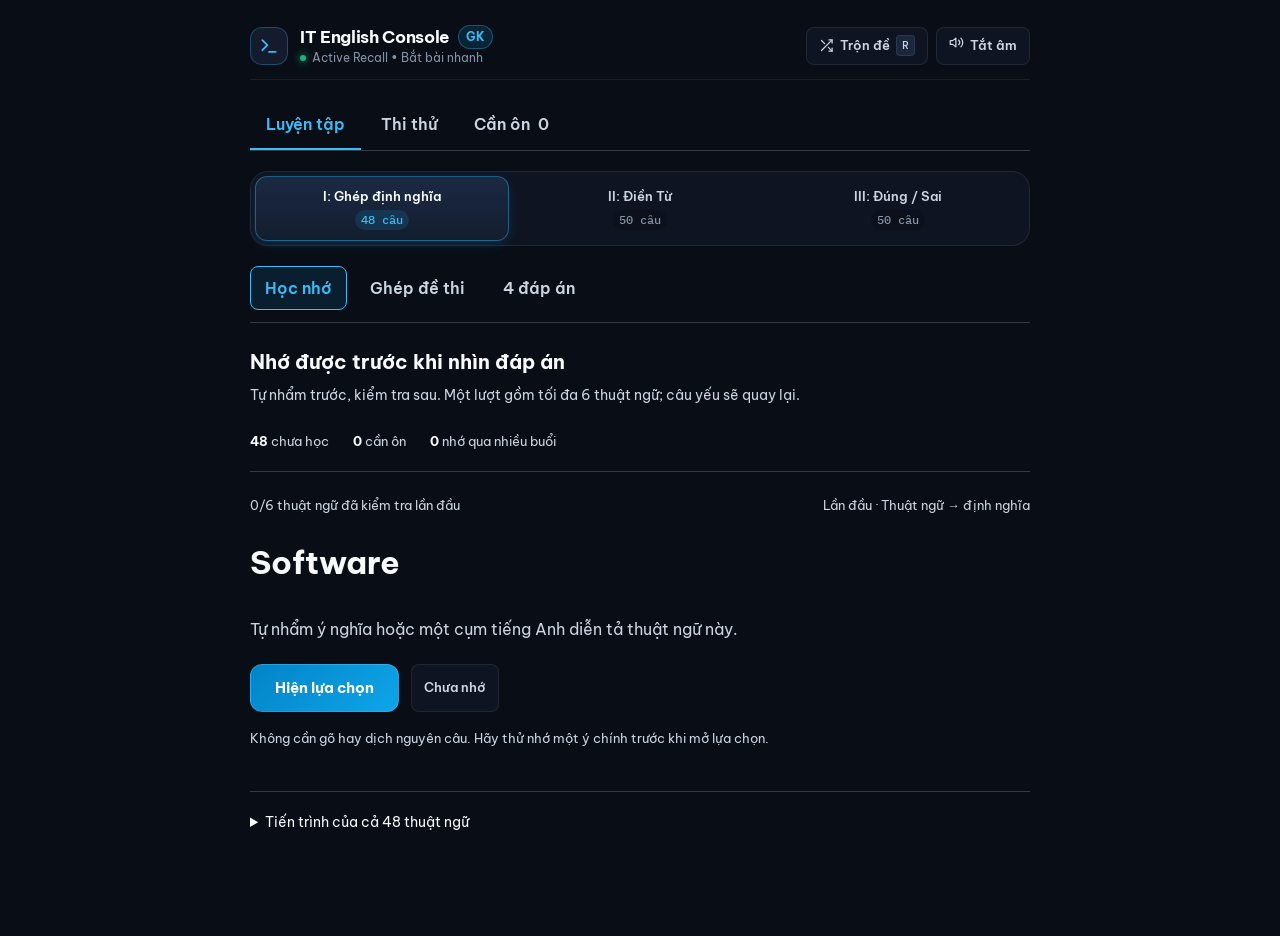
==== index.html @ 87749c56 "Add active recall learning and simplify Part I matching" ====
<!DOCTYPE html>
<html lang="vi">
<head>
  <meta charset="UTF-8">
  <meta name="viewport" content="width=device-width, initial-scale=1.0, maximum-scale=5.0, viewport-fit=cover">
  <meta name="theme-color" content="#090d16">
  <meta name="description" content="Hệ thống luyện thi Tiếng Anh Chuyên Ngành (TACN) giữa kỳ thông minh với phương pháp Active Recall, dấu hiệu bắt bài và tối ưu di động.">
  <title>IT English Study Console • Active Recall</title>
  <link rel="preconnect" href="https://fonts.googleapis.com">
  <link rel="preconnect" href="https://fonts.gstatic.com" crossorigin>
  <link href="https://fonts.googleapis.com/css2?family=Be+Vietnam+Pro:wght@400;500;600;700;800&family=IBM+Plex+Mono:wght@400;500;600;700&display=swap" rel="stylesheet">
  <style>
    :root {
      --bg: #090d16;
      --bg-surface: #0f1523;
      --surface-1: rgba(17, 24, 39, 0.78);
      --surface-2: rgba(24, 34, 53, 0.72);
      --surface-3: rgba(30, 43, 67, 0.85);
      --surface-hover: rgba(37, 52, 80, 0.9);
      --border-subtle: rgba(255, 255, 255, 0.08);
      --border-hover: rgba(255, 255, 255, 0.18);
      --border-active: #38bdf8;
      --text-1: #f8fafc;
      --text-2: #cbd5e1;
      --text-3: #8492a6;
      --accent: #38bdf8;
      --accent-deep: #0284c7;
      --accent-glow: rgba(56, 189, 248, 0.25);
      --accent-muted: rgba(14, 165, 233, 0.12);
      --emerald: #10b981;
      --emerald-light: #34d399;
      --emerald-muted: rgba(16, 185, 129, 0.12);
      --emerald-border: rgba(16, 185, 129, 0.35);
      --rose: #f43f5e;
      --rose-light: #fb7185;
      --rose-muted: rgba(244, 63, 94, 0.12);
      --rose-border: rgba(244, 63, 94, 0.35);
      --amber: #f59e0b;
      --radius-sm: 8px;
      --radius-md: 12px;
      --radius-lg: 18px;
      --radius-xl: 24px;
      --shadow-sm: 0 2px 6px rgba(0, 0, 0, 0.3);
      --shadow-md: 0 10px 28px -6px rgba(0, 0, 0, 0.5), 0 3px 10px rgba(0, 0, 0, 0.3);
      --shadow-glow: 0 0 25px -4px rgba(14, 165, 233, 0.25);
      --transition: 180ms cubic-bezier(0.16, 1, 0.3, 1);
    }

    * {
      box-sizing: border-box;
      margin: 0;
      padding: 0;
      -webkit-font-smoothing: antialiased;
      -moz-osx-font-smoothing: grayscale;
      -webkit-tap-highlight-color: transparent;
    }

    ::selection {
      background: rgba(14, 165, 233, 0.35);
      color: #ffffff;
    }

    ::-webkit-scrollbar {
      width: 6px;
      height: 6px;
    }
    ::-webkit-scrollbar-track {
      background: var(--bg);
    }
    ::-webkit-scrollbar-thumb {
      background: #253349;
      border-radius: 4px;
    }
    ::-webkit-scrollbar-thumb:hover {
      background: #334460;
    }

    body {
      background-color: var(--bg);
      background-image: 
        radial-gradient(ellipse 80% 50% at 50% -20%, rgba(14, 165, 233, 0.14), transparent 70%),
        radial-gradient(ellipse 60% 40% at 100% 100%, rgba(99, 102, 241, 0.08), transparent 60%),
        radial-gradient(rgba(255, 255, 255, 0.04) 1px, transparent 1px);
      background-size: 100% 100%, 100% 100%, 24px 24px;
      color: var(--text-1);
      font-family: 'Be Vietnam Pro', -apple-system, BlinkMacSystemFont, sans-serif;
      min-height: 100vh;
      min-height: 100dvh;
      display: flex;
      flex-direction: column;
      align-items: center;
      padding: 24px 16px max(40px, env(safe-area-inset-bottom, 24px));
      line-height: 1.5;
    }

    .app-shell {
      width: 100%;
      max-width: 780px;
      display: flex;
      flex-direction: column;
      gap: 16px;
    }

    /* Top Utility Bar */
    .top-bar {
      display: flex;
      justify-content: space-between;
      align-items: center;
      padding-bottom: 12px;
      border-bottom: 1px solid var(--border-subtle);
      gap: 12px;
    }

    .app-brand {
      display: flex;
      align-items: center;
      gap: 12px;
      min-width: 0;
    }

    .app-brand-mark {
      width: 38px;
      height: 38px;
      background: linear-gradient(135deg, rgba(14, 165, 233, 0.2), rgba(99, 102, 241, 0.2));
      border: 1px solid rgba(56, 189, 248, 0.3);
      border-radius: var(--radius-md);
      display: flex;
      align-items: center;
      justify-content: center;
      color: var(--accent);
      flex-shrink: 0;
      box-shadow: 0 0 15px rgba(14, 165, 233, 0.2);
    }

    .brand-text {
      min-width: 0;
    }

    .app-brand-title {
      font-size: 1.05rem;
      font-weight: 700;
      letter-spacing: -0.02em;
      color: var(--text-1);
      display: flex;
      align-items: center;
      gap: 8px;
      white-space: nowrap;
      overflow: hidden;
      text-overflow: ellipsis;
    }

    .app-badge-gk {
      font-size: 0.65rem;
      font-weight: 700;
      text-transform: uppercase;
      letter-spacing: 0.06em;
      padding: 2px 7px;
      border-radius: 999px;
      background: rgba(14, 165, 233, 0.15);
      border: 1px solid rgba(56, 189, 248, 0.35);
      color: var(--accent);
    }

    .app-brand-sub {
      font-size: 0.78rem;
      color: var(--text-3);
      display: flex;
      align-items: center;
      gap: 6px;
      white-space: nowrap;
    }

    .app-brand-sub .live-dot {
      width: 6px;
      height: 6px;
      border-radius: 50%;
      background: var(--emerald);
      box-shadow: 0 0 8px var(--emerald);
    }

    .top-actions {
      display: flex;
      align-items: center;
      gap: 8px;
      flex-shrink: 0;
    }

    .btn-quiet {
      background: var(--surface-1);
      border: 1px solid var(--border-subtle);
      color: var(--text-2);
      padding: 7px 12px;
      border-radius: var(--radius-sm);
      font-size: 0.82rem;
      font-weight: 600;
      cursor: pointer;
      display: inline-flex;
      align-items: center;
      gap: 6px;
      transition: all var(--transition);
      touch-action: manipulation;
      min-height: 38px;
    }

    .btn-quiet:hover {
      background: var(--surface-2);
      color: var(--text-1);
      border-color: var(--border-hover);
    }

    .btn-quiet:active {
      transform: scale(0.97);
    }

    .btn-quiet:focus-visible {
      outline: 2px solid var(--accent);
      outline-offset: 2px;
    }

    .btn-quiet.is-active {
      background: rgba(14, 165, 233, 0.12);
      border-color: rgba(56, 189, 248, 0.3);
      color: var(--accent);
    }

    kbd {
      font-family: 'IBM Plex Mono', monospace;
      font-size: 0.7rem;
      background: var(--surface-3);
      border: 1px solid var(--border-subtle);
      border-radius: 4px;
      padding: 1px 5px;
      color: var(--text-2);
      font-weight: 500;
    }

    /* Segmented Navigation */
    .segmented-control {
      background: var(--surface-1);
      backdrop-filter: blur(12px);
      -webkit-backdrop-filter: blur(12px);
      border: 1px solid var(--border-subtle);
      border-radius: var(--radius-lg);
      padding: 4px;
      display: grid;
      grid-template-columns: repeat(4, 1fr);
      gap: 4px;
    }

    .seg-item {
      background: transparent;
      border: 1px solid transparent;
      color: var(--text-2);
      padding: 10px 8px;
      border-radius: var(--radius-md);
      font-size: 0.84rem;
      font-weight: 600;
      cursor: pointer;
      display: flex;
      flex-direction: column;
      align-items: center;
      gap: 3px;
      transition: all var(--transition);
      text-align: center;
      touch-action: manipulation;
    }

    .seg-item:hover {
      color: var(--text-1);
      background: rgba(255, 255, 255, 0.03);
    }

    .seg-item.active {
      background: linear-gradient(180deg, rgba(30, 48, 77, 0.8) 0%, rgba(20, 30, 48, 0.95) 100%);
      color: var(--text-1);
      border: 1px solid rgba(56, 189, 248, 0.4);
      box-shadow: 0 4px 14px -2px rgba(14, 165, 233, 0.2);
    }

    .seg-item .count {
      font-family: 'IBM Plex Mono', monospace;
      font-size: 0.72rem;
      color: var(--text-3);
      font-weight: 500;
      background: rgba(0, 0, 0, 0.2);
      padding: 1px 6px;
      border-radius: 999px;
    }

    .seg-item.active .count {
      color: var(--accent);
      background: rgba(14, 165, 233, 0.15);
    }

    /* Scoreboard & Metrics Dashboard */
    .metrics-dashboard {
      display: flex;
      flex-direction: column;
      gap: 8px;
    }

    .metrics-grid {
      display: grid;
      grid-template-columns: repeat(4, 1fr);
      gap: 8px;
    }

    .metric-chip {
      background: var(--surface-1);
      backdrop-filter: blur(12px);
      -webkit-backdrop-filter: blur(12px);
      border: 1px solid var(--border-subtle);
      border-radius: var(--radius-md);
      padding: 8px 10px;
      display: flex;
      flex-direction: column;
      align-items: center;
      justify-content: center;
      text-align: center;
      gap: 2px;
      transition: border-color var(--transition);
    }

    .metric-chip:hover {
      border-color: var(--border-hover);
    }

    .metric-label {
      font-size: 0.7rem;
      font-weight: 600;
      text-transform: uppercase;
      letter-spacing: 0.05em;
      color: var(--text-3);
    }

    .metric-value {
      font-family: 'IBM Plex Mono', monospace;
      font-size: 0.98rem;
      font-weight: 700;
      color: var(--text-1);
      font-variant-numeric: tabular-nums;
    }

    .val-emerald { color: var(--emerald-light); }
    .val-rose { color: var(--rose-light); }
    .val-accent { color: var(--accent); }

    /* Review Wrong Answers Button */
    .review-alert-wrap {
      display: flex;
      justify-content: flex-end;
    }

    .btn-review-wrong {
      background: rgba(244, 63, 94, 0.12);
      border: 1px solid rgba(244, 63, 94, 0.35);
      color: var(--rose-light);
      padding: 6px 14px;
      border-radius: var(--radius-sm);
      font-size: 0.8rem;
      font-weight: 600;
      cursor: pointer;
      display: inline-flex;
      align-items: center;
      gap: 6px;
      transition: all var(--transition);
      animation: pulseGlow 2.5s infinite;
      touch-action: manipulation;
    }

    .btn-review-wrong:hover {
      background: rgba(244, 63, 94, 0.2);
      border-color: var(--rose);
      transform: translateY(-1px);
    }

    @keyframes pulseGlow {
      0%, 100% { box-shadow: 0 0 0 0 rgba(244, 63, 94, 0.2); }
      50% { box-shadow: 0 0 12px 2px rgba(244, 63, 94, 0.25); }
    }

    .track-line {
      width: 100%;
      height: 6px;
      background: var(--surface-2);
      border-radius: 999px;
      overflow: hidden;
      box-shadow: inset 0 1px 2px rgba(0, 0, 0, 0.4);
    }

    .track-fill {
      height: 100%;
      background: linear-gradient(90deg, #0284c7 0%, #0ea5e9 50%, #38bdf8 100%);
      width: 0%;
      transition: width 250ms ease-out;
      border-radius: 999px;
      box-shadow: 0 0 10px rgba(56, 189, 248, 0.5);
    }

    /* Main Console Surface */
    .console-card {
      background: var(--surface-1);
      backdrop-filter: blur(20px);
      -webkit-backdrop-filter: blur(20px);
      border: 1px solid var(--border-subtle);
      border-radius: var(--radius-xl);
      padding: 28px;
      display: flex;
      flex-direction: column;
      gap: 22px;
      box-shadow: var(--shadow-md);
      position: relative;
      animation: cardIn 220ms cubic-bezier(0.16, 1, 0.3, 1);
    }

    @keyframes cardIn {
      from { opacity: 0; transform: translateY(6px); }
      to { opacity: 1; transform: translateY(0); }
    }

    .card-meta {
      display: flex;
      justify-content: space-between;
      align-items: center;
      gap: 10px;
      flex-wrap: wrap;
    }

    .meta-phase-badge {
      display: inline-flex;
      align-items: center;
      gap: 6px;
      font-size: 0.74rem;
      font-weight: 600;
      color: var(--accent);
      background: rgba(14, 165, 233, 0.1);
      border: 1px solid rgba(56, 189, 248, 0.25);
      border-radius: 999px;
      padding: 3px 10px;
      letter-spacing: 0.03em;
    }

    .meta-counter {
      font-family: 'IBM Plex Mono', monospace;
      font-size: 0.8rem;
      color: var(--text-3);
      font-variant-numeric: tabular-nums;
      background: rgba(255, 255, 255, 0.04);
      padding: 3px 8px;
      border-radius: var(--radius-sm);
      border: 1px solid var(--border-subtle);
    }

    /* Pure Question Text: Absolutely NO spoilers or highlighted hints before answering */
    .question-prompt {
      font-size: 1.25rem;
      font-weight: 600;
      line-height: 1.65;
      color: #f1f5f9;
      max-width: 70ch;
      letter-spacing: -0.01em;
      word-break: break-word;
    }

    /* Options Stack */
    .options-stack {
      display: flex;
      flex-direction: column;
      gap: 10px;
    }

    .choice-row {
      background: var(--surface-2);
      border: 1px solid var(--border-subtle);
      color: var(--text-1);
      padding: 14px 18px;
      border-radius: var(--radius-md);
      font-size: 0.98rem;
      font-weight: 500;
      cursor: pointer;
      display: flex;
      align-items: center;
      justify-content: space-between;
      transition: all var(--transition);
      text-align: left;
      outline: none;
      min-height: 52px;
      touch-action: manipulation;
    }

    .choice-row:hover:not(:disabled) {
      background: var(--surface-3);
      border-color: rgba(56, 189, 248, 0.3);
      transform: translateY(-1px);
    }

    .choice-row:active:not(:disabled) {
      transform: scale(0.99);
    }

    .choice-row:focus-visible {
      outline: 2px solid var(--accent);
      outline-offset: 2px;
    }

    .choice-row.state-correct {
      background: var(--emerald-muted) !important;
      border-color: var(--emerald) !important;
      color: var(--emerald-light) !important;
      box-shadow: 0 0 16px rgba(16, 185, 129, 0.2);
    }

    .choice-row.state-correct .key-badge {
      background: var(--emerald);
      color: #0b0f17;
      border-color: var(--emerald);
      font-weight: 700;
    }

    .choice-row.state-incorrect {
      background: var(--rose-muted) !important;
      border-color: var(--rose) !important;
      color: var(--rose-light) !important;
      box-shadow: 0 0 16px rgba(244, 63, 94, 0.2);
    }

    .choice-row.state-incorrect .key-badge {
      background: var(--rose);
      color: #ffffff;
      border-color: var(--rose);
      font-weight: 700;
    }

    .choice-row:disabled {
      cursor: default;
    }

    .choice-leading {
      display: flex;
      align-items: center;
      gap: 14px;
      flex: 1;
      min-width: 0;
    }

    .choice-text {
      flex: 1;
      line-height: 1.45;
      word-break: break-word;
    }

    .key-badge {
      font-family: 'IBM Plex Mono', monospace;
      font-size: 0.8rem;
      font-weight: 700;
      background: var(--surface-1);
      border: 1px solid var(--border-subtle);
      width: 28px;
      height: 28px;
      border-radius: 8px;
      display: flex;
      align-items: center;
      justify-content: center;
      color: var(--text-2);
      flex-shrink: 0;
      transition: all var(--transition);
    }

    .choice-row:hover:not(:disabled) .key-badge {
      border-color: var(--accent);
      color: var(--accent);
    }

    /* True/False Buttons */
    .binary-stack {
      display: grid;
      grid-template-columns: 1fr 1fr;
      gap: 12px;
    }

    .binary-btn {
      background: var(--surface-2);
      border: 1px solid var(--border-subtle);
      padding: 18px 16px;
      border-radius: var(--radius-md);
      font-size: 1rem;
      font-weight: 600;
      cursor: pointer;
      display: flex;
      align-items: center;
      justify-content: center;
      gap: 12px;
      transition: all var(--transition);
      color: var(--text-1);
      min-height: 56px;
      touch-action: manipulation;
    }

    .binary-btn:hover:not(:disabled) {
      background: var(--surface-3);
      border-color: var(--border-hover);
      transform: translateY(-1px);
    }

    .binary-btn:active:not(:disabled) {
      transform: scale(0.99);
    }

    .binary-btn.state-correct {
      background: var(--emerald-muted) !important;
      border-color: var(--emerald) !important;
      color: var(--emerald-light) !important;
      box-shadow: 0 0 16px rgba(16, 185, 129, 0.2);
    }

    .binary-btn.state-correct .key-badge {
      background: var(--emerald);
      color: #0b0f17;
      border-color: var(--emerald);
      font-weight: 700;
    }

    .binary-btn.state-incorrect {
      background: var(--rose-muted) !important;
      border-color: var(--rose) !important;
      color: var(--rose-light) !important;
      box-shadow: 0 0 16px rgba(244, 63, 94, 0.2);
    }

    .binary-btn.state-incorrect .key-badge {
      background: var(--rose);
      color: #ffffff;
      border-color: var(--rose);
      font-weight: 700;
    }

    .binary-btn:disabled {
      cursor: default;
    }

    /* Feedback & Translation Panel */
    .feedback-panel {
      background: linear-gradient(180deg, rgba(20, 29, 46, 0.95) 0%, rgba(14, 21, 35, 0.95) 100%);
      border: 1px solid var(--border-subtle);
      border-radius: var(--radius-lg);
      padding: 20px;
      display: flex;
      flex-direction: column;
      gap: 14px;
      animation: enterFeedback 200ms cubic-bezier(0.16, 1, 0.3, 1);
      box-shadow: 0 8px 24px -4px rgba(0, 0, 0, 0.4);
    }

    .feedback-status {
      display: flex;
      align-items: center;
      gap: 10px;
      font-size: 0.92rem;
      font-weight: 700;
      letter-spacing: 0.01em;
      line-height: 1.4;
    }

    .feedback-status.is-correct { 
      color: var(--emerald-light); 
    }
    
    .feedback-status.is-incorrect { 
      color: var(--rose-light); 
    }

    .status-icon-pill {
      width: 24px;
      height: 24px;
      border-radius: 50%;
      display: inline-flex;
      align-items: center;
      justify-content: center;
      font-size: 0.82rem;
      font-weight: 800;
      flex-shrink: 0;
    }

    .feedback-status.is-correct .status-icon-pill {
      background: rgba(16, 185, 129, 0.2);
      color: var(--emerald-light);
      border: 1px solid var(--emerald);
    }

    .feedback-status.is-incorrect .status-icon-pill {
      background: rgba(244, 63, 94, 0.2);
      color: var(--rose-light);
      border: 1px solid var(--rose);
    }

    .clue-discovery-box {
      background: linear-gradient(135deg, rgba(14, 165, 233, 0.08) 0%, rgba(99, 102, 241, 0.05) 100%);
      border: 1px solid rgba(56, 189, 248, 0.25);
      border-radius: var(--radius-md);
      padding: 14px 16px;
      display: flex;
      flex-direction: column;
      gap: 10px;
    }

    .clue-item {
      display: flex;
      flex-direction: column;
      gap: 4px;
    }

    .clue-label {
      font-size: 0.74rem;
      font-weight: 700;
      color: var(--accent);
      text-transform: uppercase;
      letter-spacing: 0.05em;
      display: flex;
      align-items: center;
      gap: 5px;
    }

    .clue-val-keyword {
      font-family: 'IBM Plex Mono', monospace;
      font-weight: 600;
      color: #7dd3fc;
      font-size: 0.95rem;
      background: rgba(14, 165, 233, 0.12);
      padding: 4px 8px;
      border-radius: 6px;
      display: inline-block;
      width: fit-content;
      max-width: 100%;
      word-break: break-word;
    }

    .clue-val-tip {
      font-size: 0.9rem;
      color: var(--text-2);
      line-height: 1.55;
    }

    .feedback-vn {
      font-size: 0.92rem;
      color: var(--text-2);
      line-height: 1.6;
      border-top: 1px solid var(--border-subtle);
      padding-top: 12px;
    }

    .prompt-highlight {
      background: rgba(14, 165, 233, 0.18);
      color: #7dd3fc;
      border: 1px solid rgba(56, 189, 248, 0.35);
      border-radius: 6px;
      padding: 1px 6px;
      font-weight: 600;
      box-shadow: 0 0 10px rgba(14, 165, 233, 0.2);
    }

    /* Controls Action Bar */
    .controls-row {
      display: flex;
      justify-content: space-between;
      align-items: center;
      padding-top: 6px;
      gap: 12px;
    }

    .desktop-hint {
      font-size: 0.82rem;
      color: var(--text-3);
      display: flex;
      align-items: center;
      gap: 6px;
    }

    .btn-primary {
      background: linear-gradient(135deg, #0284c7 0%, #0ea5e9 100%);
      border: 1px solid rgba(255, 255, 255, 0.15);
      color: #ffffff;
      padding: 12px 24px;
      border-radius: var(--radius-md);
      font-size: 0.94rem;
      font-weight: 700;
      cursor: pointer;
      display: inline-flex;
      align-items: center;
      justify-content: center;
      gap: 8px;
      transition: all var(--transition);
      box-shadow: 0 4px 16px rgba(14, 165, 233, 0.3);
      touch-action: manipulation;
      min-height: 46px;
    }

    .btn-primary:hover {
      background: linear-gradient(135deg, #0369a1 0%, #0284c7 100%);
      transform: translateY(-1px);
      box-shadow: 0 6px 20px rgba(14, 165, 233, 0.4);
    }

    .btn-primary:active {
      transform: scale(0.98);
    }

    .btn-primary:focus-visible {
      outline: 2px solid var(--accent);
      outline-offset: 2px;
    }

    /* Completion Screen */
    .summary-card {
      text-align: center;
      padding: 44px 24px;
      display: flex;
      flex-direction: column;
      align-items: center;
      gap: 20px;
    }

    .summary-badge-score {
      width: 104px;
      height: 104px;
      border-radius: 50%;
      background: linear-gradient(135deg, rgba(14, 165, 233, 0.15), rgba(99, 102, 241, 0.15));
      border: 2px solid rgba(56, 189, 248, 0.4);
      display: flex;
      align-items: center;
      justify-content: center;
      box-shadow: 0 0 30px rgba(14, 165, 233, 0.25);
    }

    .summary-numeral {
      font-family: 'IBM Plex Mono', monospace;
      font-size: 2.2rem;
      font-weight: 800;
      color: #ffffff;
      letter-spacing: -0.03em;
      line-height: 1;
    }

    .summary-heading {
      font-size: 1.4rem;
      font-weight: 800;
      color: var(--text-1);
      letter-spacing: -0.02em;
    }

    .summary-tier {
      font-size: 0.95rem;
      font-weight: 600;
      padding: 4px 14px;
      border-radius: 999px;
      display: inline-flex;
      align-items: center;
      gap: 6px;
    }

    .summary-tier.tier-high {
      background: var(--emerald-muted);
      border: 1px solid var(--emerald-border);
      color: var(--emerald-light);
    }

    .summary-tier.tier-mid {
      background: rgba(245, 158, 11, 0.12);
      border: 1px solid rgba(245, 158, 11, 0.35);
      color: #fbbf24;
    }

    .summary-tier.tier-low {
      background: var(--rose-muted);
      border: 1px solid var(--rose-border);
      color: var(--rose-light);
    }

    .summary-desc {
      color: var(--text-2);
      font-size: 0.95rem;
      max-width: 480px;
      line-height: 1.6;
    }

    .summary-stats-box {
      display: grid;
      grid-template-columns: repeat(3, 1fr);
      gap: 12px;
      width: 100%;
      max-width: 420px;
      margin: 8px 0;
    }

    .summary-stat-item {
      background: var(--surface-2);
      border: 1px solid var(--border-subtle);
      border-radius: var(--radius-md);
      padding: 12px 8px;
    }

    .summary-stat-label {
      font-size: 0.72rem;
      color: var(--text-3);
      text-transform: uppercase;
      font-weight: 600;
    }

    .summary-stat-val {
      font-family: 'IBM Plex Mono', monospace;
      font-size: 1.25rem;
      font-weight: 700;
      margin-top: 4px;
    }

    /* Keyboard navigation help bar */
    .shortcuts-footer {
      display: flex;
      justify-content: center;
      align-items: center;
      gap: 14px;
      font-size: 0.76rem;
      color: var(--text-3);
      padding-top: 8px;
      flex-wrap: wrap;
    }

    .shortcut-pill {
      display: flex;
      align-items: center;
      gap: 5px;
    }

    @keyframes enterFeedback {
      from { opacity: 0; transform: translateY(6px); }
      to { opacity: 1; transform: translateY(0); }
    }

    /* Wide App Shell for Matching Board Mode */
    .app-shell.is-matching-mode {
      max-width: 1220px;
    }

    /* Matching Board Container */
    .matching-board-wrap {
      display: flex;
      flex-direction: column;
      gap: 16px;
      animation: cardIn 220ms cubic-bezier(0.16, 1, 0.3, 1);
    }

    /* Matching Toolbar */
    .matching-toolbar {
      background: var(--surface-1);
      backdrop-filter: blur(12px);
      -webkit-backdrop-filter: blur(12px);
      border: 1px solid var(--border-subtle);
      border-radius: var(--radius-lg);
      padding: 14px 18px;
      display: flex;
      align-items: center;
      justify-content: space-between;
      gap: 12px;
      flex-wrap: wrap;
      box-shadow: 0 4px 20px -2px rgba(0, 0, 0, 0.4);
    }

    .matching-toolbar-left {
      display: flex;
      align-items: center;
      gap: 12px;
      flex-wrap: wrap;
    }

    .matching-badge-status {
      font-family: 'IBM Plex Mono', monospace;
      font-size: 0.85rem;
      font-weight: 700;
      color: var(--accent);
      background: rgba(14, 165, 233, 0.12);
      border: 1px solid rgba(56, 189, 248, 0.3);
      padding: 5px 12px;
      border-radius: 999px;
      display: inline-flex;
      align-items: center;
      gap: 6px;
    }

    .matching-actions {
      display: flex;
      align-items: center;
      gap: 8px;
      flex-wrap: wrap;
    }

    /* Sub-mode switch inside Part 1 */
    .sub-mode-toggle {
      display: inline-flex;
      background: var(--surface-2);
      border: 1px solid var(--border-subtle);
      border-radius: var(--radius-sm);
      padding: 2px;
      gap: 2px;
    }

    .sub-mode-btn {
      background: transparent;
      border: none;
      color: var(--text-2);
      font-size: 0.76rem;
      font-weight: 600;
      padding: 5px 10px;
      border-radius: 4px;
      cursor: pointer;
      transition: all var(--transition);
    }

    .sub-mode-btn.active {
      background: var(--surface-3);
      color: var(--text-1);
      box-shadow: 0 1px 4px rgba(0,0,0,0.3);
    }

    /* Summary Banner when Graded */
    .matching-summary-banner {
      background: linear-gradient(135deg, rgba(14, 165, 233, 0.12) 0%, rgba(99, 102, 241, 0.1) 100%);
      border: 1px solid rgba(56, 189, 248, 0.35);
      border-radius: var(--radius-lg);
      padding: 18px 22px;
      display: flex;
      align-items: center;
      justify-content: space-between;
      gap: 16px;
      flex-wrap: wrap;
      box-shadow: 0 0 25px rgba(14, 165, 233, 0.15);
      animation: enterFeedback 200ms ease;
    }

    .banner-score-box {
      display: flex;
      align-items: center;
      gap: 14px;
    }

    .banner-circle-score {
      font-family: 'IBM Plex Mono', monospace;
      font-size: 1.6rem;
      font-weight: 800;
      color: #ffffff;
      width: 60px;
      height: 60px;
      border-radius: 50%;
      background: var(--surface-2);
      border: 2px solid var(--accent);
      display: flex;
      align-items: center;
      justify-content: center;
      box-shadow: 0 0 15px rgba(14, 165, 233, 0.3);
      flex-shrink: 0;
    }

    /* Main Matching Grid: 2 columns on desktop */
    .matching-grid {
      display: grid;
      grid-template-columns: minmax(320px, 1fr) minmax(360px, 1.15fr);
      gap: 16px;
      align-items: start;
    }

    .matching-col {
      background: var(--surface-1);
      border: 1px solid var(--border-subtle);
      border-radius: var(--radius-lg);
      padding: 16px;
      display: flex;
      flex-direction: column;
      gap: 10px;
    }

    .matching-col-header {
      display: flex;
      justify-content: space-between;
      align-items: center;
      padding-bottom: 10px;
      border-bottom: 1px solid var(--border-subtle);
      gap: 8px;
    }

    .matching-col-title {
      font-size: 0.9rem;
      font-weight: 700;
      color: var(--text-1);
      display: flex;
      align-items: center;
      gap: 8px;
      text-transform: uppercase;
      letter-spacing: 0.04em;
    }

    .matching-col-title .badge-count {
      font-size: 0.72rem;
      background: var(--surface-3);
      padding: 2px 7px;
      border-radius: 999px;
      color: var(--text-2);
    }

    .def-search-input {
      background: var(--surface-2);
      border: 1px solid var(--border-subtle);
      border-radius: var(--radius-sm);
      color: var(--text-1);
      padding: 6px 10px;
      font-size: 0.8rem;
      width: 190px;
      outline: none;
      transition: all var(--transition);
    }

    .def-search-input:focus {
      border-color: var(--accent);
      box-shadow: 0 0 10px rgba(14, 165, 233, 0.2);
    }

    .selection-hint-banner {
      background: rgba(14, 165, 233, 0.15);
      border: 1px solid rgba(56, 189, 248, 0.4);
      border-radius: var(--radius-sm);
      padding: 8px 12px;
      font-size: 0.82rem;
      color: #7dd3fc;
      display: flex;
      align-items: center;
      justify-content: space-between;
      gap: 8px;
      animation: enterFeedback 180ms ease;
    }

    /* Term Rows (Column A) */
    .term-item {
      background: var(--surface-2);
      border: 1px solid var(--border-subtle);
      border-radius: var(--radius-md);
      padding: 12px 14px;
      display: flex;
      flex-direction: column;
      gap: 8px;
      transition: all var(--transition);
    }

    .term-item:hover {
      border-color: rgba(56, 189, 248, 0.35);
      background: var(--surface-3);
    }

    .term-item.is-selected {
      border-color: var(--accent) !important;
      background: rgba(14, 165, 233, 0.12) !important;
      box-shadow: 0 0 18px rgba(14, 165, 233, 0.25);
    }

    .term-item.is-paired {
      border-color: rgba(56, 189, 248, 0.4);
      background: rgba(14, 165, 233, 0.05);
    }

    .term-item.is-correct {
      border-color: var(--emerald) !important;
      background: rgba(16, 185, 129, 0.08) !important;
    }

    .term-item.is-wrong {
      border-color: var(--rose) !important;
      background: rgba(244, 63, 94, 0.08) !important;
    }

    .term-header-line {
      display: flex;
      justify-content: space-between;
      align-items: center;
      gap: 10px;
      cursor: pointer;
    }

    .term-left {
      display: flex;
      align-items: center;
      gap: 10px;
      flex: 1;
      min-width: 0;
    }

    .term-num-badge {
      font-family: 'IBM Plex Mono', monospace;
      font-size: 0.78rem;
      font-weight: 700;
      color: var(--text-3);
      background: var(--surface-1);
      border: 1px solid var(--border-subtle);
      width: 28px;
      height: 28px;
      border-radius: 6px;
      display: flex;
      align-items: center;
      justify-content: center;
      flex-shrink: 0;
    }

    .term-name-text {
      font-size: 0.95rem;
      font-weight: 600;
      color: var(--text-1);
      line-height: 1.4;
    }

    .term-pair-badge {
      display: inline-flex;
      align-items: center;
      gap: 6px;
      font-family: 'IBM Plex Mono', monospace;
      font-size: 0.8rem;
      font-weight: 700;
      padding: 5px 10px;
      border-radius: 6px;
      flex-shrink: 0;
      cursor: pointer;
      transition: all var(--transition);
      border: none;
    }

    .term-pair-badge.empty {
      background: var(--surface-1);
      border: 1px dashed var(--border-hover);
      color: var(--text-3);
    }

    .term-pair-badge.empty:hover {
      border-color: var(--accent);
      color: var(--accent);
      background: rgba(14, 165, 233, 0.1);
    }

    .term-pair-badge.connected {
      background: var(--accent);
      color: #0b0f17;
      border: 1px solid var(--accent);
      box-shadow: 0 0 10px rgba(14, 165, 233, 0.35);
    }

    .term-pair-badge.badge-correct {
      background: var(--emerald);
      color: #0b0f17;
      border: 1px solid var(--emerald);
    }

    .term-pair-badge.badge-wrong {
      background: var(--rose);
      color: #ffffff;
      border: 1px solid var(--rose);
    }

    .term-paired-def-preview {
      font-size: 0.84rem;
      color: var(--text-2);
      background: rgba(0, 0, 0, 0.28);
      border-left: 2px solid var(--accent);
      padding: 7px 10px;
      border-radius: 0 var(--radius-sm) var(--radius-sm) 0;
      display: flex;
      justify-content: space-between;
      align-items: center;
      gap: 8px;
    }

    .btn-unpair {
      background: rgba(255, 255, 255, 0.08);
      border: none;
      color: var(--text-3);
      cursor: pointer;
      padding: 2px 7px;
      font-size: 0.75rem;
      border-radius: 4px;
      transition: all var(--transition);
      flex-shrink: 0;
    }

    .btn-unpair:hover {
      background: rgba(244, 63, 94, 0.25);
      color: var(--rose-light);
    }

    /* Definition Cards (Column B) */
    .def-item {
      background: var(--surface-2);
      border: 1px solid var(--border-subtle);
      border-radius: var(--radius-md);
      padding: 12px 14px;
      display: flex;
      align-items: flex-start;
      gap: 12px;
      transition: all var(--transition);
      cursor: pointer;
    }

    .def-item:hover {
      border-color: rgba(56, 189, 248, 0.35);
      background: var(--surface-3);
      transform: translateY(-1px);
    }

    .def-item.is-paired {
      opacity: 0.72;
      background: rgba(14, 165, 233, 0.05);
      border-color: rgba(56, 189, 248, 0.25);
    }

    .def-item.is-active-target {
      border-color: var(--accent);
      box-shadow: 0 0 16px rgba(14, 165, 233, 0.3);
      background: rgba(14, 165, 233, 0.12);
    }

    .def-letter-tag {
      font-family: 'IBM Plex Mono', monospace;
      font-size: 0.84rem;
      font-weight: 800;
      background: var(--surface-3);
      border: 1px solid var(--border-subtle);
      color: var(--accent);
      min-width: 36px;
      height: 32px;
      padding: 0 6px;
      border-radius: 6px;
      display: flex;
      align-items: center;
      justify-content: center;
      flex-shrink: 0;
    }

    .def-item.is-paired .def-letter-tag {
      background: var(--accent);
      color: #0b0f17;
    }

    .def-content {
      flex: 1;
      display: flex;
      flex-direction: column;
      gap: 4px;
    }

    .def-text-body {
      font-size: 0.9rem;
      line-height: 1.5;
      color: var(--text-1);
    }

    .def-connected-info {
      font-size: 0.76rem;
      color: var(--accent);
      font-weight: 600;
      display: flex;
      align-items: center;
      gap: 5px;
    }

    /* Explanation & Clue Card inside Term Row after grading */
    .term-explanation-pane {
      background: var(--surface-1);
      border: 1px solid var(--border-subtle);
      border-radius: var(--radius-sm);
      padding: 10px 12px;
      display: flex;
      flex-direction: column;
      gap: 6px;
      margin-top: 4px;
      font-size: 0.84rem;
    }

    /* Mobile Sheet / Modal Definition Picker */
    .modal-overlay {
      position: fixed;
      inset: 0;
      background: rgba(0, 0, 0, 0.75);
      backdrop-filter: blur(8px);
      -webkit-backdrop-filter: blur(8px);
      z-index: 1000;
      display: flex;
      align-items: flex-end;
      justify-content: center;
      animation: modalFadeIn 180ms ease;
    }

    @keyframes modalFadeIn {
      from { opacity: 0; }
      to { opacity: 1; }
    }

    .modal-sheet {
      background: var(--surface-1);
      border: 1px solid var(--border-subtle);
      border-radius: 20px 20px 0 0;
      width: 100%;
      max-width: 720px;
      max-height: 84vh;
      display: flex;
      flex-direction: column;
      box-shadow: 0 -10px 30px rgba(0, 0, 0, 0.6);
      animation: sheetUp 220ms cubic-bezier(0.16, 1, 0.3, 1);
    }

    @keyframes sheetUp {
      from { transform: translateY(100%); }
      to { transform: translateY(0); }
    }

    .modal-header {
      padding: 14px 18px;
      border-bottom: 1px solid var(--border-subtle);
      display: flex;
      align-items: center;
      justify-content: space-between;
      gap: 12px;
    }

    .modal-body {
      padding: 14px 18px;
      overflow-y: auto;
      display: flex;
      flex-direction: column;
      gap: 8px;
      -webkit-overflow-scrolling: touch;
    }

    /* Mobile View Toggle Buttons */
    .mobile-view-tabs {
      display: none;
      grid-template-columns: 1fr 1fr;
      gap: 6px;
      margin-bottom: 8px;
    }

    @media (max-width: 860px) {
      .matching-grid {
        grid-template-columns: 1fr;
      }
      .mobile-view-tabs {
        display: grid;
      }
      .matching-grid.mobile-show-defs .col-terms {
        display: none !important;
      }
      .matching-grid.mobile-show-terms .col-defs {
        display: none !important;
      }
      .def-search-input {
        width: 100%;
      }
      .matching-toolbar {
        flex-direction: column;
        align-items: stretch;
      }
      .matching-toolbar-left, .matching-actions {
        justify-content: space-between;
      }
    }

    /* Mobile Web Optimizations */
    @media (max-width: 640px) {
      body {
        padding: 14px 12px max(32px, env(safe-area-inset-bottom, 16px));
      }

      .app-shell {
        gap: 12px;
      }

      .top-bar {
        padding-bottom: 8px;
        gap: 8px;
      }

      .app-brand {
        min-width: 0;
        flex: 1;
        gap: 8px;
      }

      .app-brand-mark {
        width: 30px;
        height: 30px;
        flex-shrink: 0;
      }

      .brand-text {
        min-width: 0;
        flex: 1;
      }

      .app-brand-title {
        font-size: 0.88rem;
        gap: 5px;
        white-space: nowrap;
        overflow: hidden;
        text-overflow: ellipsis;
      }

      .app-brand-sub {
        font-size: 0.67rem;
        white-space: nowrap;
        overflow: hidden;
        text-overflow: ellipsis;
      }

      .top-actions {
        gap: 5px;
        flex-shrink: 0;
      }

      .btn-quiet {
        padding: 5px 8px;
        font-size: 0.74rem;
        min-height: 32px;
        gap: 4px;
      }

      .btn-quiet svg {
        width: 13px;
        height: 13px;
      }

      .btn-quiet kbd {
        display: none;
      }

      .segmented-control {
        grid-template-columns: 1fr 1fr;
        gap: 4px;
      }

      .seg-item {
        padding: 8px 6px;
        font-size: 0.8rem;
      }

      .metrics-grid {
        gap: 6px;
      }

      .metric-chip {
        padding: 6px 4px;
      }

      .metric-label {
        font-size: 0.65rem;
      }

      .metric-value {
        font-size: 0.88rem;
      }

      .console-card {
        padding: 18px 14px;
        border-radius: var(--radius-lg);
        gap: 16px;
      }

      .card-meta {
        gap: 6px;
      }

      .meta-phase-badge {
        font-size: 0.7rem;
        padding: 2px 8px;
      }

      .meta-counter {
        font-size: 0.74rem;
        padding: 2px 6px;
      }

      .question-prompt {
        font-size: 1.08rem;
        line-height: 1.55;
      }

      .choice-row {
        padding: 12px 14px;
        min-height: 48px;
        font-size: 0.92rem;
      }

      /* Hide numeric keyboard shortcut badge on mobile */
      .choice-row > kbd {
        display: none;
      }

      .key-badge {
        width: 25px;
        height: 25px;
        font-size: 0.75rem;
      }

      .binary-stack {
        grid-template-columns: 1fr 1fr;
        gap: 8px;
      }

      .binary-btn {
        padding: 12px 6px;
        min-height: 48px;
        font-size: 0.82rem;
        font-weight: 700;
        gap: 6px;
      }

      .binary-btn .key-badge {
        width: 22px;
        height: 22px;
        font-size: 0.72rem;
      }

      .feedback-panel {
        padding: 16px 14px;
        gap: 12px;
      }

      .controls-row {
        flex-direction: column-reverse;
        gap: 10px;
        align-items: stretch;
      }

      .desktop-hint {
        display: none;
      }

      .btn-primary {
        width: 100%;
        padding: 14px;
        font-size: 0.98rem;
      }

      .shortcuts-footer {
        display: none;
      }

      .summary-card {
        padding: 32px 16px;
      }

      .summary-badge-score {
        width: 88px;
        height: 88px;
      }

      .summary-numeral {
        font-size: 1.9rem;
      }

      .summary-heading {
        font-size: 1.25rem;
      }
    }
  </style>
  <link rel="stylesheet" href="study.css">
</head>
<body>

  <div class="app-shell">
    
    <!-- Top Utility Bar -->
    <header class="top-bar">
      <div class="app-brand">
        <div class="app-brand-mark" aria-hidden="true">
          <svg width="20" height="20" viewBox="0 0 24 24" fill="none" stroke="currentColor" stroke-width="2.2" stroke-linecap="round" stroke-linejoin="round">
            <polyline points="4 17 10 11 4 5"></polyline>
            <line x1="12" y1="19" x2="20" y2="19"></line>
          </svg>
        </div>
        <div class="brand-text">
          <h1 class="app-brand-title">
            <span>IT English Console</span>
            <span class="app-badge-gk">GK</span>
          </h1>
          <div class="app-brand-sub">
            <span class="live-dot" aria-hidden="true"></span>
            <span>Active Recall • Bắt bài nhanh</span>
          </div>
        </div>
      </div>

      <div class="top-actions">
        <button id="btn-shuffle" class="btn-quiet" title="Trộn lại ngẫu nhiên câu hỏi (R)" aria-label="Trộn đề ngẫu nhiên">
          <svg width="15" height="15" viewBox="0 0 24 24" fill="none" stroke="currentColor" stroke-width="2" stroke-linecap="round" stroke-linejoin="round">
            <polyline points="16 3 21 3 21 8"></polyline>
            <line x1="4" y1="20" x2="21" y2="3"></line>
            <polyline points="21 16 21 21 16 21"></polyline>
            <line x1="15" y1="15" x2="21" y2="21"></line>
            <line x1="4" y1="4" x2="9" y2="9"></line>
          </svg>
          <span>Trộn đề</span>
          <kbd>R</kbd>
        </button>

        <button id="btn-audio" class="btn-quiet is-active" title="Bật / Tắt âm thanh" aria-label="Bật hoặc tắt âm thanh">
          <span id="audio-icon-wrap">
            <svg width="15" height="15" viewBox="0 0 24 24" fill="none" stroke="currentColor" stroke-width="2" stroke-linecap="round" stroke-linejoin="round">
              <polygon points="11 5 6 9 2 9 2 15 6 15 11 19 11 5"></polygon>
              <path d="M19.07 4.93a10 10 0 0 1 0 14.14M15.54 8.46a5 5 0 0 1 0 7.07"></path>
            </svg>
          </span>
          <span id="audio-label">Âm thanh</span>
        </button>
      </div>
    </header>

    <!-- Segmented Navigation -->
    <nav class="segmented-control" role="tablist" aria-label="Chọn phần ôn tập">
      <button class="seg-item active" data-mode="part1" role="tab" aria-selected="true">
        <span>I: Ghép định nghĩa</span>
        <span class="count">48 câu</span>
      </button>
      <button class="seg-item" data-mode="part2" role="tab" aria-selected="false">
        <span>II: Điền Từ</span>
        <span class="count">50 câu</span>
      </button>
      <button class="seg-item" data-mode="part3" role="tab" aria-selected="false">
        <span>III: Đúng / Sai</span>
        <span class="count">50 câu</span>
      </button>
      <button class="seg-item" data-mode="all" role="tab" aria-selected="false">
        <span>Thi Thử Tổng Hợp</span>
        <span class="count">45 câu</span>
      </button>
    </nav>

    <!-- Metrics Dashboard -->
    <section class="metrics-dashboard" aria-label="Tiến trình học">
      <div class="metrics-grid">
        <div class="metric-chip">
          <span class="metric-label">Tiến độ</span>
          <span class="metric-value"><span id="metric-cur">1</span>/<span id="metric-total">48</span></span>
        </div>
        <div class="metric-chip">
          <span class="metric-label">Đúng</span>
          <span class="metric-value val-emerald" id="metric-correct">0</span>
        </div>
        <div class="metric-chip">
          <span class="metric-label">Sai</span>
          <span class="metric-value val-rose" id="metric-wrong">0</span>
        </div>
        <div class="metric-chip">
          <span class="metric-label">Độ chính xác</span>
          <span class="metric-value val-accent" id="metric-pct">0%</span>
        </div>
      </div>

      <div class="review-alert-wrap" id="review-alert-wrap" style="display:none;">
        <button id="btn-review-wrong" class="btn-review-wrong">
          <span>↺ Luyện lại riêng <span id="wrong-badge-count">0</span> câu làm sai</span>
        </button>
      </div>

      <div class="track-line" role="progressbar" aria-valuemin="0" aria-valuemax="100" aria-label="Thanh tiến độ">
        <div class="track-fill" id="track-fill"></div>
      </div>
    </section>

    <!-- Active Question Console Card -->
    <main id="active-card-container"></main>

    <!-- Keyboard Shortcuts Legend (Desktop only) -->
    <footer class="shortcuts-footer" aria-label="Phím tắt trên máy tính">
      <div class="shortcut-pill"><kbd>1</kbd>-<kbd>4</kbd> / <kbd>A</kbd>-<kbd>D</kbd> Chọn đáp án</div>
      <div class="shortcut-pill"><kbd>T</kbd>/<kbd>F</kbd> True/False</div>
      <div class="shortcut-pill"><kbd>Space</kbd> / <kbd>Enter</kbd> Câu tiếp theo</div>
      <div class="shortcut-pill"><kbd>R</kbd> Trộn đề mới</div>
    </footer>

  </div>

  <script src="questions.js"></script>
  <script src="app.js"></script>
  <script src="part1.js"></script>
  <script src="memory.js"></script>
  <script src="study.js"></script>

</body>
</html>
---- study.css ----
/* Preserve the dark study console, with quieter surfaces and clearer actions. */
body { background-image:none; }
.app-brand-mark { box-shadow:none; background:var(--surface-2); }
.app-shell { gap:20px; }
[hidden] { display:none !important; }
button, input { font:inherit; }
button { touch-action:manipulation; }
button:disabled { opacity:.45; cursor:not-allowed; }
:focus-visible { outline:2px solid var(--accent); outline-offset:4px; }
.study-navigation { display:grid; gap:16px; }
.study-tabs { display:flex; gap:4px; border-bottom:1px solid var(--border-hover); }
.study-tabs button { color:var(--text-2); border:0; border-bottom:2px solid transparent; padding:12px 16px; background:none; cursor:pointer; font-weight:600; min-height:48px; }
.study-tabs button.active { color:var(--accent); border-bottom-color:var(--accent); }
#due-count { font-variant-numeric:tabular-nums; margin-left:4px; }
#study-context strong { font-size:1.2rem; }
#study-context p { color:var(--text-2); font-size:.88rem; margin-top:6px; max-width:68ch; line-height:1.7; }
.session-tools { display:flex; justify-content:space-between; align-items:center; gap:12px; }
#save-status { color:var(--text-2); font-size:.76rem; }
.console-card { border-radius:14px; box-shadow:none; }
.metric-value { font-variant-numeric:tabular-nums; }
.metric-label,.app-badge-gk,.app-brand-sub { font-size:.75rem !important; }
.live-dot,.summary-badge-score,.track-fill { box-shadow:none; }
.board-batches { display:flex; gap:12px; align-items:center; flex-wrap:wrap; color:var(--text-2); font-size:.85rem; margin:16px 0; }
.board-batches select { color:var(--text-1); background:var(--bg-surface); border:1px solid var(--border-hover); border-radius:8px; min-height:44px; padding:8px 12px; }
.board-batches span { font-size:.8rem; }
.mode-switch { display:flex; align-items:center; gap:16px; margin-bottom:12px; font-size:.85rem; color:var(--text-2); }
.matching-toolbar { position:sticky; top:0; z-index:20; background:var(--bg-surface); padding:14px; border-bottom:1px solid var(--border-hover); }
.matching-actions { flex-wrap:wrap; }
.matching-actions button,.btn-unpair { min-height:44px; }
.term-paired-def-preview span { white-space:normal !important; }
.def-search-input { min-height:44px; caret-color:var(--accent); }
.def-search-input::placeholder { color:var(--text-2); }
.def-item[role=button] { cursor:pointer; }
.modal-sheet { background:var(--bg-surface); }
.modal-header { position:sticky; top:0; background:var(--bg-surface); z-index:2; }
.modal-overlay { z-index:100; }
.exam-selected { border-color:var(--accent) !important; background:var(--accent-muted) !important; }
.exam-map { margin-top:20px; padding-top:20px; border-top:1px solid var(--border-hover); }
.exam-map p { color:var(--text-2); font-size:.85rem; margin-bottom:12px; }
.exam-map>div { display:grid; grid-template-columns:repeat(auto-fit,minmax(42px,1fr)); gap:8px; margin-bottom:16px; }
.exam-map button { min-height:44px; cursor:pointer; }
.exam-map>div button { color:var(--text-2); background:var(--bg-surface); border:1px solid var(--border-hover); border-radius:8px; font-variant-numeric:tabular-nums; }
.exam-map button.answered { color:var(--accent); background:var(--accent-muted); }
.exam-map button.flagged { border-color:var(--amber); }
.exam-map button.current { outline:2px solid var(--accent); outline-offset:2px; }
.exam-review { margin-top:28px; }
.exam-review h2 { font-size:1.2rem; margin-bottom:16px; }
.exam-review details { border-bottom:1px solid var(--border-hover); padding:16px 0; }
.exam-review summary { cursor:pointer; line-height:1.6; }
.exam-review p { margin-top:12px; color:var(--text-2); }
#study-notice { color:var(--text-2); font-size:.85rem; min-height:1.5em; }
.feedback-panel { border-radius:12px; }
mark.prompt-highlight { color:var(--accent); background:var(--accent-muted); }
.guided-matching { display:grid; gap:20px; }
.guided-study #study-context,.guided-study .session-tools,.guided-study .metrics-dashboard { display:none; }
.guided-study .study-navigation { gap:0; }
.guided-study .segmented-control { grid-template-columns:repeat(3,minmax(0,1fr)); }
.guided-study .btn-primary { box-shadow:none; }
.guided-intro { display:flex; justify-content:space-between; align-items:flex-start; gap:20px; }
.guided-intro h2 { font-size:1.18rem; line-height:1.5; }
.guided-intro p { color:var(--text-2); font-size:.86rem; margin-top:6px; line-height:1.6; }
.guided-intro button { flex-shrink:0; min-height:44px; }
.guided-settings { display:flex; flex-wrap:wrap; align-items:center; gap:12px; color:var(--text-2); font-size:.85rem; }
.guided-settings select { color:var(--text-1); background:var(--bg-surface); border:1px solid var(--border-hover); border-radius:8px; min-height:44px; padding:8px 12px; font:inherit; }
.guided-settings>span { margin-left:auto; font-variant-numeric:tabular-nums; }
.guided-question { position:sticky; top:0; z-index:10; padding:20px 0 16px; background:var(--bg); border-top:1px solid var(--border-hover); border-bottom:1px solid var(--border-hover); scroll-margin-top:12px; }
.guided-question-meta { display:flex; justify-content:space-between; gap:12px; color:var(--text-2); font-size:.8rem; font-variant-numeric:tabular-nums; }
.guided-question h3 { font-size:1.7rem; line-height:1.35; margin:10px 0 6px; overflow-wrap:anywhere; }
.guided-question p { font-size:.82rem; color:var(--text-2); }
.guided-filters { display:flex; gap:16px; align-items:flex-end; justify-content:space-between; }
.guided-search-label { display:grid; gap:8px; font-size:.8rem; color:var(--text-2); flex:1; max-width:380px; }
.guided-search-label input { width:100%; font:inherit; font-size:.88rem; }
.guided-hide-used { display:flex; gap:8px; align-items:center; min-height:44px; font-size:.8rem; color:var(--text-2); cursor:pointer; }
.guided-hide-used input { width:18px; height:18px; accent-color:var(--accent); flex-shrink:0; }
.guided-options { display:grid; grid-template-columns:1fr 1fr; gap:12px; align-items:stretch; }
.guided-option { display:flex; align-items:flex-start; gap:12px; text-align:left; padding:16px; min-height:64px; border:1px solid var(--border-hover); border-radius:10px; background:var(--bg-surface); color:var(--text-1); cursor:pointer; line-height:1.65; font-size:.92rem; }
.guided-option:hover:not(:disabled) { border-color:var(--accent); background:var(--surface-hover); }
.guided-letter { display:grid; place-items:center; min-width:28px; min-height:28px; border-radius:6px; background:var(--surface-3); color:var(--text-2); font-size:.8rem; font-weight:700; }
.guided-option.is-picked { border-color:var(--accent); background:var(--accent-muted); }
.guided-option.is-picked .guided-letter { color:var(--bg); background:var(--accent); }
.guided-option-state { display:block; font-size:.78rem; color:var(--text-2); }
.guided-option-state:not(:empty) { margin-top:10px; }
.guided-option:disabled { opacity:1; cursor:default; }
.guided-option.is-right { border-color:var(--emerald-light); }
.guided-option.is-wrong { border-color:var(--rose-light); }
.guided-controls { display:flex; gap:12px; align-items:center; position:sticky; bottom:0; z-index:10; padding:14px 0 max(14px,env(safe-area-inset-bottom)); background:var(--bg); border-top:1px solid var(--border-hover); }
.guided-controls .btn-primary { margin-left:auto; }
.guided-controls button { min-height:48px; }
.guided-overview { border-top:1px solid var(--border-hover); padding-top:18px; }
.guided-overview summary,.guided-feedback summary { cursor:pointer; min-height:44px; font-size:.9rem; }
.guided-question-map { display:grid; grid-template-columns:1fr 1fr; gap:8px; margin-top:12px; }
.guided-question-map button { display:flex; flex-direction:column; align-items:flex-start; gap:4px; text-align:left; padding:12px; min-height:60px; border:1px solid var(--border-hover); border-radius:8px; background:var(--bg-surface); color:var(--text-1); cursor:pointer; font-size:.86rem; }
.guided-question-map button>span:last-child { color:var(--text-2); font-size:.76rem; }
.guided-question-map .is-current { outline:2px solid var(--accent); outline-offset:1px; }
.guided-question-map .is-answered { border-color:var(--accent); }
.guided-question-map .is-right { border-color:var(--emerald-light); }
.guided-question-map .is-wrong { border-color:var(--rose-light); }
.guided-finish { display:flex; align-items:center; justify-content:space-between; gap:16px; padding-bottom:16px; }
.guided-finish>span { color:var(--text-2); font-size:.82rem; max-width:44ch; }
.guided-finish button { flex-shrink:0; min-height:44px; }
.guided-result { border-bottom:1px solid var(--border-hover); padding:16px 0 20px; }
.guided-result h3 { font-size:1.5rem; }
.guided-result p { color:var(--text-2); margin:8px 0 16px; font-size:.9rem; }
.guided-result>div { display:flex; flex-wrap:wrap; gap:12px; }
.guided-feedback { line-height:1.7; padding:16px 0; }
.guided-feedback>strong { color:var(--emerald-light); }
.guided-feedback.is-wrong>strong { color:var(--rose-light); }
.guided-feedback p { margin:10px 0; color:var(--text-2); }
#guided-empty { color:var(--text-2); font-size:.9rem; line-height:1.7; }
.memory-study { display:grid; gap:24px; }
.memory-modes { display:flex; gap:8px; border-bottom:1px solid var(--border-hover); padding-bottom:12px; flex-wrap:wrap; }
.memory-modes button { border:1px solid transparent; border-radius:8px; background:none; color:var(--text-2); min-height:44px; padding:8px 14px; font-weight:600; cursor:pointer; }
.memory-modes button[aria-pressed=true] { color:var(--accent); background:var(--accent-muted); border-color:var(--border-active); }
.mode-switch>.memory-modes { flex:1; }
.memory-heading h2 { font-size:1.22rem; line-height:1.5; }
.memory-heading p { color:var(--text-2); font-size:.88rem; line-height:1.7; margin-top:8px; max-width:65ch; }
.memory-progress { display:flex; flex-wrap:wrap; gap:12px 24px; color:var(--text-2); font-size:.82rem; padding-bottom:20px; border-bottom:1px solid var(--border-hover); }
.memory-progress b { color:var(--text-1); font-variant-numeric:tabular-nums; }
.memory-session-meta { display:flex; justify-content:space-between; flex-wrap:wrap; gap:8px; color:var(--text-2); font-size:.8rem; font-variant-numeric:tabular-nums; }
.memory-question h3 { font-size:2rem; line-height:1.4; overflow-wrap:anywhere; }
.memory-question h3.is-definition { font-size:1.28rem; line-height:1.7; max-width:65ch; }
.memory-recall { padding:8px 0 16px; }
.memory-recall>p { color:var(--text-2); line-height:1.7; }
.memory-actions { display:flex; align-items:center; flex-wrap:wrap; gap:12px; margin-top:20px; }
.memory-actions button { min-height:48px; }
.memory-note { font-size:.83rem; line-height:1.7; color:var(--text-2); margin-top:16px; max-width:65ch; }
.memory-options { display:grid; gap:12px; }
.memory-confidence { border-top:1px solid var(--border-hover); padding-top:20px; }
.memory-confidence h3 { font-size:1.05rem; }
.memory-confidence p { color:var(--text-2); font-size:.88rem; line-height:1.7; margin-top:8px; }
.memory-feedback { border-top:1px solid var(--border-hover); padding-top:24px; line-height:1.8; }
.memory-feedback h3 { color:var(--emerald-light); font-size:1.1rem; }
.memory-feedback.is-wrong h3 { color:var(--rose-light); }
.memory-feedback p { margin-top:12px; }
.memory-answer { display:grid; gap:8px; }
.memory-answer strong { font-size:1.2rem; }
.memory-contrast { margin-top:20px; }
.memory-contrast summary { cursor:pointer; min-height:44px; color:var(--text-1); }
.memory-contrast p { color:var(--text-2); }
.memory-complete h3 { font-size:1.5rem; margin-bottom:12px; }
.memory-complete p { line-height:1.8; color:var(--text-2); margin-bottom:16px; }
.memory-complete .btn-primary { margin:8px 0; }
.memory-overview { border-top:1px solid var(--border-hover); padding-top:20px; }
.memory-overview summary { cursor:pointer; min-height:44px; font-size:.9rem; }
.memory-overview>p { color:var(--text-2); font-size:.83rem; margin:12px 0; line-height:1.7; }
.memory-overview ul { list-style:none; }
.memory-overview li { display:flex; justify-content:space-between; align-items:flex-start; gap:20px; border-bottom:1px solid var(--border-subtle); padding:12px 0; font-size:.86rem; }
.memory-overview li>span:last-child { color:var(--text-2); font-size:.8rem; text-align:right; }
@media(max-width:640px) {
  .memory-study { gap:20px; }
  .memory-modes { gap:4px; }
  .memory-modes button { flex:1; font-size:.84rem; padding:8px 6px; }
  .memory-heading h2 { font-size:1.1rem; }
  .memory-question h3 { font-size:1.65rem; }
  .memory-question h3.is-definition { font-size:1.1rem; }
  .memory-actions .btn-primary { width:auto; flex:1; }
  .memory-actions .btn-quiet { padding:12px; }
  .memory-session-meta { font-size:.78rem; }
  .guided-intro { flex-direction:column; gap:10px; }
  .guided-study .seg-item { font-size:.78rem; padding:10px 6px; }
  .guided-study .app-shell { gap:16px; }
  .guided-intro h2 { font-size:1.1rem; }
  .guided-filters { flex-direction:column; align-items:stretch; gap:6px; }
  .guided-search-label { max-width:none; }
  .guided-options { grid-template-columns:1fr; gap:10px; }
  .guided-question { padding:12px 0; }
  .guided-question h3 { font-size:1.45rem; }
  .guided-question p { display:none; }
  .guided-controls { gap:8px; }
  .guided-controls .btn-primary { width:auto; flex:1; font-size:.88rem; padding:12px 10px; }
  .guided-controls .btn-quiet { padding:10px 8px; font-size:.82rem; }
  .guided-settings { gap:8px; }
  .guided-settings>span { margin-left:0; }
  .guided-finish { flex-direction:column; align-items:flex-start; }
  body { padding-top:12px; }
  .study-tabs button { flex:1; padding:10px 6px; font-size:.88rem; }
  .session-tools { align-items:flex-start; }
  .session-tools .btn-quiet { white-space:nowrap; min-height:44px; }
  .matching-toolbar { position:static; }
  .controls-row { position:sticky; bottom:0; background:var(--bg-surface); padding:12px 0 max(12px,env(safe-area-inset-bottom)); z-index:4; }
  .controls-row button { min-height:48px; }
  .modal-sheet { width:100%; max-height:90dvh; }
}
@media(prefers-reduced-motion:reduce) {
  *,*::before,*::after { animation:none !important; transition:none !important; scroll-behavior:auto !important; }
}
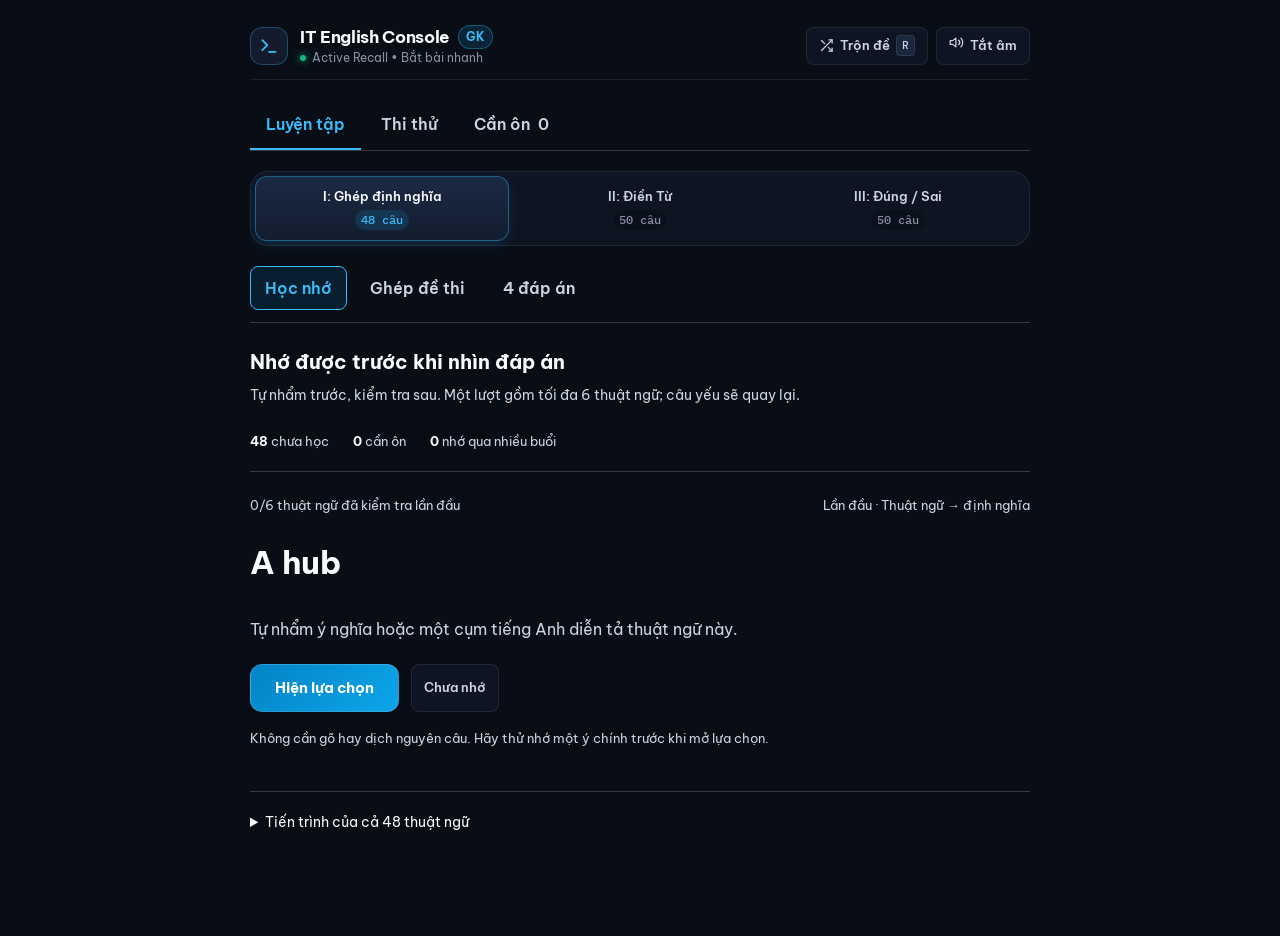
==== commit b56a710b: "Add written recall for Part II and remove obsolete matching UI" ====
--- a/index.html
+++ b/index.html
@@ -9,1665 +9,13 @@
   <link rel="preconnect" href="https://fonts.googleapis.com">
   <link rel="preconnect" href="https://fonts.gstatic.com" crossorigin>
   <link href="https://fonts.googleapis.com/css2?family=Be+Vietnam+Pro:wght@400;500;600;700;800&family=IBM+Plex+Mono:wght@400;500;600;700&display=swap" rel="stylesheet">
-  <style>
-    :root {
-      --bg: #090d16;
-      --bg-surface: #0f1523;
-      --surface-1: rgba(17, 24, 39, 0.78);
-      --surface-2: rgba(24, 34, 53, 0.72);
-      --surface-3: rgba(30, 43, 67, 0.85);
-      --surface-hover: rgba(37, 52, 80, 0.9);
-      --border-subtle: rgba(255, 255, 255, 0.08);
-      --border-hover: rgba(255, 255, 255, 0.18);
-      --border-active: #38bdf8;
-      --text-1: #f8fafc;
-      --text-2: #cbd5e1;
-      --text-3: #8492a6;
-      --accent: #38bdf8;
-      --accent-deep: #0284c7;
-      --accent-glow: rgba(56, 189, 248, 0.25);
-      --accent-muted: rgba(14, 165, 233, 0.12);
-      --emerald: #10b981;
-      --emerald-light: #34d399;
-      --emerald-muted: rgba(16, 185, 129, 0.12);
-      --emerald-border: rgba(16, 185, 129, 0.35);
-      --rose: #f43f5e;
-      --rose-light: #fb7185;
-      --rose-muted: rgba(244, 63, 94, 0.12);
-      --rose-border: rgba(244, 63, 94, 0.35);
-      --amber: #f59e0b;
-      --radius-sm: 8px;
-      --radius-md: 12px;
-      --radius-lg: 18px;
-      --radius-xl: 24px;
-      --shadow-sm: 0 2px 6px rgba(0, 0, 0, 0.3);
-      --shadow-md: 0 10px 28px -6px rgba(0, 0, 0, 0.5), 0 3px 10px rgba(0, 0, 0, 0.3);
-      --shadow-glow: 0 0 25px -4px rgba(14, 165, 233, 0.25);
-      --transition: 180ms cubic-bezier(0.16, 1, 0.3, 1);
-    }
-
-    * {
-      box-sizing: border-box;
-      margin: 0;
-      padding: 0;
-      -webkit-font-smoothing: antialiased;
-      -moz-osx-font-smoothing: grayscale;
-      -webkit-tap-highlight-color: transparent;
-    }
-
-    ::selection {
-      background: rgba(14, 165, 233, 0.35);
-      color: #ffffff;
-    }
-
-    ::-webkit-scrollbar {
-      width: 6px;
-      height: 6px;
-    }
-    ::-webkit-scrollbar-track {
-      background: var(--bg);
-    }
-    ::-webkit-scrollbar-thumb {
-      background: #253349;
-      border-radius: 4px;
-    }
-    ::-webkit-scrollbar-thumb:hover {
-      background: #334460;
-    }
-
-    body {
-      background-color: var(--bg);
-      background-image: 
-        radial-gradient(ellipse 80% 50% at 50% -20%, rgba(14, 165, 233, 0.14), transparent 70%),
-        radial-gradient(ellipse 60% 40% at 100% 100%, rgba(99, 102, 241, 0.08), transparent 60%),
-        radial-gradient(rgba(255, 255, 255, 0.04) 1px, transparent 1px);
-      background-size: 100% 100%, 100% 100%, 24px 24px;
-      color: var(--text-1);
-      font-family: 'Be Vietnam Pro', -apple-system, BlinkMacSystemFont, sans-serif;
-      min-height: 100vh;
-      min-height: 100dvh;
-      display: flex;
-      flex-direction: column;
-      align-items: center;
-      padding: 24px 16px max(40px, env(safe-area-inset-bottom, 24px));
-      line-height: 1.5;
-    }
-
-    .app-shell {
-      width: 100%;
-      max-width: 780px;
-      display: flex;
-      flex-direction: column;
-      gap: 16px;
-    }
-
-    /* Top Utility Bar */
-    .top-bar {
-      display: flex;
-      justify-content: space-between;
-      align-items: center;
-      padding-bottom: 12px;
-      border-bottom: 1px solid var(--border-subtle);
-      gap: 12px;
-    }
-
-    .app-brand {
-      display: flex;
-      align-items: center;
-      gap: 12px;
-      min-width: 0;
-    }
-
-    .app-brand-mark {
-      width: 38px;
-      height: 38px;
-      background: linear-gradient(135deg, rgba(14, 165, 233, 0.2), rgba(99, 102, 241, 0.2));
-      border: 1px solid rgba(56, 189, 248, 0.3);
-      border-radius: var(--radius-md);
-      display: flex;
-      align-items: center;
-      justify-content: center;
-      color: var(--accent);
-      flex-shrink: 0;
-      box-shadow: 0 0 15px rgba(14, 165, 233, 0.2);
-    }
-
-    .brand-text {
-      min-width: 0;
-    }
-
-    .app-brand-title {
-      font-size: 1.05rem;
-      font-weight: 700;
-      letter-spacing: -0.02em;
-      color: var(--text-1);
-      display: flex;
-      align-items: center;
-      gap: 8px;
-      white-space: nowrap;
-      overflow: hidden;
-      text-overflow: ellipsis;
-    }
-
-    .app-badge-gk {
-      font-size: 0.65rem;
-      font-weight: 700;
-      text-transform: uppercase;
-      letter-spacing: 0.06em;
-      padding: 2px 7px;
-      border-radius: 999px;
-      background: rgba(14, 165, 233, 0.15);
-      border: 1px solid rgba(56, 189, 248, 0.35);
-      color: var(--accent);
-    }
-
-    .app-brand-sub {
-      font-size: 0.78rem;
-      color: var(--text-3);
-      display: flex;
-      align-items: center;
-      gap: 6px;
-      white-space: nowrap;
-    }
-
-    .app-brand-sub .live-dot {
-      width: 6px;
-      height: 6px;
-      border-radius: 50%;
-      background: var(--emerald);
-      box-shadow: 0 0 8px var(--emerald);
-    }
-
-    .top-actions {
-      display: flex;
-      align-items: center;
-      gap: 8px;
-      flex-shrink: 0;
-    }
-
-    .btn-quiet {
-      background: var(--surface-1);
-      border: 1px solid var(--border-subtle);
-      color: var(--text-2);
-      padding: 7px 12px;
-      border-radius: var(--radius-sm);
-      font-size: 0.82rem;
-      font-weight: 600;
-      cursor: pointer;
-      display: inline-flex;
-      align-items: center;
-      gap: 6px;
-      transition: all var(--transition);
-      touch-action: manipulation;
-      min-height: 38px;
-    }
-
-    .btn-quiet:hover {
-      background: var(--surface-2);
-      color: var(--text-1);
-      border-color: var(--border-hover);
-    }
-
-    .btn-quiet:active {
-      transform: scale(0.97);
-    }
-
-    .btn-quiet:focus-visible {
-      outline: 2px solid var(--accent);
-      outline-offset: 2px;
-    }
-
-    .btn-quiet.is-active {
-      background: rgba(14, 165, 233, 0.12);
-      border-color: rgba(56, 189, 248, 0.3);
-      color: var(--accent);
-    }
-
-    kbd {
-      font-family: 'IBM Plex Mono', monospace;
-      font-size: 0.7rem;
-      background: var(--surface-3);
-      border: 1px solid var(--border-subtle);
-      border-radius: 4px;
-      padding: 1px 5px;
-      color: var(--text-2);
-      font-weight: 500;
-    }
-
-    /* Segmented Navigation */
-    .segmented-control {
-      background: var(--surface-1);
-      backdrop-filter: blur(12px);
-      -webkit-backdrop-filter: blur(12px);
-      border: 1px solid var(--border-subtle);
-      border-radius: var(--radius-lg);
-      padding: 4px;
-      display: grid;
-      grid-template-columns: repeat(4, 1fr);
-      gap: 4px;
-    }
-
-    .seg-item {
-      background: transparent;
-      border: 1px solid transparent;
-      color: var(--text-2);
-      padding: 10px 8px;
-      border-radius: var(--radius-md);
-      font-size: 0.84rem;
-      font-weight: 600;
-      cursor: pointer;
-      display: flex;
-      flex-direction: column;
-      align-items: center;
-      gap: 3px;
-      transition: all var(--transition);
-      text-align: center;
-      touch-action: manipulation;
-    }
-
-    .seg-item:hover {
-      color: var(--text-1);
-      background: rgba(255, 255, 255, 0.03);
-    }
-
-    .seg-item.active {
-      background: linear-gradient(180deg, rgba(30, 48, 77, 0.8) 0%, rgba(20, 30, 48, 0.95) 100%);
-      color: var(--text-1);
-      border: 1px solid rgba(56, 189, 248, 0.4);
-      box-shadow: 0 4px 14px -2px rgba(14, 165, 233, 0.2);
-    }
-
-    .seg-item .count {
-      font-family: 'IBM Plex Mono', monospace;
-      font-size: 0.72rem;
-      color: var(--text-3);
-      font-weight: 500;
-      background: rgba(0, 0, 0, 0.2);
-      padding: 1px 6px;
-      border-radius: 999px;
-    }
-
-    .seg-item.active .count {
-      color: var(--accent);
-      background: rgba(14, 165, 233, 0.15);
-    }
-
-    /* Scoreboard & Metrics Dashboard */
-    .metrics-dashboard {
-      display: flex;
-      flex-direction: column;
-      gap: 8px;
-    }
-
-    .metrics-grid {
-      display: grid;
-      grid-template-columns: repeat(4, 1fr);
-      gap: 8px;
-    }
-
-    .metric-chip {
-      background: var(--surface-1);
-      backdrop-filter: blur(12px);
-      -webkit-backdrop-filter: blur(12px);
-      border: 1px solid var(--border-subtle);
-      border-radius: var(--radius-md);
-      padding: 8px 10px;
-      display: flex;
-      flex-direction: column;
-      align-items: center;
-      justify-content: center;
-      text-align: center;
-      gap: 2px;
-      transition: border-color var(--transition);
-    }
-
-    .metric-chip:hover {
-      border-color: var(--border-hover);
-    }
-
-    .metric-label {
-      font-size: 0.7rem;
-      font-weight: 600;
-      text-transform: uppercase;
-      letter-spacing: 0.05em;
-      color: var(--text-3);
-    }
-
-    .metric-value {
-      font-family: 'IBM Plex Mono', monospace;
-      font-size: 0.98rem;
-      font-weight: 700;
-      color: var(--text-1);
-      font-variant-numeric: tabular-nums;
-    }
-
-    .val-emerald { color: var(--emerald-light); }
-    .val-rose { color: var(--rose-light); }
-    .val-accent { color: var(--accent); }
-
-    /* Review Wrong Answers Button */
-    .review-alert-wrap {
-      display: flex;
-      justify-content: flex-end;
-    }
-
-    .btn-review-wrong {
-      background: rgba(244, 63, 94, 0.12);
-      border: 1px solid rgba(244, 63, 94, 0.35);
-      color: var(--rose-light);
-      padding: 6px 14px;
-      border-radius: var(--radius-sm);
-      font-size: 0.8rem;
-      font-weight: 600;
-      cursor: pointer;
-      display: inline-flex;
-      align-items: center;
-      gap: 6px;
-      transition: all var(--transition);
-      animation: pulseGlow 2.5s infinite;
-      touch-action: manipulation;
-    }
-
-    .btn-review-wrong:hover {
-      background: rgba(244, 63, 94, 0.2);
-      border-color: var(--rose);
-      transform: translateY(-1px);
-    }
-
-    @keyframes pulseGlow {
-      0%, 100% { box-shadow: 0 0 0 0 rgba(244, 63, 94, 0.2); }
-      50% { box-shadow: 0 0 12px 2px rgba(244, 63, 94, 0.25); }
-    }
-
-    .track-line {
-      width: 100%;
-      height: 6px;
-      background: var(--surface-2);
-      border-radius: 999px;
-      overflow: hidden;
-      box-shadow: inset 0 1px 2px rgba(0, 0, 0, 0.4);
-    }
-
-    .track-fill {
-      height: 100%;
-      background: linear-gradient(90deg, #0284c7 0%, #0ea5e9 50%, #38bdf8 100%);
-      width: 0%;
-      transition: width 250ms ease-out;
-      border-radius: 999px;
-      box-shadow: 0 0 10px rgba(56, 189, 248, 0.5);
-    }
-
-    /* Main Console Surface */
-    .console-card {
-      background: var(--surface-1);
-      backdrop-filter: blur(20px);
-      -webkit-backdrop-filter: blur(20px);
-      border: 1px solid var(--border-subtle);
-      border-radius: var(--radius-xl);
-      padding: 28px;
-      display: flex;
-      flex-direction: column;
-      gap: 22px;
-      box-shadow: var(--shadow-md);
-      position: relative;
-      animation: cardIn 220ms cubic-bezier(0.16, 1, 0.3, 1);
-    }
-
-    @keyframes cardIn {
-      from { opacity: 0; transform: translateY(6px); }
-      to { opacity: 1; transform: translateY(0); }
-    }
-
-    .card-meta {
-      display: flex;
-      justify-content: space-between;
-      align-items: center;
-      gap: 10px;
-      flex-wrap: wrap;
-    }
-
-    .meta-phase-badge {
-      display: inline-flex;
-      align-items: center;
-      gap: 6px;
-      font-size: 0.74rem;
-      font-weight: 600;
-      color: var(--accent);
-      background: rgba(14, 165, 233, 0.1);
-      border: 1px solid rgba(56, 189, 248, 0.25);
-      border-radius: 999px;
-      padding: 3px 10px;
-      letter-spacing: 0.03em;
-    }
-
-    .meta-counter {
-      font-family: 'IBM Plex Mono', monospace;
-      font-size: 0.8rem;
-      color: var(--text-3);
-      font-variant-numeric: tabular-nums;
-      background: rgba(255, 255, 255, 0.04);
-      padding: 3px 8px;
-      border-radius: var(--radius-sm);
-      border: 1px solid var(--border-subtle);
-    }
-
-    /* Pure Question Text: Absolutely NO spoilers or highlighted hints before answering */
-    .question-prompt {
-      font-size: 1.25rem;
-      font-weight: 600;
-      line-height: 1.65;
-      color: #f1f5f9;
-      max-width: 70ch;
-      letter-spacing: -0.01em;
-      word-break: break-word;
-    }
-
-    /* Options Stack */
-    .options-stack {
-      display: flex;
-      flex-direction: column;
-      gap: 10px;
-    }
-
-    .choice-row {
-      background: var(--surface-2);
-      border: 1px solid var(--border-subtle);
-      color: var(--text-1);
-      padding: 14px 18px;
-      border-radius: var(--radius-md);
-      font-size: 0.98rem;
-      font-weight: 500;
-      cursor: pointer;
-      display: flex;
-      align-items: center;
-      justify-content: space-between;
-      transition: all var(--transition);
-      text-align: left;
-      outline: none;
-      min-height: 52px;
-      touch-action: manipulation;
-    }
-
-    .choice-row:hover:not(:disabled) {
-      background: var(--surface-3);
-      border-color: rgba(56, 189, 248, 0.3);
-      transform: translateY(-1px);
-    }
-
-    .choice-row:active:not(:disabled) {
-      transform: scale(0.99);
-    }
-
-    .choice-row:focus-visible {
-      outline: 2px solid var(--accent);
-      outline-offset: 2px;
-    }
-
-    .choice-row.state-correct {
-      background: var(--emerald-muted) !important;
-      border-color: var(--emerald) !important;
-      color: var(--emerald-light) !important;
-      box-shadow: 0 0 16px rgba(16, 185, 129, 0.2);
-    }
-
-    .choice-row.state-correct .key-badge {
-      background: var(--emerald);
-      color: #0b0f17;
-      border-color: var(--emerald);
-      font-weight: 700;
-    }
-
-    .choice-row.state-incorrect {
-      background: var(--rose-muted) !important;
-      border-color: var(--rose) !important;
-      color: var(--rose-light) !important;
-      box-shadow: 0 0 16px rgba(244, 63, 94, 0.2);
-    }
-
-    .choice-row.state-incorrect .key-badge {
-      background: var(--rose);
-      color: #ffffff;
-      border-color: var(--rose);
-      font-weight: 700;
-    }
-
-    .choice-row:disabled {
-      cursor: default;
-    }
-
-    .choice-leading {
-      display: flex;
-      align-items: center;
-      gap: 14px;
-      flex: 1;
-      min-width: 0;
-    }
-
-    .choice-text {
-      flex: 1;
-      line-height: 1.45;
-      word-break: break-word;
-    }
-
-    .key-badge {
-      font-family: 'IBM Plex Mono', monospace;
-      font-size: 0.8rem;
-      font-weight: 700;
-      background: var(--surface-1);
-      border: 1px solid var(--border-subtle);
-      width: 28px;
-      height: 28px;
-      border-radius: 8px;
-      display: flex;
-      align-items: center;
-      justify-content: center;
-      color: var(--text-2);
-      flex-shrink: 0;
-      transition: all var(--transition);
-    }
-
-    .choice-row:hover:not(:disabled) .key-badge {
-      border-color: var(--accent);
-      color: var(--accent);
-    }
-
-    /* True/False Buttons */
-    .binary-stack {
-      display: grid;
-      grid-template-columns: 1fr 1fr;
-      gap: 12px;
-    }
-
-    .binary-btn {
-      background: var(--surface-2);
-      border: 1px solid var(--border-subtle);
-      padding: 18px 16px;
-      border-radius: var(--radius-md);
-      font-size: 1rem;
-      font-weight: 600;
-      cursor: pointer;
-      display: flex;
-      align-items: center;
-      justify-content: center;
-      gap: 12px;
-      transition: all var(--transition);
-      color: var(--text-1);
-      min-height: 56px;
-      touch-action: manipulation;
-    }
-
-    .binary-btn:hover:not(:disabled) {
-      background: var(--surface-3);
-      border-color: var(--border-hover);
-      transform: translateY(-1px);
-    }
-
-    .binary-btn:active:not(:disabled) {
-      transform: scale(0.99);
-    }
-
-    .binary-btn.state-correct {
-      background: var(--emerald-muted) !important;
-      border-color: var(--emerald) !important;
-      color: var(--emerald-light) !important;
-      box-shadow: 0 0 16px rgba(16, 185, 129, 0.2);
-    }
-
-    .binary-btn.state-correct .key-badge {
-      background: var(--emerald);
-      color: #0b0f17;
-      border-color: var(--emerald);
-      font-weight: 700;
-    }
-
-    .binary-btn.state-incorrect {
-      background: var(--rose-muted) !important;
-      border-color: var(--rose) !important;
-      color: var(--rose-light) !important;
-      box-shadow: 0 0 16px rgba(244, 63, 94, 0.2);
-    }
-
-    .binary-btn.state-incorrect .key-badge {
-      background: var(--rose);
-      color: #ffffff;
-      border-color: var(--rose);
-      font-weight: 700;
-    }
-
-    .binary-btn:disabled {
-      cursor: default;
-    }
-
-    /* Feedback & Translation Panel */
-    .feedback-panel {
-      background: linear-gradient(180deg, rgba(20, 29, 46, 0.95) 0%, rgba(14, 21, 35, 0.95) 100%);
-      border: 1px solid var(--border-subtle);
-      border-radius: var(--radius-lg);
-      padding: 20px;
-      display: flex;
-      flex-direction: column;
-      gap: 14px;
-      animation: enterFeedback 200ms cubic-bezier(0.16, 1, 0.3, 1);
-      box-shadow: 0 8px 24px -4px rgba(0, 0, 0, 0.4);
-    }
-
-    .feedback-status {
-      display: flex;
-      align-items: center;
-      gap: 10px;
-      font-size: 0.92rem;
-      font-weight: 700;
-      letter-spacing: 0.01em;
-      line-height: 1.4;
-    }
-
-    .feedback-status.is-correct { 
-      color: var(--emerald-light); 
-    }
-    
-    .feedback-status.is-incorrect { 
-      color: var(--rose-light); 
-    }
-
-    .status-icon-pill {
-      width: 24px;
-      height: 24px;
-      border-radius: 50%;
-      display: inline-flex;
-      align-items: center;
-      justify-content: center;
-      font-size: 0.82rem;
-      font-weight: 800;
-      flex-shrink: 0;
-    }
-
-    .feedback-status.is-correct .status-icon-pill {
-      background: rgba(16, 185, 129, 0.2);
-      color: var(--emerald-light);
-      border: 1px solid var(--emerald);
-    }
-
-    .feedback-status.is-incorrect .status-icon-pill {
-      background: rgba(244, 63, 94, 0.2);
-      color: var(--rose-light);
-      border: 1px solid var(--rose);
-    }
-
-    .clue-discovery-box {
-      background: linear-gradient(135deg, rgba(14, 165, 233, 0.08) 0%, rgba(99, 102, 241, 0.05) 100%);
-      border: 1px solid rgba(56, 189, 248, 0.25);
-      border-radius: var(--radius-md);
-      padding: 14px 16px;
-      display: flex;
-      flex-direction: column;
-      gap: 10px;
-    }
-
-    .clue-item {
-      display: flex;
-      flex-direction: column;
-      gap: 4px;
-    }
-
-    .clue-label {
-      font-size: 0.74rem;
-      font-weight: 700;
-      color: var(--accent);
-      text-transform: uppercase;
-      letter-spacing: 0.05em;
-      display: flex;
-      align-items: center;
-      gap: 5px;
-    }
-
-    .clue-val-keyword {
-      font-family: 'IBM Plex Mono', monospace;
-      font-weight: 600;
-      color: #7dd3fc;
-      font-size: 0.95rem;
-      background: rgba(14, 165, 233, 0.12);
-      padding: 4px 8px;
-      border-radius: 6px;
-      display: inline-block;
-      width: fit-content;
-      max-width: 100%;
-      word-break: break-word;
-    }
-
-    .clue-val-tip {
-      font-size: 0.9rem;
-      color: var(--text-2);
-      line-height: 1.55;
-    }
-
-    .feedback-vn {
-      font-size: 0.92rem;
-      color: var(--text-2);
-      line-height: 1.6;
-      border-top: 1px solid var(--border-subtle);
-      padding-top: 12px;
-    }
-
-    .prompt-highlight {
-      background: rgba(14, 165, 233, 0.18);
-      color: #7dd3fc;
-      border: 1px solid rgba(56, 189, 248, 0.35);
-      border-radius: 6px;
-      padding: 1px 6px;
-      font-weight: 600;
-      box-shadow: 0 0 10px rgba(14, 165, 233, 0.2);
-    }
-
-    /* Controls Action Bar */
-    .controls-row {
-      display: flex;
-      justify-content: space-between;
-      align-items: center;
-      padding-top: 6px;
-      gap: 12px;
-    }
-
-    .desktop-hint {
-      font-size: 0.82rem;
-      color: var(--text-3);
-      display: flex;
-      align-items: center;
-      gap: 6px;
-    }
-
-    .btn-primary {
-      background: linear-gradient(135deg, #0284c7 0%, #0ea5e9 100%);
-      border: 1px solid rgba(255, 255, 255, 0.15);
-      color: #ffffff;
-      padding: 12px 24px;
-      border-radius: var(--radius-md);
-      font-size: 0.94rem;
-      font-weight: 700;
-      cursor: pointer;
-      display: inline-flex;
-      align-items: center;
-      justify-content: center;
-      gap: 8px;
-      transition: all var(--transition);
-      box-shadow: 0 4px 16px rgba(14, 165, 233, 0.3);
-      touch-action: manipulation;
-      min-height: 46px;
-    }
-
-    .btn-primary:hover {
-      background: linear-gradient(135deg, #0369a1 0%, #0284c7 100%);
-      transform: translateY(-1px);
-      box-shadow: 0 6px 20px rgba(14, 165, 233, 0.4);
-    }
-
-    .btn-primary:active {
-      transform: scale(0.98);
-    }
-
-    .btn-primary:focus-visible {
-      outline: 2px solid var(--accent);
-      outline-offset: 2px;
-    }
-
-    /* Completion Screen */
-    .summary-card {
-      text-align: center;
-      padding: 44px 24px;
-      display: flex;
-      flex-direction: column;
-      align-items: center;
-      gap: 20px;
-    }
-
-    .summary-badge-score {
-      width: 104px;
-      height: 104px;
-      border-radius: 50%;
-      background: linear-gradient(135deg, rgba(14, 165, 233, 0.15), rgba(99, 102, 241, 0.15));
-      border: 2px solid rgba(56, 189, 248, 0.4);
-      display: flex;
-      align-items: center;
-      justify-content: center;
-      box-shadow: 0 0 30px rgba(14, 165, 233, 0.25);
-    }
-
-    .summary-numeral {
-      font-family: 'IBM Plex Mono', monospace;
-      font-size: 2.2rem;
-      font-weight: 800;
-      color: #ffffff;
-      letter-spacing: -0.03em;
-      line-height: 1;
-    }
-
-    .summary-heading {
-      font-size: 1.4rem;
-      font-weight: 800;
-      color: var(--text-1);
-      letter-spacing: -0.02em;
-    }
-
-    .summary-tier {
-      font-size: 0.95rem;
-      font-weight: 600;
-      padding: 4px 14px;
-      border-radius: 999px;
-      display: inline-flex;
-      align-items: center;
-      gap: 6px;
-    }
-
-    .summary-tier.tier-high {
-      background: var(--emerald-muted);
-      border: 1px solid var(--emerald-border);
-      color: var(--emerald-light);
-    }
-
-    .summary-tier.tier-mid {
-      background: rgba(245, 158, 11, 0.12);
-      border: 1px solid rgba(245, 158, 11, 0.35);
-      color: #fbbf24;
-    }
-
-    .summary-tier.tier-low {
-      background: var(--rose-muted);
-      border: 1px solid var(--rose-border);
-      color: var(--rose-light);
-    }
-
-    .summary-desc {
-      color: var(--text-2);
-      font-size: 0.95rem;
-      max-width: 480px;
-      line-height: 1.6;
-    }
-
-    .summary-stats-box {
-      display: grid;
-      grid-template-columns: repeat(3, 1fr);
-      gap: 12px;
-      width: 100%;
-      max-width: 420px;
-      margin: 8px 0;
-    }
-
-    .summary-stat-item {
-      background: var(--surface-2);
-      border: 1px solid var(--border-subtle);
-      border-radius: var(--radius-md);
-      padding: 12px 8px;
-    }
-
-    .summary-stat-label {
-      font-size: 0.72rem;
-      color: var(--text-3);
-      text-transform: uppercase;
-      font-weight: 600;
-    }
-
-    .summary-stat-val {
-      font-family: 'IBM Plex Mono', monospace;
-      font-size: 1.25rem;
-      font-weight: 700;
-      margin-top: 4px;
-    }
-
-    /* Keyboard navigation help bar */
-    .shortcuts-footer {
-      display: flex;
-      justify-content: center;
-      align-items: center;
-      gap: 14px;
-      font-size: 0.76rem;
-      color: var(--text-3);
-      padding-top: 8px;
-      flex-wrap: wrap;
-    }
-
-    .shortcut-pill {
-      display: flex;
-      align-items: center;
-      gap: 5px;
-    }
-
-    @keyframes enterFeedback {
-      from { opacity: 0; transform: translateY(6px); }
-      to { opacity: 1; transform: translateY(0); }
-    }
-
-    /* Wide App Shell for Matching Board Mode */
-    .app-shell.is-matching-mode {
-      max-width: 1220px;
-    }
-
-    /* Matching Board Container */
-    .matching-board-wrap {
-      display: flex;
-      flex-direction: column;
-      gap: 16px;
-      animation: cardIn 220ms cubic-bezier(0.16, 1, 0.3, 1);
-    }
-
-    /* Matching Toolbar */
-    .matching-toolbar {
-      background: var(--surface-1);
-      backdrop-filter: blur(12px);
-      -webkit-backdrop-filter: blur(12px);
-      border: 1px solid var(--border-subtle);
-      border-radius: var(--radius-lg);
-      padding: 14px 18px;
-      display: flex;
-      align-items: center;
-      justify-content: space-between;
-      gap: 12px;
-      flex-wrap: wrap;
-      box-shadow: 0 4px 20px -2px rgba(0, 0, 0, 0.4);
-    }
-
-    .matching-toolbar-left {
-      display: flex;
-      align-items: center;
-      gap: 12px;
-      flex-wrap: wrap;
-    }
-
-    .matching-badge-status {
-      font-family: 'IBM Plex Mono', monospace;
-      font-size: 0.85rem;
-      font-weight: 700;
-      color: var(--accent);
-      background: rgba(14, 165, 233, 0.12);
-      border: 1px solid rgba(56, 189, 248, 0.3);
-      padding: 5px 12px;
-      border-radius: 999px;
-      display: inline-flex;
-      align-items: center;
-      gap: 6px;
-    }
-
-    .matching-actions {
-      display: flex;
-      align-items: center;
-      gap: 8px;
-      flex-wrap: wrap;
-    }
-
-    /* Sub-mode switch inside Part 1 */
-    .sub-mode-toggle {
-      display: inline-flex;
-      background: var(--surface-2);
-      border: 1px solid var(--border-subtle);
-      border-radius: var(--radius-sm);
-      padding: 2px;
-      gap: 2px;
-    }
-
-    .sub-mode-btn {
-      background: transparent;
-      border: none;
-      color: var(--text-2);
-      font-size: 0.76rem;
-      font-weight: 600;
-      padding: 5px 10px;
-      border-radius: 4px;
-      cursor: pointer;
-      transition: all var(--transition);
-    }
-
-    .sub-mode-btn.active {
-      background: var(--surface-3);
-      color: var(--text-1);
-      box-shadow: 0 1px 4px rgba(0,0,0,0.3);
-    }
-
-    /* Summary Banner when Graded */
-    .matching-summary-banner {
-      background: linear-gradient(135deg, rgba(14, 165, 233, 0.12) 0%, rgba(99, 102, 241, 0.1) 100%);
-      border: 1px solid rgba(56, 189, 248, 0.35);
-      border-radius: var(--radius-lg);
-      padding: 18px 22px;
-      display: flex;
-      align-items: center;
-      justify-content: space-between;
-      gap: 16px;
-      flex-wrap: wrap;
-      box-shadow: 0 0 25px rgba(14, 165, 233, 0.15);
-      animation: enterFeedback 200ms ease;
-    }
-
-    .banner-score-box {
-      display: flex;
-      align-items: center;
-      gap: 14px;
-    }
-
-    .banner-circle-score {
-      font-family: 'IBM Plex Mono', monospace;
-      font-size: 1.6rem;
-      font-weight: 800;
-      color: #ffffff;
-      width: 60px;
-      height: 60px;
-      border-radius: 50%;
-      background: var(--surface-2);
-      border: 2px solid var(--accent);
-      display: flex;
-      align-items: center;
-      justify-content: center;
-      box-shadow: 0 0 15px rgba(14, 165, 233, 0.3);
-      flex-shrink: 0;
-    }
-
-    /* Main Matching Grid: 2 columns on desktop */
-    .matching-grid {
-      display: grid;
-      grid-template-columns: minmax(320px, 1fr) minmax(360px, 1.15fr);
-      gap: 16px;
-      align-items: start;
-    }
-
-    .matching-col {
-      background: var(--surface-1);
-      border: 1px solid var(--border-subtle);
-      border-radius: var(--radius-lg);
-      padding: 16px;
-      display: flex;
-      flex-direction: column;
-      gap: 10px;
-    }
-
-    .matching-col-header {
-      display: flex;
-      justify-content: space-between;
-      align-items: center;
-      padding-bottom: 10px;
-      border-bottom: 1px solid var(--border-subtle);
-      gap: 8px;
-    }
-
-    .matching-col-title {
-      font-size: 0.9rem;
-      font-weight: 700;
-      color: var(--text-1);
-      display: flex;
-      align-items: center;
-      gap: 8px;
-      text-transform: uppercase;
-      letter-spacing: 0.04em;
-    }
-
-    .matching-col-title .badge-count {
-      font-size: 0.72rem;
-      background: var(--surface-3);
-      padding: 2px 7px;
-      border-radius: 999px;
-      color: var(--text-2);
-    }
-
-    .def-search-input {
-      background: var(--surface-2);
-      border: 1px solid var(--border-subtle);
-      border-radius: var(--radius-sm);
-      color: var(--text-1);
-      padding: 6px 10px;
-      font-size: 0.8rem;
-      width: 190px;
-      outline: none;
-      transition: all var(--transition);
-    }
-
-    .def-search-input:focus {
-      border-color: var(--accent);
-      box-shadow: 0 0 10px rgba(14, 165, 233, 0.2);
-    }
-
-    .selection-hint-banner {
-      background: rgba(14, 165, 233, 0.15);
-      border: 1px solid rgba(56, 189, 248, 0.4);
-      border-radius: var(--radius-sm);
-      padding: 8px 12px;
-      font-size: 0.82rem;
-      color: #7dd3fc;
-      display: flex;
-      align-items: center;
-      justify-content: space-between;
-      gap: 8px;
-      animation: enterFeedback 180ms ease;
-    }
-
-    /* Term Rows (Column A) */
-    .term-item {
-      background: var(--surface-2);
-      border: 1px solid var(--border-subtle);
-      border-radius: var(--radius-md);
-      padding: 12px 14px;
-      display: flex;
-      flex-direction: column;
-      gap: 8px;
-      transition: all var(--transition);
-    }
-
-    .term-item:hover {
-      border-color: rgba(56, 189, 248, 0.35);
-      background: var(--surface-3);
-    }
-
-    .term-item.is-selected {
-      border-color: var(--accent) !important;
-      background: rgba(14, 165, 233, 0.12) !important;
-      box-shadow: 0 0 18px rgba(14, 165, 233, 0.25);
-    }
-
-    .term-item.is-paired {
-      border-color: rgba(56, 189, 248, 0.4);
-      background: rgba(14, 165, 233, 0.05);
-    }
-
-    .term-item.is-correct {
-      border-color: var(--emerald) !important;
-      background: rgba(16, 185, 129, 0.08) !important;
-    }
-
-    .term-item.is-wrong {
-      border-color: var(--rose) !important;
-      background: rgba(244, 63, 94, 0.08) !important;
-    }
-
-    .term-header-line {
-      display: flex;
-      justify-content: space-between;
-      align-items: center;
-      gap: 10px;
-      cursor: pointer;
-    }
-
-    .term-left {
-      display: flex;
-      align-items: center;
-      gap: 10px;
-      flex: 1;
-      min-width: 0;
-    }
-
-    .term-num-badge {
-      font-family: 'IBM Plex Mono', monospace;
-      font-size: 0.78rem;
-      font-weight: 700;
-      color: var(--text-3);
-      background: var(--surface-1);
-      border: 1px solid var(--border-subtle);
-      width: 28px;
-      height: 28px;
-      border-radius: 6px;
-      display: flex;
-      align-items: center;
-      justify-content: center;
-      flex-shrink: 0;
-    }
-
-    .term-name-text {
-      font-size: 0.95rem;
-      font-weight: 600;
-      color: var(--text-1);
-      line-height: 1.4;
-    }
-
-    .term-pair-badge {
-      display: inline-flex;
-      align-items: center;
-      gap: 6px;
-      font-family: 'IBM Plex Mono', monospace;
-      font-size: 0.8rem;
-      font-weight: 700;
-      padding: 5px 10px;
-      border-radius: 6px;
-      flex-shrink: 0;
-      cursor: pointer;
-      transition: all var(--transition);
-      border: none;
-    }
-
-    .term-pair-badge.empty {
-      background: var(--surface-1);
-      border: 1px dashed var(--border-hover);
-      color: var(--text-3);
-    }
-
-    .term-pair-badge.empty:hover {
-      border-color: var(--accent);
-      color: var(--accent);
-      background: rgba(14, 165, 233, 0.1);
-    }
-
-    .term-pair-badge.connected {
-      background: var(--accent);
-      color: #0b0f17;
-      border: 1px solid var(--accent);
-      box-shadow: 0 0 10px rgba(14, 165, 233, 0.35);
-    }
-
-    .term-pair-badge.badge-correct {
-      background: var(--emerald);
-      color: #0b0f17;
-      border: 1px solid var(--emerald);
-    }
-
-    .term-pair-badge.badge-wrong {
-      background: var(--rose);
-      color: #ffffff;
-      border: 1px solid var(--rose);
-    }
-
-    .term-paired-def-preview {
-      font-size: 0.84rem;
-      color: var(--text-2);
-      background: rgba(0, 0, 0, 0.28);
-      border-left: 2px solid var(--accent);
-      padding: 7px 10px;
-      border-radius: 0 var(--radius-sm) var(--radius-sm) 0;
-      display: flex;
-      justify-content: space-between;
-      align-items: center;
-      gap: 8px;
-    }
-
-    .btn-unpair {
-      background: rgba(255, 255, 255, 0.08);
-      border: none;
-      color: var(--text-3);
-      cursor: pointer;
-      padding: 2px 7px;
-      font-size: 0.75rem;
-      border-radius: 4px;
-      transition: all var(--transition);
-      flex-shrink: 0;
-    }
-
-    .btn-unpair:hover {
-      background: rgba(244, 63, 94, 0.25);
-      color: var(--rose-light);
-    }
-
-    /* Definition Cards (Column B) */
-    .def-item {
-      background: var(--surface-2);
-      border: 1px solid var(--border-subtle);
-      border-radius: var(--radius-md);
-      padding: 12px 14px;
-      display: flex;
-      align-items: flex-start;
-      gap: 12px;
-      transition: all var(--transition);
-      cursor: pointer;
-    }
-
-    .def-item:hover {
-      border-color: rgba(56, 189, 248, 0.35);
-      background: var(--surface-3);
-      transform: translateY(-1px);
-    }
-
-    .def-item.is-paired {
-      opacity: 0.72;
-      background: rgba(14, 165, 233, 0.05);
-      border-color: rgba(56, 189, 248, 0.25);
-    }
-
-    .def-item.is-active-target {
-      border-color: var(--accent);
-      box-shadow: 0 0 16px rgba(14, 165, 233, 0.3);
-      background: rgba(14, 165, 233, 0.12);
-    }
-
-    .def-letter-tag {
-      font-family: 'IBM Plex Mono', monospace;
-      font-size: 0.84rem;
-      font-weight: 800;
-      background: var(--surface-3);
-      border: 1px solid var(--border-subtle);
-      color: var(--accent);
-      min-width: 36px;
-      height: 32px;
-      padding: 0 6px;
-      border-radius: 6px;
-      display: flex;
-      align-items: center;
-      justify-content: center;
-      flex-shrink: 0;
-    }
-
-    .def-item.is-paired .def-letter-tag {
-      background: var(--accent);
-      color: #0b0f17;
-    }
-
-    .def-content {
-      flex: 1;
-      display: flex;
-      flex-direction: column;
-      gap: 4px;
-    }
-
-    .def-text-body {
-      font-size: 0.9rem;
-      line-height: 1.5;
-      color: var(--text-1);
-    }
-
-    .def-connected-info {
-      font-size: 0.76rem;
-      color: var(--accent);
-      font-weight: 600;
-      display: flex;
-      align-items: center;
-      gap: 5px;
-    }
-
-    /* Explanation & Clue Card inside Term Row after grading */
-    .term-explanation-pane {
-      background: var(--surface-1);
-      border: 1px solid var(--border-subtle);
-      border-radius: var(--radius-sm);
-      padding: 10px 12px;
-      display: flex;
-      flex-direction: column;
-      gap: 6px;
-      margin-top: 4px;
-      font-size: 0.84rem;
-    }
-
-    /* Mobile Sheet / Modal Definition Picker */
-    .modal-overlay {
-      position: fixed;
-      inset: 0;
-      background: rgba(0, 0, 0, 0.75);
-      backdrop-filter: blur(8px);
-      -webkit-backdrop-filter: blur(8px);
-      z-index: 1000;
-      display: flex;
-      align-items: flex-end;
-      justify-content: center;
-      animation: modalFadeIn 180ms ease;
-    }
-
-    @keyframes modalFadeIn {
-      from { opacity: 0; }
-      to { opacity: 1; }
-    }
-
-    .modal-sheet {
-      background: var(--surface-1);
-      border: 1px solid var(--border-subtle);
-      border-radius: 20px 20px 0 0;
-      width: 100%;
-      max-width: 720px;
-      max-height: 84vh;
-      display: flex;
-      flex-direction: column;
-      box-shadow: 0 -10px 30px rgba(0, 0, 0, 0.6);
-      animation: sheetUp 220ms cubic-bezier(0.16, 1, 0.3, 1);
-    }
-
-    @keyframes sheetUp {
-      from { transform: translateY(100%); }
-      to { transform: translateY(0); }
-    }
-
-    .modal-header {
-      padding: 14px 18px;
-      border-bottom: 1px solid var(--border-subtle);
-      display: flex;
-      align-items: center;
-      justify-content: space-between;
-      gap: 12px;
-    }
-
-    .modal-body {
-      padding: 14px 18px;
-      overflow-y: auto;
-      display: flex;
-      flex-direction: column;
-      gap: 8px;
-      -webkit-overflow-scrolling: touch;
-    }
-
-    /* Mobile View Toggle Buttons */
-    .mobile-view-tabs {
-      display: none;
-      grid-template-columns: 1fr 1fr;
-      gap: 6px;
-      margin-bottom: 8px;
-    }
-
-    @media (max-width: 860px) {
-      .matching-grid {
-        grid-template-columns: 1fr;
-      }
-      .mobile-view-tabs {
-        display: grid;
-      }
-      .matching-grid.mobile-show-defs .col-terms {
-        display: none !important;
-      }
-      .matching-grid.mobile-show-terms .col-defs {
-        display: none !important;
-      }
-      .def-search-input {
-        width: 100%;
-      }
-      .matching-toolbar {
-        flex-direction: column;
-        align-items: stretch;
-      }
-      .matching-toolbar-left, .matching-actions {
-        justify-content: space-between;
-      }
-    }
-
-    /* Mobile Web Optimizations */
-    @media (max-width: 640px) {
-      body {
-        padding: 14px 12px max(32px, env(safe-area-inset-bottom, 16px));
-      }
-
-      .app-shell {
-        gap: 12px;
-      }
-
-      .top-bar {
-        padding-bottom: 8px;
-        gap: 8px;
-      }
-
-      .app-brand {
-        min-width: 0;
-        flex: 1;
-        gap: 8px;
-      }
-
-      .app-brand-mark {
-        width: 30px;
-        height: 30px;
-        flex-shrink: 0;
-      }
-
-      .brand-text {
-        min-width: 0;
-        flex: 1;
-      }
-
-      .app-brand-title {
-        font-size: 0.88rem;
-        gap: 5px;
-        white-space: nowrap;
-        overflow: hidden;
-        text-overflow: ellipsis;
-      }
-
-      .app-brand-sub {
-        font-size: 0.67rem;
-        white-space: nowrap;
-        overflow: hidden;
-        text-overflow: ellipsis;
-      }
-
-      .top-actions {
-        gap: 5px;
-        flex-shrink: 0;
-      }
-
-      .btn-quiet {
-        padding: 5px 8px;
-        font-size: 0.74rem;
-        min-height: 32px;
-        gap: 4px;
-      }
-
-      .btn-quiet svg {
-        width: 13px;
-        height: 13px;
-      }
-
-      .btn-quiet kbd {
-        display: none;
-      }
-
-      .segmented-control {
-        grid-template-columns: 1fr 1fr;
-        gap: 4px;
-      }
-
-      .seg-item {
-        padding: 8px 6px;
-        font-size: 0.8rem;
-      }
-
-      .metrics-grid {
-        gap: 6px;
-      }
-
-      .metric-chip {
-        padding: 6px 4px;
-      }
-
-      .metric-label {
-        font-size: 0.65rem;
-      }
-
-      .metric-value {
-        font-size: 0.88rem;
-      }
-
-      .console-card {
-        padding: 18px 14px;
-        border-radius: var(--radius-lg);
-        gap: 16px;
-      }
-
-      .card-meta {
-        gap: 6px;
-      }
-
-      .meta-phase-badge {
-        font-size: 0.7rem;
-        padding: 2px 8px;
-      }
-
-      .meta-counter {
-        font-size: 0.74rem;
-        padding: 2px 6px;
-      }
-
-      .question-prompt {
-        font-size: 1.08rem;
-        line-height: 1.55;
-      }
-
-      .choice-row {
-        padding: 12px 14px;
-        min-height: 48px;
-        font-size: 0.92rem;
-      }
-
-      /* Hide numeric keyboard shortcut badge on mobile */
-      .choice-row > kbd {
-        display: none;
-      }
-
-      .key-badge {
-        width: 25px;
-        height: 25px;
-        font-size: 0.75rem;
-      }
-
-      .binary-stack {
-        grid-template-columns: 1fr 1fr;
-        gap: 8px;
-      }
-
-      .binary-btn {
-        padding: 12px 6px;
-        min-height: 48px;
-        font-size: 0.82rem;
-        font-weight: 700;
-        gap: 6px;
-      }
-
-      .binary-btn .key-badge {
-        width: 22px;
-        height: 22px;
-        font-size: 0.72rem;
-      }
-
-      .feedback-panel {
-        padding: 16px 14px;
-        gap: 12px;
-      }
-
-      .controls-row {
-        flex-direction: column-reverse;
-        gap: 10px;
-        align-items: stretch;
-      }
-
-      .desktop-hint {
-        display: none;
-      }
-
-      .btn-primary {
-        width: 100%;
-        padding: 14px;
-        font-size: 0.98rem;
-      }
-
-      .shortcuts-footer {
-        display: none;
-      }
-
-      .summary-card {
-        padding: 32px 16px;
-      }
-
-      .summary-badge-score {
-        width: 88px;
-        height: 88px;
-      }
-
-      .summary-numeral {
-        font-size: 1.9rem;
-      }
-
-      .summary-heading {
-        font-size: 1.25rem;
-      }
-    }
-  </style>
+  <link rel="stylesheet" href="base.css">
   <link rel="stylesheet" href="study.css">
 </head>
 <body>
 
   <div class="app-shell">
-    
+
     <!-- Top Utility Bar -->
     <header class="top-bar">
       <div class="app-brand">
@@ -1783,6 +131,7 @@
   <script src="app.js"></script>
   <script src="part1.js"></script>
   <script src="memory.js"></script>
+  <script src="writing.js"></script>
   <script src="study.js"></script>
 
 </body>
--- a/base.css
+++ b/base.css
@@ -0,0 +1,1139 @@
+:root {
+  --bg: #090d16;
+  --bg-surface: #0f1523;
+  --surface-1: rgba(17, 24, 39, 0.78);
+  --surface-2: rgba(24, 34, 53, 0.72);
+  --surface-3: rgba(30, 43, 67, 0.85);
+  --surface-hover: rgba(37, 52, 80, 0.9);
+  --border-subtle: rgba(255, 255, 255, 0.08);
+  --border-hover: rgba(255, 255, 255, 0.18);
+  --border-active: #38bdf8;
+  --text-1: #f8fafc;
+  --text-2: #cbd5e1;
+  --text-3: #8492a6;
+  --accent: #38bdf8;
+  --accent-deep: #0284c7;
+  --accent-glow: rgba(56, 189, 248, 0.25);
+  --accent-muted: rgba(14, 165, 233, 0.12);
+  --emerald: #10b981;
+  --emerald-light: #34d399;
+  --emerald-muted: rgba(16, 185, 129, 0.12);
+  --emerald-border: rgba(16, 185, 129, 0.35);
+  --rose: #f43f5e;
+  --rose-light: #fb7185;
+  --rose-muted: rgba(244, 63, 94, 0.12);
+  --rose-border: rgba(244, 63, 94, 0.35);
+  --amber: #f59e0b;
+  --radius-sm: 8px;
+  --radius-md: 12px;
+  --radius-lg: 18px;
+  --radius-xl: 24px;
+  --shadow-sm: 0 2px 6px rgba(0, 0, 0, 0.3);
+  --shadow-md: 0 10px 28px -6px rgba(0, 0, 0, 0.5), 0 3px 10px rgba(0, 0, 0, 0.3);
+  --shadow-glow: 0 0 25px -4px rgba(14, 165, 233, 0.25);
+  --transition: 180ms cubic-bezier(0.16, 1, 0.3, 1);
+}
+
+* {
+  box-sizing: border-box;
+  margin: 0;
+  padding: 0;
+  -webkit-font-smoothing: antialiased;
+  -moz-osx-font-smoothing: grayscale;
+  -webkit-tap-highlight-color: transparent;
+}
+
+::selection {
+  background: rgba(14, 165, 233, 0.35);
+  color: #ffffff;
+}
+
+::-webkit-scrollbar {
+  width: 6px;
+  height: 6px;
+}
+::-webkit-scrollbar-track {
+  background: var(--bg);
+}
+::-webkit-scrollbar-thumb {
+  background: #253349;
+  border-radius: 4px;
+}
+::-webkit-scrollbar-thumb:hover {
+  background: #334460;
+}
+
+body {
+  background-color: var(--bg);
+  background-image:
+    radial-gradient(ellipse 80% 50% at 50% -20%, rgba(14, 165, 233, 0.14), transparent 70%),
+    radial-gradient(ellipse 60% 40% at 100% 100%, rgba(99, 102, 241, 0.08), transparent 60%),
+    radial-gradient(rgba(255, 255, 255, 0.04) 1px, transparent 1px);
+  background-size: 100% 100%, 100% 100%, 24px 24px;
+  color: var(--text-1);
+  font-family: 'Be Vietnam Pro', -apple-system, BlinkMacSystemFont, sans-serif;
+  min-height: 100vh;
+  min-height: 100dvh;
+  display: flex;
+  flex-direction: column;
+  align-items: center;
+  padding: 24px 16px max(40px, env(safe-area-inset-bottom, 24px));
+  line-height: 1.5;
+}
+
+.app-shell {
+  width: 100%;
+  max-width: 780px;
+  display: flex;
+  flex-direction: column;
+  gap: 16px;
+}
+
+/* Top Utility Bar */
+.top-bar {
+  display: flex;
+  justify-content: space-between;
+  align-items: center;
+  padding-bottom: 12px;
+  border-bottom: 1px solid var(--border-subtle);
+  gap: 12px;
+}
+
+.app-brand {
+  display: flex;
+  align-items: center;
+  gap: 12px;
+  min-width: 0;
+}
+
+.app-brand-mark {
+  width: 38px;
+  height: 38px;
+  background: linear-gradient(135deg, rgba(14, 165, 233, 0.2), rgba(99, 102, 241, 0.2));
+  border: 1px solid rgba(56, 189, 248, 0.3);
+  border-radius: var(--radius-md);
+  display: flex;
+  align-items: center;
+  justify-content: center;
+  color: var(--accent);
+  flex-shrink: 0;
+  box-shadow: 0 0 15px rgba(14, 165, 233, 0.2);
+}
+
+.brand-text {
+  min-width: 0;
+}
+
+.app-brand-title {
+  font-size: 1.05rem;
+  font-weight: 700;
+  letter-spacing: -0.02em;
+  color: var(--text-1);
+  display: flex;
+  align-items: center;
+  gap: 8px;
+  white-space: nowrap;
+  overflow: hidden;
+  text-overflow: ellipsis;
+}
+
+.app-badge-gk {
+  font-size: 0.65rem;
+  font-weight: 700;
+  text-transform: uppercase;
+  letter-spacing: 0.06em;
+  padding: 2px 7px;
+  border-radius: 999px;
+  background: rgba(14, 165, 233, 0.15);
+  border: 1px solid rgba(56, 189, 248, 0.35);
+  color: var(--accent);
+}
+
+.app-brand-sub {
+  font-size: 0.78rem;
+  color: var(--text-3);
+  display: flex;
+  align-items: center;
+  gap: 6px;
+  white-space: nowrap;
+}
+
+.app-brand-sub .live-dot {
+  width: 6px;
+  height: 6px;
+  border-radius: 50%;
+  background: var(--emerald);
+  box-shadow: 0 0 8px var(--emerald);
+}
+
+.top-actions {
+  display: flex;
+  align-items: center;
+  gap: 8px;
+  flex-shrink: 0;
+}
+
+.btn-quiet {
+  background: var(--surface-1);
+  border: 1px solid var(--border-subtle);
+  color: var(--text-2);
+  padding: 7px 12px;
+  border-radius: var(--radius-sm);
+  font-size: 0.82rem;
+  font-weight: 600;
+  cursor: pointer;
+  display: inline-flex;
+  align-items: center;
+  gap: 6px;
+  transition: all var(--transition);
+  touch-action: manipulation;
+  min-height: 38px;
+}
+
+.btn-quiet:hover {
+  background: var(--surface-2);
+  color: var(--text-1);
+  border-color: var(--border-hover);
+}
+
+.btn-quiet:active {
+  transform: scale(0.97);
+}
+
+.btn-quiet:focus-visible {
+  outline: 2px solid var(--accent);
+  outline-offset: 2px;
+}
+
+.btn-quiet.is-active {
+  background: rgba(14, 165, 233, 0.12);
+  border-color: rgba(56, 189, 248, 0.3);
+  color: var(--accent);
+}
+
+kbd {
+  font-family: 'IBM Plex Mono', monospace;
+  font-size: 0.7rem;
+  background: var(--surface-3);
+  border: 1px solid var(--border-subtle);
+  border-radius: 4px;
+  padding: 1px 5px;
+  color: var(--text-2);
+  font-weight: 500;
+}
+
+/* Segmented Navigation */
+.segmented-control {
+  background: var(--surface-1);
+  backdrop-filter: blur(12px);
+  -webkit-backdrop-filter: blur(12px);
+  border: 1px solid var(--border-subtle);
+  border-radius: var(--radius-lg);
+  padding: 4px;
+  display: grid;
+  grid-template-columns: repeat(4, 1fr);
+  gap: 4px;
+}
+
+.seg-item {
+  background: transparent;
+  border: 1px solid transparent;
+  color: var(--text-2);
+  padding: 10px 8px;
+  border-radius: var(--radius-md);
+  font-size: 0.84rem;
+  font-weight: 600;
+  cursor: pointer;
+  display: flex;
+  flex-direction: column;
+  align-items: center;
+  gap: 3px;
+  transition: all var(--transition);
+  text-align: center;
+  touch-action: manipulation;
+}
+
+.seg-item:hover {
+  color: var(--text-1);
+  background: rgba(255, 255, 255, 0.03);
+}
+
+.seg-item.active {
+  background: linear-gradient(180deg, rgba(30, 48, 77, 0.8) 0%, rgba(20, 30, 48, 0.95) 100%);
+  color: var(--text-1);
+  border: 1px solid rgba(56, 189, 248, 0.4);
+  box-shadow: 0 4px 14px -2px rgba(14, 165, 233, 0.2);
+}
+
+.seg-item .count {
+  font-family: 'IBM Plex Mono', monospace;
+  font-size: 0.72rem;
+  color: var(--text-3);
+  font-weight: 500;
+  background: rgba(0, 0, 0, 0.2);
+  padding: 1px 6px;
+  border-radius: 999px;
+}
+
+.seg-item.active .count {
+  color: var(--accent);
+  background: rgba(14, 165, 233, 0.15);
+}
+
+/* Scoreboard & Metrics Dashboard */
+.metrics-dashboard {
+  display: flex;
+  flex-direction: column;
+  gap: 8px;
+}
+
+.metrics-grid {
+  display: grid;
+  grid-template-columns: repeat(4, 1fr);
+  gap: 8px;
+}
+
+.metric-chip {
+  background: var(--surface-1);
+  backdrop-filter: blur(12px);
+  -webkit-backdrop-filter: blur(12px);
+  border: 1px solid var(--border-subtle);
+  border-radius: var(--radius-md);
+  padding: 8px 10px;
+  display: flex;
+  flex-direction: column;
+  align-items: center;
+  justify-content: center;
+  text-align: center;
+  gap: 2px;
+  transition: border-color var(--transition);
+}
+
+.metric-chip:hover {
+  border-color: var(--border-hover);
+}
+
+.metric-label {
+  font-size: 0.7rem;
+  font-weight: 600;
+  text-transform: uppercase;
+  letter-spacing: 0.05em;
+  color: var(--text-3);
+}
+
+.metric-value {
+  font-family: 'IBM Plex Mono', monospace;
+  font-size: 0.98rem;
+  font-weight: 700;
+  color: var(--text-1);
+  font-variant-numeric: tabular-nums;
+}
+
+.val-emerald { color: var(--emerald-light); }
+.val-rose { color: var(--rose-light); }
+.val-accent { color: var(--accent); }
+
+/* Review Wrong Answers Button */
+.review-alert-wrap {
+  display: flex;
+  justify-content: flex-end;
+}
+
+.btn-review-wrong {
+  background: rgba(244, 63, 94, 0.12);
+  border: 1px solid rgba(244, 63, 94, 0.35);
+  color: var(--rose-light);
+  padding: 6px 14px;
+  border-radius: var(--radius-sm);
+  font-size: 0.8rem;
+  font-weight: 600;
+  cursor: pointer;
+  display: inline-flex;
+  align-items: center;
+  gap: 6px;
+  transition: all var(--transition);
+  animation: pulseGlow 2.5s infinite;
+  touch-action: manipulation;
+}
+
+.btn-review-wrong:hover {
+  background: rgba(244, 63, 94, 0.2);
+  border-color: var(--rose);
+  transform: translateY(-1px);
+}
+
+@keyframes pulseGlow {
+  0%, 100% { box-shadow: 0 0 0 0 rgba(244, 63, 94, 0.2); }
+  50% { box-shadow: 0 0 12px 2px rgba(244, 63, 94, 0.25); }
+}
+
+.track-line {
+  width: 100%;
+  height: 6px;
+  background: var(--surface-2);
+  border-radius: 999px;
+  overflow: hidden;
+  box-shadow: inset 0 1px 2px rgba(0, 0, 0, 0.4);
+}
+
+.track-fill {
+  height: 100%;
+  background: linear-gradient(90deg, #0284c7 0%, #0ea5e9 50%, #38bdf8 100%);
+  width: 0%;
+  transition: width 250ms ease-out;
+  border-radius: 999px;
+  box-shadow: 0 0 10px rgba(56, 189, 248, 0.5);
+}
+
+/* Main Console Surface */
+.console-card {
+  background: var(--surface-1);
+  backdrop-filter: blur(20px);
+  -webkit-backdrop-filter: blur(20px);
+  border: 1px solid var(--border-subtle);
+  border-radius: var(--radius-xl);
+  padding: 28px;
+  display: flex;
+  flex-direction: column;
+  gap: 22px;
+  box-shadow: var(--shadow-md);
+  position: relative;
+  animation: cardIn 220ms cubic-bezier(0.16, 1, 0.3, 1);
+}
+
+@keyframes cardIn {
+  from { opacity: 0; transform: translateY(6px); }
+  to { opacity: 1; transform: translateY(0); }
+}
+
+.card-meta {
+  display: flex;
+  justify-content: space-between;
+  align-items: center;
+  gap: 10px;
+  flex-wrap: wrap;
+}
+
+.meta-phase-badge {
+  display: inline-flex;
+  align-items: center;
+  gap: 6px;
+  font-size: 0.74rem;
+  font-weight: 600;
+  color: var(--accent);
+  background: rgba(14, 165, 233, 0.1);
+  border: 1px solid rgba(56, 189, 248, 0.25);
+  border-radius: 999px;
+  padding: 3px 10px;
+  letter-spacing: 0.03em;
+}
+
+.meta-counter {
+  font-family: 'IBM Plex Mono', monospace;
+  font-size: 0.8rem;
+  color: var(--text-3);
+  font-variant-numeric: tabular-nums;
+  background: rgba(255, 255, 255, 0.04);
+  padding: 3px 8px;
+  border-radius: var(--radius-sm);
+  border: 1px solid var(--border-subtle);
+}
+
+/* Pure Question Text: Absolutely NO spoilers or highlighted hints before answering */
+.question-prompt {
+  font-size: 1.25rem;
+  font-weight: 600;
+  line-height: 1.65;
+  color: #f1f5f9;
+  max-width: 70ch;
+  letter-spacing: -0.01em;
+  word-break: break-word;
+}
+
+/* Options Stack */
+.options-stack {
+  display: flex;
+  flex-direction: column;
+  gap: 10px;
+}
+
+.choice-row {
+  background: var(--surface-2);
+  border: 1px solid var(--border-subtle);
+  color: var(--text-1);
+  padding: 14px 18px;
+  border-radius: var(--radius-md);
+  font-size: 0.98rem;
+  font-weight: 500;
+  cursor: pointer;
+  display: flex;
+  align-items: center;
+  justify-content: space-between;
+  transition: all var(--transition);
+  text-align: left;
+  outline: none;
+  min-height: 52px;
+  touch-action: manipulation;
+}
+
+.choice-row:hover:not(:disabled) {
+  background: var(--surface-3);
+  border-color: rgba(56, 189, 248, 0.3);
+  transform: translateY(-1px);
+}
+
+.choice-row:active:not(:disabled) {
+  transform: scale(0.99);
+}
+
+.choice-row:focus-visible {
+  outline: 2px solid var(--accent);
+  outline-offset: 2px;
+}
+
+.choice-row.state-correct {
+  background: var(--emerald-muted) !important;
+  border-color: var(--emerald) !important;
+  color: var(--emerald-light) !important;
+  box-shadow: 0 0 16px rgba(16, 185, 129, 0.2);
+}
+
+.choice-row.state-correct .key-badge {
+  background: var(--emerald);
+  color: #0b0f17;
+  border-color: var(--emerald);
+  font-weight: 700;
+}
+
+.choice-row.state-incorrect {
+  background: var(--rose-muted) !important;
+  border-color: var(--rose) !important;
+  color: var(--rose-light) !important;
+  box-shadow: 0 0 16px rgba(244, 63, 94, 0.2);
+}
+
+.choice-row.state-incorrect .key-badge {
+  background: var(--rose);
+  color: #ffffff;
+  border-color: var(--rose);
+  font-weight: 700;
+}
+
+.choice-row:disabled {
+  cursor: default;
+}
+
+.choice-leading {
+  display: flex;
+  align-items: center;
+  gap: 14px;
+  flex: 1;
+  min-width: 0;
+}
+
+.choice-text {
+  flex: 1;
+  line-height: 1.45;
+  word-break: break-word;
+}
+
+.key-badge {
+  font-family: 'IBM Plex Mono', monospace;
+  font-size: 0.8rem;
+  font-weight: 700;
+  background: var(--surface-1);
+  border: 1px solid var(--border-subtle);
+  width: 28px;
+  height: 28px;
+  border-radius: 8px;
+  display: flex;
+  align-items: center;
+  justify-content: center;
+  color: var(--text-2);
+  flex-shrink: 0;
+  transition: all var(--transition);
+}
+
+.choice-row:hover:not(:disabled) .key-badge {
+  border-color: var(--accent);
+  color: var(--accent);
+}
+
+/* True/False Buttons */
+.binary-stack {
+  display: grid;
+  grid-template-columns: 1fr 1fr;
+  gap: 12px;
+}
+
+.binary-btn {
+  background: var(--surface-2);
+  border: 1px solid var(--border-subtle);
+  padding: 18px 16px;
+  border-radius: var(--radius-md);
+  font-size: 1rem;
+  font-weight: 600;
+  cursor: pointer;
+  display: flex;
+  align-items: center;
+  justify-content: center;
+  gap: 12px;
+  transition: all var(--transition);
+  color: var(--text-1);
+  min-height: 56px;
+  touch-action: manipulation;
+}
+
+.binary-btn:hover:not(:disabled) {
+  background: var(--surface-3);
+  border-color: var(--border-hover);
+  transform: translateY(-1px);
+}
+
+.binary-btn:active:not(:disabled) {
+  transform: scale(0.99);
+}
+
+.binary-btn.state-correct {
+  background: var(--emerald-muted) !important;
+  border-color: var(--emerald) !important;
+  color: var(--emerald-light) !important;
+  box-shadow: 0 0 16px rgba(16, 185, 129, 0.2);
+}
+
+.binary-btn.state-correct .key-badge {
+  background: var(--emerald);
+  color: #0b0f17;
+  border-color: var(--emerald);
+  font-weight: 700;
+}
+
+.binary-btn.state-incorrect {
+  background: var(--rose-muted) !important;
+  border-color: var(--rose) !important;
+  color: var(--rose-light) !important;
+  box-shadow: 0 0 16px rgba(244, 63, 94, 0.2);
+}
+
+.binary-btn.state-incorrect .key-badge {
+  background: var(--rose);
+  color: #ffffff;
+  border-color: var(--rose);
+  font-weight: 700;
+}
+
+.binary-btn:disabled {
+  cursor: default;
+}
+
+/* Feedback & Translation Panel */
+.feedback-panel {
+  background: linear-gradient(180deg, rgba(20, 29, 46, 0.95) 0%, rgba(14, 21, 35, 0.95) 100%);
+  border: 1px solid var(--border-subtle);
+  border-radius: var(--radius-lg);
+  padding: 20px;
+  display: flex;
+  flex-direction: column;
+  gap: 14px;
+  animation: enterFeedback 200ms cubic-bezier(0.16, 1, 0.3, 1);
+  box-shadow: 0 8px 24px -4px rgba(0, 0, 0, 0.4);
+}
+
+.feedback-status {
+  display: flex;
+  align-items: center;
+  gap: 10px;
+  font-size: 0.92rem;
+  font-weight: 700;
+  letter-spacing: 0.01em;
+  line-height: 1.4;
+}
+
+.feedback-status.is-correct {
+  color: var(--emerald-light);
+}
+
+.feedback-status.is-incorrect {
+  color: var(--rose-light);
+}
+
+.status-icon-pill {
+  width: 24px;
+  height: 24px;
+  border-radius: 50%;
+  display: inline-flex;
+  align-items: center;
+  justify-content: center;
+  font-size: 0.82rem;
+  font-weight: 800;
+  flex-shrink: 0;
+}
+
+.feedback-status.is-correct .status-icon-pill {
+  background: rgba(16, 185, 129, 0.2);
+  color: var(--emerald-light);
+  border: 1px solid var(--emerald);
+}
+
+.feedback-status.is-incorrect .status-icon-pill {
+  background: rgba(244, 63, 94, 0.2);
+  color: var(--rose-light);
+  border: 1px solid var(--rose);
+}
+
+.clue-discovery-box {
+  background: linear-gradient(135deg, rgba(14, 165, 233, 0.08) 0%, rgba(99, 102, 241, 0.05) 100%);
+  border: 1px solid rgba(56, 189, 248, 0.25);
+  border-radius: var(--radius-md);
+  padding: 14px 16px;
+  display: flex;
+  flex-direction: column;
+  gap: 10px;
+}
+
+.clue-item {
+  display: flex;
+  flex-direction: column;
+  gap: 4px;
+}
+
+.clue-label {
+  font-size: 0.74rem;
+  font-weight: 700;
+  color: var(--accent);
+  text-transform: uppercase;
+  letter-spacing: 0.05em;
+  display: flex;
+  align-items: center;
+  gap: 5px;
+}
+
+.clue-val-keyword {
+  font-family: 'IBM Plex Mono', monospace;
+  font-weight: 600;
+  color: #7dd3fc;
+  font-size: 0.95rem;
+  background: rgba(14, 165, 233, 0.12);
+  padding: 4px 8px;
+  border-radius: 6px;
+  display: inline-block;
+  width: fit-content;
+  max-width: 100%;
+  word-break: break-word;
+}
+
+.clue-val-tip {
+  font-size: 0.9rem;
+  color: var(--text-2);
+  line-height: 1.55;
+}
+
+.feedback-vn {
+  font-size: 0.92rem;
+  color: var(--text-2);
+  line-height: 1.6;
+  border-top: 1px solid var(--border-subtle);
+  padding-top: 12px;
+}
+
+.prompt-highlight {
+  background: rgba(14, 165, 233, 0.18);
+  color: #7dd3fc;
+  border: 1px solid rgba(56, 189, 248, 0.35);
+  border-radius: 6px;
+  padding: 1px 6px;
+  font-weight: 600;
+  box-shadow: 0 0 10px rgba(14, 165, 233, 0.2);
+}
+
+/* Controls Action Bar */
+.controls-row {
+  display: flex;
+  justify-content: space-between;
+  align-items: center;
+  padding-top: 6px;
+  gap: 12px;
+}
+
+.desktop-hint {
+  font-size: 0.82rem;
+  color: var(--text-3);
+  display: flex;
+  align-items: center;
+  gap: 6px;
+}
+
+.btn-primary {
+  background: linear-gradient(135deg, #0284c7 0%, #0ea5e9 100%);
+  border: 1px solid rgba(255, 255, 255, 0.15);
+  color: #ffffff;
+  padding: 12px 24px;
+  border-radius: var(--radius-md);
+  font-size: 0.94rem;
+  font-weight: 700;
+  cursor: pointer;
+  display: inline-flex;
+  align-items: center;
+  justify-content: center;
+  gap: 8px;
+  transition: all var(--transition);
+  box-shadow: 0 4px 16px rgba(14, 165, 233, 0.3);
+  touch-action: manipulation;
+  min-height: 46px;
+}
+
+.btn-primary:hover {
+  background: linear-gradient(135deg, #0369a1 0%, #0284c7 100%);
+  transform: translateY(-1px);
+  box-shadow: 0 6px 20px rgba(14, 165, 233, 0.4);
+}
+
+.btn-primary:active {
+  transform: scale(0.98);
+}
+
+.btn-primary:focus-visible {
+  outline: 2px solid var(--accent);
+  outline-offset: 2px;
+}
+
+/* Completion Screen */
+.summary-card {
+  text-align: center;
+  padding: 44px 24px;
+  display: flex;
+  flex-direction: column;
+  align-items: center;
+  gap: 20px;
+}
+
+.summary-badge-score {
+  width: 104px;
+  height: 104px;
+  border-radius: 50%;
+  background: linear-gradient(135deg, rgba(14, 165, 233, 0.15), rgba(99, 102, 241, 0.15));
+  border: 2px solid rgba(56, 189, 248, 0.4);
+  display: flex;
+  align-items: center;
+  justify-content: center;
+  box-shadow: 0 0 30px rgba(14, 165, 233, 0.25);
+}
+
+.summary-numeral {
+  font-family: 'IBM Plex Mono', monospace;
+  font-size: 2.2rem;
+  font-weight: 800;
+  color: #ffffff;
+  letter-spacing: -0.03em;
+  line-height: 1;
+}
+
+.summary-heading {
+  font-size: 1.4rem;
+  font-weight: 800;
+  color: var(--text-1);
+  letter-spacing: -0.02em;
+}
+
+.summary-tier {
+  font-size: 0.95rem;
+  font-weight: 600;
+  padding: 4px 14px;
+  border-radius: 999px;
+  display: inline-flex;
+  align-items: center;
+  gap: 6px;
+}
+
+.summary-tier.tier-high {
+  background: var(--emerald-muted);
+  border: 1px solid var(--emerald-border);
+  color: var(--emerald-light);
+}
+
+.summary-tier.tier-mid {
+  background: rgba(245, 158, 11, 0.12);
+  border: 1px solid rgba(245, 158, 11, 0.35);
+  color: #fbbf24;
+}
+
+.summary-tier.tier-low {
+  background: var(--rose-muted);
+  border: 1px solid var(--rose-border);
+  color: var(--rose-light);
+}
+
+.summary-desc {
+  color: var(--text-2);
+  font-size: 0.95rem;
+  max-width: 480px;
+  line-height: 1.6;
+}
+
+.summary-stats-box {
+  display: grid;
+  grid-template-columns: repeat(3, 1fr);
+  gap: 12px;
+  width: 100%;
+  max-width: 420px;
+  margin: 8px 0;
+}
+
+.summary-stat-item {
+  background: var(--surface-2);
+  border: 1px solid var(--border-subtle);
+  border-radius: var(--radius-md);
+  padding: 12px 8px;
+}
+
+.summary-stat-label {
+  font-size: 0.72rem;
+  color: var(--text-3);
+  text-transform: uppercase;
+  font-weight: 600;
+}
+
+.summary-stat-val {
+  font-family: 'IBM Plex Mono', monospace;
+  font-size: 1.25rem;
+  font-weight: 700;
+  margin-top: 4px;
+}
+
+/* Keyboard navigation help bar */
+.shortcuts-footer {
+  display: flex;
+  justify-content: center;
+  align-items: center;
+  gap: 14px;
+  font-size: 0.76rem;
+  color: var(--text-3);
+  padding-top: 8px;
+  flex-wrap: wrap;
+}
+
+.shortcut-pill {
+  display: flex;
+  align-items: center;
+  gap: 5px;
+}
+
+@keyframes enterFeedback {
+  from { opacity: 0; transform: translateY(6px); }
+  to { opacity: 1; transform: translateY(0); }
+}
+
+.def-search-input {
+  background: var(--surface-2);
+  border: 1px solid var(--border-subtle);
+  border-radius: var(--radius-sm);
+  color: var(--text-1);
+  padding: 6px 10px;
+  font-size: 0.8rem;
+  width: 190px;
+  outline: none;
+  transition: all var(--transition);
+}
+
+.def-search-input:focus {
+  border-color: var(--accent);
+  box-shadow: 0 0 10px rgba(14, 165, 233, 0.2);
+}
+
+/* Mobile Web Optimizations */
+@media (max-width: 640px) {
+  body {
+    padding: 14px 12px max(32px, env(safe-area-inset-bottom, 16px));
+  }
+
+  .app-shell {
+    gap: 12px;
+  }
+
+  .top-bar {
+    padding-bottom: 8px;
+    gap: 8px;
+  }
+
+  .app-brand {
+    min-width: 0;
+    flex: 1;
+    gap: 8px;
+  }
+
+  .app-brand-mark {
+    width: 30px;
+    height: 30px;
+    flex-shrink: 0;
+  }
+
+  .brand-text {
+    min-width: 0;
+    flex: 1;
+  }
+
+  .app-brand-title {
+    font-size: 0.88rem;
+    gap: 5px;
+    white-space: nowrap;
+    overflow: hidden;
+    text-overflow: ellipsis;
+  }
+
+  .app-brand-sub {
+    font-size: 0.67rem;
+    white-space: nowrap;
+    overflow: hidden;
+    text-overflow: ellipsis;
+  }
+
+  .top-actions {
+    gap: 5px;
+    flex-shrink: 0;
+  }
+
+  .btn-quiet {
+    padding: 5px 8px;
+    font-size: 0.74rem;
+    min-height: 32px;
+    gap: 4px;
+  }
+
+  .btn-quiet svg {
+    width: 13px;
+    height: 13px;
+  }
+
+  .btn-quiet kbd {
+    display: none;
+  }
+
+  .segmented-control {
+    grid-template-columns: 1fr 1fr;
+    gap: 4px;
+  }
+
+  .seg-item {
+    padding: 8px 6px;
+    font-size: 0.8rem;
+  }
+
+  .metrics-grid {
+    gap: 6px;
+  }
+
+  .metric-chip {
+    padding: 6px 4px;
+  }
+
+  .metric-label {
+    font-size: 0.65rem;
+  }
+
+  .metric-value {
+    font-size: 0.88rem;
+  }
+
+  .console-card {
+    padding: 18px 14px;
+    border-radius: var(--radius-lg);
+    gap: 16px;
+  }
+
+  .card-meta {
+    gap: 6px;
+  }
+
+  .meta-phase-badge {
+    font-size: 0.7rem;
+    padding: 2px 8px;
+  }
+
+  .meta-counter {
+    font-size: 0.74rem;
+    padding: 2px 6px;
+  }
+
+  .question-prompt {
+    font-size: 1.08rem;
+    line-height: 1.55;
+  }
+
+  .choice-row {
+    padding: 12px 14px;
+    min-height: 48px;
+    font-size: 0.92rem;
+  }
+
+  /* Hide numeric keyboard shortcut badge on mobile */
+  .choice-row > kbd {
+    display: none;
+  }
+
+  .key-badge {
+    width: 25px;
+    height: 25px;
+    font-size: 0.75rem;
+  }
+
+  .binary-stack {
+    grid-template-columns: 1fr 1fr;
+    gap: 8px;
+  }
+
+  .binary-btn {
+    padding: 12px 6px;
+    min-height: 48px;
+    font-size: 0.82rem;
+    font-weight: 700;
+    gap: 6px;
+  }
+
+  .binary-btn .key-badge {
+    width: 22px;
+    height: 22px;
+    font-size: 0.72rem;
+  }
+
+  .feedback-panel {
+    padding: 16px 14px;
+    gap: 12px;
+  }
+
+  .controls-row {
+    flex-direction: column-reverse;
+    gap: 10px;
+    align-items: stretch;
+  }
+
+  .desktop-hint {
+    display: none;
+  }
+
+  .btn-primary {
+    width: 100%;
+    padding: 14px;
+    font-size: 0.98rem;
+  }
+
+  .shortcuts-footer {
+    display: none;
+  }
+
+  .summary-card {
+    padding: 32px 16px;
+  }
+
+  .summary-badge-score {
+    width: 88px;
+    height: 88px;
+  }
+
+  .summary-numeral {
+    font-size: 1.9rem;
+  }
+
+  .summary-heading {
+    font-size: 1.25rem;
+  }
+}
--- a/study.css
+++ b/study.css
@@ -20,20 +20,9 @@
 .metric-value { font-variant-numeric:tabular-nums; }
 .metric-label,.app-badge-gk,.app-brand-sub { font-size:.75rem !important; }
 .live-dot,.summary-badge-score,.track-fill { box-shadow:none; }
-.board-batches { display:flex; gap:12px; align-items:center; flex-wrap:wrap; color:var(--text-2); font-size:.85rem; margin:16px 0; }
-.board-batches select { color:var(--text-1); background:var(--bg-surface); border:1px solid var(--border-hover); border-radius:8px; min-height:44px; padding:8px 12px; }
-.board-batches span { font-size:.8rem; }
 .mode-switch { display:flex; align-items:center; gap:16px; margin-bottom:12px; font-size:.85rem; color:var(--text-2); }
-.matching-toolbar { position:sticky; top:0; z-index:20; background:var(--bg-surface); padding:14px; border-bottom:1px solid var(--border-hover); }
-.matching-actions { flex-wrap:wrap; }
-.matching-actions button,.btn-unpair { min-height:44px; }
-.term-paired-def-preview span { white-space:normal !important; }
 .def-search-input { min-height:44px; caret-color:var(--accent); }
 .def-search-input::placeholder { color:var(--text-2); }
-.def-item[role=button] { cursor:pointer; }
-.modal-sheet { background:var(--bg-surface); }
-.modal-header { position:sticky; top:0; background:var(--bg-surface); z-index:2; }
-.modal-overlay { z-index:100; }
 .exam-selected { border-color:var(--accent) !important; background:var(--accent-muted) !important; }
 .exam-map { margin-top:20px; padding-top:20px; border-top:1px solid var(--border-hover); }
 .exam-map p { color:var(--text-2); font-size:.85rem; margin-bottom:12px; }
@@ -146,7 +135,40 @@
 .memory-overview ul { list-style:none; }
 .memory-overview li { display:flex; justify-content:space-between; align-items:flex-start; gap:20px; border-bottom:1px solid var(--border-subtle); padding:12px 0; font-size:.86rem; }
 .memory-overview li>span:last-child { color:var(--text-2); font-size:.8rem; text-align:right; }
+.writing-sentence { font-size:1.22rem; line-height:1.85; font-weight:500; overflow-wrap:anywhere; max-width:65ch; }
+.writing-form { display:grid; gap:10px; }
+.writing-form>label { font-size:.9rem; font-weight:600; }
+.writing-input { width:100%; min-height:52px; background:var(--bg-surface); color:var(--text-1); border:1px solid var(--border-hover); border-radius:10px; padding:12px 16px; font-size:1.05rem; caret-color:var(--accent); }
+.writing-input::placeholder { color:var(--text-2); }
+.writing-input:focus { border-color:var(--accent); }
+.writing-input:disabled { color:var(--text-2); opacity:1; }
+.writing-form .memory-note { margin-top:0; }
+.writing-form .memory-actions { margin-top:6px; }
+#writing-error:not(:empty),#mixed-writing-error:not(:empty) { color:var(--rose-light); font-size:.88rem; line-height:1.7; }
+.writing-hint { padding:16px 0; border-top:1px solid var(--border-hover); line-height:1.8; }
+.writing-hint p+p { margin-top:8px; }
+.writing-solution b { font-size:1.65rem; overflow-wrap:anywhere; }
+.writing-diff { margin:20px 0; padding:16px 0; border-top:1px solid var(--border-hover); border-bottom:1px solid var(--border-hover); }
+.writing-diff p { display:flex; gap:16px; flex-wrap:wrap; }
+.writing-diff p>span { min-width:80px; color:var(--text-2); font-size:.86rem; }
+.writing-diff code { white-space:pre-wrap; overflow-wrap:anywhere; font-size:1rem; }
+.writing-error-char { color:var(--rose-light); background:var(--rose-muted); text-decoration:underline wavy; text-underline-offset:4px; }
+.writing-fix-char { color:var(--emerald-light); background:var(--emerald-muted); text-decoration:underline; text-underline-offset:4px; }
+.writing-completed { margin-top:20px; }
+.writing-completed summary { cursor:pointer; min-height:44px; }
+.writing-copy { padding-top:20px; border-top:1px solid var(--border-hover); }
+#writing-copy-status { color:var(--emerald-light); font-size:.85rem; line-height:1.7; }
+.writing-exam-controls { display:flex; gap:12px; align-items:center; flex-wrap:wrap; }
+.writing-exam-controls .btn-primary { margin-left:auto; }
+.writing-exam-controls button { min-height:48px; }
+.writing-exam-map { padding-top:20px; border-top:1px solid var(--border-hover); }
+.writing-exam-map summary { min-height:44px; cursor:pointer; }
+.written-quiz-button { justify-self:start; margin-top:12px; }
 @media(max-width:640px) {
+  .writing-sentence { font-size:1.1rem; }
+  .writing-exam-controls { gap:8px; }
+  .writing-exam-controls .btn-primary { width:auto; flex:1; padding:12px 10px; font-size:.88rem; }
+  .writing-exam-controls .btn-quiet { padding:10px 8px; font-size:.82rem; }
   .memory-study { gap:20px; }
   .memory-modes { gap:4px; }
   .memory-modes button { flex:1; font-size:.84rem; padding:8px 6px; }
@@ -176,10 +198,8 @@
   .study-tabs button { flex:1; padding:10px 6px; font-size:.88rem; }
   .session-tools { align-items:flex-start; }
   .session-tools .btn-quiet { white-space:nowrap; min-height:44px; }
-  .matching-toolbar { position:static; }
   .controls-row { position:sticky; bottom:0; background:var(--bg-surface); padding:12px 0 max(12px,env(safe-area-inset-bottom)); z-index:4; }
   .controls-row button { min-height:48px; }
-  .modal-sheet { width:100%; max-height:90dvh; }
 }
 @media(prefers-reduced-motion:reduce) {
   *,*::before,*::after { animation:none !important; transition:none !important; scroll-behavior:auto !important; }
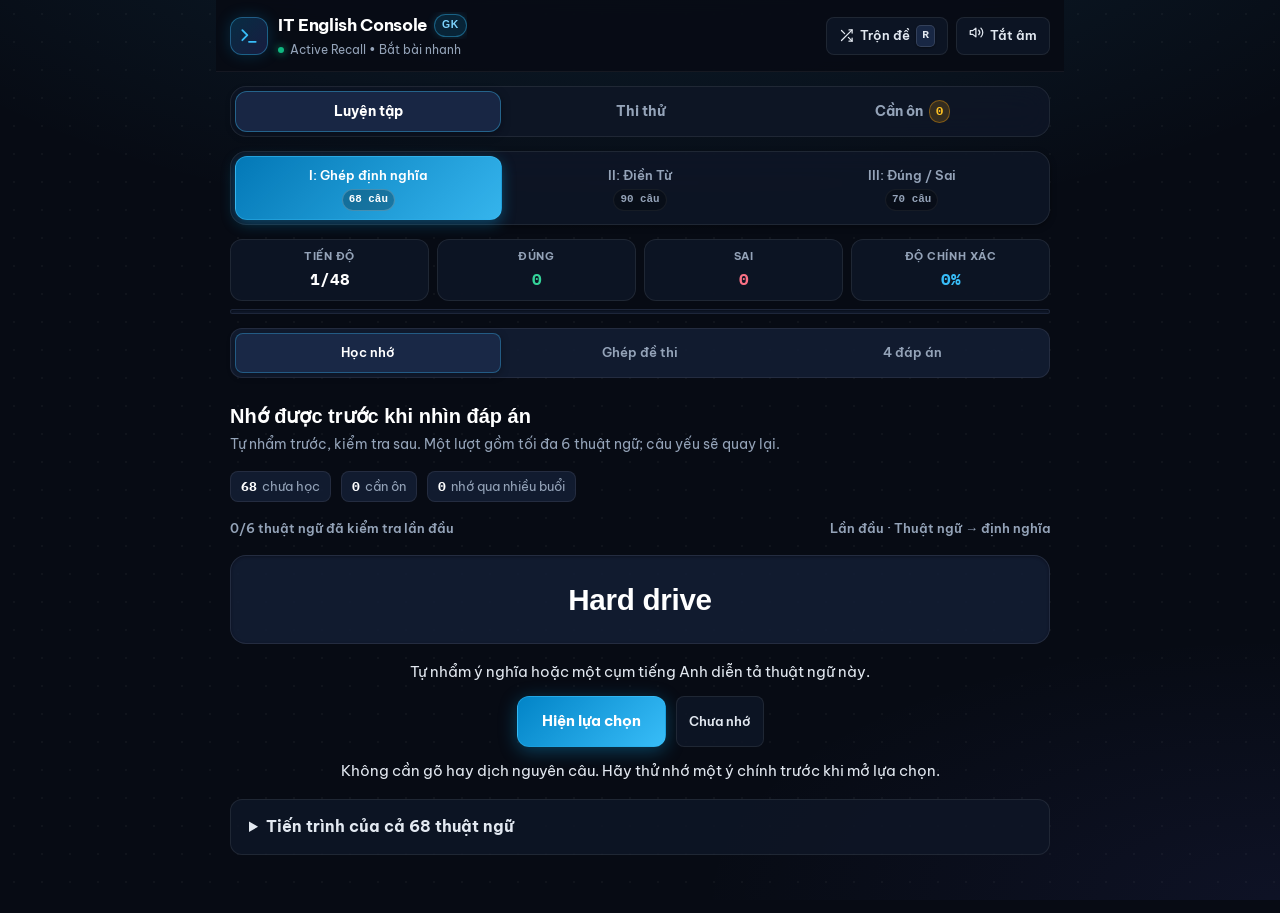
==== commit e8dbfa83: "feat: modernize UI for mobile, add shuffle on replay & expand to 228 questions - Shuffle questions, " ====
--- a/index.html
+++ b/index.html
@@ -66,15 +66,15 @@
     <nav class="segmented-control" role="tablist" aria-label="Chọn phần ôn tập">
       <button class="seg-item active" data-mode="part1" role="tab" aria-selected="true">
         <span>I: Ghép định nghĩa</span>
-        <span class="count">48 câu</span>
+        <span class="count">68 câu</span>
       </button>
       <button class="seg-item" data-mode="part2" role="tab" aria-selected="false">
         <span>II: Điền Từ</span>
-        <span class="count">50 câu</span>
+        <span class="count">90 câu</span>
       </button>
       <button class="seg-item" data-mode="part3" role="tab" aria-selected="false">
         <span>III: Đúng / Sai</span>
-        <span class="count">50 câu</span>
+        <span class="count">70 câu</span>
       </button>
       <button class="seg-item" data-mode="all" role="tab" aria-selected="false">
         <span>Thi Thử Tổng Hợp</span>
--- a/base.css
+++ b/base.css
@@ -1,37 +1,67 @@
 :root {
-  --bg: #090d16;
-  --bg-surface: #0f1523;
-  --surface-1: rgba(17, 24, 39, 0.78);
-  --surface-2: rgba(24, 34, 53, 0.72);
-  --surface-3: rgba(30, 43, 67, 0.85);
-  --surface-hover: rgba(37, 52, 80, 0.9);
+  /* Surface & Base Palette - Deep Midnight Slate */
+  --bg: #070b14;
+  --bg-surface: #0e1526;
+  --surface-1: rgba(14, 22, 38, 0.88);
+  --surface-2: rgba(20, 31, 54, 0.82);
+  --surface-3: rgba(28, 43, 74, 0.85);
+  --surface-hover: rgba(36, 54, 92, 0.9);
+  
+  /* Borders */
   --border-subtle: rgba(255, 255, 255, 0.08);
-  --border-hover: rgba(255, 255, 255, 0.18);
+  --border-hover: rgba(255, 255, 255, 0.16);
   --border-active: #38bdf8;
-  --text-1: #f8fafc;
-  --text-2: #cbd5e1;
-  --text-3: #8492a6;
+  --border-card-top: rgba(255, 255, 255, 0.14);
+
+  /* High-Contrast Typographic Tokens */
+  --text-1: #ffffff;
+  --text-2: #e2e8f0;
+  --text-3: #94a3b8;
+  --text-muted: #64748b;
+
+  /* Vibrant Accents */
   --accent: #38bdf8;
   --accent-deep: #0284c7;
-  --accent-glow: rgba(56, 189, 248, 0.25);
-  --accent-muted: rgba(14, 165, 233, 0.12);
+  --accent-glow: rgba(56, 189, 248, 0.32);
+  --accent-muted: rgba(14, 165, 233, 0.14);
+  --accent-gradient: linear-gradient(135deg, #0284c7 0%, #38bdf8 100%);
+
+  /* Functional Status Tokens (WCAG AAA compliant) */
   --emerald: #10b981;
   --emerald-light: #34d399;
-  --emerald-muted: rgba(16, 185, 129, 0.12);
-  --emerald-border: rgba(16, 185, 129, 0.35);
+  --emerald-muted: rgba(16, 185, 129, 0.14);
+  --emerald-border: rgba(16, 185, 129, 0.45);
+
   --rose: #f43f5e;
   --rose-light: #fb7185;
-  --rose-muted: rgba(244, 63, 94, 0.12);
-  --rose-border: rgba(244, 63, 94, 0.35);
+  --rose-muted: rgba(244, 63, 94, 0.14);
+  --rose-border: rgba(244, 63, 94, 0.45);
+
   --amber: #f59e0b;
+  --amber-light: #fbbf24;
+  --amber-muted: rgba(245, 158, 11, 0.14);
+  --amber-border: rgba(245, 158, 11, 0.38);
+
+  --indigo: #6366f1;
+  --indigo-light: #818cf8;
+  --indigo-muted: rgba(99, 102, 241, 0.14);
+  --indigo-border: rgba(99, 102, 241, 0.38);
+
+  /* Radii & Shadows */
   --radius-sm: 8px;
   --radius-md: 12px;
-  --radius-lg: 18px;
-  --radius-xl: 24px;
-  --shadow-sm: 0 2px 6px rgba(0, 0, 0, 0.3);
-  --shadow-md: 0 10px 28px -6px rgba(0, 0, 0, 0.5), 0 3px 10px rgba(0, 0, 0, 0.3);
-  --shadow-glow: 0 0 25px -4px rgba(14, 165, 233, 0.25);
-  --transition: 180ms cubic-bezier(0.16, 1, 0.3, 1);
+  --radius-lg: 16px;
+  --radius-xl: 20px;
+  --radius-2xl: 24px;
+
+  --shadow-sm: 0 2px 6px rgba(0, 0, 0, 0.35);
+  --shadow-md: 0 10px 28px -6px rgba(0, 0, 0, 0.55), 0 3px 10px rgba(0, 0, 0, 0.35);
+  --shadow-card: 0 18px 48px -12px rgba(0, 0, 0, 0.65), 0 0 0 1px rgba(255, 255, 255, 0.08);
+  --shadow-glow: 0 0 28px -4px rgba(56, 189, 248, 0.3);
+  --shadow-emerald: 0 0 24px -4px rgba(16, 185, 129, 0.3);
+  --shadow-rose: 0 0 24px -4px rgba(244, 63, 94, 0.3);
+
+  --transition: 200ms cubic-bezier(0.16, 1, 0.3, 1);
 }
 
 * {
@@ -44,7 +74,7 @@
 }
 
 ::selection {
-  background: rgba(14, 165, 233, 0.35);
+  background: rgba(56, 189, 248, 0.35);
   color: #ffffff;
 }
 
@@ -56,40 +86,43 @@
   background: var(--bg);
 }
 ::-webkit-scrollbar-thumb {
-  background: #253349;
+  background: #1e2c47;
   border-radius: 4px;
 }
 ::-webkit-scrollbar-thumb:hover {
-  background: #334460;
+  background: #2b3e66;
 }
 
 body {
   background-color: var(--bg);
   background-image:
-    radial-gradient(ellipse 80% 50% at 50% -20%, rgba(14, 165, 233, 0.14), transparent 70%),
-    radial-gradient(ellipse 60% 40% at 100% 100%, rgba(99, 102, 241, 0.08), transparent 60%),
-    radial-gradient(rgba(255, 255, 255, 0.04) 1px, transparent 1px);
-  background-size: 100% 100%, 100% 100%, 24px 24px;
-  color: var(--text-1);
-  font-family: 'Be Vietnam Pro', -apple-system, BlinkMacSystemFont, sans-serif;
+    radial-gradient(ellipse 90% 55% at 50% -15%, rgba(56, 189, 248, 0.12), transparent 75%),
+    radial-gradient(ellipse 70% 45% at 100% 100%, rgba(99, 102, 241, 0.08), transparent 65%),
+    radial-gradient(rgba(255, 255, 255, 0.035) 1px, transparent 1px);
+  background-size: 100% 100%, 100% 100%, 28px 28px;
+  background-attachment: fixed;
+  color: var(--text-2);
+  font-family: 'Be Vietnam Pro', -apple-system, BlinkMacSystemFont, 'Segoe UI', Roboto, sans-serif;
   min-height: 100vh;
   min-height: 100dvh;
   display: flex;
   flex-direction: column;
   align-items: center;
-  padding: 24px 16px max(40px, env(safe-area-inset-bottom, 24px));
-  line-height: 1.5;
+  padding: 16px 14px max(44px, env(safe-area-inset-bottom, 24px));
+  line-height: 1.6;
 }
 
 .app-shell {
   width: 100%;
-  max-width: 780px;
+  max-width: 820px;
   display: flex;
   flex-direction: column;
-  gap: 16px;
-}
-
-/* Top Utility Bar */
+  gap: 14px;
+}
+
+/* ==========================================================================
+   Top Utility Bar & Brand
+   ========================================================================== */
 .top-bar {
   display: flex;
   justify-content: space-between;
@@ -97,27 +130,43 @@
   padding-bottom: 12px;
   border-bottom: 1px solid var(--border-subtle);
   gap: 12px;
+  position: sticky;
+  top: 0;
+  z-index: 100;
+  background: rgba(7, 11, 20, 0.88);
+  backdrop-filter: blur(16px);
+  -webkit-backdrop-filter: blur(16px);
+  margin: -16px -14px 0 -14px;
+  padding: 12px 14px;
+  border-bottom: 1px solid rgba(255, 255, 255, 0.06);
 }
 
 .app-brand {
   display: flex;
   align-items: center;
-  gap: 12px;
+  gap: 10px;
   min-width: 0;
 }
 
 .app-brand-mark {
   width: 38px;
   height: 38px;
-  background: linear-gradient(135deg, rgba(14, 165, 233, 0.2), rgba(99, 102, 241, 0.2));
-  border: 1px solid rgba(56, 189, 248, 0.3);
+  background: linear-gradient(135deg, rgba(14, 165, 233, 0.22), rgba(99, 102, 241, 0.2));
+  border: 1px solid rgba(56, 189, 248, 0.38);
   border-radius: var(--radius-md);
   display: flex;
   align-items: center;
   justify-content: center;
   color: var(--accent);
   flex-shrink: 0;
-  box-shadow: 0 0 15px rgba(14, 165, 233, 0.2);
+  box-shadow: 0 0 16px rgba(14, 165, 233, 0.2);
+  transition: all var(--transition);
+}
+
+.app-brand-mark:hover {
+  transform: translateY(-1px);
+  box-shadow: 0 0 24px rgba(56, 189, 248, 0.35);
+  border-color: var(--accent);
 }
 
 .brand-text {
@@ -131,7 +180,7 @@
   color: var(--text-1);
   display: flex;
   align-items: center;
-  gap: 8px;
+  gap: 6px;
   white-space: nowrap;
   overflow: hidden;
   text-overflow: ellipsis;
@@ -139,23 +188,25 @@
 
 .app-badge-gk {
   font-size: 0.65rem;
-  font-weight: 700;
+  font-weight: 800;
   text-transform: uppercase;
-  letter-spacing: 0.06em;
+  letter-spacing: 0.08em;
   padding: 2px 7px;
   border-radius: 999px;
-  background: rgba(14, 165, 233, 0.15);
-  border: 1px solid rgba(56, 189, 248, 0.35);
-  color: var(--accent);
+  background: rgba(14, 165, 233, 0.16);
+  border: 1px solid rgba(56, 189, 248, 0.4);
+  color: #7dd3fc;
+  box-shadow: 0 0 8px rgba(56, 189, 248, 0.2);
 }
 
 .app-brand-sub {
-  font-size: 0.78rem;
+  font-size: 0.76rem;
   color: var(--text-3);
   display: flex;
   align-items: center;
   gap: 6px;
   white-space: nowrap;
+  margin-top: 1px;
 }
 
 .app-brand-sub .live-dot {
@@ -164,6 +215,12 @@
   border-radius: 50%;
   background: var(--emerald);
   box-shadow: 0 0 8px var(--emerald);
+  animation: pulseDot 2.2s ease-in-out infinite;
+}
+
+@keyframes pulseDot {
+  0%, 100% { opacity: 1; transform: scale(1); box-shadow: 0 0 8px var(--emerald); }
+  50% { opacity: 0.55; transform: scale(0.85); box-shadow: 0 0 3px var(--emerald); }
 }
 
 .top-actions {
@@ -194,6 +251,7 @@
   background: var(--surface-2);
   color: var(--text-1);
   border-color: var(--border-hover);
+  transform: translateY(-1px);
 }
 
 .btn-quiet:active {
@@ -206,8 +264,8 @@
 }
 
 .btn-quiet.is-active {
-  background: rgba(14, 165, 233, 0.12);
-  border-color: rgba(56, 189, 248, 0.3);
+  background: rgba(14, 165, 233, 0.14);
+  border-color: rgba(56, 189, 248, 0.38);
   color: var(--accent);
 }
 
@@ -215,31 +273,35 @@
   font-family: 'IBM Plex Mono', monospace;
   font-size: 0.7rem;
   background: var(--surface-3);
-  border: 1px solid var(--border-subtle);
-  border-radius: 4px;
+  border: 1px solid rgba(255, 255, 255, 0.12);
+  border-radius: 5px;
   padding: 1px 5px;
   color: var(--text-2);
-  font-weight: 500;
-}
-
-/* Segmented Navigation */
+  font-weight: 600;
+  box-shadow: 0 1px 2px rgba(0, 0, 0, 0.4);
+}
+
+/* ==========================================================================
+   Segmented Navigation (Part I / II / III / Exam)
+   ========================================================================== */
 .segmented-control {
   background: var(--surface-1);
-  backdrop-filter: blur(12px);
-  -webkit-backdrop-filter: blur(12px);
+  backdrop-filter: blur(16px);
+  -webkit-backdrop-filter: blur(16px);
   border: 1px solid var(--border-subtle);
   border-radius: var(--radius-lg);
   padding: 4px;
-  display: grid;
-  grid-template-columns: repeat(4, 1fr);
-  gap: 4px;
+  display: flex;
+  gap: 5px;
+  box-shadow: var(--shadow-sm);
 }
 
 .seg-item {
+  flex: 1;
   background: transparent;
   border: 1px solid transparent;
-  color: var(--text-2);
-  padding: 10px 8px;
+  color: var(--text-3);
+  padding: 8px 6px;
   border-radius: var(--radius-md);
   font-size: 0.84rem;
   font-weight: 600;
@@ -251,36 +313,42 @@
   transition: all var(--transition);
   text-align: center;
   touch-action: manipulation;
+  min-height: 48px;
+  justify-content: center;
 }
 
 .seg-item:hover {
   color: var(--text-1);
-  background: rgba(255, 255, 255, 0.03);
+  background: rgba(255, 255, 255, 0.04);
 }
 
 .seg-item.active {
-  background: linear-gradient(180deg, rgba(30, 48, 77, 0.8) 0%, rgba(20, 30, 48, 0.95) 100%);
-  color: var(--text-1);
-  border: 1px solid rgba(56, 189, 248, 0.4);
-  box-shadow: 0 4px 14px -2px rgba(14, 165, 233, 0.2);
+  background: linear-gradient(135deg, rgba(2, 132, 199, 0.9) 0%, rgba(56, 189, 248, 0.95) 100%);
+  color: #ffffff;
+  border: 1px solid rgba(56, 189, 248, 0.5);
+  box-shadow: 0 4px 14px rgba(14, 165, 233, 0.35);
 }
 
 .seg-item .count {
   font-family: 'IBM Plex Mono', monospace;
-  font-size: 0.72rem;
+  font-size: 0.68rem;
   color: var(--text-3);
-  font-weight: 500;
-  background: rgba(0, 0, 0, 0.2);
+  font-weight: 600;
+  background: rgba(0, 0, 0, 0.3);
   padding: 1px 6px;
   border-radius: 999px;
+  border: 1px solid rgba(255, 255, 255, 0.06);
 }
 
 .seg-item.active .count {
-  color: var(--accent);
-  background: rgba(14, 165, 233, 0.15);
-}
-
-/* Scoreboard & Metrics Dashboard */
+  color: #ffffff;
+  background: rgba(0, 0, 0, 0.25);
+  border-color: rgba(255, 255, 255, 0.2);
+}
+
+/* ==========================================================================
+   Metrics Dashboard (Streamlined Stat Strip)
+   ========================================================================== */
 .metrics-dashboard {
   display: flex;
   flex-direction: column;
@@ -295,8 +363,8 @@
 
 .metric-chip {
   background: var(--surface-1);
-  backdrop-filter: blur(12px);
-  -webkit-backdrop-filter: blur(12px);
+  backdrop-filter: blur(14px);
+  -webkit-backdrop-filter: blur(14px);
   border: 1px solid var(--border-subtle);
   border-radius: var(--radius-md);
   padding: 8px 10px;
@@ -306,16 +374,34 @@
   justify-content: center;
   text-align: center;
   gap: 2px;
-  transition: border-color var(--transition);
+  transition: all var(--transition);
+  position: relative;
+  overflow: hidden;
+}
+
+.metric-chip::before {
+  content: '';
+  position: absolute;
+  top: 0;
+  left: 0;
+  right: 0;
+  height: 2px;
+  background: transparent;
+  transition: background var(--transition);
 }
 
 .metric-chip:hover {
   border-color: var(--border-hover);
+  transform: translateY(-1px);
+}
+
+.metric-chip:hover::before {
+  background: var(--accent);
 }
 
 .metric-label {
-  font-size: 0.7rem;
-  font-weight: 600;
+  font-size: 0.68rem;
+  font-weight: 700;
   text-transform: uppercase;
   letter-spacing: 0.05em;
   color: var(--text-3);
@@ -340,69 +426,74 @@
 }
 
 .btn-review-wrong {
-  background: rgba(244, 63, 94, 0.12);
-  border: 1px solid rgba(244, 63, 94, 0.35);
-  color: var(--rose-light);
-  padding: 6px 14px;
+  background: rgba(244, 63, 94, 0.14);
+  border: 1px solid rgba(244, 63, 94, 0.4);
+  color: #fda4af;
+  padding: 7px 14px;
   border-radius: var(--radius-sm);
-  font-size: 0.8rem;
-  font-weight: 600;
+  font-size: 0.82rem;
+  font-weight: 700;
   cursor: pointer;
   display: inline-flex;
   align-items: center;
-  gap: 6px;
+  gap: 7px;
   transition: all var(--transition);
   animation: pulseGlow 2.5s infinite;
   touch-action: manipulation;
 }
 
 .btn-review-wrong:hover {
-  background: rgba(244, 63, 94, 0.2);
+  background: rgba(244, 63, 94, 0.24);
   border-color: var(--rose);
   transform: translateY(-1px);
+  color: #ffffff;
 }
 
 @keyframes pulseGlow {
-  0%, 100% { box-shadow: 0 0 0 0 rgba(244, 63, 94, 0.2); }
-  50% { box-shadow: 0 0 12px 2px rgba(244, 63, 94, 0.25); }
+  0%, 100% { box-shadow: 0 0 0 0 rgba(244, 63, 94, 0.25); }
+  50% { box-shadow: 0 0 14px 2px rgba(244, 63, 94, 0.35); }
 }
 
 .track-line {
   width: 100%;
-  height: 6px;
+  height: 5px;
   background: var(--surface-2);
   border-radius: 999px;
   overflow: hidden;
-  box-shadow: inset 0 1px 2px rgba(0, 0, 0, 0.4);
+  box-shadow: inset 0 1px 3px rgba(0, 0, 0, 0.5);
+  border: 1px solid rgba(255, 255, 255, 0.05);
 }
 
 .track-fill {
   height: 100%;
-  background: linear-gradient(90deg, #0284c7 0%, #0ea5e9 50%, #38bdf8 100%);
+  background: linear-gradient(90deg, #0284c7 0%, #0ea5e9 60%, #38bdf8 100%);
   width: 0%;
-  transition: width 250ms ease-out;
+  transition: width 280ms cubic-bezier(0.16, 1, 0.3, 1);
   border-radius: 999px;
-  box-shadow: 0 0 10px rgba(56, 189, 248, 0.5);
-}
-
-/* Main Console Surface */
+  box-shadow: 0 0 10px rgba(56, 189, 248, 0.6);
+}
+
+/* ==========================================================================
+   Main Console Surface (Hero Card)
+   ========================================================================== */
 .console-card {
   background: var(--surface-1);
   backdrop-filter: blur(20px);
   -webkit-backdrop-filter: blur(20px);
   border: 1px solid var(--border-subtle);
+  border-top: 1px solid var(--border-card-top);
   border-radius: var(--radius-xl);
-  padding: 28px;
+  padding: 24px;
   display: flex;
   flex-direction: column;
-  gap: 22px;
-  box-shadow: var(--shadow-md);
+  gap: 18px;
+  box-shadow: var(--shadow-card);
   position: relative;
   animation: cardIn 220ms cubic-bezier(0.16, 1, 0.3, 1);
 }
 
 @keyframes cardIn {
-  from { opacity: 0; transform: translateY(6px); }
+  from { opacity: 0; transform: translateY(8px); }
   to { opacity: 1; transform: translateY(0); }
 }
 
@@ -419,10 +510,10 @@
   align-items: center;
   gap: 6px;
   font-size: 0.74rem;
-  font-weight: 600;
+  font-weight: 700;
   color: var(--accent);
-  background: rgba(14, 165, 233, 0.1);
-  border: 1px solid rgba(56, 189, 248, 0.25);
+  background: rgba(14, 165, 233, 0.12);
+  border: 1px solid rgba(56, 189, 248, 0.3);
   border-radius: 999px;
   padding: 3px 10px;
   letter-spacing: 0.03em;
@@ -430,27 +521,39 @@
 
 .meta-counter {
   font-family: 'IBM Plex Mono', monospace;
-  font-size: 0.8rem;
+  font-size: 0.78rem;
   color: var(--text-3);
   font-variant-numeric: tabular-nums;
-  background: rgba(255, 255, 255, 0.04);
+  background: rgba(255, 255, 255, 0.05);
   padding: 3px 8px;
   border-radius: var(--radius-sm);
   border: 1px solid var(--border-subtle);
-}
-
-/* Pure Question Text: Absolutely NO spoilers or highlighted hints before answering */
+  font-weight: 600;
+}
+
+/* Pure Question Text: Crisp, highly legible */
 .question-prompt {
-  font-size: 1.25rem;
+  font-size: 1.2rem;
   font-weight: 600;
-  line-height: 1.65;
-  color: #f1f5f9;
-  max-width: 70ch;
+  line-height: 1.68;
+  color: #ffffff;
+  max-width: 72ch;
   letter-spacing: -0.01em;
   word-break: break-word;
 }
 
-/* Options Stack */
+/* Highlighted clues in question prompt */
+.prompt-highlight {
+  background: rgba(245, 158, 11, 0.22);
+  color: #fef3c7;
+  border-bottom: 2px solid var(--amber);
+  padding: 1px 4px;
+  border-radius: 4px;
+}
+
+/* ==========================================================================
+   Options Stack (Multiple Choice Cards)
+   ========================================================================== */
 .options-stack {
   display: flex;
   flex-direction: column;
@@ -460,10 +563,10 @@
 .choice-row {
   background: var(--surface-2);
   border: 1px solid var(--border-subtle);
-  color: var(--text-1);
+  color: var(--text-2);
   padding: 14px 18px;
   border-radius: var(--radius-md);
-  font-size: 0.98rem;
+  font-size: 0.95rem;
   font-weight: 500;
   cursor: pointer;
   display: flex;
@@ -472,18 +575,21 @@
   transition: all var(--transition);
   text-align: left;
   outline: none;
-  min-height: 52px;
+  min-height: 54px;
   touch-action: manipulation;
+  line-height: 1.55;
 }
 
 .choice-row:hover:not(:disabled) {
-  background: var(--surface-3);
-  border-color: rgba(56, 189, 248, 0.3);
+  background: var(--surface-hover);
+  border-color: rgba(56, 189, 248, 0.4);
+  color: #ffffff;
   transform: translateY(-1px);
+  box-shadow: 0 4px 14px rgba(0, 0, 0, 0.3);
 }
 
 .choice-row:active:not(:disabled) {
-  transform: scale(0.99);
+  transform: translateY(0);
 }
 
 .choice-row:focus-visible {
@@ -494,29 +600,29 @@
 .choice-row.state-correct {
   background: var(--emerald-muted) !important;
   border-color: var(--emerald) !important;
-  color: var(--emerald-light) !important;
-  box-shadow: 0 0 16px rgba(16, 185, 129, 0.2);
+  color: #ffffff !important;
+  box-shadow: var(--shadow-emerald);
 }
 
 .choice-row.state-correct .key-badge {
   background: var(--emerald);
-  color: #0b0f17;
+  color: #06110d;
   border-color: var(--emerald);
-  font-weight: 700;
+  font-weight: 800;
 }
 
 .choice-row.state-incorrect {
   background: var(--rose-muted) !important;
   border-color: var(--rose) !important;
-  color: var(--rose-light) !important;
-  box-shadow: 0 0 16px rgba(244, 63, 94, 0.2);
+  color: #ffffff !important;
+  box-shadow: var(--shadow-rose);
 }
 
 .choice-row.state-incorrect .key-badge {
   background: var(--rose);
   color: #ffffff;
   border-color: var(--rose);
-  font-weight: 700;
+  font-weight: 800;
 }
 
 .choice-row:disabled {
@@ -533,7 +639,7 @@
 
 .choice-text {
   flex: 1;
-  line-height: 1.45;
+  line-height: 1.55;
   word-break: break-word;
 }
 
@@ -541,10 +647,10 @@
   font-family: 'IBM Plex Mono', monospace;
   font-size: 0.8rem;
   font-weight: 700;
-  background: var(--surface-1);
-  border: 1px solid var(--border-subtle);
-  width: 28px;
-  height: 28px;
+  background: var(--surface-3);
+  border: 1px solid rgba(255, 255, 255, 0.12);
+  width: 30px;
+  height: 30px;
   border-radius: 8px;
   display: flex;
   align-items: center;
@@ -552,14 +658,18 @@
   color: var(--text-2);
   flex-shrink: 0;
   transition: all var(--transition);
+  box-shadow: 0 1px 3px rgba(0, 0, 0, 0.35);
 }
 
 .choice-row:hover:not(:disabled) .key-badge {
   border-color: var(--accent);
   color: var(--accent);
-}
-
-/* True/False Buttons */
+  background: var(--surface-hover);
+}
+
+/* ==========================================================================
+   Binary Choice Stack (True / False)
+   ========================================================================== */
 .binary-stack {
   display: grid;
   grid-template-columns: 1fr 1fr;
@@ -569,84 +679,85 @@
 .binary-btn {
   background: var(--surface-2);
   border: 1px solid var(--border-subtle);
-  padding: 18px 16px;
+  color: var(--text-1);
+  padding: 16px 18px;
   border-radius: var(--radius-md);
-  font-size: 1rem;
-  font-weight: 600;
+  font-size: 0.98rem;
+  font-weight: 700;
   cursor: pointer;
   display: flex;
   align-items: center;
   justify-content: center;
-  gap: 12px;
+  gap: 10px;
   transition: all var(--transition);
-  color: var(--text-1);
   min-height: 56px;
   touch-action: manipulation;
 }
 
 .binary-btn:hover:not(:disabled) {
-  background: var(--surface-3);
-  border-color: var(--border-hover);
-  transform: translateY(-1px);
+  background: var(--surface-hover);
+  border-color: rgba(56, 189, 248, 0.4);
+  transform: translateY(-2px);
+  box-shadow: 0 4px 14px rgba(0, 0, 0, 0.3);
 }
 
 .binary-btn:active:not(:disabled) {
-  transform: scale(0.99);
+  transform: translateY(0);
 }
 
 .binary-btn.state-correct {
   background: var(--emerald-muted) !important;
   border-color: var(--emerald) !important;
-  color: var(--emerald-light) !important;
-  box-shadow: 0 0 16px rgba(16, 185, 129, 0.2);
+  color: #ffffff !important;
+  box-shadow: var(--shadow-emerald);
 }
 
 .binary-btn.state-correct .key-badge {
   background: var(--emerald);
-  color: #0b0f17;
-  border-color: var(--emerald);
-  font-weight: 700;
+  color: #06110d;
 }
 
 .binary-btn.state-incorrect {
   background: var(--rose-muted) !important;
   border-color: var(--rose) !important;
-  color: var(--rose-light) !important;
-  box-shadow: 0 0 16px rgba(244, 63, 94, 0.2);
+  color: #ffffff !important;
+  box-shadow: var(--shadow-rose);
 }
 
 .binary-btn.state-incorrect .key-badge {
   background: var(--rose);
   color: #ffffff;
-  border-color: var(--rose);
-  font-weight: 700;
 }
 
 .binary-btn:disabled {
   cursor: default;
 }
 
-/* Feedback & Translation Panel */
+/* ==========================================================================
+   Feedback Panel & Memory Guidance
+   ========================================================================== */
 .feedback-panel {
-  background: linear-gradient(180deg, rgba(20, 29, 46, 0.95) 0%, rgba(14, 21, 35, 0.95) 100%);
+  display: flex;
+  flex-direction: column;
+  gap: 14px;
+  background: var(--surface-2);
   border: 1px solid var(--border-subtle);
   border-radius: var(--radius-lg);
-  padding: 20px;
-  display: flex;
-  flex-direction: column;
-  gap: 14px;
-  animation: enterFeedback 200ms cubic-bezier(0.16, 1, 0.3, 1);
-  box-shadow: 0 8px 24px -4px rgba(0, 0, 0, 0.4);
+  padding: 18px 20px;
+  animation: slideUp 240ms cubic-bezier(0.16, 1, 0.3, 1);
+}
+
+@keyframes slideUp {
+  from { opacity: 0; transform: translateY(10px); }
+  to { opacity: 1; transform: translateY(0); }
 }
 
 .feedback-status {
   display: flex;
   align-items: center;
   gap: 10px;
-  font-size: 0.92rem;
-  font-weight: 700;
-  letter-spacing: 0.01em;
-  line-height: 1.4;
+  font-size: 0.95rem;
+  font-weight: 700;
 }
 
 .feedback-status.is-correct {
@@ -661,212 +772,187 @@
   width: 24px;
   height: 24px;
   border-radius: 50%;
-  display: inline-flex;
+  display: flex;
   align-items: center;
   justify-content: center;
-  font-size: 0.82rem;
-  font-weight: 800;
+  font-size: 0.78rem;
   flex-shrink: 0;
 }
 
 .feedback-status.is-correct .status-icon-pill {
-  background: rgba(16, 185, 129, 0.2);
-  color: var(--emerald-light);
-  border: 1px solid var(--emerald);
+  background: var(--emerald);
+  color: #06110d;
 }
 
 .feedback-status.is-incorrect .status-icon-pill {
-  background: rgba(244, 63, 94, 0.2);
-  color: var(--rose-light);
-  border: 1px solid var(--rose);
+  background: var(--rose);
+  color: #ffffff;
 }
 
 .clue-discovery-box {
-  background: linear-gradient(135deg, rgba(14, 165, 233, 0.08) 0%, rgba(99, 102, 241, 0.05) 100%);
-  border: 1px solid rgba(56, 189, 248, 0.25);
+  display: flex;
+  flex-direction: column;
+  gap: 8px;
+  background: rgba(0, 0, 0, 0.28);
+  border: 1px solid rgba(255, 255, 255, 0.06);
   border-radius: var(--radius-md);
-  padding: 14px 16px;
+  padding: 12px 16px;
+}
+
+.clue-item {
   display: flex;
   flex-direction: column;
-  gap: 10px;
-}
-
-.clue-item {
-  display: flex;
-  flex-direction: column;
-  gap: 4px;
+  gap: 3px;
 }
 
 .clue-label {
-  font-size: 0.74rem;
-  font-weight: 700;
-  color: var(--accent);
+  font-size: 0.75rem;
+  font-weight: 700;
   text-transform: uppercase;
-  letter-spacing: 0.05em;
-  display: flex;
-  align-items: center;
-  gap: 5px;
+  letter-spacing: 0.04em;
+  color: var(--amber-light);
 }
 
 .clue-val-keyword {
   font-family: 'IBM Plex Mono', monospace;
+  font-size: 0.92rem;
+  color: #ffffff;
   font-weight: 600;
-  color: #7dd3fc;
-  font-size: 0.95rem;
-  background: rgba(14, 165, 233, 0.12);
-  padding: 4px 8px;
-  border-radius: 6px;
-  display: inline-block;
-  width: fit-content;
-  max-width: 100%;
-  word-break: break-word;
 }
 
 .clue-val-tip {
-  font-size: 0.9rem;
+  color: #bae6fd;
+  font-size: 0.88rem;
+  line-height: 1.55;
+}
+
+.feedback-vn {
   color: var(--text-2);
-  line-height: 1.55;
-}
-
-.feedback-vn {
   font-size: 0.92rem;
-  color: var(--text-2);
-  line-height: 1.6;
+  line-height: 1.65;
   border-top: 1px solid var(--border-subtle);
   padding-top: 12px;
 }
 
-.prompt-highlight {
-  background: rgba(14, 165, 233, 0.18);
-  color: #7dd3fc;
-  border: 1px solid rgba(56, 189, 248, 0.35);
-  border-radius: 6px;
-  padding: 1px 6px;
-  font-weight: 600;
-  box-shadow: 0 0 10px rgba(14, 165, 233, 0.2);
-}
-
-/* Controls Action Bar */
+/* ==========================================================================
+   Controls Row & Sticky Bottom on Mobile
+   ========================================================================== */
 .controls-row {
   display: flex;
   justify-content: space-between;
   align-items: center;
-  padding-top: 6px;
-  gap: 12px;
+  gap: 14px;
+  margin-top: 6px;
 }
 
 .desktop-hint {
   font-size: 0.82rem;
-  color: var(--text-3);
+  color: var(--text-muted);
   display: flex;
   align-items: center;
   gap: 6px;
 }
 
 .btn-primary {
-  background: linear-gradient(135deg, #0284c7 0%, #0ea5e9 100%);
-  border: 1px solid rgba(255, 255, 255, 0.15);
-  color: #ffffff;
+  background: var(--accent-gradient);
+  border: 1px solid rgba(56, 189, 248, 0.4);
+  color: #ffffff;
+  font-weight: 700;
+  font-size: 0.95rem;
   padding: 12px 24px;
   border-radius: var(--radius-md);
-  font-size: 0.94rem;
-  font-weight: 700;
   cursor: pointer;
   display: inline-flex;
   align-items: center;
   justify-content: center;
   gap: 8px;
   transition: all var(--transition);
-  box-shadow: 0 4px 16px rgba(14, 165, 233, 0.3);
+  box-shadow: 0 4px 18px rgba(14, 165, 233, 0.35);
+  min-height: 48px;
   touch-action: manipulation;
-  min-height: 46px;
 }
 
 .btn-primary:hover {
-  background: linear-gradient(135deg, #0369a1 0%, #0284c7 100%);
-  transform: translateY(-1px);
-  box-shadow: 0 6px 20px rgba(14, 165, 233, 0.4);
+  transform: translateY(-2px);
+  box-shadow: 0 6px 24px rgba(56, 189, 248, 0.5);
+  border-color: #7dd3fc;
 }
 
 .btn-primary:active {
-  transform: scale(0.98);
+  transform: translateY(0);
 }
 
 .btn-primary:focus-visible {
   outline: 2px solid var(--accent);
-  outline-offset: 2px;
-}
-
-/* Completion Screen */
+  outline-offset: 3px;
+}
+
+/* ==========================================================================
+   Summary Screen
+   ========================================================================== */
 .summary-card {
+  align-items: center;
   text-align: center;
-  padding: 44px 24px;
-  display: flex;
-  flex-direction: column;
-  align-items: center;
+  padding: 36px 24px;
   gap: 20px;
 }
 
 .summary-badge-score {
-  width: 104px;
-  height: 104px;
+  width: 100px;
+  height: 100px;
   border-radius: 50%;
-  background: linear-gradient(135deg, rgba(14, 165, 233, 0.15), rgba(99, 102, 241, 0.15));
-  border: 2px solid rgba(56, 189, 248, 0.4);
+  background: linear-gradient(135deg, rgba(2, 132, 199, 0.2) 0%, rgba(56, 189, 248, 0.25) 100%);
+  border: 2px solid var(--accent);
+  box-shadow: 0 0 32px rgba(56, 189, 248, 0.4);
   display: flex;
   align-items: center;
   justify-content: center;
-  box-shadow: 0 0 30px rgba(14, 165, 233, 0.25);
 }
 
 .summary-numeral {
   font-family: 'IBM Plex Mono', monospace;
-  font-size: 2.2rem;
+  font-size: 1.9rem;
   font-weight: 800;
   color: #ffffff;
-  letter-spacing: -0.03em;
-  line-height: 1;
-}
-
-.summary-heading {
-  font-size: 1.4rem;
-  font-weight: 800;
-  color: var(--text-1);
-  letter-spacing: -0.02em;
 }
 
 .summary-tier {
-  font-size: 0.95rem;
-  font-weight: 600;
+  font-size: 0.85rem;
+  font-weight: 700;
+  text-transform: uppercase;
+  letter-spacing: 0.08em;
   padding: 4px 14px;
   border-radius: 999px;
-  display: inline-flex;
-  align-items: center;
-  gap: 6px;
-}
-
-.summary-tier.tier-high {
-  background: var(--emerald-muted);
-  border: 1px solid var(--emerald-border);
+}
+
+.tier-high {
+  background: rgba(16, 185, 129, 0.16);
+  border: 1px solid var(--emerald);
   color: var(--emerald-light);
 }
 
-.summary-tier.tier-mid {
-  background: rgba(245, 158, 11, 0.12);
-  border: 1px solid rgba(245, 158, 11, 0.35);
-  color: #fbbf24;
-}
-
-.summary-tier.tier-low {
-  background: var(--rose-muted);
-  border: 1px solid var(--rose-border);
+.tier-mid {
+  background: rgba(245, 158, 11, 0.16);
+  border: 1px solid var(--amber);
+  color: var(--amber-light);
+}
+
+.tier-low {
+  background: rgba(244, 63, 94, 0.16);
+  border: 1px solid var(--rose);
   color: var(--rose-light);
 }
 
+.summary-heading {
+  font-size: 1.45rem;
+  font-weight: 800;
+  color: #ffffff;
+}
+
 .summary-desc {
-  color: var(--text-2);
+  max-width: 48ch;
+  color: var(--text-3);
   font-size: 0.95rem;
-  max-width: 480px;
   line-height: 1.6;
 }
 
@@ -876,132 +962,89 @@
   gap: 12px;
   width: 100%;
   max-width: 420px;
-  margin: 8px 0;
-}
-
-.summary-stat-item {
   background: var(--surface-2);
   border: 1px solid var(--border-subtle);
-  border-radius: var(--radius-md);
-  padding: 12px 8px;
+  border-radius: var(--radius-lg);
+  padding: 16px;
+}
+
+.summary-stat-item {
+  display: flex;
+  flex-direction: column;
+  gap: 4px;
 }
 
 .summary-stat-label {
   font-size: 0.72rem;
+  font-weight: 700;
+  text-transform: uppercase;
   color: var(--text-3);
-  text-transform: uppercase;
-  font-weight: 600;
 }
 
 .summary-stat-val {
   font-family: 'IBM Plex Mono', monospace;
   font-size: 1.25rem;
   font-weight: 700;
-  margin-top: 4px;
-}
-
-/* Keyboard navigation help bar */
+  color: var(--text-1);
+}
+
+/* ==========================================================================
+   Footer Shortcuts Legend
+   ========================================================================== */
 .shortcuts-footer {
   display: flex;
+  flex-wrap: wrap;
+  gap: 8px;
   justify-content: center;
-  align-items: center;
-  gap: 14px;
+  padding-top: 10px;
+}
+
+.shortcut-pill {
   font-size: 0.76rem;
-  color: var(--text-3);
-  padding-top: 8px;
-  flex-wrap: wrap;
-}
-
-.shortcut-pill {
-  display: flex;
+  color: var(--text-muted);
+  display: inline-flex;
   align-items: center;
   gap: 5px;
-}
-
-@keyframes enterFeedback {
-  from { opacity: 0; transform: translateY(6px); }
-  to { opacity: 1; transform: translateY(0); }
-}
-
-.def-search-input {
-  background: var(--surface-2);
+  background: var(--surface-1);
+  padding: 4px 10px;
+  border-radius: var(--radius-sm);
   border: 1px solid var(--border-subtle);
-  border-radius: var(--radius-sm);
-  color: var(--text-1);
-  padding: 6px 10px;
-  font-size: 0.8rem;
-  width: 190px;
-  outline: none;
-  transition: all var(--transition);
-}
-
-.def-search-input:focus {
-  border-color: var(--accent);
-  box-shadow: 0 0 10px rgba(14, 165, 233, 0.2);
-}
-
-/* Mobile Web Optimizations */
+}
+
+/* ==========================================================================
+   Responsive / Mobile Optimization Breakpoints
+   ========================================================================== */
 @media (max-width: 640px) {
   body {
-    padding: 14px 12px max(32px, env(safe-area-inset-bottom, 16px));
+    padding: 10px 10px 80px 10px;
   }
 
   .app-shell {
-    gap: 12px;
+    gap: 10px;
   }
 
   .top-bar {
-    padding-bottom: 8px;
-    gap: 8px;
-  }
-
-  .app-brand {
-    min-width: 0;
-    flex: 1;
-    gap: 8px;
+    margin: -10px -10px 0 -10px;
+    padding: 10px 12px;
   }
 
   .app-brand-mark {
-    width: 30px;
-    height: 30px;
-    flex-shrink: 0;
-  }
-
-  .brand-text {
-    min-width: 0;
-    flex: 1;
+    width: 32px;
+    height: 32px;
   }
 
   .app-brand-title {
-    font-size: 0.88rem;
-    gap: 5px;
-    white-space: nowrap;
-    overflow: hidden;
-    text-overflow: ellipsis;
+    font-size: 0.95rem;
   }
 
   .app-brand-sub {
-    font-size: 0.67rem;
-    white-space: nowrap;
-    overflow: hidden;
-    text-overflow: ellipsis;
-  }
-
-  .top-actions {
-    gap: 5px;
-    flex-shrink: 0;
+    font-size: 0.72rem;
   }
 
   .btn-quiet {
-    padding: 5px 8px;
-    font-size: 0.74rem;
-    min-height: 32px;
-    gap: 4px;
-  }
-
-  .btn-quiet svg {
-    width: 13px;
-    height: 13px;
+    padding: 6px 10px;
+    font-size: 0.78rem;
+    min-height: 36px;
   }
 
   .btn-quiet kbd {
@@ -1009,13 +1052,19 @@
   }
 
   .segmented-control {
-    grid-template-columns: 1fr 1fr;
-    gap: 4px;
+    gap: 3px;
+    padding: 3px;
   }
 
   .seg-item {
-    padding: 8px 6px;
-    font-size: 0.8rem;
+    font-size: 0.78rem;
+    padding: 8px 4px;
+    min-height: 44px;
+  }
+
+  .seg-item .count {
+    font-size: 0.65rem;
+    padding: 0 4px;
   }
 
   .metrics-grid {
@@ -1023,11 +1072,11 @@
   }
 
   .metric-chip {
-    padding: 6px 4px;
+    padding: 6px 6px;
   }
 
   .metric-label {
-    font-size: 0.65rem;
+    font-size: 0.62rem;
   }
 
   .metric-value {
@@ -1035,105 +1084,78 @@
   }
 
   .console-card {
-    padding: 18px 14px;
+    padding: 16px;
     border-radius: var(--radius-lg);
-    gap: 16px;
-  }
-
-  .card-meta {
-    gap: 6px;
-  }
-
-  .meta-phase-badge {
-    font-size: 0.7rem;
-    padding: 2px 8px;
-  }
-
-  .meta-counter {
-    font-size: 0.74rem;
-    padding: 2px 6px;
+    gap: 14px;
   }
 
   .question-prompt {
     font-size: 1.08rem;
-    line-height: 1.55;
+    line-height: 1.6;
   }
 
   .choice-row {
     padding: 12px 14px;
+    min-height: 52px;
+    font-size: 0.92rem;
+    border-radius: var(--radius-md);
+  }
+
+  .choice-row kbd {
+    display: none;
+  }
+
+  .binary-stack {
+    gap: 8px;
+  }
+
+  .binary-btn {
+    padding: 14px 12px;
+    font-size: 0.92rem;
+    min-height: 52px;
+  }
+
+  .feedback-panel {
+    padding: 14px 16px;
+    gap: 12px;
+  }
+
+  .feedback-status {
+    font-size: 0.88rem;
+  }
+
+  .feedback-vn {
+    font-size: 0.86rem;
+  }
+
+  /* Fixed sticky Next button on mobile */
+  .controls-row {
+    position: fixed;
+    bottom: 0;
+    left: 0;
+    right: 0;
+    background: rgba(7, 11, 20, 0.94);
+    backdrop-filter: blur(16px);
+    -webkit-backdrop-filter: blur(16px);
+    padding: 10px 14px max(12px, env(safe-area-inset-bottom, 12px));
+    border-top: 1px solid rgba(255, 255, 255, 0.08);
+    z-index: 999;
+    margin: 0;
+    box-shadow: 0 -8px 24px rgba(0, 0, 0, 0.6);
+  }
+
+  .controls-row .btn-primary {
+    width: 100%;
     min-height: 48px;
-    font-size: 0.92rem;
-  }
-
-  /* Hide numeric keyboard shortcut badge on mobile */
-  .choice-row > kbd {
-    display: none;
-  }
-
-  .key-badge {
-    width: 25px;
-    height: 25px;
-    font-size: 0.75rem;
-  }
-
-  .binary-stack {
-    grid-template-columns: 1fr 1fr;
-    gap: 8px;
-  }
-
-  .binary-btn {
-    padding: 12px 6px;
-    min-height: 48px;
-    font-size: 0.82rem;
-    font-weight: 700;
-    gap: 6px;
-  }
-
-  .binary-btn .key-badge {
-    width: 22px;
-    height: 22px;
-    font-size: 0.72rem;
-  }
-
-  .feedback-panel {
-    padding: 16px 14px;
-    gap: 12px;
-  }
-
-  .controls-row {
-    flex-direction: column-reverse;
-    gap: 10px;
-    align-items: stretch;
+    font-size: 0.95rem;
+    border-radius: var(--radius-md);
   }
 
   .desktop-hint {
-    display: none;
-  }
-
-  .btn-primary {
-    width: 100%;
-    padding: 14px;
-    font-size: 0.98rem;
+    display: none !important;
   }
 
   .shortcuts-footer {
     display: none;
   }
-
-  .summary-card {
-    padding: 32px 16px;
-  }
-
-  .summary-badge-score {
-    width: 88px;
-    height: 88px;
-  }
-
-  .summary-numeral {
-    font-size: 1.9rem;
-  }
-
-  .summary-heading {
-    font-size: 1.25rem;
-  }
-}
+}
--- a/study.css
+++ b/study.css
@@ -1,206 +1,814 @@
-/* Preserve the dark study console, with quieter surfaces and clearer actions. */
-body { background-image:none; }
-.app-brand-mark { box-shadow:none; background:var(--surface-2); }
-.app-shell { gap:20px; }
-[hidden] { display:none !important; }
-button, input { font:inherit; }
-button { touch-action:manipulation; }
-button:disabled { opacity:.45; cursor:not-allowed; }
-:focus-visible { outline:2px solid var(--accent); outline-offset:4px; }
-.study-navigation { display:grid; gap:16px; }
-.study-tabs { display:flex; gap:4px; border-bottom:1px solid var(--border-hover); }
-.study-tabs button { color:var(--text-2); border:0; border-bottom:2px solid transparent; padding:12px 16px; background:none; cursor:pointer; font-weight:600; min-height:48px; }
-.study-tabs button.active { color:var(--accent); border-bottom-color:var(--accent); }
-#due-count { font-variant-numeric:tabular-nums; margin-left:4px; }
-#study-context strong { font-size:1.2rem; }
-#study-context p { color:var(--text-2); font-size:.88rem; margin-top:6px; max-width:68ch; line-height:1.7; }
-.session-tools { display:flex; justify-content:space-between; align-items:center; gap:12px; }
-#save-status { color:var(--text-2); font-size:.76rem; }
-.console-card { border-radius:14px; box-shadow:none; }
-.metric-value { font-variant-numeric:tabular-nums; }
-.metric-label,.app-badge-gk,.app-brand-sub { font-size:.75rem !important; }
-.live-dot,.summary-badge-score,.track-fill { box-shadow:none; }
-.mode-switch { display:flex; align-items:center; gap:16px; margin-bottom:12px; font-size:.85rem; color:var(--text-2); }
-.def-search-input { min-height:44px; caret-color:var(--accent); }
-.def-search-input::placeholder { color:var(--text-2); }
-.exam-selected { border-color:var(--accent) !important; background:var(--accent-muted) !important; }
-.exam-map { margin-top:20px; padding-top:20px; border-top:1px solid var(--border-hover); }
-.exam-map p { color:var(--text-2); font-size:.85rem; margin-bottom:12px; }
-.exam-map>div { display:grid; grid-template-columns:repeat(auto-fit,minmax(42px,1fr)); gap:8px; margin-bottom:16px; }
-.exam-map button { min-height:44px; cursor:pointer; }
-.exam-map>div button { color:var(--text-2); background:var(--bg-surface); border:1px solid var(--border-hover); border-radius:8px; font-variant-numeric:tabular-nums; }
-.exam-map button.answered { color:var(--accent); background:var(--accent-muted); }
-.exam-map button.flagged { border-color:var(--amber); }
-.exam-map button.current { outline:2px solid var(--accent); outline-offset:2px; }
-.exam-review { margin-top:28px; }
-.exam-review h2 { font-size:1.2rem; margin-bottom:16px; }
-.exam-review details { border-bottom:1px solid var(--border-hover); padding:16px 0; }
-.exam-review summary { cursor:pointer; line-height:1.6; }
-.exam-review p { margin-top:12px; color:var(--text-2); }
-#study-notice { color:var(--text-2); font-size:.85rem; min-height:1.5em; }
-.feedback-panel { border-radius:12px; }
-mark.prompt-highlight { color:var(--accent); background:var(--accent-muted); }
-.guided-matching { display:grid; gap:20px; }
-.guided-study #study-context,.guided-study .session-tools,.guided-study .metrics-dashboard { display:none; }
-.guided-study .study-navigation { gap:0; }
-.guided-study .segmented-control { grid-template-columns:repeat(3,minmax(0,1fr)); }
-.guided-study .btn-primary { box-shadow:none; }
-.guided-intro { display:flex; justify-content:space-between; align-items:flex-start; gap:20px; }
-.guided-intro h2 { font-size:1.18rem; line-height:1.5; }
-.guided-intro p { color:var(--text-2); font-size:.86rem; margin-top:6px; line-height:1.6; }
-.guided-intro button { flex-shrink:0; min-height:44px; }
-.guided-settings { display:flex; flex-wrap:wrap; align-items:center; gap:12px; color:var(--text-2); font-size:.85rem; }
-.guided-settings select { color:var(--text-1); background:var(--bg-surface); border:1px solid var(--border-hover); border-radius:8px; min-height:44px; padding:8px 12px; font:inherit; }
-.guided-settings>span { margin-left:auto; font-variant-numeric:tabular-nums; }
-.guided-question { position:sticky; top:0; z-index:10; padding:20px 0 16px; background:var(--bg); border-top:1px solid var(--border-hover); border-bottom:1px solid var(--border-hover); scroll-margin-top:12px; }
-.guided-question-meta { display:flex; justify-content:space-between; gap:12px; color:var(--text-2); font-size:.8rem; font-variant-numeric:tabular-nums; }
-.guided-question h3 { font-size:1.7rem; line-height:1.35; margin:10px 0 6px; overflow-wrap:anywhere; }
-.guided-question p { font-size:.82rem; color:var(--text-2); }
-.guided-filters { display:flex; gap:16px; align-items:flex-end; justify-content:space-between; }
-.guided-search-label { display:grid; gap:8px; font-size:.8rem; color:var(--text-2); flex:1; max-width:380px; }
-.guided-search-label input { width:100%; font:inherit; font-size:.88rem; }
-.guided-hide-used { display:flex; gap:8px; align-items:center; min-height:44px; font-size:.8rem; color:var(--text-2); cursor:pointer; }
-.guided-hide-used input { width:18px; height:18px; accent-color:var(--accent); flex-shrink:0; }
-.guided-options { display:grid; grid-template-columns:1fr 1fr; gap:12px; align-items:stretch; }
-.guided-option { display:flex; align-items:flex-start; gap:12px; text-align:left; padding:16px; min-height:64px; border:1px solid var(--border-hover); border-radius:10px; background:var(--bg-surface); color:var(--text-1); cursor:pointer; line-height:1.65; font-size:.92rem; }
-.guided-option:hover:not(:disabled) { border-color:var(--accent); background:var(--surface-hover); }
-.guided-letter { display:grid; place-items:center; min-width:28px; min-height:28px; border-radius:6px; background:var(--surface-3); color:var(--text-2); font-size:.8rem; font-weight:700; }
-.guided-option.is-picked { border-color:var(--accent); background:var(--accent-muted); }
-.guided-option.is-picked .guided-letter { color:var(--bg); background:var(--accent); }
-.guided-option-state { display:block; font-size:.78rem; color:var(--text-2); }
-.guided-option-state:not(:empty) { margin-top:10px; }
-.guided-option:disabled { opacity:1; cursor:default; }
-.guided-option.is-right { border-color:var(--emerald-light); }
-.guided-option.is-wrong { border-color:var(--rose-light); }
-.guided-controls { display:flex; gap:12px; align-items:center; position:sticky; bottom:0; z-index:10; padding:14px 0 max(14px,env(safe-area-inset-bottom)); background:var(--bg); border-top:1px solid var(--border-hover); }
-.guided-controls .btn-primary { margin-left:auto; }
-.guided-controls button { min-height:48px; }
-.guided-overview { border-top:1px solid var(--border-hover); padding-top:18px; }
-.guided-overview summary,.guided-feedback summary { cursor:pointer; min-height:44px; font-size:.9rem; }
-.guided-question-map { display:grid; grid-template-columns:1fr 1fr; gap:8px; margin-top:12px; }
-.guided-question-map button { display:flex; flex-direction:column; align-items:flex-start; gap:4px; text-align:left; padding:12px; min-height:60px; border:1px solid var(--border-hover); border-radius:8px; background:var(--bg-surface); color:var(--text-1); cursor:pointer; font-size:.86rem; }
-.guided-question-map button>span:last-child { color:var(--text-2); font-size:.76rem; }
-.guided-question-map .is-current { outline:2px solid var(--accent); outline-offset:1px; }
-.guided-question-map .is-answered { border-color:var(--accent); }
-.guided-question-map .is-right { border-color:var(--emerald-light); }
-.guided-question-map .is-wrong { border-color:var(--rose-light); }
-.guided-finish { display:flex; align-items:center; justify-content:space-between; gap:16px; padding-bottom:16px; }
-.guided-finish>span { color:var(--text-2); font-size:.82rem; max-width:44ch; }
-.guided-finish button { flex-shrink:0; min-height:44px; }
-.guided-result { border-bottom:1px solid var(--border-hover); padding:16px 0 20px; }
-.guided-result h3 { font-size:1.5rem; }
-.guided-result p { color:var(--text-2); margin:8px 0 16px; font-size:.9rem; }
-.guided-result>div { display:flex; flex-wrap:wrap; gap:12px; }
-.guided-feedback { line-height:1.7; padding:16px 0; }
-.guided-feedback>strong { color:var(--emerald-light); }
-.guided-feedback.is-wrong>strong { color:var(--rose-light); }
-.guided-feedback p { margin:10px 0; color:var(--text-2); }
-#guided-empty { color:var(--text-2); font-size:.9rem; line-height:1.7; }
-.memory-study { display:grid; gap:24px; }
-.memory-modes { display:flex; gap:8px; border-bottom:1px solid var(--border-hover); padding-bottom:12px; flex-wrap:wrap; }
-.memory-modes button { border:1px solid transparent; border-radius:8px; background:none; color:var(--text-2); min-height:44px; padding:8px 14px; font-weight:600; cursor:pointer; }
-.memory-modes button[aria-pressed=true] { color:var(--accent); background:var(--accent-muted); border-color:var(--border-active); }
-.mode-switch>.memory-modes { flex:1; }
-.memory-heading h2 { font-size:1.22rem; line-height:1.5; }
-.memory-heading p { color:var(--text-2); font-size:.88rem; line-height:1.7; margin-top:8px; max-width:65ch; }
-.memory-progress { display:flex; flex-wrap:wrap; gap:12px 24px; color:var(--text-2); font-size:.82rem; padding-bottom:20px; border-bottom:1px solid var(--border-hover); }
-.memory-progress b { color:var(--text-1); font-variant-numeric:tabular-nums; }
-.memory-session-meta { display:flex; justify-content:space-between; flex-wrap:wrap; gap:8px; color:var(--text-2); font-size:.8rem; font-variant-numeric:tabular-nums; }
-.memory-question h3 { font-size:2rem; line-height:1.4; overflow-wrap:anywhere; }
-.memory-question h3.is-definition { font-size:1.28rem; line-height:1.7; max-width:65ch; }
-.memory-recall { padding:8px 0 16px; }
-.memory-recall>p { color:var(--text-2); line-height:1.7; }
-.memory-actions { display:flex; align-items:center; flex-wrap:wrap; gap:12px; margin-top:20px; }
-.memory-actions button { min-height:48px; }
-.memory-note { font-size:.83rem; line-height:1.7; color:var(--text-2); margin-top:16px; max-width:65ch; }
-.memory-options { display:grid; gap:12px; }
-.memory-confidence { border-top:1px solid var(--border-hover); padding-top:20px; }
-.memory-confidence h3 { font-size:1.05rem; }
-.memory-confidence p { color:var(--text-2); font-size:.88rem; line-height:1.7; margin-top:8px; }
-.memory-feedback { border-top:1px solid var(--border-hover); padding-top:24px; line-height:1.8; }
-.memory-feedback h3 { color:var(--emerald-light); font-size:1.1rem; }
-.memory-feedback.is-wrong h3 { color:var(--rose-light); }
-.memory-feedback p { margin-top:12px; }
-.memory-answer { display:grid; gap:8px; }
-.memory-answer strong { font-size:1.2rem; }
-.memory-contrast { margin-top:20px; }
-.memory-contrast summary { cursor:pointer; min-height:44px; color:var(--text-1); }
-.memory-contrast p { color:var(--text-2); }
-.memory-complete h3 { font-size:1.5rem; margin-bottom:12px; }
-.memory-complete p { line-height:1.8; color:var(--text-2); margin-bottom:16px; }
-.memory-complete .btn-primary { margin:8px 0; }
-.memory-overview { border-top:1px solid var(--border-hover); padding-top:20px; }
-.memory-overview summary { cursor:pointer; min-height:44px; font-size:.9rem; }
-.memory-overview>p { color:var(--text-2); font-size:.83rem; margin:12px 0; line-height:1.7; }
-.memory-overview ul { list-style:none; }
-.memory-overview li { display:flex; justify-content:space-between; align-items:flex-start; gap:20px; border-bottom:1px solid var(--border-subtle); padding:12px 0; font-size:.86rem; }
-.memory-overview li>span:last-child { color:var(--text-2); font-size:.8rem; text-align:right; }
-.writing-sentence { font-size:1.22rem; line-height:1.85; font-weight:500; overflow-wrap:anywhere; max-width:65ch; }
-.writing-form { display:grid; gap:10px; }
-.writing-form>label { font-size:.9rem; font-weight:600; }
-.writing-input { width:100%; min-height:52px; background:var(--bg-surface); color:var(--text-1); border:1px solid var(--border-hover); border-radius:10px; padding:12px 16px; font-size:1.05rem; caret-color:var(--accent); }
-.writing-input::placeholder { color:var(--text-2); }
-.writing-input:focus { border-color:var(--accent); }
-.writing-input:disabled { color:var(--text-2); opacity:1; }
-.writing-form .memory-note { margin-top:0; }
-.writing-form .memory-actions { margin-top:6px; }
-#writing-error:not(:empty),#mixed-writing-error:not(:empty) { color:var(--rose-light); font-size:.88rem; line-height:1.7; }
-.writing-hint { padding:16px 0; border-top:1px solid var(--border-hover); line-height:1.8; }
-.writing-hint p+p { margin-top:8px; }
-.writing-solution b { font-size:1.65rem; overflow-wrap:anywhere; }
-.writing-diff { margin:20px 0; padding:16px 0; border-top:1px solid var(--border-hover); border-bottom:1px solid var(--border-hover); }
-.writing-diff p { display:flex; gap:16px; flex-wrap:wrap; }
-.writing-diff p>span { min-width:80px; color:var(--text-2); font-size:.86rem; }
-.writing-diff code { white-space:pre-wrap; overflow-wrap:anywhere; font-size:1rem; }
-.writing-error-char { color:var(--rose-light); background:var(--rose-muted); text-decoration:underline wavy; text-underline-offset:4px; }
-.writing-fix-char { color:var(--emerald-light); background:var(--emerald-muted); text-decoration:underline; text-underline-offset:4px; }
-.writing-completed { margin-top:20px; }
-.writing-completed summary { cursor:pointer; min-height:44px; }
-.writing-copy { padding-top:20px; border-top:1px solid var(--border-hover); }
-#writing-copy-status { color:var(--emerald-light); font-size:.85rem; line-height:1.7; }
-.writing-exam-controls { display:flex; gap:12px; align-items:center; flex-wrap:wrap; }
-.writing-exam-controls .btn-primary { margin-left:auto; }
-.writing-exam-controls button { min-height:48px; }
-.writing-exam-map { padding-top:20px; border-top:1px solid var(--border-hover); }
-.writing-exam-map summary { min-height:44px; cursor:pointer; }
-.written-quiz-button { justify-self:start; margin-top:12px; }
-@media(max-width:640px) {
-  .writing-sentence { font-size:1.1rem; }
-  .writing-exam-controls { gap:8px; }
-  .writing-exam-controls .btn-primary { width:auto; flex:1; padding:12px 10px; font-size:.88rem; }
-  .writing-exam-controls .btn-quiet { padding:10px 8px; font-size:.82rem; }
-  .memory-study { gap:20px; }
-  .memory-modes { gap:4px; }
-  .memory-modes button { flex:1; font-size:.84rem; padding:8px 6px; }
-  .memory-heading h2 { font-size:1.1rem; }
-  .memory-question h3 { font-size:1.65rem; }
-  .memory-question h3.is-definition { font-size:1.1rem; }
-  .memory-actions .btn-primary { width:auto; flex:1; }
-  .memory-actions .btn-quiet { padding:12px; }
-  .memory-session-meta { font-size:.78rem; }
-  .guided-intro { flex-direction:column; gap:10px; }
-  .guided-study .seg-item { font-size:.78rem; padding:10px 6px; }
-  .guided-study .app-shell { gap:16px; }
-  .guided-intro h2 { font-size:1.1rem; }
-  .guided-filters { flex-direction:column; align-items:stretch; gap:6px; }
-  .guided-search-label { max-width:none; }
-  .guided-options { grid-template-columns:1fr; gap:10px; }
-  .guided-question { padding:12px 0; }
-  .guided-question h3 { font-size:1.45rem; }
-  .guided-question p { display:none; }
-  .guided-controls { gap:8px; }
-  .guided-controls .btn-primary { width:auto; flex:1; font-size:.88rem; padding:12px 10px; }
-  .guided-controls .btn-quiet { padding:10px 8px; font-size:.82rem; }
-  .guided-settings { gap:8px; }
-  .guided-settings>span { margin-left:0; }
-  .guided-finish { flex-direction:column; align-items:flex-start; }
-  body { padding-top:12px; }
-  .study-tabs button { flex:1; padding:10px 6px; font-size:.88rem; }
-  .session-tools { align-items:flex-start; }
-  .session-tools .btn-quiet { white-space:nowrap; min-height:44px; }
-  .controls-row { position:sticky; bottom:0; background:var(--bg-surface); padding:12px 0 max(12px,env(safe-area-inset-bottom)); z-index:4; }
-  .controls-row button { min-height:48px; }
-}
-@media(prefers-reduced-motion:reduce) {
-  *,*::before,*::after { animation:none !important; transition:none !important; scroll-behavior:auto !important; }
-}
+/* ==========================================================================
+   IT English Study Console - Enhanced Learning & Readability Stylesheet
+   Modern Clean Redesign with Mobile-First Optimization
+   ========================================================================== */
+
+[hidden] { display: none !important; }
+button, input { font: inherit; }
+button { touch-action: manipulation; }
+button:disabled { opacity: .45; cursor: not-allowed; }
+:focus-visible { outline: 2px solid var(--accent); outline-offset: 3px; }
+
+/* ==========================================================================
+   Study Navigation & Workspace Tabs
+   ========================================================================== */
+.study-navigation {
+  display: flex;
+  flex-direction: column;
+  gap: 10px;
+}
+
+.study-tabs {
+  display: flex;
+  gap: 6px;
+  background: var(--surface-1);
+  backdrop-filter: blur(14px);
+  -webkit-backdrop-filter: blur(14px);
+  border: 1px solid var(--border-subtle);
+  border-radius: var(--radius-lg);
+  padding: 4px;
+}
+
+.study-tabs button {
+  flex: 1;
+  color: var(--text-3);
+  border: 1px solid transparent;
+  padding: 8px 16px;
+  background: transparent;
+  cursor: pointer;
+  font-weight: 700;
+  font-size: 0.88rem;
+  min-height: 40px;
+  border-radius: var(--radius-md);
+  transition: all var(--transition);
+  display: inline-flex;
+  align-items: center;
+  justify-content: center;
+}
+
+.study-tabs button:hover {
+  color: var(--text-1);
+  background: rgba(255, 255, 255, 0.04);
+}
+
+.study-tabs button.active {
+  color: #ffffff;
+  background: var(--surface-3);
+  border-color: rgba(56, 189, 248, 0.4);
+  box-shadow: 0 2px 10px rgba(0, 0, 0, 0.35);
+}
+
+#due-count {
+  font-family: 'IBM Plex Mono', monospace;
+  font-size: 0.72rem;
+  font-weight: 700;
+  margin-left: 6px;
+  background: rgba(245, 158, 11, 0.18);
+  border: 1px solid rgba(245, 158, 11, 0.4);
+  color: #fbbf24;
+  padding: 1px 6px;
+  border-radius: 999px;
+  font-variant-numeric: tabular-nums;
+}
+
+#study-context {
+  display: none !important;
+}
+
+.session-tools {
+  display: none !important;
+}
+
+#study-notice:not(:empty) {
+  position: fixed;
+  top: 16px;
+  left: 50%;
+  transform: translateX(-50%);
+  z-index: 1000;
+  background: rgba(14, 22, 38, 0.96);
+  border: 1px solid var(--accent);
+  color: #ffffff;
+  padding: 8px 18px;
+  border-radius: 999px;
+  font-size: 0.85rem;
+  font-weight: 600;
+  box-shadow: 0 8px 24px rgba(0, 0, 0, 0.5), 0 0 16px rgba(56, 189, 248, 0.3);
+  animation: slideDown 200ms ease-out;
+}
+
+@keyframes slideDown {
+  from { opacity: 0; transform: translate(-50%, -10px); }
+  to { opacity: 1; transform: translate(-50%, 0); }
+}
+
+/* ==========================================================================
+   Sub-Mode Switch Navigation (Học nhớ / Ghép đề thi / 4 đáp án)
+   ========================================================================== */
+.memory-modes {
+  display: flex;
+  gap: 6px;
+  background: var(--surface-2);
+  padding: 4px;
+  border-radius: var(--radius-md);
+  border: 1px solid var(--border-subtle);
+  margin-bottom: 8px;
+}
+
+.memory-modes button {
+  flex: 1;
+  background: transparent;
+  border: 1px solid transparent;
+  color: var(--text-3);
+  padding: 8px 12px;
+  border-radius: var(--radius-sm);
+  font-size: 0.84rem;
+  font-weight: 600;
+  cursor: pointer;
+  transition: all var(--transition);
+  text-align: center;
+  min-height: 38px;
+}
+
+.memory-modes button:hover {
+  color: var(--text-1);
+}
+
+.memory-modes button[aria-pressed="true"] {
+  background: var(--surface-3);
+  color: #ffffff;
+  border-color: rgba(56, 189, 248, 0.35);
+  box-shadow: 0 2px 8px rgba(0, 0, 0, 0.3);
+}
+
+/* ==========================================================================
+   Memory Study Mode (Part I: Active Recall)
+   ========================================================================== */
+.memory-study {
+  display: flex;
+  flex-direction: column;
+  gap: 16px;
+}
+
+.memory-heading h2 {
+  font-size: 1.25rem;
+  font-weight: 800;
+  color: #ffffff;
+  line-height: 1.4;
+}
+
+.memory-heading p {
+  color: var(--text-3);
+  font-size: 0.86rem;
+  margin-top: 3px;
+}
+
+.memory-progress {
+  display: flex;
+  gap: 10px;
+  flex-wrap: wrap;
+  font-size: 0.82rem;
+  color: var(--text-3);
+}
+
+.memory-progress span {
+  display: inline-flex;
+  align-items: center;
+  gap: 5px;
+  background: var(--surface-2);
+  padding: 4px 10px;
+  border-radius: var(--radius-sm);
+  border: 1px solid var(--border-subtle);
+}
+
+.memory-progress span b {
+  color: var(--text-1);
+  font-family: 'IBM Plex Mono', monospace;
+}
+
+.memory-session-meta {
+  display: flex;
+  justify-content: space-between;
+  align-items: center;
+  font-size: 0.82rem;
+  color: var(--text-3);
+  font-weight: 600;
+}
+
+.memory-question {
+  background: var(--surface-2);
+  border: 1px solid var(--border-subtle);
+  border-radius: var(--radius-lg);
+  padding: 20px;
+  text-align: center;
+  box-shadow: inset 0 1px 3px rgba(0, 0, 0, 0.3);
+}
+
+.memory-question h3 {
+  font-size: 1.85rem;
+  font-weight: 800;
+  color: #ffffff;
+  letter-spacing: -0.01em;
+  word-break: break-word;
+}
+
+.memory-question h3.is-definition {
+  font-size: 1.18rem;
+  font-weight: 600;
+  line-height: 1.65;
+  text-align: left;
+}
+
+.memory-recall {
+  display: flex;
+  flex-direction: column;
+  gap: 12px;
+  align-items: center;
+  text-align: center;
+}
+
+.memory-recall p {
+  color: var(--text-2);
+  font-size: 0.95rem;
+}
+
+.memory-actions {
+  display: flex;
+  gap: 10px;
+  flex-wrap: wrap;
+  justify-content: center;
+  width: 100%;
+}
+
+.memory-actions button {
+  min-height: 46px;
+}
+
+.memory-options {
+  display: flex;
+  flex-direction: column;
+  gap: 10px;
+}
+
+.guided-option {
+  background: var(--surface-2);
+  border: 1px solid var(--border-subtle);
+  color: var(--text-2);
+  padding: 14px 18px;
+  border-radius: var(--radius-md);
+  font-size: 0.94rem;
+  cursor: pointer;
+  display: flex;
+  align-items: center;
+  gap: 14px;
+  text-align: left;
+  transition: all var(--transition);
+  min-height: 52px;
+}
+
+.guided-option:hover:not(:disabled) {
+  background: var(--surface-hover);
+  border-color: rgba(56, 189, 248, 0.4);
+  color: #ffffff;
+}
+
+.guided-option.is-picked {
+  background: rgba(14, 165, 233, 0.16);
+  border-color: var(--accent);
+  color: #ffffff;
+}
+
+.guided-option.is-right {
+  background: var(--emerald-muted) !important;
+  border-color: var(--emerald) !important;
+  color: #ffffff !important;
+}
+
+.guided-option.is-wrong {
+  background: var(--rose-muted) !important;
+  border-color: var(--rose) !important;
+  color: #ffffff !important;
+}
+
+.guided-letter {
+  font-family: 'IBM Plex Mono', monospace;
+  font-size: 0.82rem;
+  font-weight: 700;
+  background: var(--surface-3);
+  border: 1px solid rgba(255, 255, 255, 0.12);
+  width: 30px;
+  height: 30px;
+  border-radius: 8px;
+  display: flex;
+  align-items: center;
+  justify-content: center;
+  flex-shrink: 0;
+  color: var(--text-1);
+}
+
+.memory-confidence {
+  background: var(--surface-2);
+  border: 1px solid var(--border-subtle);
+  border-radius: var(--radius-md);
+  padding: 16px;
+  text-align: center;
+  display: flex;
+  flex-direction: column;
+  gap: 10px;
+}
+
+.memory-confidence h3 {
+  font-size: 1.05rem;
+  font-weight: 700;
+  color: #ffffff;
+}
+
+.memory-feedback {
+  background: var(--surface-2);
+  border: 1px solid var(--border-subtle);
+  border-radius: var(--radius-lg);
+  padding: 18px 20px;
+  display: flex;
+  flex-direction: column;
+  gap: 10px;
+}
+
+.memory-feedback.is-right {
+  border-color: var(--emerald-border);
+  background: rgba(16, 185, 129, 0.08);
+}
+
+.memory-feedback.is-wrong {
+  border-color: var(--rose-border);
+  background: rgba(244, 63, 94, 0.08);
+}
+
+.memory-feedback h3 {
+  font-size: 1.1rem;
+  font-weight: 700;
+}
+
+.memory-feedback.is-right h3 { color: var(--emerald-light); }
+.memory-feedback.is-wrong h3 { color: var(--rose-light); }
+
+.memory-answer {
+  display: flex;
+  flex-direction: column;
+  gap: 4px;
+}
+
+.memory-answer strong {
+  font-size: 1.15rem;
+  color: #ffffff;
+}
+
+.memory-contrast {
+  background: rgba(0, 0, 0, 0.25);
+  border-radius: var(--radius-sm);
+  padding: 10px 14px;
+  margin-top: 6px;
+}
+
+.memory-contrast summary {
+  cursor: pointer;
+  font-weight: 600;
+  color: var(--accent);
+}
+
+.memory-complete {
+  background: var(--surface-2);
+  border: 1px solid var(--border-subtle);
+  border-radius: var(--radius-xl);
+  padding: 28px 20px;
+  text-align: center;
+  display: flex;
+  flex-direction: column;
+  align-items: center;
+  gap: 14px;
+}
+
+.memory-complete h3 {
+  font-size: 1.35rem;
+  font-weight: 800;
+  color: #ffffff;
+}
+
+.memory-overview {
+  background: var(--surface-1);
+  border: 1px solid var(--border-subtle);
+  border-radius: var(--radius-md);
+  padding: 14px 18px;
+}
+
+.memory-overview summary {
+  cursor: pointer;
+  font-weight: 700;
+  color: var(--text-2);
+}
+
+.memory-overview ul {
+  list-style: none;
+  display: flex;
+  flex-direction: column;
+  gap: 6px;
+  margin-top: 12px;
+  max-height: 280px;
+  overflow-y: auto;
+}
+
+.memory-overview li {
+  display: flex;
+  justify-content: space-between;
+  align-items: center;
+  gap: 12px;
+  padding: 6px 10px;
+  background: var(--surface-2);
+  border-radius: var(--radius-sm);
+  font-size: 0.85rem;
+}
+
+/* ==========================================================================
+   Writing Mode (Part II: Fill in the Blank)
+   ========================================================================== */
+.writing-sentence {
+  font-size: 1.18rem;
+  line-height: 1.75;
+  font-weight: 600;
+  color: #ffffff;
+  padding: 16px 20px;
+  background: var(--surface-2);
+  border: 1px solid var(--border-subtle);
+  border-radius: var(--radius-md);
+  box-shadow: inset 0 1px 3px rgba(0, 0, 0, 0.3);
+}
+
+.writing-form {
+  display: grid;
+  gap: 10px;
+}
+
+.writing-form > label {
+  font-size: 0.88rem;
+  font-weight: 700;
+  color: var(--text-1);
+}
+
+.writing-input {
+  width: 100%;
+  min-height: 52px;
+  background: var(--bg-surface);
+  color: #ffffff;
+  border: 1.5px solid var(--border-hover);
+  border-radius: var(--radius-md);
+  padding: 12px 16px;
+  font-size: 1.08rem;
+  font-weight: 600;
+  caret-color: var(--accent);
+  transition: all var(--transition);
+}
+
+.writing-input:focus {
+  border-color: var(--accent);
+  box-shadow: 0 0 0 3px rgba(56, 189, 248, 0.25);
+  background: rgba(14, 21, 38, 0.95);
+}
+
+.writing-hint {
+  padding: 14px 18px;
+  background: rgba(245, 158, 11, 0.1);
+  border: 1px solid rgba(245, 158, 11, 0.35);
+  border-radius: var(--radius-md);
+  line-height: 1.65;
+  font-size: 0.92rem;
+}
+
+.writing-solution b {
+  font-size: 1.5rem;
+  color: var(--emerald-light);
+  overflow-wrap: anywhere;
+}
+
+.writing-diff {
+  margin: 12px 0;
+  padding: 14px 18px;
+  background: var(--surface-2);
+  border: 1px solid var(--border-subtle);
+  border-radius: var(--radius-md);
+  display: grid;
+  gap: 8px;
+}
+
+.writing-diff p {
+  display: flex;
+  gap: 12px;
+  flex-wrap: wrap;
+  align-items: center;
+}
+
+.writing-diff code {
+  font-family: 'IBM Plex Mono', monospace;
+  font-size: 1rem;
+  font-weight: 600;
+}
+
+.writing-error-char {
+  color: #ffffff;
+  background: rgba(244, 63, 94, 0.35);
+  border-bottom: 2px solid var(--rose);
+  padding: 1px 3px;
+  border-radius: 3px;
+}
+
+.writing-fix-char {
+  color: #ffffff;
+  background: rgba(16, 185, 129, 0.35);
+  border-bottom: 2px solid var(--emerald);
+  padding: 1px 3px;
+  border-radius: 3px;
+}
+
+.writing-copy {
+  padding: 16px 18px;
+  background: rgba(16, 185, 129, 0.08);
+  border: 1px solid var(--emerald-border);
+  border-radius: var(--radius-md);
+  margin-top: 14px;
+}
+
+.writing-exam-controls {
+  display: flex;
+  gap: 10px;
+  align-items: center;
+  flex-wrap: wrap;
+}
+
+.writing-exam-controls .btn-primary {
+  margin-left: auto;
+}
+
+/* ==========================================================================
+   Guided Board Matching Mode (Ghép Đề Thi)
+   ========================================================================== */
+.guided-matching {
+  display: flex;
+  flex-direction: column;
+  gap: 14px;
+}
+
+.guided-intro h2 {
+  font-size: 1.25rem;
+  font-weight: 800;
+  color: #ffffff;
+}
+
+.guided-settings {
+  display: flex;
+  align-items: center;
+  gap: 10px;
+  font-size: 0.85rem;
+  color: var(--text-3);
+  flex-wrap: wrap;
+}
+
+.guided-settings select {
+  background: var(--surface-2);
+  color: var(--text-1);
+  border: 1px solid var(--border-subtle);
+  border-radius: var(--radius-sm);
+  padding: 6px 10px;
+  font-size: 0.85rem;
+}
+
+.guided-question {
+  background: var(--surface-2);
+  border: 1px solid var(--border-subtle);
+  border-radius: var(--radius-lg);
+  padding: 18px 20px;
+  display: flex;
+  flex-direction: column;
+  gap: 8px;
+}
+
+.guided-question-meta {
+  display: flex;
+  justify-content: space-between;
+  font-size: 0.82rem;
+  color: var(--text-3);
+  font-weight: 600;
+}
+
+.guided-question h3 {
+  font-size: 1.6rem;
+  font-weight: 800;
+  color: #ffffff;
+}
+
+.guided-filters {
+  display: flex;
+  justify-content: space-between;
+  align-items: center;
+  gap: 12px;
+  flex-wrap: wrap;
+}
+
+.guided-search-label {
+  flex: 1;
+  min-width: 220px;
+}
+
+.def-search-input {
+  width: 100%;
+  background: var(--bg-surface);
+  color: #ffffff;
+  border: 1px solid var(--border-hover);
+  border-radius: var(--radius-md);
+  padding: 10px 14px;
+  font-size: 0.92rem;
+  margin-top: 4px;
+}
+
+.guided-options {
+  display: flex;
+  flex-direction: column;
+  gap: 8px;
+  max-height: 480px;
+  overflow-y: auto;
+  padding-right: 4px;
+}
+
+.guided-controls {
+  display: flex;
+  gap: 10px;
+  align-items: center;
+}
+
+.guided-controls .btn-primary {
+  margin-left: auto;
+}
+
+.guided-overview {
+  background: var(--surface-1);
+  border: 1px solid var(--border-subtle);
+  border-radius: var(--radius-md);
+  padding: 12px 16px;
+}
+
+.guided-question-map {
+  display: grid;
+  grid-template-columns: repeat(auto-fill, minmax(180px, 1fr));
+  gap: 8px;
+  margin-top: 12px;
+  max-height: 300px;
+  overflow-y: auto;
+}
+
+.guided-question-map button {
+  background: var(--surface-2);
+  border: 1px solid var(--border-subtle);
+  color: var(--text-2);
+  padding: 8px 10px;
+  border-radius: var(--radius-sm);
+  font-size: 0.8rem;
+  display: flex;
+  flex-direction: column;
+  gap: 3px;
+  text-align: left;
+  cursor: pointer;
+}
+
+.guided-question-map button.is-current {
+  border-color: var(--accent);
+  background: rgba(14, 165, 233, 0.16);
+}
+
+/* ==========================================================================
+   Exam Map & Review
+   ========================================================================== */
+.exam-map {
+  display: flex;
+  flex-direction: column;
+  gap: 10px;
+  margin-top: 14px;
+}
+
+.exam-map div {
+  display: grid;
+  grid-template-columns: repeat(auto-fill, minmax(40px, 1fr));
+  gap: 6px;
+  max-height: 220px;
+  overflow-y: auto;
+  padding: 4px 2px;
+}
+
+.exam-map button {
+  background: var(--surface-2);
+  border: 1px solid var(--border-subtle);
+  color: var(--text-2);
+  height: 38px;
+  border-radius: var(--radius-sm);
+  font-family: 'IBM Plex Mono', monospace;
+  font-size: 0.85rem;
+  font-weight: 700;
+  cursor: pointer;
+  transition: all var(--transition);
+}
+
+.exam-map button.current {
+  border-color: var(--accent);
+  box-shadow: 0 0 10px var(--accent-glow);
+}
+
+.exam-map button.answered {
+  background: rgba(16, 185, 129, 0.2);
+  border-color: var(--emerald-border);
+  color: var(--emerald-light);
+}
+
+.exam-map button.flagged {
+  border-color: var(--amber);
+  color: var(--amber-light);
+  box-shadow: 0 0 8px rgba(245, 158, 11, 0.4);
+}
+
+.exam-review {
+  display: flex;
+  flex-direction: column;
+  gap: 10px;
+  margin-top: 16px;
+}
+
+.exam-review details {
+  background: var(--surface-2);
+  border: 1px solid var(--border-subtle);
+  border-radius: var(--radius-md);
+  padding: 14px 18px;
+}
+
+.exam-review summary {
+  cursor: pointer;
+  font-weight: 600;
+  color: var(--text-1);
+  display: flex;
+  justify-content: space-between;
+  align-items: center;
+  gap: 12px;
+}
+
+/* ==========================================================================
+   Mobile Overrides for Study Navigation & Controls
+   ========================================================================== */
+@media (max-width: 640px) {
+  #study-context {
+    display: none !important;
+  }
+
+  .session-tools {
+    display: none !important;
+  }
+
+  .study-navigation {
+    gap: 6px;
+  }
+
+  .study-tabs button {
+    padding: 6px 8px;
+    font-size: 0.82rem;
+    min-height: 38px;
+  }
+
+  .memory-heading h2 {
+    font-size: 1.1rem;
+  }
+
+  .memory-question {
+    padding: 16px;
+  }
+
+  .memory-question h3 {
+    font-size: 1.45rem;
+  }
+
+  .memory-question h3.is-definition {
+    font-size: 1.05rem;
+  }
+
+  .writing-sentence {
+    font-size: 1.05rem;
+    padding: 14px 16px;
+  }
+
+  .guided-question {
+    padding: 14px 16px;
+  }
+
+  .guided-question h3 {
+    font-size: 1.35rem;
+  }
+
+  .guided-controls .btn-primary {
+    width: 100%;
+  }
+
+  .guided-controls {
+    flex-wrap: wrap;
+  }
+}
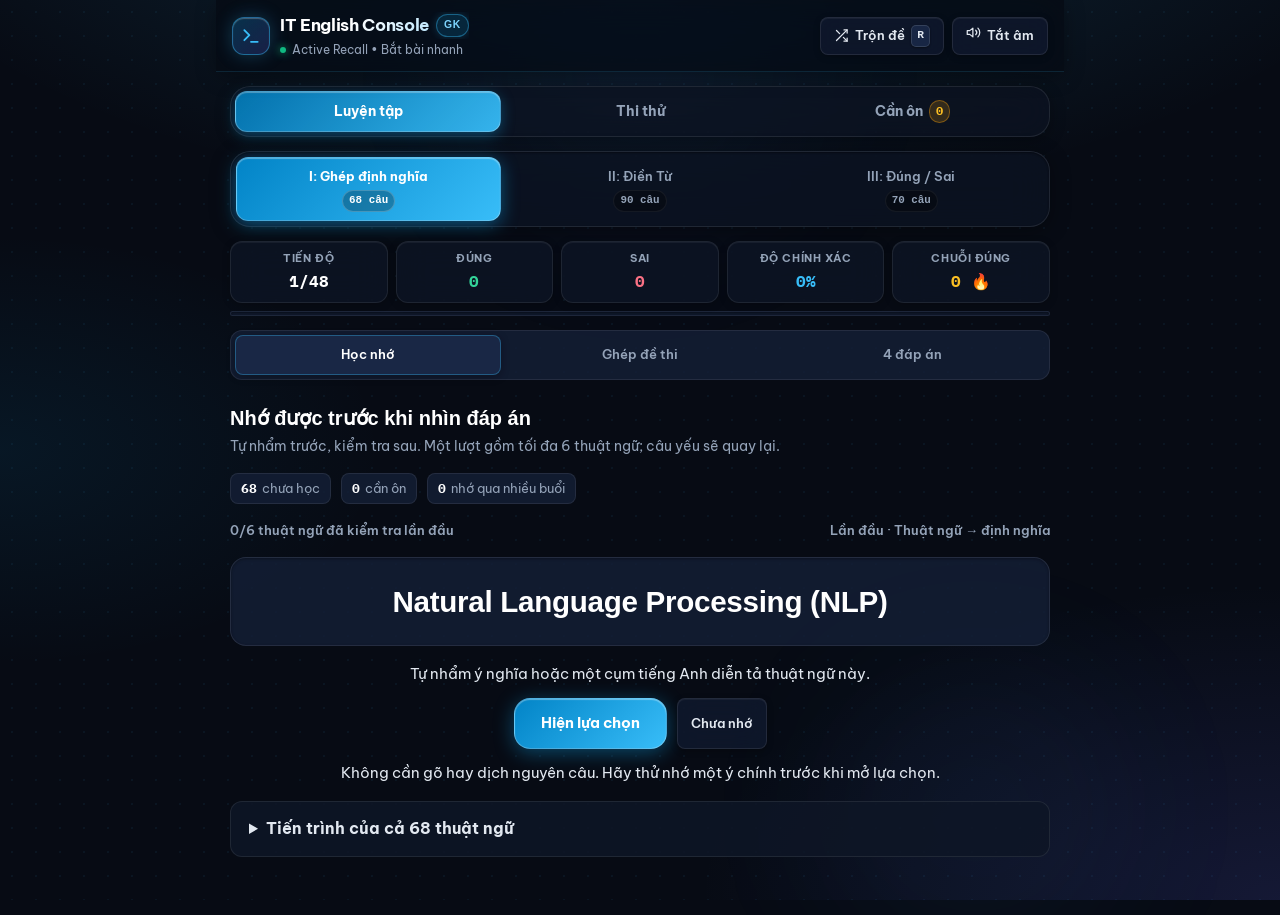
==== commit 2f809cb0: "feat: them hieu ung tra loi dung sai va nang cap giao dien web" ====
--- a/index.html
+++ b/index.html
@@ -101,6 +101,10 @@
           <span class="metric-label">Độ chính xác</span>
           <span class="metric-value val-accent" id="metric-pct">0%</span>
         </div>
+        <div class="metric-chip metric-chip-streak" id="metric-streak-wrap" title="Chuỗi trả lời đúng liên tiếp">
+          <span class="metric-label">Chuỗi Đúng</span>
+          <span class="metric-value val-amber" id="metric-streak">0 🔥</span>
+        </div>
       </div>
 
       <div class="review-alert-wrap" id="review-alert-wrap" style="display:none;">
--- a/base.css
+++ b/base.css
@@ -96,11 +96,14 @@
 body {
   background-color: var(--bg);
   background-image:
-    radial-gradient(ellipse 90% 55% at 50% -15%, rgba(56, 189, 248, 0.12), transparent 75%),
-    radial-gradient(ellipse 70% 45% at 100% 100%, rgba(99, 102, 241, 0.08), transparent 65%),
-    radial-gradient(rgba(255, 255, 255, 0.035) 1px, transparent 1px);
-  background-size: 100% 100%, 100% 100%, 28px 28px;
+    radial-gradient(ellipse 85% 55% at 50% -18%, rgba(56, 189, 248, 0.18), transparent 75%),
+    radial-gradient(ellipse 65% 50% at 100% 100%, rgba(99, 102, 241, 0.15), transparent 70%),
+    radial-gradient(ellipse 50% 40% at 0% 50%, rgba(14, 165, 233, 0.08), transparent 60%),
+    radial-gradient(rgba(56, 189, 248, 0.06) 1.2px, transparent 1.2px);
+  background-size: 100% 100%, 100% 100%, 100% 100%, 24px 24px;
   background-attachment: fixed;
+  position: relative;
+  overflow-x: hidden;
   color: var(--text-2);
   font-family: 'Be Vietnam Pro', -apple-system, BlinkMacSystemFont, 'Segoe UI', Roboto, sans-serif;
   min-height: 100vh;
@@ -127,18 +130,17 @@
   display: flex;
   justify-content: space-between;
   align-items: center;
-  padding-bottom: 12px;
-  border-bottom: 1px solid var(--border-subtle);
   gap: 12px;
   position: sticky;
   top: 0;
   z-index: 100;
-  background: rgba(7, 11, 20, 0.88);
-  backdrop-filter: blur(16px);
-  -webkit-backdrop-filter: blur(16px);
+  background: rgba(7, 11, 20, 0.82);
+  backdrop-filter: blur(20px) saturate(180%);
+  -webkit-backdrop-filter: blur(20px) saturate(180%);
   margin: -16px -14px 0 -14px;
-  padding: 12px 14px;
-  border-bottom: 1px solid rgba(255, 255, 255, 0.06);
+  padding: 12px 16px;
+  border-bottom: 1px solid rgba(56, 189, 248, 0.14);
+  box-shadow: 0 4px 20px -2px rgba(0, 0, 0, 0.4);
 }
 
 .app-brand {
@@ -151,15 +153,15 @@
 .app-brand-mark {
   width: 38px;
   height: 38px;
-  background: linear-gradient(135deg, rgba(14, 165, 233, 0.22), rgba(99, 102, 241, 0.2));
-  border: 1px solid rgba(56, 189, 248, 0.38);
+  background: linear-gradient(135deg, rgba(14, 165, 233, 0.25), rgba(99, 102, 241, 0.22));
+  border: 1px solid rgba(56, 189, 248, 0.45);
   border-radius: var(--radius-md);
   display: flex;
   align-items: center;
   justify-content: center;
-  color: var(--accent);
+  color: #38bdf8;
   flex-shrink: 0;
-  box-shadow: 0 0 16px rgba(14, 165, 233, 0.2);
+  box-shadow: 0 0 18px rgba(56, 189, 248, 0.25), inset 0 1px 1px rgba(255, 255, 255, 0.25);
   transition: all var(--transition);
 }
 
@@ -184,6 +186,12 @@
   white-space: nowrap;
   overflow: hidden;
   text-overflow: ellipsis;
+}
+
+.app-brand-title span:first-child {
+  background: linear-gradient(135deg, #ffffff 45%, #bae6fd 100%);
+  -webkit-background-clip: text;
+  -webkit-text-fill-color: transparent;
 }
 
 .app-badge-gk {
@@ -231,10 +239,11 @@
 }
 
 .btn-quiet {
-  background: var(--surface-1);
-  border: 1px solid var(--border-subtle);
+  background: rgba(18, 28, 50, 0.7);
+  backdrop-filter: blur(12px);
+  border: 1px solid rgba(255, 255, 255, 0.09);
   color: var(--text-2);
-  padding: 7px 12px;
+  padding: 7px 13px;
   border-radius: var(--radius-sm);
   font-size: 0.82rem;
   font-weight: 600;
@@ -245,17 +254,19 @@
   transition: all var(--transition);
   touch-action: manipulation;
   min-height: 38px;
+  box-shadow: 0 2px 6px rgba(0, 0, 0, 0.25), inset 0 1px 0 rgba(255, 255, 255, 0.05);
 }
 
 .btn-quiet:hover {
-  background: var(--surface-2);
-  color: var(--text-1);
-  border-color: var(--border-hover);
-  transform: translateY(-1px);
+  background: rgba(28, 44, 76, 0.9);
+  color: #ffffff;
+  border-color: rgba(56, 189, 248, 0.4);
+  transform: translateY(-1.5px);
+  box-shadow: 0 4px 14px rgba(0, 0, 0, 0.35), 0 0 12px rgba(56, 189, 248, 0.18);
 }
 
 .btn-quiet:active {
-  transform: scale(0.97);
+  transform: scale(0.96) translateY(0);
 }
 
 .btn-quiet:focus-visible {
@@ -285,15 +296,15 @@
    Segmented Navigation (Part I / II / III / Exam)
    ========================================================================== */
 .segmented-control {
-  background: var(--surface-1);
-  backdrop-filter: blur(16px);
-  -webkit-backdrop-filter: blur(16px);
-  border: 1px solid var(--border-subtle);
-  border-radius: var(--radius-lg);
-  padding: 4px;
-  display: flex;
-  gap: 5px;
-  box-shadow: var(--shadow-sm);
+  background: rgba(12, 19, 34, 0.8);
+  backdrop-filter: blur(20px);
+  -webkit-backdrop-filter: blur(20px);
+  border: 1px solid rgba(255, 255, 255, 0.09);
+  border-radius: var(--radius-xl);
+  padding: 5px;
+  display: flex;
+  gap: 6px;
+  box-shadow: 0 4px 20px rgba(0, 0, 0, 0.35), inset 0 1px 2px rgba(0, 0, 0, 0.4);
 }
 
 .seg-item {
@@ -318,15 +329,17 @@
 }
 
 .seg-item:hover {
-  color: var(--text-1);
-  background: rgba(255, 255, 255, 0.04);
+  color: #ffffff;
+  background: rgba(255, 255, 255, 0.05);
+  transform: translateY(-1px);
 }
 
 .seg-item.active {
-  background: linear-gradient(135deg, rgba(2, 132, 199, 0.9) 0%, rgba(56, 189, 248, 0.95) 100%);
-  color: #ffffff;
-  border: 1px solid rgba(56, 189, 248, 0.5);
-  box-shadow: 0 4px 14px rgba(14, 165, 233, 0.35);
+  background: linear-gradient(135deg, #0284c7 0%, #38bdf8 100%);
+  color: #ffffff;
+  font-weight: 700;
+  border: 1px solid rgba(255, 255, 255, 0.25);
+  box-shadow: 0 4px 18px rgba(14, 165, 233, 0.45), inset 0 1px 1px rgba(255, 255, 255, 0.35);
 }
 
 .seg-item .count {
@@ -357,15 +370,15 @@
 
 .metrics-grid {
   display: grid;
-  grid-template-columns: repeat(4, 1fr);
+  grid-template-columns: repeat(5, minmax(0, 1fr));
   gap: 8px;
 }
 
 .metric-chip {
-  background: var(--surface-1);
-  backdrop-filter: blur(14px);
-  -webkit-backdrop-filter: blur(14px);
-  border: 1px solid var(--border-subtle);
+  background: rgba(14, 22, 38, 0.75);
+  backdrop-filter: blur(16px);
+  -webkit-backdrop-filter: blur(16px);
+  border: 1px solid rgba(255, 255, 255, 0.08);
   border-radius: var(--radius-md);
   padding: 8px 10px;
   display: flex;
@@ -377,6 +390,7 @@
   transition: all var(--transition);
   position: relative;
   overflow: hidden;
+  box-shadow: 0 2px 8px rgba(0, 0, 0, 0.2), inset 0 1px 0 rgba(255, 255, 255, 0.05);
 }
 
 .metric-chip::before {
@@ -477,19 +491,18 @@
    Main Console Surface (Hero Card)
    ========================================================================== */
 .console-card {
-  background: var(--surface-1);
-  backdrop-filter: blur(20px);
-  -webkit-backdrop-filter: blur(20px);
-  border: 1px solid var(--border-subtle);
-  border-top: 1px solid var(--border-card-top);
-  border-radius: var(--radius-xl);
-  padding: 24px;
+  background: rgba(13, 20, 36, 0.88);
+  backdrop-filter: blur(24px);
+  -webkit-backdrop-filter: blur(24px);
+  border: 1px solid rgba(255, 255, 255, 0.08);
+  border-top: 1px solid rgba(255, 255, 255, 0.16);
+  border-radius: var(--radius-2xl);
+  padding: 26px;
   display: flex;
   flex-direction: column;
-  gap: 18px;
-  box-shadow: var(--shadow-card);
+  gap: 20px;
+  box-shadow: 0 24px 60px -12px rgba(0, 0, 0, 0.75), 0 0 0 1px rgba(255, 255, 255, 0.06), inset 0 1px 1px rgba(255, 255, 255, 0.1);
   position: relative;
-  animation: cardIn 220ms cubic-bezier(0.16, 1, 0.3, 1);
 }
 
 @keyframes cardIn {
@@ -625,6 +638,39 @@
   font-weight: 800;
 }
 
+/* Exam Mode / Active Selected State */
+.choice-row.exam-selected,
+.choice-row[aria-pressed="true"] {
+  background: rgba(14, 165, 233, 0.22) !important;
+  border-color: #38bdf8 !important;
+  color: #ffffff !important;
+  box-shadow: 0 0 0 1.5px #38bdf8, 0 4px 18px rgba(56, 189, 248, 0.35) !important;
+  transform: translateY(-1px);
+}
+
+.choice-row.exam-selected .key-badge,
+.choice-row[aria-pressed="true"] .key-badge {
+  background: #38bdf8 !important;
+  color: #070b14 !important;
+  border-color: #38bdf8 !important;
+  font-weight: 800 !important;
+  box-shadow: 0 0 10px rgba(56, 189, 248, 0.5) !important;
+}
+
+.choice-row.exam-selected .choice-text,
+.choice-row[aria-pressed="true"] .choice-text {
+  color: #ffffff !important;
+  font-weight: 600 !important;
+}
+
+.choice-row.exam-selected kbd,
+.choice-row[aria-pressed="true"] kbd {
+  background: rgba(56, 189, 248, 0.25) !important;
+  border-color: #38bdf8 !important;
+  color: #38bdf8 !important;
+  font-weight: 700 !important;
+}
+
 .choice-row:disabled {
   cursor: default;
 }
@@ -729,6 +775,31 @@
   color: #ffffff;
 }
 
+/* Exam Mode Binary Selected State */
+.binary-btn.exam-selected,
+.binary-btn[aria-pressed="true"] {
+  background: rgba(14, 165, 233, 0.22) !important;
+  border-color: #38bdf8 !important;
+  color: #ffffff !important;
+  box-shadow: 0 0 0 1.5px #38bdf8, 0 4px 18px rgba(56, 189, 248, 0.35) !important;
+  transform: translateY(-1px);
+}
+
+.binary-btn.exam-selected .key-badge,
+.binary-btn[aria-pressed="true"] .key-badge {
+  background: #38bdf8 !important;
+  color: #070b14 !important;
+  border-color: #38bdf8 !important;
+  font-weight: 800 !important;
+  box-shadow: 0 0 10px rgba(56, 189, 248, 0.5) !important;
+}
+
+.binary-btn.exam-selected span:last-child,
+.binary-btn[aria-pressed="true"] span:last-child {
+  color: #ffffff !important;
+  font-weight: 700 !important;
+}
+
 .binary-btn:disabled {
   cursor: default;
 }
@@ -854,32 +925,32 @@
 }
 
 .btn-primary {
-  background: var(--accent-gradient);
-  border: 1px solid rgba(56, 189, 248, 0.4);
+  background: linear-gradient(135deg, #0284c7 0%, #38bdf8 100%);
+  border: 1px solid rgba(255, 255, 255, 0.25);
   color: #ffffff;
   font-weight: 700;
   font-size: 0.95rem;
-  padding: 12px 24px;
-  border-radius: var(--radius-md);
+  padding: 12px 26px;
+  border-radius: var(--radius-lg);
   cursor: pointer;
   display: inline-flex;
   align-items: center;
   justify-content: center;
   gap: 8px;
   transition: all var(--transition);
-  box-shadow: 0 4px 18px rgba(14, 165, 233, 0.35);
+  box-shadow: 0 4px 20px rgba(14, 165, 233, 0.4), inset 0 1px 1px rgba(255, 255, 255, 0.35);
   min-height: 48px;
   touch-action: manipulation;
 }
 
 .btn-primary:hover {
   transform: translateY(-2px);
-  box-shadow: 0 6px 24px rgba(56, 189, 248, 0.5);
-  border-color: #7dd3fc;
+  box-shadow: 0 6px 28px rgba(56, 189, 248, 0.6), inset 0 1px 1px rgba(255, 255, 255, 0.4);
+  border-color: #ffffff;
 }
 
 .btn-primary:active {
-  transform: translateY(0);
+  transform: scale(0.97) translateY(0);
 }
 
 .btn-primary:focus-visible {
@@ -1159,3 +1230,386 @@
     display: none;
   }
 }
+
+
+/* ==========================================================================
+   Micro-interactions, Streak & Rich Animations
+   ========================================================================== */
+
+/* Enhanced Card Slide Entrance */
+.console-card {
+  animation: cardEnter 0.28s cubic-bezier(0.16, 1, 0.3, 1) both;
+}
+
+@keyframes cardEnter {
+  from {
+    opacity: 0;
+    transform: translateY(12px) scale(0.992);
+  }
+  to {
+    opacity: 1;
+    transform: translateY(0) scale(1);
+  }
+}
+
+/* Choice Row Active Press & Select Animations */
+.choice-row {
+  transition: transform 0.15s cubic-bezier(0.16, 1, 0.3, 1),
+              background 0.2s ease,
+              border-color 0.2s ease,
+              box-shadow 0.25s ease;
+}
+
+.choice-row:active:not(:disabled),
+.binary-btn:active:not(:disabled) {
+  transform: scale(0.982) !important;
+}
+
+/* Exam Mode Selected Pulse */
+.choice-row.exam-selected,
+.binary-btn.exam-selected {
+  animation: selectPop 0.22s cubic-bezier(0.16, 1, 0.3, 1) both;
+}
+
+@keyframes selectPop {
+  0% { transform: scale(0.975); }
+  50% { transform: scale(1.018); }
+  100% { transform: scale(1); }
+}
+
+/* Correct Answer Bounce */
+.choice-row.state-correct,
+.binary-btn.state-correct {
+  animation: correctBounce 0.36s cubic-bezier(0.16, 1, 0.3, 1) both;
+}
+
+@keyframes correctBounce {
+  0% { transform: scale(0.98); }
+  45% { transform: scale(1.025); }
+  75% { transform: scale(0.995); }
+  100% { transform: scale(1); }
+}
+
+/* Incorrect Answer Shake */
+.choice-row.state-incorrect,
+.binary-btn.state-incorrect {
+  animation: shakeIncorrect 0.38s cubic-bezier(0.36, 0.07, 0.19, 0.97) both;
+}
+
+@keyframes shakeIncorrect {
+  0%, 100% { transform: translateX(0); }
+  20% { transform: translateX(-6px); }
+  40% { transform: translateX(6px); }
+  60% { transform: translateX(-4px); }
+  80% { transform: translateX(3px); }
+}
+
+/* Feedback Box Slide In */
+.feedback-panel {
+  animation: feedbackSlideIn 0.32s cubic-bezier(0.16, 1, 0.3, 1) both;
+}
+
+@keyframes feedbackSlideIn {
+  from {
+    opacity: 0;
+    transform: translateY(14px) scale(0.985);
+  }
+  to {
+    opacity: 1;
+    transform: translateY(0) scale(1);
+  }
+}
+
+/* Streak Combo Badge */
+.streak-badge {
+  display: inline-flex;
+  align-items: center;
+  gap: 4px;
+  background: linear-gradient(135deg, #f59e0b, #ef4444);
+  color: #ffffff;
+  font-weight: 800;
+  font-size: 0.76rem;
+  letter-spacing: 0.04em;
+  padding: 3px 10px;
+  border-radius: 999px;
+  box-shadow: 0 0 12px rgba(245, 158, 11, 0.5);
+  margin-left: 8px;
+  animation: comboPop 0.35s cubic-bezier(0.175, 0.885, 0.32, 1.275) both;
+}
+
+@keyframes comboPop {
+  0% { transform: scale(0.6) rotate(-4deg); opacity: 0; }
+  100% { transform: scale(1) rotate(0deg); opacity: 1; }
+}
+
+/* Progress bar leading shimmer */
+.track-fill {
+  position: relative;
+  overflow: hidden;
+  transition: width 0.32s cubic-bezier(0.16, 1, 0.3, 1);
+}
+
+.track-fill::after {
+  content: '';
+  position: absolute;
+  top: 0;
+  left: 0;
+  right: 0;
+  bottom: 0;
+  background: linear-gradient(90deg, transparent 0%, rgba(255, 255, 255, 0.35) 50%, transparent 100%);
+  animation: trackGlow 2.2s infinite;
+}
+
+@keyframes trackGlow {
+  0% { transform: translateX(-100%); }
+  100% { transform: translateX(100%); }
+}
+
+/* Shuffle button icon spin when clicked */
+#btn-shuffle:active svg {
+  transform: rotate(180deg);
+  transition: transform 0.25s cubic-bezier(0.16, 1, 0.3, 1);
+}
+
+/* Ambient Glowing Aurora Background Orbs */
+body::before, body::after {
+  content: '';
+  position: fixed;
+  border-radius: 50%;
+  pointer-events: none;
+  z-index: -1;
+  filter: blur(85px);
+  opacity: 0.42;
+}
+
+body::before {
+  top: -120px;
+  left: 50%;
+  transform: translateX(-50%);
+  width: 520px;
+  height: 380px;
+  background: radial-gradient(circle, rgba(56, 189, 248, 0.22), rgba(99, 102, 241, 0.12), transparent 70%);
+  animation: floatAurora1 14s ease-in-out infinite alternate;
+}
+
+body::after {
+  bottom: -80px;
+  right: 5%;
+  width: 480px;
+  height: 340px;
+  background: radial-gradient(circle, rgba(99, 102, 241, 0.2), rgba(56, 189, 248, 0.1), transparent 70%);
+  animation: floatAurora2 18s ease-in-out infinite alternate;
+}
+
+@keyframes floatAurora1 {
+  0% { transform: translateX(-50%) translateY(0) scale(1); }
+  50% { transform: translateX(-45%) translateY(35px) scale(1.08); }
+  100% { transform: translateX(-55%) translateY(15px) scale(0.95); }
+}
+
+@keyframes floatAurora2 {
+  0% { transform: translateY(0) scale(1); }
+  50% { transform: translateY(-30px) translateX(-20px) scale(1.05); }
+  100% { transform: translateY(20px) translateX(10px) scale(0.92); }
+}
+
+/* ==========================================================================
+   Answer Feedback Effects & Celebrations
+   ========================================================================== */
+
+/* Active Card Reactions */
+.console-card.card-pulse-correct,
+.memory-study.card-pulse-correct,
+.guided-question.card-pulse-correct {
+  animation: cardCorrectGlow 0.65s cubic-bezier(0.16, 1, 0.3, 1) both;
+}
+
+@keyframes cardCorrectGlow {
+  0% {
+    border-color: var(--emerald) !important;
+    box-shadow: 0 0 0 2px var(--emerald), 0 0 35px rgba(16, 185, 129, 0.45), 0 24px 60px -12px rgba(0, 0, 0, 0.75) !important;
+    transform: scale(1.008);
+  }
+  100% {
+    border-color: rgba(255, 255, 255, 0.08);
+    box-shadow: 0 24px 60px -12px rgba(0, 0, 0, 0.75), 0 0 0 1px rgba(255, 255, 255, 0.06);
+    transform: scale(1);
+  }
+}
+
+.console-card.card-shake-wrong,
+.memory-study.card-shake-wrong,
+.guided-question.card-shake-wrong {
+  animation: cardWrongWobble 0.45s cubic-bezier(0.36, 0.07, 0.19, 0.97) both;
+}
+
+@keyframes cardWrongWobble {
+  0%, 100% {
+    border-color: rgba(255, 255, 255, 0.08);
+    transform: translateX(0);
+  }
+  20% {
+    border-color: var(--rose) !important;
+    box-shadow: 0 0 28px rgba(244, 63, 94, 0.45), 0 24px 60px -12px rgba(0, 0, 0, 0.75) !important;
+    transform: translateX(-6px);
+  }
+  40% { transform: translateX(6px); }
+  60% { transform: translateX(-4px); }
+  80% { transform: translateX(2px); }
+}
+
+/* Beacon Guide on the Correct Answer when Wrong */
+.beacon-guide {
+  position: relative;
+  animation: beaconGuidePulse 1.4s ease-in-out infinite !important;
+  z-index: 2;
+}
+
+@keyframes beaconGuidePulse {
+  0%, 100% {
+    box-shadow: 0 0 0 0 rgba(16, 185, 129, 0.65), 0 0 20px rgba(16, 185, 129, 0.4);
+    border-color: var(--emerald) !important;
+  }
+  50% {
+    box-shadow: 0 0 0 9px rgba(16, 185, 129, 0), 0 0 35px rgba(16, 185, 129, 0.75);
+    border-color: var(--emerald-light) !important;
+  }
+}
+
+/* Floating Answer Feedback Pills */
+.fx-floating-pill {
+  position: fixed;
+  transform: translate(-50%, -50%);
+  pointer-events: none;
+  z-index: 100000;
+  display: inline-flex;
+  align-items: center;
+  gap: 8px;
+  padding: 9px 20px;
+  border-radius: 999px;
+  font-family: 'Be Vietnam Pro', -apple-system, sans-serif;
+  font-size: 0.95rem;
+  font-weight: 800;
+  letter-spacing: -0.01em;
+  white-space: nowrap;
+  backdrop-filter: blur(16px);
+  -webkit-backdrop-filter: blur(16px);
+  box-shadow: 0 12px 32px rgba(0, 0, 0, 0.65);
+  animation: fxFloatUp 1.05s cubic-bezier(0.16, 1, 0.3, 1) forwards;
+}
+
+.fx-floating-pill.fx-correct {
+  background: linear-gradient(135deg, rgba(6, 78, 59, 0.96), rgba(16, 185, 129, 0.96));
+  color: #ffffff;
+  border: 1px solid rgba(52, 211, 153, 0.7);
+  box-shadow: 0 12px 32px rgba(0, 0, 0, 0.65), 0 0 28px rgba(16, 185, 129, 0.55);
+}
+
+.fx-floating-pill.fx-wrong {
+  background: linear-gradient(135deg, rgba(136, 19, 55, 0.96), rgba(244, 63, 94, 0.96));
+  color: #ffffff;
+  border: 1px solid rgba(251, 113, 133, 0.7);
+  box-shadow: 0 12px 32px rgba(0, 0, 0, 0.65), 0 0 28px rgba(244, 63, 94, 0.55);
+}
+
+.fx-floating-pill.fx-fire {
+  background: linear-gradient(135deg, #b45309, #ea580c, #dc2626);
+  color: #ffffff;
+  border: 1px solid rgba(251, 191, 36, 0.85);
+  box-shadow: 0 14px 36px rgba(0, 0, 0, 0.7), 0 0 32px rgba(245, 158, 11, 0.75);
+}
+
+.fx-floating-pill .fx-icon {
+  font-size: 1.2rem;
+  line-height: 1;
+  filter: drop-shadow(0 2px 4px rgba(0, 0, 0, 0.35));
+}
+
+@keyframes fxFloatUp {
+  0% {
+    opacity: 0;
+    transform: translate(-50%, 0) scale(0.65);
+  }
+  16% {
+    opacity: 1;
+    transform: translate(-50%, -18px) scale(1.08);
+  }
+  30% {
+    transform: translate(-50%, -26px) scale(1);
+  }
+  75% {
+    opacity: 1;
+    transform: translate(-50%, -48px) scale(0.98);
+  }
+  100% {
+    opacity: 0;
+    transform: translate(-50%, -66px) scale(0.9);
+  }
+}
+
+/* Metric Streak Chip Styling */
+.metric-chip-streak {
+  position: relative;
+  transition: all var(--transition);
+}
+
+.metric-chip-streak.has-streak {
+  border-color: rgba(245, 158, 11, 0.35);
+  background: rgba(245, 158, 11, 0.08);
+}
+
+.metric-chip-streak.streak-fire {
+  border-color: rgba(245, 158, 11, 0.6) !important;
+  background: linear-gradient(135deg, rgba(245, 158, 11, 0.14), rgba(239, 68, 68, 0.12)) !important;
+  box-shadow: 0 0 20px rgba(245, 158, 11, 0.3), inset 0 0 12px rgba(239, 68, 68, 0.15) !important;
+}
+
+.metric-chip-streak.streak-fire .val-amber {
+  color: #fbbf24 !important;
+  animation: flamePulse 1.2s ease-in-out infinite alternate;
+}
+
+@keyframes flamePulse {
+  0% {
+    text-shadow: 0 0 8px rgba(245, 158, 11, 0.6);
+    transform: scale(1);
+  }
+  100% {
+    text-shadow: 0 0 16px rgba(239, 68, 68, 0.9), 0 0 24px rgba(245, 158, 11, 0.7);
+    transform: scale(1.08);
+  }
+}
+
+.val-amber {
+  color: var(--amber-light);
+}
+
+/* Next Question Button Glow & Pulse */
+#btn-next {
+  position: relative;
+  overflow: hidden;
+  box-shadow: 0 4px 18px rgba(14, 165, 233, 0.45);
+  animation: btnNextPulse 2.4s ease-in-out infinite;
+}
+
+@keyframes btnNextPulse {
+  0%, 100% {
+    box-shadow: 0 4px 18px rgba(14, 165, 233, 0.45);
+  }
+  50% {
+    box-shadow: 0 4px 26px rgba(56, 189, 248, 0.75), 0 0 16px rgba(56, 189, 248, 0.45);
+  }
+}
+
+/* Reduced Motion Graceful Degradation */
+@media (prefers-reduced-motion: reduce) {
+  body::before, body::after,
+  .console-card.card-pulse-correct,
+  .console-card.card-shake-wrong,
+  .fx-floating-pill,
+  #btn-next,
+  .beacon-guide {
+    animation: none !important;
+    transform: none !important;
+  }
+}
--- a/study.css
+++ b/study.css
@@ -21,12 +21,13 @@
 .study-tabs {
   display: flex;
   gap: 6px;
-  background: var(--surface-1);
-  backdrop-filter: blur(14px);
-  -webkit-backdrop-filter: blur(14px);
-  border: 1px solid var(--border-subtle);
-  border-radius: var(--radius-lg);
+  background: rgba(12, 19, 34, 0.75);
+  backdrop-filter: blur(16px);
+  -webkit-backdrop-filter: blur(16px);
+  border: 1px solid rgba(255, 255, 255, 0.09);
+  border-radius: var(--radius-xl);
   padding: 4px;
+  box-shadow: 0 4px 16px rgba(0, 0, 0, 0.3);
 }
 
 .study-tabs button {
@@ -48,14 +49,19 @@
 
 .study-tabs button:hover {
   color: var(--text-1);
-  background: rgba(255, 255, 255, 0.04);
+  background: rgba(255, 255, 255, 0.06);
+  transform: translateY(-1px);
+}
+
+.study-tabs button:active {
+  transform: scale(0.97);
 }
 
 .study-tabs button.active {
   color: #ffffff;
-  background: var(--surface-3);
-  border-color: rgba(56, 189, 248, 0.4);
-  box-shadow: 0 2px 10px rgba(0, 0, 0, 0.35);
+  background: linear-gradient(135deg, rgba(2, 132, 199, 0.85), rgba(56, 189, 248, 0.95));
+  border-color: rgba(255, 255, 255, 0.25);
+  box-shadow: 0 4px 14px rgba(14, 165, 233, 0.35), inset 0 1px 1px rgba(255, 255, 255, 0.3);
 }
 
 #due-count {
@@ -281,12 +287,16 @@
   background: var(--emerald-muted) !important;
   border-color: var(--emerald) !important;
   color: #ffffff !important;
+  box-shadow: 0 0 16px rgba(16, 185, 129, 0.35);
+  animation: correctBounce 0.36s cubic-bezier(0.16, 1, 0.3, 1) both;
 }
 
 .guided-option.is-wrong {
   background: var(--rose-muted) !important;
   border-color: var(--rose) !important;
   color: #ffffff !important;
+  box-shadow: 0 0 16px rgba(244, 63, 94, 0.35);
+  animation: shakeIncorrect 0.38s cubic-bezier(0.36, 0.07, 0.19, 0.97) both;
 }
 
 .guided-letter {
@@ -334,12 +344,16 @@
 
 .memory-feedback.is-right {
   border-color: var(--emerald-border);
-  background: rgba(16, 185, 129, 0.08);
+  background: rgba(16, 185, 129, 0.1);
+  box-shadow: 0 8px 24px rgba(16, 185, 129, 0.15);
+  animation: feedbackSlideIn 0.32s cubic-bezier(0.16, 1, 0.3, 1) both;
 }
 
 .memory-feedback.is-wrong {
   border-color: var(--rose-border);
-  background: rgba(244, 63, 94, 0.08);
+  background: rgba(244, 63, 94, 0.1);
+  box-shadow: 0 8px 24px rgba(244, 63, 94, 0.15);
+  animation: feedbackSlideIn 0.32s cubic-bezier(0.16, 1, 0.3, 1) both;
 }
 
 .memory-feedback h3 {
@@ -700,8 +714,8 @@
 }
 
 .exam-map button {
-  background: var(--surface-2);
-  border: 1px solid var(--border-subtle);
+  background: rgba(18, 28, 50, 0.7);
+  border: 1px solid rgba(255, 255, 255, 0.08);
   color: var(--text-2);
   height: 38px;
   border-radius: var(--radius-sm);
@@ -710,23 +724,39 @@
   font-weight: 700;
   cursor: pointer;
   transition: all var(--transition);
+  box-shadow: 0 2px 4px rgba(0, 0, 0, 0.25);
+}
+
+.exam-map button:hover {
+  background: rgba(28, 44, 76, 0.9);
+  border-color: rgba(56, 189, 248, 0.45);
+  color: #ffffff;
+  transform: translateY(-1.5px);
+  box-shadow: 0 4px 10px rgba(0, 0, 0, 0.35);
+}
+
+.exam-map button:active {
+  transform: scale(0.93) translateY(0);
 }
 
 .exam-map button.current {
-  border-color: var(--accent);
-  box-shadow: 0 0 10px var(--accent-glow);
+  border-color: #38bdf8;
+  background: rgba(14, 165, 233, 0.25);
+  color: #ffffff;
+  box-shadow: 0 0 14px rgba(56, 189, 248, 0.45);
 }
 
 .exam-map button.answered {
-  background: rgba(16, 185, 129, 0.2);
-  border-color: var(--emerald-border);
-  color: var(--emerald-light);
+  background: rgba(16, 185, 129, 0.22);
+  border-color: rgba(16, 185, 129, 0.5);
+  color: #34d399;
 }
 
 .exam-map button.flagged {
-  border-color: var(--amber);
-  color: var(--amber-light);
-  box-shadow: 0 0 8px rgba(245, 158, 11, 0.4);
+  border-color: #f59e0b;
+  background: rgba(245, 158, 11, 0.2);
+  color: #fbbf24;
+  box-shadow: 0 0 10px rgba(245, 158, 11, 0.45);
 }
 
 .exam-review {
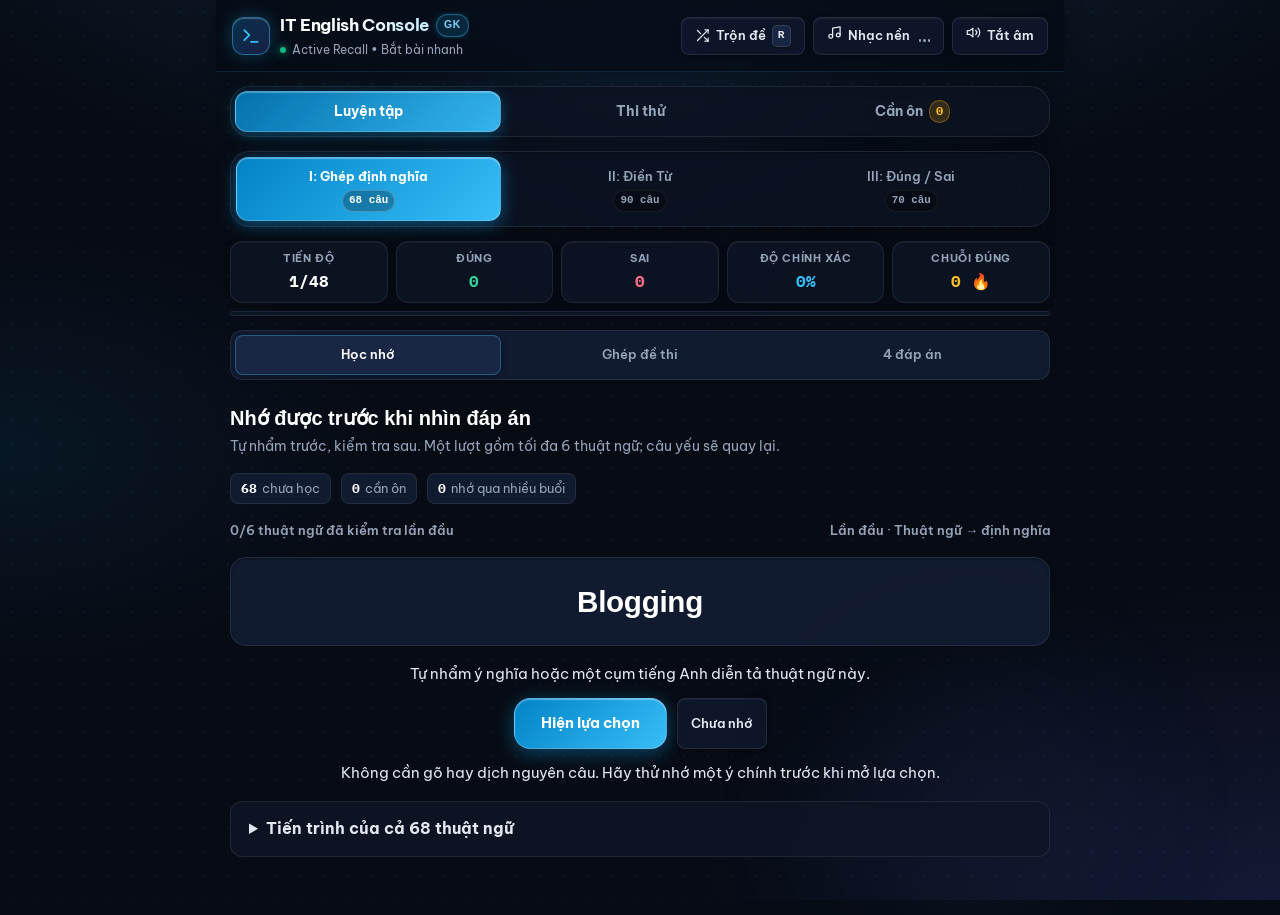
==== commit b3cfa663: "feat: them nhac nen dong luc Winning Game MKMS" ====
--- a/index.html
+++ b/index.html
@@ -50,7 +50,21 @@
           <kbd>R</kbd>
         </button>
 
-        <button id="btn-audio" class="btn-quiet is-active" title="Bật / Tắt âm thanh" aria-label="Bật hoặc tắt âm thanh">
+        <button id="btn-bgm" class="btn-quiet" title="Nhạc nền động lực (Winning Game - MKMS)" aria-label="Bật hoặc tắt nhạc nền">
+          <span id="bgm-icon-wrap">
+            <svg class="bgm-icon" width="15" height="15" viewBox="0 0 24 24" fill="none" stroke="currentColor" stroke-width="2" stroke-linecap="round" stroke-linejoin="round">
+              <path d="M9 18V5l12-2v13"></path>
+              <circle cx="6" cy="18" r="3"></circle>
+              <circle cx="18" cy="16" r="3"></circle>
+            </svg>
+          </span>
+          <span id="bgm-label">Nhạc nền</span>
+          <span class="bgm-bars" aria-hidden="true">
+            <span></span><span></span><span></span>
+          </span>
+        </button>
+
+        <button id="btn-audio" class="btn-quiet is-active" title="Bật / Tắt âm thanh hiệu ứng" aria-label="Bật hoặc tắt âm thanh hiệu ứng">
           <span id="audio-icon-wrap">
             <svg width="15" height="15" viewBox="0 0 24 24" fill="none" stroke="currentColor" stroke-width="2" stroke-linecap="round" stroke-linejoin="round">
               <polygon points="11 5 6 9 2 9 2 15 6 15 11 19 11 5"></polygon>
--- a/base.css
+++ b/base.css
@@ -1613,3 +1613,77 @@
     transform: none !important;
   }
 }
+
+/* ==========================================================================
+   Background Music (BGM) Controls & Equalizer Animation
+   ========================================================================== */
+#btn-bgm {
+  position: relative;
+  transition: all var(--transition);
+}
+
+#btn-bgm.is-active {
+  background: linear-gradient(135deg, rgba(245, 158, 11, 0.2), rgba(239, 68, 68, 0.18)) !important;
+  border-color: rgba(245, 158, 11, 0.55) !important;
+  color: #fbbf24 !important;
+  box-shadow: 0 0 16px rgba(245, 158, 11, 0.35), inset 0 1px 0 rgba(255, 255, 255, 0.12) !important;
+}
+
+#btn-bgm .bgm-icon {
+  transition: transform 0.25s ease;
+}
+
+#btn-bgm.is-active .bgm-icon {
+  color: #fbbf24;
+  transform: scale(1.08);
+}
+
+.bgm-bars {
+  display: inline-flex;
+  align-items: flex-end;
+  gap: 2px;
+  height: 12px;
+  margin-left: 3px;
+  vertical-align: middle;
+}
+
+.bgm-bars span {
+  width: 2.5px;
+  height: 3px;
+  background: var(--text-3);
+  border-radius: 999px;
+  transition: all 0.2s ease;
+}
+
+#btn-bgm.is-active .bgm-bars span {
+  background: #fbbf24;
+  box-shadow: 0 0 4px #fbbf24;
+  animation: bgmBarDance 0.8s ease-in-out infinite alternate;
+}
+
+#btn-bgm.is-active .bgm-bars span:nth-child(1) {
+  animation-delay: 0.1s;
+}
+
+#btn-bgm.is-active .bgm-bars span:nth-child(2) {
+  animation-delay: 0.35s;
+}
+
+#btn-bgm.is-active .bgm-bars span:nth-child(3) {
+  animation-delay: 0.2s;
+}
+
+@keyframes bgmBarDance {
+  0% { height: 3px; }
+  100% { height: 13px; }
+}
+
+@media (max-width: 520px) {
+  .top-actions {
+    gap: 5px;
+  }
+  .btn-quiet {
+    padding: 6px 8px;
+    font-size: 0.74rem;
+  }
+}
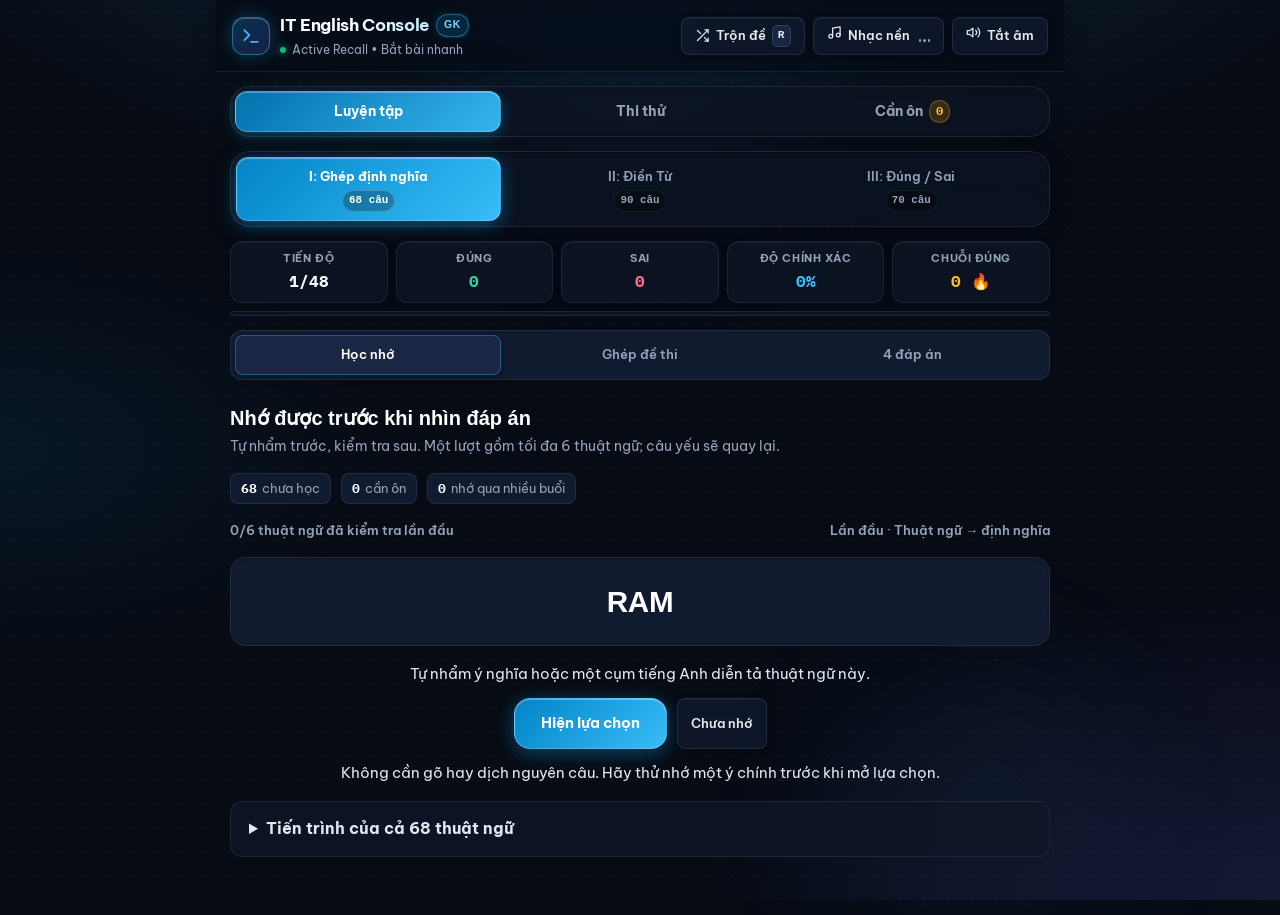
==== commit 628c7bd1: "feat: tich hop file audio Winning Game MKMS va engine HTML5 phat nhac truc tiep" ====
--- a/index.html
+++ b/index.html
@@ -145,6 +145,7 @@
 
   </div>
 
+  <audio id="bgm-audio" src="bgm.m4a" preload="auto" loop></audio>
   <script src="questions.js"></script>
   <script src="app.js"></script>
   <script src="part1.js"></script>
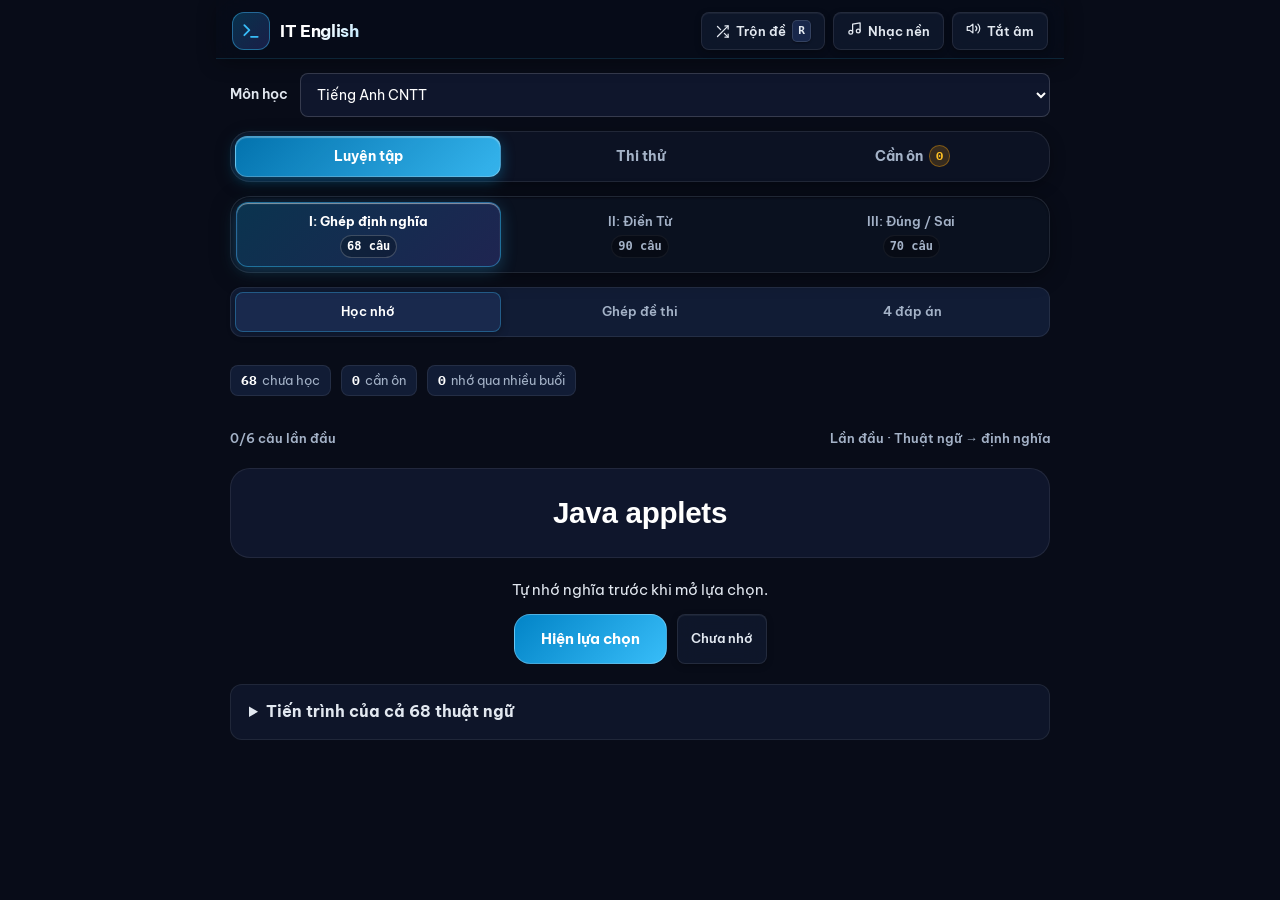
==== commit f2e74346: "Add project management study subject and streamline learning UI" ====
--- a/index.html
+++ b/index.html
@@ -11,6 +11,8 @@
   <link href="https://fonts.googleapis.com/css2?family=Be+Vietnam+Pro:wght@400;500;600;700;800&family=IBM+Plex+Mono:wght@400;500;600;700&display=swap" rel="stylesheet">
   <link rel="stylesheet" href="base.css">
   <link rel="stylesheet" href="study.css">
+  <link rel="stylesheet" href="motion.css">
+  <link rel="stylesheet" href="pm.css">
 </head>
 <body>
 
@@ -27,13 +29,8 @@
         </div>
         <div class="brand-text">
           <h1 class="app-brand-title">
-            <span>IT English Console</span>
-            <span class="app-badge-gk">GK</span>
+            <span>IT English</span>
           </h1>
-          <div class="app-brand-sub">
-            <span class="live-dot" aria-hidden="true"></span>
-            <span>Active Recall • Bắt bài nhanh</span>
-          </div>
         </div>
       </div>
 
@@ -50,7 +47,7 @@
           <kbd>R</kbd>
         </button>
 
-        <button id="btn-bgm" class="btn-quiet" title="Nhạc nền động lực (Winning Game - MKMS)" aria-label="Bật hoặc tắt nhạc nền">
+        <button id="btn-bgm" class="btn-quiet" title="Nhạc nền: bai1.mp3" aria-label="Bật hoặc tắt nhạc nền">
           <span id="bgm-icon-wrap">
             <svg class="bgm-icon" width="15" height="15" viewBox="0 0 24 24" fill="none" stroke="currentColor" stroke-width="2" stroke-linecap="round" stroke-linejoin="round">
               <path d="M9 18V5l12-2v13"></path>
@@ -145,13 +142,16 @@
 
   </div>
 
-  <audio id="bgm-audio" src="bgm.m4a" preload="auto" loop></audio>
+  <audio id="bgm-audio" src="bai1.mp3" preload="metadata" loop></audio>
   <script src="questions.js"></script>
   <script src="app.js"></script>
   <script src="part1.js"></script>
   <script src="memory.js"></script>
   <script src="writing.js"></script>
   <script src="study.js"></script>
+  <script src="pm-data.js"></script>
+  <script src="pm.js"></script>
+  <script src="motion.js"></script>
 
 </body>
 </html>
--- a/base.css
+++ b/base.css
@@ -1,11 +1,11 @@
 :root {
   /* Surface & Base Palette - Deep Midnight Slate */
-  --bg: #070b14;
-  --bg-surface: #0e1526;
-  --surface-1: rgba(14, 22, 38, 0.88);
-  --surface-2: rgba(20, 31, 54, 0.82);
-  --surface-3: rgba(28, 43, 74, 0.85);
-  --surface-hover: rgba(36, 54, 92, 0.9);
+  --bg: #080c18;
+  --bg-surface: #0f162c;
+  --surface-1: rgba(15, 23, 44, 0.88);
+  --surface-2: rgba(20, 32, 60, 0.82);
+  --surface-3: rgba(28, 44, 82, 0.85);
+  --surface-hover: rgba(36, 58, 108, 0.9);
   
   /* Borders */
   --border-subtle: rgba(255, 255, 255, 0.08);
@@ -94,13 +94,13 @@
 }
 
 body {
-  background-color: var(--bg);
+  background-color: #080c18;
   background-image:
-    radial-gradient(ellipse 85% 55% at 50% -18%, rgba(56, 189, 248, 0.18), transparent 75%),
-    radial-gradient(ellipse 65% 50% at 100% 100%, rgba(99, 102, 241, 0.15), transparent 70%),
-    radial-gradient(ellipse 50% 40% at 0% 50%, rgba(14, 165, 233, 0.08), transparent 60%),
-    radial-gradient(rgba(56, 189, 248, 0.06) 1.2px, transparent 1.2px);
-  background-size: 100% 100%, 100% 100%, 100% 100%, 24px 24px;
+    radial-gradient(ellipse 90% 60% at 50% -10%, rgba(14, 165, 233, 0.22), transparent 72%),
+    radial-gradient(ellipse 70% 50% at 100% 25%, rgba(99, 102, 241, 0.18), transparent 65%),
+    radial-gradient(ellipse 60% 45% at 0% 70%, rgba(16, 185, 129, 0.12), transparent 60%),
+    radial-gradient(rgba(56, 189, 248, 0.08) 1.2px, transparent 1.2px);
+  background-size: 100% 100%, 100% 100%, 100% 100%, 28px 28px;
   background-attachment: fixed;
   position: relative;
   overflow-x: hidden;
@@ -134,7 +134,7 @@
   position: sticky;
   top: 0;
   z-index: 100;
-  background: rgba(7, 11, 20, 0.82);
+  background: rgba(8, 12, 24, 0.86);
   backdrop-filter: blur(20px) saturate(180%);
   -webkit-backdrop-filter: blur(20px) saturate(180%);
   margin: -16px -14px 0 -14px;
@@ -223,12 +223,6 @@
   border-radius: 50%;
   background: var(--emerald);
   box-shadow: 0 0 8px var(--emerald);
-  animation: pulseDot 2.2s ease-in-out infinite;
-}
-
-@keyframes pulseDot {
-  0%, 100% { opacity: 1; transform: scale(1); box-shadow: 0 0 8px var(--emerald); }
-  50% { opacity: 0.55; transform: scale(0.85); box-shadow: 0 0 3px var(--emerald); }
 }
 
 .top-actions {
@@ -335,11 +329,11 @@
 }
 
 .seg-item.active {
-  background: linear-gradient(135deg, #0284c7 0%, #38bdf8 100%);
+  background: linear-gradient(135deg, rgba(14, 165, 233, 0.24), rgba(99, 102, 241, 0.24));
   color: #ffffff;
   font-weight: 700;
-  border: 1px solid rgba(255, 255, 255, 0.25);
-  box-shadow: 0 4px 18px rgba(14, 165, 233, 0.45), inset 0 1px 1px rgba(255, 255, 255, 0.35);
+  border: 1px solid rgba(56, 189, 248, 0.45);
+  box-shadow: 0 4px 16px rgba(56, 189, 248, 0.25), inset 0 1px 0 rgba(255, 255, 255, 0.2), inset 0 1px 1px rgba(255, 255, 255, 0.35);
 }
 
 .seg-item .count {
@@ -375,22 +369,22 @@
 }
 
 .metric-chip {
-  background: rgba(14, 22, 38, 0.75);
-  backdrop-filter: blur(16px);
-  -webkit-backdrop-filter: blur(16px);
+  background: rgba(14, 22, 42, 0.8);
+  backdrop-filter: blur(18px);
+  -webkit-backdrop-filter: blur(18px);
   border: 1px solid rgba(255, 255, 255, 0.08);
-  border-radius: var(--radius-md);
-  padding: 8px 10px;
+  border-radius: var(--radius-lg);
+  padding: 10px 8px;
   display: flex;
   flex-direction: column;
   align-items: center;
   justify-content: center;
   text-align: center;
-  gap: 2px;
+  gap: 3px;
   transition: all var(--transition);
   position: relative;
   overflow: hidden;
-  box-shadow: 0 2px 8px rgba(0, 0, 0, 0.2), inset 0 1px 0 rgba(255, 255, 255, 0.05);
+  box-shadow: 0 4px 16px rgba(0, 0, 0, 0.25), inset 0 1px 0 rgba(255, 255, 255, 0.07);
 }
 
 .metric-chip::before {
@@ -399,7 +393,22 @@
   top: 0;
   left: 0;
   right: 0;
-  height: 2px;
+  height: 2.5px;
+  background: transparent;
+  transition: background var(--transition);
+}
+
+.metric-chip:nth-child(1)::before { background: #38bdf8; }
+.metric-chip:nth-child(2)::before { background: #10b981; }
+.metric-chip:nth-child(3)::before { background: #f43f5e; }
+.metric-chip:nth-child(4)::before { background: #818cf8; }
+.metric-chip:nth-child(5)::before { background: #f59e0b; }
+
+.metric-chip:hover {
+  border-color: rgba(56, 189, 248, 0.35);
+  transform: translateY(-2px);
+  box-shadow: 0 8px 24px rgba(0, 0, 0, 0.35);
+}
   background: transparent;
   transition: background var(--transition);
 }
@@ -452,7 +461,6 @@
   align-items: center;
   gap: 7px;
   transition: all var(--transition);
-  animation: pulseGlow 2.5s infinite;
   touch-action: manipulation;
 }
 
@@ -461,11 +469,6 @@
   border-color: var(--rose);
   transform: translateY(-1px);
   color: #ffffff;
-}
-
-@keyframes pulseGlow {
-  0%, 100% { box-shadow: 0 0 0 0 rgba(244, 63, 94, 0.25); }
-  50% { box-shadow: 0 0 14px 2px rgba(244, 63, 94, 0.35); }
 }
 
 .track-line {
@@ -491,7 +494,7 @@
    Main Console Surface (Hero Card)
    ========================================================================== */
 .console-card {
-  background: rgba(13, 20, 36, 0.88);
+  background: rgba(14, 21, 40, 0.9);
   backdrop-filter: blur(24px);
   -webkit-backdrop-filter: blur(24px);
   border: 1px solid rgba(255, 255, 255, 0.08);
@@ -503,11 +506,6 @@
   gap: 20px;
   box-shadow: 0 24px 60px -12px rgba(0, 0, 0, 0.75), 0 0 0 1px rgba(255, 255, 255, 0.06), inset 0 1px 1px rgba(255, 255, 255, 0.1);
   position: relative;
-}
-
-@keyframes cardIn {
-  from { opacity: 0; transform: translateY(8px); }
-  to { opacity: 1; transform: translateY(0); }
 }
 
 .card-meta {
@@ -815,12 +813,6 @@
   border: 1px solid var(--border-subtle);
   border-radius: var(--radius-lg);
   padding: 18px 20px;
-  animation: slideUp 240ms cubic-bezier(0.16, 1, 0.3, 1);
-}
-
-@keyframes slideUp {
-  from { opacity: 0; transform: translateY(10px); }
-  to { opacity: 1; transform: translateY(0); }
 }
 
 .feedback-status {
@@ -1237,20 +1229,6 @@
    ========================================================================== */
 
 /* Enhanced Card Slide Entrance */
-.console-card {
-  animation: cardEnter 0.28s cubic-bezier(0.16, 1, 0.3, 1) both;
-}
-
-@keyframes cardEnter {
-  from {
-    opacity: 0;
-    transform: translateY(12px) scale(0.992);
-  }
-  to {
-    opacity: 1;
-    transform: translateY(0) scale(1);
-  }
-}
 
 /* Choice Row Active Press & Select Animations */
 .choice-row {
@@ -1267,58 +1245,14 @@
 
 /* Exam Mode Selected Pulse */
 .choice-row.exam-selected,
-.binary-btn.exam-selected {
-  animation: selectPop 0.22s cubic-bezier(0.16, 1, 0.3, 1) both;
-}
-
-@keyframes selectPop {
-  0% { transform: scale(0.975); }
-  50% { transform: scale(1.018); }
-  100% { transform: scale(1); }
-}
 
 /* Correct Answer Bounce */
 .choice-row.state-correct,
-.binary-btn.state-correct {
-  animation: correctBounce 0.36s cubic-bezier(0.16, 1, 0.3, 1) both;
-}
-
-@keyframes correctBounce {
-  0% { transform: scale(0.98); }
-  45% { transform: scale(1.025); }
-  75% { transform: scale(0.995); }
-  100% { transform: scale(1); }
-}
 
 /* Incorrect Answer Shake */
 .choice-row.state-incorrect,
-.binary-btn.state-incorrect {
-  animation: shakeIncorrect 0.38s cubic-bezier(0.36, 0.07, 0.19, 0.97) both;
-}
-
-@keyframes shakeIncorrect {
-  0%, 100% { transform: translateX(0); }
-  20% { transform: translateX(-6px); }
-  40% { transform: translateX(6px); }
-  60% { transform: translateX(-4px); }
-  80% { transform: translateX(3px); }
-}
 
 /* Feedback Box Slide In */
-.feedback-panel {
-  animation: feedbackSlideIn 0.32s cubic-bezier(0.16, 1, 0.3, 1) both;
-}
-
-@keyframes feedbackSlideIn {
-  from {
-    opacity: 0;
-    transform: translateY(14px) scale(0.985);
-  }
-  to {
-    opacity: 1;
-    transform: translateY(0) scale(1);
-  }
-}
 
 /* Streak Combo Badge */
 .streak-badge {
@@ -1334,12 +1268,6 @@
   border-radius: 999px;
   box-shadow: 0 0 12px rgba(245, 158, 11, 0.5);
   margin-left: 8px;
-  animation: comboPop 0.35s cubic-bezier(0.175, 0.885, 0.32, 1.275) both;
-}
-
-@keyframes comboPop {
-  0% { transform: scale(0.6) rotate(-4deg); opacity: 0; }
-  100% { transform: scale(1) rotate(0deg); opacity: 1; }
 }
 
 /* Progress bar leading shimmer */
@@ -1357,12 +1285,6 @@
   right: 0;
   bottom: 0;
   background: linear-gradient(90deg, transparent 0%, rgba(255, 255, 255, 0.35) 50%, transparent 100%);
-  animation: trackGlow 2.2s infinite;
-}
-
-@keyframes trackGlow {
-  0% { transform: translateX(-100%); }
-  100% { transform: translateX(100%); }
 }
 
 /* Shuffle button icon spin when clicked */
@@ -1389,7 +1311,6 @@
   width: 520px;
   height: 380px;
   background: radial-gradient(circle, rgba(56, 189, 248, 0.22), rgba(99, 102, 241, 0.12), transparent 70%);
-  animation: floatAurora1 14s ease-in-out infinite alternate;
 }
 
 body::after {
@@ -1398,19 +1319,6 @@
   width: 480px;
   height: 340px;
   background: radial-gradient(circle, rgba(99, 102, 241, 0.2), rgba(56, 189, 248, 0.1), transparent 70%);
-  animation: floatAurora2 18s ease-in-out infinite alternate;
-}
-
-@keyframes floatAurora1 {
-  0% { transform: translateX(-50%) translateY(0) scale(1); }
-  50% { transform: translateX(-45%) translateY(35px) scale(1.08); }
-  100% { transform: translateX(-55%) translateY(15px) scale(0.95); }
-}
-
-@keyframes floatAurora2 {
-  0% { transform: translateY(0) scale(1); }
-  50% { transform: translateY(-30px) translateX(-20px) scale(1.05); }
-  100% { transform: translateY(20px) translateX(10px) scale(0.92); }
 }
 
 /* ==========================================================================
@@ -1420,131 +1328,14 @@
 /* Active Card Reactions */
 .console-card.card-pulse-correct,
 .memory-study.card-pulse-correct,
-.guided-question.card-pulse-correct {
-  animation: cardCorrectGlow 0.65s cubic-bezier(0.16, 1, 0.3, 1) both;
-}
-
-@keyframes cardCorrectGlow {
-  0% {
-    border-color: var(--emerald) !important;
-    box-shadow: 0 0 0 2px var(--emerald), 0 0 35px rgba(16, 185, 129, 0.45), 0 24px 60px -12px rgba(0, 0, 0, 0.75) !important;
-    transform: scale(1.008);
-  }
-  100% {
-    border-color: rgba(255, 255, 255, 0.08);
-    box-shadow: 0 24px 60px -12px rgba(0, 0, 0, 0.75), 0 0 0 1px rgba(255, 255, 255, 0.06);
-    transform: scale(1);
-  }
-}
 
 .console-card.card-shake-wrong,
 .memory-study.card-shake-wrong,
-.guided-question.card-shake-wrong {
-  animation: cardWrongWobble 0.45s cubic-bezier(0.36, 0.07, 0.19, 0.97) both;
-}
-
-@keyframes cardWrongWobble {
-  0%, 100% {
-    border-color: rgba(255, 255, 255, 0.08);
-    transform: translateX(0);
-  }
-  20% {
-    border-color: var(--rose) !important;
-    box-shadow: 0 0 28px rgba(244, 63, 94, 0.45), 0 24px 60px -12px rgba(0, 0, 0, 0.75) !important;
-    transform: translateX(-6px);
-  }
-  40% { transform: translateX(6px); }
-  60% { transform: translateX(-4px); }
-  80% { transform: translateX(2px); }
-}
 
 /* Beacon Guide on the Correct Answer when Wrong */
 .beacon-guide {
   position: relative;
-  animation: beaconGuidePulse 1.4s ease-in-out infinite !important;
   z-index: 2;
-}
-
-@keyframes beaconGuidePulse {
-  0%, 100% {
-    box-shadow: 0 0 0 0 rgba(16, 185, 129, 0.65), 0 0 20px rgba(16, 185, 129, 0.4);
-    border-color: var(--emerald) !important;
-  }
-  50% {
-    box-shadow: 0 0 0 9px rgba(16, 185, 129, 0), 0 0 35px rgba(16, 185, 129, 0.75);
-    border-color: var(--emerald-light) !important;
-  }
-}
-
-/* Floating Answer Feedback Pills */
-.fx-floating-pill {
-  position: fixed;
-  transform: translate(-50%, -50%);
-  pointer-events: none;
-  z-index: 100000;
-  display: inline-flex;
-  align-items: center;
-  gap: 8px;
-  padding: 9px 20px;
-  border-radius: 999px;
-  font-family: 'Be Vietnam Pro', -apple-system, sans-serif;
-  font-size: 0.95rem;
-  font-weight: 800;
-  letter-spacing: -0.01em;
-  white-space: nowrap;
-  backdrop-filter: blur(16px);
-  -webkit-backdrop-filter: blur(16px);
-  box-shadow: 0 12px 32px rgba(0, 0, 0, 0.65);
-  animation: fxFloatUp 1.05s cubic-bezier(0.16, 1, 0.3, 1) forwards;
-}
-
-.fx-floating-pill.fx-correct {
-  background: linear-gradient(135deg, rgba(6, 78, 59, 0.96), rgba(16, 185, 129, 0.96));
-  color: #ffffff;
-  border: 1px solid rgba(52, 211, 153, 0.7);
-  box-shadow: 0 12px 32px rgba(0, 0, 0, 0.65), 0 0 28px rgba(16, 185, 129, 0.55);
-}
-
-.fx-floating-pill.fx-wrong {
-  background: linear-gradient(135deg, rgba(136, 19, 55, 0.96), rgba(244, 63, 94, 0.96));
-  color: #ffffff;
-  border: 1px solid rgba(251, 113, 133, 0.7);
-  box-shadow: 0 12px 32px rgba(0, 0, 0, 0.65), 0 0 28px rgba(244, 63, 94, 0.55);
-}
-
-.fx-floating-pill.fx-fire {
-  background: linear-gradient(135deg, #b45309, #ea580c, #dc2626);
-  color: #ffffff;
-  border: 1px solid rgba(251, 191, 36, 0.85);
-  box-shadow: 0 14px 36px rgba(0, 0, 0, 0.7), 0 0 32px rgba(245, 158, 11, 0.75);
-}
-
-.fx-floating-pill .fx-icon {
-  font-size: 1.2rem;
-  line-height: 1;
-  filter: drop-shadow(0 2px 4px rgba(0, 0, 0, 0.35));
-}
-
-@keyframes fxFloatUp {
-  0% {
-    opacity: 0;
-    transform: translate(-50%, 0) scale(0.65);
-  }
-  16% {
-    opacity: 1;
-    transform: translate(-50%, -18px) scale(1.08);
-  }
-  30% {
-    transform: translate(-50%, -26px) scale(1);
-  }
-  75% {
-    opacity: 1;
-    transform: translate(-50%, -48px) scale(0.98);
-  }
-  100% {
-    opacity: 0;
-    transform: translate(-50%, -66px) scale(0.9);
-  }
 }
 
 /* Metric Streak Chip Styling */
@@ -1566,18 +1357,6 @@
 
 .metric-chip-streak.streak-fire .val-amber {
   color: #fbbf24 !important;
-  animation: flamePulse 1.2s ease-in-out infinite alternate;
-}
-
-@keyframes flamePulse {
-  0% {
-    text-shadow: 0 0 8px rgba(245, 158, 11, 0.6);
-    transform: scale(1);
-  }
-  100% {
-    text-shadow: 0 0 16px rgba(239, 68, 68, 0.9), 0 0 24px rgba(245, 158, 11, 0.7);
-    transform: scale(1.08);
-  }
 }
 
 .val-amber {
@@ -1589,30 +1368,10 @@
   position: relative;
   overflow: hidden;
   box-shadow: 0 4px 18px rgba(14, 165, 233, 0.45);
-  animation: btnNextPulse 2.4s ease-in-out infinite;
-}
-
-@keyframes btnNextPulse {
-  0%, 100% {
-    box-shadow: 0 4px 18px rgba(14, 165, 233, 0.45);
-  }
-  50% {
-    box-shadow: 0 4px 26px rgba(56, 189, 248, 0.75), 0 0 16px rgba(56, 189, 248, 0.45);
-  }
 }
 
 /* Reduced Motion Graceful Degradation */
-@media (prefers-reduced-motion: reduce) {
-  body::before, body::after,
-  .console-card.card-pulse-correct,
-  .console-card.card-shake-wrong,
-  .fx-floating-pill,
-  #btn-next,
-  .beacon-guide {
-    animation: none !important;
-    transform: none !important;
-  }
-}
+
 
 /* ==========================================================================
    Background Music (BGM) Controls & Equalizer Animation
@@ -1658,24 +1417,6 @@
 #btn-bgm.is-active .bgm-bars span {
   background: #fbbf24;
   box-shadow: 0 0 4px #fbbf24;
-  animation: bgmBarDance 0.8s ease-in-out infinite alternate;
-}
-
-#btn-bgm.is-active .bgm-bars span:nth-child(1) {
-  animation-delay: 0.1s;
-}
-
-#btn-bgm.is-active .bgm-bars span:nth-child(2) {
-  animation-delay: 0.35s;
-}
-
-#btn-bgm.is-active .bgm-bars span:nth-child(3) {
-  animation-delay: 0.2s;
-}
-
-@keyframes bgmBarDance {
-  0% { height: 3px; }
-  100% { height: 13px; }
 }
 
 @media (max-width: 520px) {
--- a/study.css
+++ b/study.css
@@ -21,7 +21,7 @@
 .study-tabs {
   display: flex;
   gap: 6px;
-  background: rgba(12, 19, 34, 0.75);
+  background: rgba(13, 20, 38, 0.85); box-shadow: 0 8px 30px rgba(0, 0, 0, 0.35), inset 0 1px 1px rgba(255, 255, 255, 0.08);
   backdrop-filter: blur(16px);
   -webkit-backdrop-filter: blur(16px);
   border: 1px solid rgba(255, 255, 255, 0.09);
@@ -87,24 +87,21 @@
 
 #study-notice:not(:empty) {
   position: fixed;
-  top: 16px;
+  bottom: 28px;
   left: 50%;
   transform: translateX(-50%);
-  z-index: 1000;
-  background: rgba(14, 22, 38, 0.96);
-  border: 1px solid var(--accent);
-  color: #ffffff;
-  padding: 8px 18px;
+  z-index: 10000;
+  background: rgba(15, 23, 44, 0.95);
+  backdrop-filter: blur(20px);
+  -webkit-backdrop-filter: blur(20px);
+  border: 1px solid rgba(56, 189, 248, 0.5);
+  color: #ffffff;
+  padding: 10px 22px;
   border-radius: 999px;
-  font-size: 0.85rem;
-  font-weight: 600;
-  box-shadow: 0 8px 24px rgba(0, 0, 0, 0.5), 0 0 16px rgba(56, 189, 248, 0.3);
-  animation: slideDown 200ms ease-out;
-}
-
-@keyframes slideDown {
-  from { opacity: 0; transform: translate(-50%, -10px); }
-  to { opacity: 1; transform: translate(-50%, 0); }
+  font-size: 0.88rem;
+  font-weight: 700;
+  box-shadow: 0 12px 36px rgba(0, 0, 0, 0.6), 0 0 24px rgba(56, 189, 248, 0.35);
+  pointer-events: none;
 }
 
 /* ==========================================================================
@@ -201,9 +198,11 @@
 }
 
 .memory-question {
-  background: var(--surface-2);
-  border: 1px solid var(--border-subtle);
-  border-radius: var(--radius-lg);
+  background: rgba(15, 24, 48, 0.85);
+  border: 1px solid rgba(255, 255, 255, 0.1);
+  border-top: 1px solid rgba(255, 255, 255, 0.18);
+  border-radius: var(--radius-xl);
+  box-shadow: 0 12px 32px rgba(0, 0, 0, 0.35), inset 0 1px 1px rgba(255, 255, 255, 0.08);
   padding: 20px;
   text-align: center;
   box-shadow: inset 0 1px 3px rgba(0, 0, 0, 0.3);
@@ -288,7 +287,6 @@
   border-color: var(--emerald) !important;
   color: #ffffff !important;
   box-shadow: 0 0 16px rgba(16, 185, 129, 0.35);
-  animation: correctBounce 0.36s cubic-bezier(0.16, 1, 0.3, 1) both;
 }
 
 .guided-option.is-wrong {
@@ -296,7 +294,6 @@
   border-color: var(--rose) !important;
   color: #ffffff !important;
   box-shadow: 0 0 16px rgba(244, 63, 94, 0.35);
-  animation: shakeIncorrect 0.38s cubic-bezier(0.36, 0.07, 0.19, 0.97) both;
 }
 
 .guided-letter {
@@ -346,14 +343,12 @@
   border-color: var(--emerald-border);
   background: rgba(16, 185, 129, 0.1);
   box-shadow: 0 8px 24px rgba(16, 185, 129, 0.15);
-  animation: feedbackSlideIn 0.32s cubic-bezier(0.16, 1, 0.3, 1) both;
 }
 
 .memory-feedback.is-wrong {
   border-color: var(--rose-border);
   background: rgba(244, 63, 94, 0.1);
   box-shadow: 0 8px 24px rgba(244, 63, 94, 0.15);
-  animation: feedbackSlideIn 0.32s cubic-bezier(0.16, 1, 0.3, 1) both;
 }
 
 .memory-feedback h3 {
--- a/motion.css
+++ b/motion.css
@@ -0,0 +1,66 @@
+/* Animate UI's subtle interaction roles, implemented in CSS for the static app. */
+:root {
+  --motion-fast: 120ms;
+  --motion-enter: 180ms;
+  --motion-ease: cubic-bezier(.16, 1, .3, 1);
+  --text-3:#a4b2c7;
+}
+.app-brand-title,.summary-numeral,.memory-question h3 {
+  background-image:none; -webkit-text-fill-color:var(--text-1); color:var(--text-1);
+}
+.metric-label,.seg-item .count,.shortcut-pill { font-size:.75rem !important; }
+body::before, body::after { display:none; }
+body { background-image:none; }
+.top-bar { position:relative; top:auto; }
+.guided-study .metrics-dashboard { display:none !important; }
+.memory-heading { display:none; }
+.app-brand-mark { box-shadow:none; }
+.bgm-bars { display:none; }
+button, a, input, select, summary {
+  transition: color var(--motion-fast) ease, background-color var(--motion-fast) ease,
+    border-color var(--motion-fast) ease, box-shadow var(--motion-fast) ease,
+    transform var(--motion-fast) var(--motion-ease);
+}
+button:not(:disabled):active { transform:scale(.98); }
+.console-card,.guided-option,.memory-question,.writing-sentence,.guided-question,
+.feedback-panel,.memory-feedback,.btn-primary,.seg-item,.metric-chip {
+  animation:none; box-shadow:none;
+}
+.console-card:hover { transform:none; }
+.track-fill { transition:width 220ms var(--motion-ease); }
+.lesson-enter { animation:lesson-enter var(--motion-enter) var(--motion-ease); }
+@keyframes lesson-enter {
+  from { opacity:.65; transform:translateY(5px); }
+  to { opacity:1; transform:translateY(0); }
+}
+details[open] > :not(summary) { animation:detail-enter 150ms var(--motion-ease); }
+@keyframes detail-enter {
+  from { opacity:.5; transform:translateY(-3px); }
+  to { opacity:1; transform:translateY(0); }
+}
+.memory-study,.guided-matching { gap:20px; }
+.memory-heading h2,.guided-intro h2 { font-size:1.05rem; color:var(--text-2); }
+.memory-progress { padding-bottom:12px; }
+.memory-session-meta { font-size:.8rem; }
+.memory-question,.writing-sentence { background:var(--bg-surface); border:1px solid var(--border-subtle); }
+.memory-feedback,.writing-copy { box-shadow:none !important; }
+.writing-form .memory-note { font-size:.78rem; }
+.memory-note:empty,.guided-finish>span:empty,#study-notice:empty { display:none; }
+.guided-study .top-bar { padding-bottom:8px; }
+.guided-controls { flex-wrap:nowrap; }
+.guided-controls .btn-primary { width:auto; }
+.app-brand-title { white-space:nowrap; }
+@media(hover:hover) and (pointer:fine) {
+  button:not(:disabled):hover { filter:brightness(1.06); }
+}
+@media(max-width:640px) {
+  .top-bar { flex-wrap:wrap; gap:10px; }
+  .top-actions { margin-left:auto; }
+  .memory-study,.guided-matching { gap:16px; }
+  .memory-question,.writing-sentence { padding:16px; }
+  .guided-controls .btn-primary { flex:1; }
+}
+@media(prefers-reduced-motion:reduce) {
+  *,*::before,*::after { animation:none !important; transition:none !important; scroll-behavior:auto !important; }
+  button:not(:disabled):active { transform:none; }
+}
--- a/pm.css
+++ b/pm.css
@@ -0,0 +1,189 @@
+/* Essay learning uses the study console's existing colors and motion tokens. */
+body.pm-study .study-navigation,
+body.pm-study .segmented-control,
+body.pm-study .metrics-dashboard,
+body.pm-study .shortcuts-footer,
+body.pm-study #btn-shuffle { display:none !important; }
+
+.subject-switch { display:flex; align-items:center; gap:12px; flex-wrap:wrap; }
+.subject-switch label { color:var(--text-2); font-size:.85rem; font-weight:600; }
+.subject-switch select { flex:1; min-width:0; }
+.subject-switch select,
+.pm-toolbar select,
+.pm-toolbar input {
+  min-height:44px;
+  padding:10px 12px;
+  color:var(--text-1);
+  background:var(--bg-surface);
+  border:1px solid var(--border-hover);
+  border-radius:8px;
+  font:inherit;
+  font-size:.9rem;
+  caret-color:var(--accent);
+}
+.subject-switch select:focus-visible,
+.pm-toolbar select:focus-visible,
+.pm-toolbar input:focus-visible,
+.pm-draft textarea:focus-visible { outline:2px solid var(--accent); outline-offset:3px; }
+.subject-switch select option,
+.pm-toolbar select option { background:var(--bg-surface); color:var(--text-1); }
+
+.pm-app { display:grid; gap:24px; min-width:0; color:var(--text-1); }
+.pm-app button,
+.pm-app input,
+.pm-app select,
+.pm-app textarea { font-family:inherit; }
+.pm-header { display:grid; gap:8px; }
+.pm-header h2 { font-size:1.5rem; line-height:1.4; font-weight:700; letter-spacing:-.02em; }
+.pm-header p { color:var(--text-2); line-height:1.75; font-size:.9rem; max-width:68ch; }
+.pm-tabs { display:flex; gap:4px; border-bottom:1px solid var(--border-hover); }
+.pm-tabs button {
+  flex:1;
+  min-height:48px;
+  padding:10px 12px;
+  background:none;
+  color:var(--text-2);
+  border:0;
+  border-bottom:2px solid transparent;
+  font-size:.9rem;
+  font-weight:600;
+  cursor:pointer;
+}
+.pm-tabs button[aria-pressed=true] { color:var(--accent); border-bottom-color:var(--accent); }
+.pm-toolbar { display:flex; align-items:flex-end; gap:12px; flex-wrap:wrap; }
+.pm-toolbar label { display:grid; flex:1; gap:8px; color:var(--text-2); font-size:.85rem; min-width:180px; }
+.pm-toolbar input { width:100%; min-width:0; }
+.pm-toolbar input::placeholder { color:var(--text-3); }
+.pm-toolbar select { min-width:0; width:100%; }
+.pm-stats { display:flex; flex-wrap:wrap; gap:10px 22px; padding:0 0 18px; border-bottom:1px solid var(--border-subtle); color:var(--text-2); font-size:.85rem; line-height:1.6; }
+.pm-stats strong,.pm-stats b { color:var(--text-1); font-variant-numeric:tabular-nums; }
+.pm-actions { display:flex; flex-wrap:wrap; align-items:center; gap:12px; }
+.pm-actions button { min-height:48px; }
+.pm-actions .btn-primary { background:var(--accent-deep); color:#fff; box-shadow:none; }
+.pm-actions .btn-primary:hover:not(:disabled) { background:#0369a1; }
+.pm-app .btn-quiet { min-height:44px; }
+.pm-app .btn-primary { box-shadow:none; }
+.pm-catalog { list-style:none; padding:0; margin:0; border-top:1px solid var(--border-hover); }
+.pm-row {
+  display:flex;
+  align-items:flex-start;
+  gap:14px;
+  width:100%;
+  min-height:76px;
+  padding:18px 4px;
+  border:0;
+  border-bottom:1px solid var(--border-subtle);
+  background:transparent;
+  text-align:left;
+  color:var(--text-1);
+  font:inherit;
+}
+button.pm-row { cursor:pointer; }
+.pm-row-number { flex-shrink:0; color:var(--text-3); font-size:.85rem; min-width:24px; padding-top:2px; font-variant-numeric:tabular-nums; }
+.pm-row-main { display:grid; flex:1; min-width:0; gap:6px; }
+.pm-row-main strong { font-size:.95rem; line-height:1.6; font-weight:600; }
+.pm-row-main small { color:var(--text-3); line-height:1.5; font-size:.85rem; }
+.pm-row-state { color:var(--text-2); font-size:.85rem; line-height:1.6; text-align:right; max-width:150px; flex-shrink:0; }
+.pm-meta { display:flex; align-items:center; justify-content:space-between; flex-wrap:wrap; gap:8px 16px; color:var(--text-3); font-size:.85rem; line-height:1.6; font-variant-numeric:tabular-nums; }
+.pm-question { display:grid; gap:12px; padding-top:8px; }
+.pm-question h3 { font-size:1.23rem; line-height:1.8; font-weight:600; max-width:68ch; overflow-wrap:anywhere; }
+.pm-question p { color:var(--text-2); line-height:1.75; font-size:.9rem; }
+.pm-outline { padding:16px 18px; background:var(--bg-surface); border:1px solid var(--border-subtle); border-radius:10px; }
+.pm-outline h4 { font-size:.95rem; margin-bottom:12px; }
+.pm-outline ol { padding-left:22px; }
+.pm-outline li { font-size:.9rem; line-height:1.8; padding:3px 0; }
+.pm-note { border:1px solid rgba(245,158,11,.3); border-radius:8px; padding:12px 14px; color:#f8dba0; background:rgba(245,158,11,.05); font-size:.85rem; line-height:1.75; }
+.pm-note strong { color:#ffe5b4; }
+.pm-draft { display:grid; gap:10px; }
+.pm-draft label { font-size:.9rem; font-weight:600; }
+.pm-draft textarea {
+  display:block;
+  width:100%;
+  min-height:180px;
+  padding:16px;
+  color:var(--text-1);
+  background:var(--bg-surface);
+  border:1px solid var(--border-hover);
+  border-radius:10px;
+  font:inherit;
+  font-size:1rem;
+  line-height:1.8;
+  resize:vertical;
+  caret-color:var(--accent);
+}
+.pm-draft textarea::placeholder { color:var(--text-3); }
+.pm-draft textarea[readonly] { color:var(--text-2); }
+.pm-rubric { display:grid; gap:24px; }
+.pm-rubric fieldset { border:0; min-width:0; padding:0; }
+.pm-rubric legend { width:100%; margin-bottom:4px; padding-bottom:12px; border-bottom:1px solid var(--border-hover); font-size:1rem; font-weight:600; }
+.pm-point { padding:16px 0; border-bottom:1px solid var(--border-subtle); }
+.pm-point p { font-size:.95rem; line-height:1.8; max-width:68ch; }
+.pm-ratings { display:flex; flex-wrap:wrap; align-items:center; gap:8px; margin-top:12px; }
+.pm-ratings label { display:flex; align-items:center; justify-content:center; gap:8px; min-height:44px; padding:8px 12px; border:1px solid var(--border-hover); border-radius:8px; font-size:.85rem; color:var(--text-2); cursor:pointer; }
+.pm-ratings label:has(input:checked) { color:var(--accent); border-color:var(--accent); background:var(--accent-muted); }
+.pm-ratings input { flex-shrink:0; width:17px; height:17px; accent-color:var(--accent); }
+.pm-source pre { color:var(--text-2); white-space:pre-wrap; overflow-wrap:anywhere; font:inherit; line-height:1.85; font-size:.9rem; margin-top:14px; padding:16px 0; }
+.pm-reference { padding-top:16px; border-top:1px solid var(--border-subtle); }
+.pm-reference summary { cursor:pointer; min-height:44px; padding:10px 0; color:var(--text-2); font-size:.9rem; line-height:1.6; }
+.pm-result { display:grid; gap:12px; padding:22px 0; border-top:1px solid var(--border-hover); border-bottom:1px solid var(--border-hover); }
+.pm-result h3 { font-size:1.35rem; line-height:1.5; }
+.pm-result p { font-size:.9rem; color:var(--text-2); line-height:1.8; }
+.pm-exam-map { display:grid; grid-template-columns:repeat(auto-fit,minmax(44px,1fr)); gap:8px; }
+.pm-exam-map button { min-height:44px; border:1px solid var(--border-hover); background:var(--bg-surface); color:var(--text-2); border-radius:8px; font-size:.9rem; font-variant-numeric:tabular-nums; cursor:pointer; }
+.pm-exam-map button.answered { color:var(--accent); background:var(--accent-muted); }
+.pm-exam-map button.flagged { border-color:var(--amber); }
+.pm-exam-map button.current { outline:2px solid var(--accent); outline-offset:2px; }
+.pm-error { color:var(--rose-light); font-size:.9rem; line-height:1.7; }
+.pm-helper { color:var(--text-3); font-size:.85rem; line-height:1.75; max-width:68ch; }
+.pm-empty { padding:28px 0; display:grid; gap:14px; font-size:.95rem; color:var(--text-2); line-height:1.8; }
+.pm-empty h3 { font-size:1.2rem; color:var(--text-1); }
+.pm-session-progress { color:var(--text-3); font-size:.85rem; font-variant-numeric:tabular-nums; line-height:1.7; }
+.pm-point-target { font-size:1rem; font-weight:600; line-height:1.8; padding:16px 0; border-top:1px solid var(--border-subtle); border-bottom:1px solid var(--border-subtle); }
+.pm-app [hidden] { display:none !important; }
+.pm-reading-meta,.pm-reading-nav { display:flex; align-items:center; justify-content:space-between; flex-wrap:wrap; gap:8px 16px; color:var(--text-3); font-size:.85rem; line-height:1.7; }
+.pm-reading-tools { display:flex; align-items:center; justify-content:space-between; flex-wrap:wrap; gap:12px; }
+.pm-reading-tools p { color:var(--text-2); line-height:1.7; font-size:.9rem; flex:1; min-width:220px; }
+.pm-reading-sections { display:grid; gap:24px; }
+.pm-reading-section { border-bottom:1px solid var(--border-subtle); padding-bottom:24px; }
+.pm-reading-section-header { display:flex; align-items:center; justify-content:space-between; gap:16px; margin-bottom:12px; }
+.pm-reading-section-header h4 { font-size:1rem; line-height:1.7; }
+.pm-reading-section-header button { flex-shrink:0; }
+.pm-reading-points { padding-left:24px; max-width:68ch; }
+.pm-reading-points li { line-height:1.9; margin:10px 0; font-size:1rem; padding-left:4px; }
+.pm-reading-nav { border-top:1px solid var(--border-hover); padding-top:16px; }
+.pm-sr-only { position:absolute; width:1px; height:1px; padding:0; margin:-1px; overflow:hidden; clip-path:inset(50%); white-space:nowrap; border:0; }
+
+@media(hover:hover) and (pointer:fine) {
+  button.pm-row:hover { background:rgba(255,255,255,.025); }
+  .pm-tabs button:hover { color:var(--text-1); }
+  .pm-ratings label:hover { border-color:var(--accent); }
+}
+@media(max-width:640px) {
+  .subject-switch { gap:8px; }
+  .subject-switch label { width:100%; }
+  .subject-switch select,.pm-toolbar input,.pm-toolbar select { font-size:16px; width:100%; }
+  .pm-app { gap:20px; }
+  .pm-header h2 { font-size:1.3rem; }
+  .pm-tabs { gap:2px; }
+  .pm-tabs { display:grid; grid-template-columns:1fr 1fr; }
+  .pm-tabs button { padding:10px 5px; font-size:.85rem; }
+  .pm-toolbar { gap:12px; }
+  .pm-toolbar label { width:100%; min-width:0; flex:1 1 100%; }
+  .pm-stats { gap:8px 18px; }
+  .pm-actions { align-items:stretch; gap:8px; }
+  .pm-actions .btn-primary { width:auto; flex:1; min-width:140px; }
+  .pm-actions .btn-quiet { padding:10px 12px; }
+  .pm-row { flex-wrap:wrap; gap:8px 12px; padding:16px 2px; }
+  .pm-row-main { flex-basis:calc(100% - 38px); }
+  .pm-row-state { margin-left:36px; max-width:none; text-align:left; }
+  .pm-question h3 { font-size:1.1rem; line-height:1.8; }
+  .pm-draft textarea { padding:12px; font-size:16px; }
+  .pm-ratings { gap:6px; }
+  .pm-ratings label { padding:8px 10px; flex:1; min-width:80px; }
+  .pm-outline { padding:14px; }
+  .pm-result { padding:18px 0; }
+  .pm-result h3 { font-size:1.2rem; }
+}
+@media(prefers-reduced-motion:reduce) {
+  .pm-app *, .subject-switch * { animation:none !important; transition:none !important; scroll-behavior:auto !important; }
+}
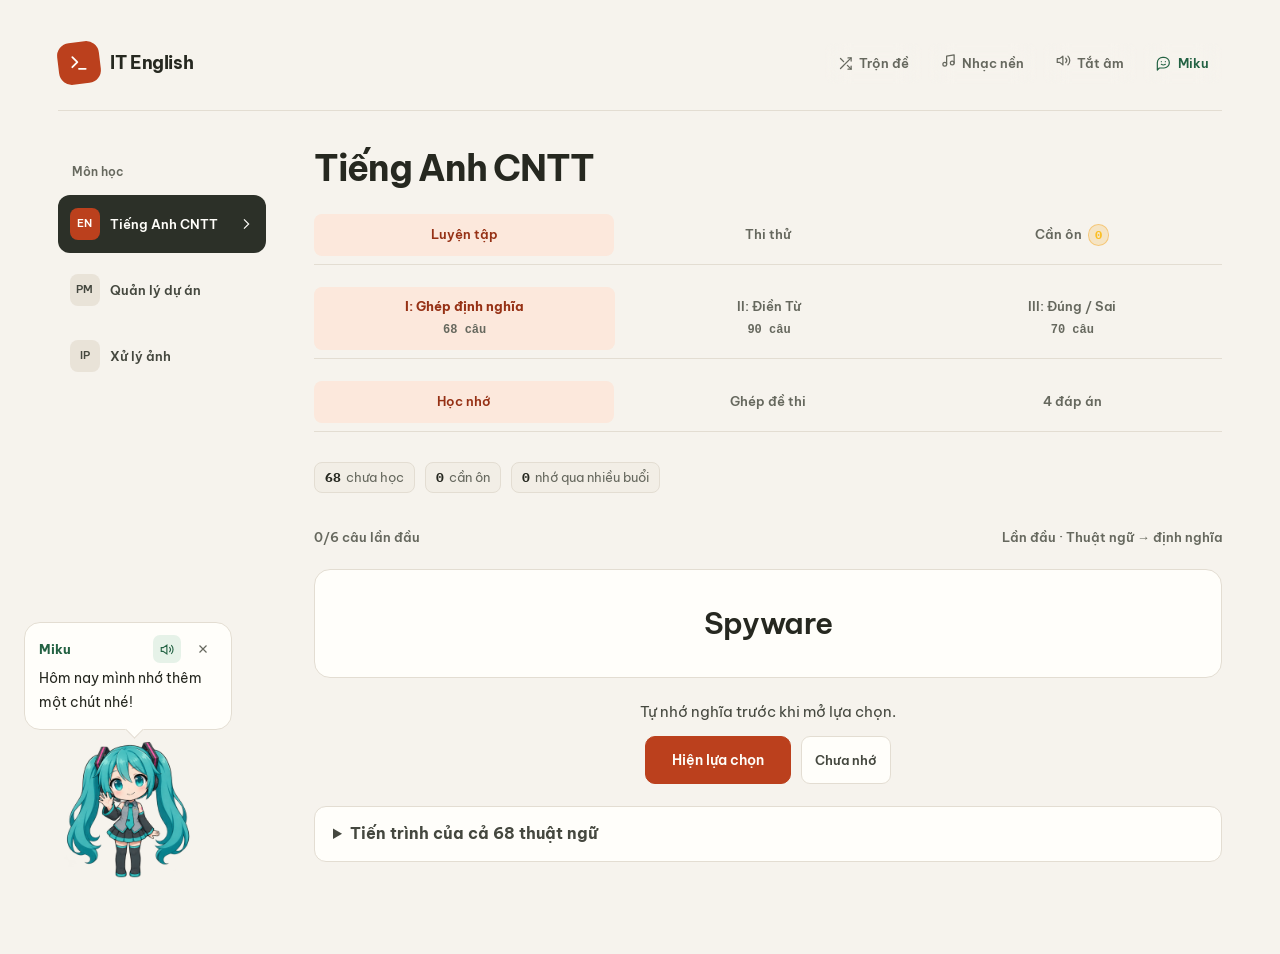
==== commit 2fa69c66: "Add image processing practice, paper redesign, and voiced Miku companion" ====
--- a/index.html
+++ b/index.html
@@ -3,9 +3,9 @@
 <head>
   <meta charset="UTF-8">
   <meta name="viewport" content="width=device-width, initial-scale=1.0, maximum-scale=5.0, viewport-fit=cover">
-  <meta name="theme-color" content="#090d16">
+  <meta name="theme-color" content="#f6f3ed">
   <meta name="description" content="Hệ thống luyện thi Tiếng Anh Chuyên Ngành (TACN) giữa kỳ thông minh với phương pháp Active Recall, dấu hiệu bắt bài và tối ưu di động.">
-  <title>IT English Study Console • Active Recall</title>
+  <title>Góc ôn tập · Học và ghi nhớ</title>
   <link rel="preconnect" href="https://fonts.googleapis.com">
   <link rel="preconnect" href="https://fonts.gstatic.com" crossorigin>
   <link href="https://fonts.googleapis.com/css2?family=Be+Vietnam+Pro:wght@400;500;600;700;800&family=IBM+Plex+Mono:wght@400;500;600;700&display=swap" rel="stylesheet">
@@ -13,6 +13,9 @@
   <link rel="stylesheet" href="study.css">
   <link rel="stylesheet" href="motion.css">
   <link rel="stylesheet" href="pm.css">
+  <link rel="stylesheet" href="image-quiz.css">
+  <link rel="stylesheet" href="redesign.css">
+  <link rel="stylesheet" href="companion.css">
 </head>
 <body>
 
@@ -150,8 +153,12 @@
   <script src="writing.js"></script>
   <script src="study.js"></script>
   <script src="pm-data.js"></script>
+  <script src="image-data.js"></script>
+  <script src="image-quiz.js"></script>
   <script src="pm.js"></script>
   <script src="motion.js"></script>
+  <script src="redesign.js"></script>
+  <script src="companion.js"></script>
 
 </body>
 </html>
--- a/pm.css
+++ b/pm.css
@@ -1,189 +1,1330 @@
-/* Essay learning uses the study console's existing colors and motion tokens. */
+/* ==========================================================================
+   Software Project Management (QLDA PM) - Responsive Study Console
+   Tailored for Desktop (Master-Detail Split Layout) & Mobile (Thumbs-First)
+   ========================================================================== */
+
+/* Hide English quiz elements in PM study mode */
+.pm-flashcards { max-width: 780px; margin: 24px auto; }
+.pm-flash-toolbar label { display: grid; gap: 8px; color: var(--text-2); }
+.pm-flash-toolbar select { width: 100%; min-height: 44px; padding: 10px; background: var(--bg-card, #0f172a); color: var(--text-1); border: 1px solid var(--border, #334155); border-radius: 8px; font: inherit; }
+.pm-flashcard { padding: clamp(18px, 4vw, 32px); background: #0f172a; border: 1px solid #334155; border-radius: 16px; margin: 18px 0; }
+.pm-flashcard .pm-question { margin-bottom: 24px; }
+.pm-flashcard .pm-outline { padding: 0; background: transparent; border: 0; box-shadow: none; }
+.pm-flashcard > .btn-primary { margin-top: 20px; min-height: 44px; white-space: normal; }
+.pm-flash-prompt { color: var(--text-2); line-height: 1.7; padding: 24px 0; }
+.pm-flashcards button:focus-visible, .pm-flashcards select:focus-visible { outline: 2px solid #38bdf8; outline-offset: 4px; }
+
+.pm-recall-guide { padding: 18px 0; border-top: 1px solid #334155; margin-bottom: 12px; }
+.pm-recall-guide h3 { margin: 0 0 8px; font-size: 1rem; color: #e2e8f0; }
+.pm-recall-guide p { color: #cbd5e1; line-height: 1.7; margin: 0 0 12px; max-width: 70ch; }
+.pm-recall-guide [aria-pressed="true"] { background: #164e63; color: #ecfeff; border-color: #38bdf8; }
+.pm-unified-card > .pm-outline { margin: 0 24px 20px; background: transparent; border: 0; border-radius: 0; padding: 0; box-shadow: none; }
+.pm-study-points { margin: 0; padding-left: 1.3em; }
+.pm-study-points li { display: list-item; padding-left: 4px; margin-bottom: 12px; max-width: 70ch; }
+.pm-study-points li:last-child { margin-bottom: 0; }
+.pm-study-points li::marker { color: #7dd3fc; }
+@media (max-width: 600px) {
+  .pm-unified-card > .pm-outline { margin-inline: 16px; }
+  .pm-recall-guide .pm-actions { display: flex; flex-wrap: wrap; }
+}
+
 body.pm-study .study-navigation,
 body.pm-study .segmented-control,
 body.pm-study .metrics-dashboard,
 body.pm-study .shortcuts-footer,
-body.pm-study #btn-shuffle { display:none !important; }
-
-.subject-switch { display:flex; align-items:center; gap:12px; flex-wrap:wrap; }
-.subject-switch label { color:var(--text-2); font-size:.85rem; font-weight:600; }
-.subject-switch select { flex:1; min-width:0; }
-.subject-switch select,
-.pm-toolbar select,
-.pm-toolbar input {
-  min-height:44px;
-  padding:10px 12px;
-  color:var(--text-1);
-  background:var(--bg-surface);
-  border:1px solid var(--border-hover);
-  border-radius:8px;
-  font:inherit;
-  font-size:.9rem;
-  caret-color:var(--accent);
-}
-.subject-switch select:focus-visible,
-.pm-toolbar select:focus-visible,
-.pm-toolbar input:focus-visible,
-.pm-draft textarea:focus-visible { outline:2px solid var(--accent); outline-offset:3px; }
-.subject-switch select option,
-.pm-toolbar select option { background:var(--bg-surface); color:var(--text-1); }
-
-.pm-app { display:grid; gap:24px; min-width:0; color:var(--text-1); }
+body.pm-study #btn-shuffle {
+  display: none !important;
+}
+
+/* Expand container on desktop for side-by-side workbench */
+@media (min-width: 1024px) {
+  body.pm-study .app-shell {
+    max-width: 1200px;
+    transition: max-width var(--transition);
+  }
+}
+
+/* ==========================================================================
+   Subject Switcher Header
+   ========================================================================== */
+.subject-switch {
+  display: flex;
+  align-items: center;
+  justify-content: space-between;
+  gap: 12px;
+  padding: 8px 14px;
+  background: rgba(15, 23, 44, 0.72);
+  border: 1px solid rgba(56, 189, 248, 0.22);
+  border-radius: var(--radius-md);
+  backdrop-filter: blur(14px);
+  -webkit-backdrop-filter: blur(14px);
+  box-shadow: 0 4px 16px rgba(0, 0, 0, 0.28);
+  margin-top: 2px;
+  margin-bottom: 2px;
+}
+
+.subject-switch-bar {
+  display: flex;
+  align-items: center;
+  justify-content: space-between;
+  width: 100%;
+  gap: 12px;
+}
+
+.subject-switch-meta {
+  display: flex;
+  align-items: center;
+  gap: 8px;
+  color: var(--text-3);
+  font-size: 0.82rem;
+  font-weight: 600;
+  text-transform: uppercase;
+  letter-spacing: 0.06em;
+  white-space: nowrap;
+}
+
+.subject-switch-icon {
+  display: flex;
+  align-items: center;
+  color: var(--accent);
+}
+
+.subject-switch-label {
+  cursor: pointer;
+}
+
+.subject-select-wrap {
+  position: relative;
+  flex: 1;
+  max-width: 360px;
+}
+
+.subject-select-wrap select {
+  width: 100%;
+  min-height: 42px;
+  padding: 8px 34px 8px 14px;
+  background: var(--surface-1);
+  color: var(--text-1);
+  border: 1px solid var(--border-hover);
+  border-radius: var(--radius-sm);
+  font: inherit;
+  font-size: 0.88rem;
+  font-weight: 600;
+  cursor: pointer;
+  appearance: none;
+  -webkit-appearance: none;
+  transition: all var(--transition);
+}
+
+.subject-select-wrap select:focus-visible {
+  outline: 2px solid var(--accent);
+  outline-offset: 2px;
+  border-color: var(--accent);
+  box-shadow: 0 0 14px rgba(56, 189, 248, 0.25);
+}
+
+.subject-select-arrow {
+  position: absolute;
+  right: 12px;
+  top: 50%;
+  transform: translateY(-50%);
+  pointer-events: none;
+  color: var(--text-3);
+  display: flex;
+  align-items: center;
+}
+
+/* ==========================================================================
+   Header & Tabs
+   ========================================================================== */
+.pm-app {
+  display: grid;
+  gap: 20px;
+  min-width: 0;
+  color: var(--text-1);
+}
+
 .pm-app button,
 .pm-app input,
 .pm-app select,
-.pm-app textarea { font-family:inherit; }
-.pm-header { display:grid; gap:8px; }
-.pm-header h2 { font-size:1.5rem; line-height:1.4; font-weight:700; letter-spacing:-.02em; }
-.pm-header p { color:var(--text-2); line-height:1.75; font-size:.9rem; max-width:68ch; }
-.pm-tabs { display:flex; gap:4px; border-bottom:1px solid var(--border-hover); }
+.pm-app textarea {
+  font-family: inherit;
+}
+
+.pm-header {
+  display: grid;
+  gap: 6px;
+}
+
+.pm-header-badge {
+  display: inline-flex;
+  align-items: center;
+  align-self: flex-start;
+  padding: 3px 10px;
+  font-size: 0.72rem;
+  font-weight: 700;
+  letter-spacing: 0.06em;
+  text-transform: uppercase;
+  color: #38bdf8;
+  background: rgba(56, 189, 248, 0.12);
+  border: 1px solid rgba(56, 189, 248, 0.3);
+  border-radius: 9999px;
+  margin-bottom: 2px;
+}
+
+.pm-header h2 {
+  font-size: 1.5rem;
+  line-height: 1.35;
+  font-weight: 700;
+  letter-spacing: -0.02em;
+}
+
+.pm-header p {
+  color: var(--text-2);
+  line-height: 1.7;
+  font-size: 0.9rem;
+  max-width: 68ch;
+}
+
+.pm-tabs {
+  display: flex;
+  gap: 4px;
+  border-bottom: 1px solid var(--border-hover);
+}
+
 .pm-tabs button {
-  flex:1;
-  min-height:48px;
-  padding:10px 12px;
-  background:none;
-  color:var(--text-2);
-  border:0;
-  border-bottom:2px solid transparent;
-  font-size:.9rem;
-  font-weight:600;
-  cursor:pointer;
-}
-.pm-tabs button[aria-pressed=true] { color:var(--accent); border-bottom-color:var(--accent); }
-.pm-toolbar { display:flex; align-items:flex-end; gap:12px; flex-wrap:wrap; }
-.pm-toolbar label { display:grid; flex:1; gap:8px; color:var(--text-2); font-size:.85rem; min-width:180px; }
-.pm-toolbar input { width:100%; min-width:0; }
-.pm-toolbar input::placeholder { color:var(--text-3); }
-.pm-toolbar select { min-width:0; width:100%; }
-.pm-stats { display:flex; flex-wrap:wrap; gap:10px 22px; padding:0 0 18px; border-bottom:1px solid var(--border-subtle); color:var(--text-2); font-size:.85rem; line-height:1.6; }
-.pm-stats strong,.pm-stats b { color:var(--text-1); font-variant-numeric:tabular-nums; }
-.pm-actions { display:flex; flex-wrap:wrap; align-items:center; gap:12px; }
-.pm-actions button { min-height:48px; }
-.pm-actions .btn-primary { background:var(--accent-deep); color:#fff; box-shadow:none; }
-.pm-actions .btn-primary:hover:not(:disabled) { background:#0369a1; }
-.pm-app .btn-quiet { min-height:44px; }
-.pm-app .btn-primary { box-shadow:none; }
-.pm-catalog { list-style:none; padding:0; margin:0; border-top:1px solid var(--border-hover); }
+  flex: 1;
+  min-height: 48px;
+  padding: 10px 14px;
+  background: none;
+  color: var(--text-2);
+  border: 0;
+  border-bottom: 2px solid transparent;
+  font-size: 0.9rem;
+  font-weight: 600;
+  cursor: pointer;
+  transition: all var(--transition);
+}
+
+.pm-tabs button[aria-pressed="true"] {
+  color: var(--accent);
+  border-bottom-color: var(--accent);
+}
+
+.pm-tabs button span {
+  display: inline-flex;
+  align-items: center;
+  justify-content: center;
+  background: rgba(244, 63, 94, 0.2);
+  color: var(--rose-light);
+  border-radius: 9999px;
+  padding: 1px 7px;
+  font-size: 0.75rem;
+  margin-left: 4px;
+}
+
+/* ==========================================================================
+   Toolbar & Stats
+   ========================================================================== */
+.pm-toolbar {
+  display: flex;
+  align-items: flex-end;
+  gap: 12px;
+  flex-wrap: wrap;
+}
+
+.pm-toolbar label {
+  display: grid;
+  flex: 1;
+  gap: 6px;
+  color: var(--text-2);
+  font-size: 0.85rem;
+  min-width: 180px;
+}
+
+.pm-toolbar select,
+.pm-toolbar input {
+  min-height: 44px;
+  padding: 10px 14px;
+  color: var(--text-1);
+  background: var(--bg-surface);
+  border: 1px solid var(--border-hover);
+  border-radius: 8px;
+  font: inherit;
+  font-size: 0.9rem;
+  caret-color: var(--accent);
+  transition: all var(--transition);
+}
+
+.pm-toolbar select:focus-visible,
+.pm-toolbar input:focus-visible {
+  outline: 2px solid var(--accent);
+  outline-offset: 2px;
+  border-color: var(--accent);
+  box-shadow: 0 0 14px rgba(56, 189, 248, 0.25);
+}
+
+.pm-toolbar input::placeholder {
+  color: var(--text-3);
+}
+
+.pm-toolbar select option {
+  background: var(--bg-surface);
+  color: var(--text-1);
+}
+
+.pm-stats {
+  display: flex;
+  flex-wrap: wrap;
+  gap: 10px 22px;
+  padding: 0 0 16px;
+  border-bottom: 1px solid var(--border-subtle);
+  color: var(--text-2);
+  font-size: 0.85rem;
+  line-height: 1.6;
+}
+
+.pm-stats strong,
+.pm-stats b {
+  color: var(--text-1);
+  font-variant-numeric: tabular-nums;
+}
+
+.pm-actions {
+  display: flex;
+  flex-wrap: wrap;
+  align-items: center;
+  gap: 12px;
+}
+
+.pm-actions button {
+  min-height: 48px;
+}
+
+.pm-actions .btn-primary {
+  background: var(--accent-deep);
+  color: #fff;
+  box-shadow: none;
+}
+
+.pm-actions .btn-primary:hover:not(:disabled) {
+  background: #0369a1;
+}
+
+.pm-app .btn-quiet {
+  min-height: 44px;
+}
+
+.pm-app .btn-primary {
+  box-shadow: none;
+}
+
+/* ==========================================================================
+   2-Column Split Layout for Reading Mode (Học thuộc)
+   ========================================================================== */
+.pm-split-layout {
+  display: grid;
+  grid-template-columns: 340px minmax(0, 1fr);
+  gap: 24px;
+  align-items: start;
+}
+
+/* Left Pane: Sidebar Question List */
+.pm-sidebar {
+  position: sticky;
+  top: 76px;
+  max-height: calc(100vh - 96px);
+  display: flex;
+  flex-direction: column;
+  background: var(--surface-1);
+  border: 1px solid var(--border-subtle);
+  border-radius: var(--radius-md);
+  padding: 14px;
+  box-shadow: 0 4px 20px rgba(0, 0, 0, 0.35);
+}
+
+.pm-sidebar-top {
+  display: flex;
+  flex-direction: column;
+  gap: 10px;
+  padding-bottom: 12px;
+  border-bottom: 1px solid var(--border-subtle);
+  flex-shrink: 0;
+}
+
+.pm-sidebar-heading {
+  display: flex;
+  align-items: center;
+  justify-content: space-between;
+  font-size: 0.82rem;
+}
+
+.pm-sidebar-badge {
+  font-weight: 700;
+  color: var(--text-1);
+  text-transform: uppercase;
+  letter-spacing: 0.05em;
+}
+
+.pm-sidebar-stat {
+  color: var(--accent);
+  font-family: 'IBM Plex Mono', monospace;
+  font-weight: 600;
+}
+
+.pm-sidebar-search-wrap input.pm-sidebar-search {
+  width: 100%;
+  min-height: 38px;
+  padding: 8px 12px;
+  font-size: 0.84rem;
+  background: var(--bg-surface);
+  border: 1px solid var(--border-hover);
+  border-radius: var(--radius-sm);
+  color: var(--text-1);
+  transition: all var(--transition);
+}
+
+.pm-sidebar-search:focus-visible {
+  outline: 2px solid var(--accent);
+  outline-offset: 1px;
+  border-color: var(--accent);
+}
+
+.pm-sidebar-list {
+  list-style: none;
+  margin: 10px 0 0 0;
+  padding: 0;
+  display: flex;
+  flex-direction: column;
+  gap: 4px;
+  overflow-y: auto;
+  overscroll-behavior: contain;
+}
+
+.pm-sidebar-item {
+  display: flex;
+  align-items: center;
+  gap: 10px;
+  width: 100%;
+  padding: 8px 10px;
+  border: 1px solid transparent;
+  border-radius: var(--radius-sm);
+  background: transparent;
+  color: var(--text-2);
+  text-align: left;
+  font: inherit;
+  font-size: 0.84rem;
+  cursor: pointer;
+  transition: all var(--transition);
+}
+
+.pm-sidebar-item:hover {
+  background: var(--surface-hover);
+  color: var(--text-1);
+  border-color: var(--border-subtle);
+}
+
+.pm-sidebar-item.is-active {
+  background: var(--accent-muted);
+  border-color: rgba(56, 189, 248, 0.45);
+  color: #ffffff;
+  box-shadow: 0 0 12px rgba(56, 189, 248, 0.15);
+}
+
+.pm-sidebar-num {
+  flex-shrink: 0;
+  font-family: 'IBM Plex Mono', monospace;
+  font-weight: 700;
+  color: var(--accent);
+  font-size: 0.78rem;
+  min-width: 20px;
+}
+
+.pm-sidebar-info {
+  flex: 1;
+  display: flex;
+  flex-direction: column;
+  min-width: 0;
+  gap: 2px;
+}
+
+.pm-sidebar-title {
+  font-size: 0.84rem;
+  font-weight: 600;
+  overflow: hidden;
+  text-overflow: ellipsis;
+  white-space: nowrap;
+}
+
+.pm-sidebar-topic-label {
+  font-size: 0.72rem;
+  color: var(--text-3);
+  overflow: hidden;
+  text-overflow: ellipsis;
+  white-space: nowrap;
+}
+
+.pm-sidebar-check {
+  flex-shrink: 0;
+  color: var(--emerald-light);
+  font-weight: 700;
+  font-size: 0.85rem;
+}
+
+.pm-sidebar-empty {
+  padding: 20px 10px;
+  text-align: center;
+  font-size: 0.84rem;
+  color: var(--text-3);
+}
+
+/* Right Pane: Workbench */
+.pm-main-pane {
+  min-width: 0;
+  display: flex;
+  flex-direction: column;
+  gap: 20px;
+}
+
+.pm-reading-meta {
+  display: flex;
+  align-items: center;
+  gap: 8px;
+  flex-wrap: wrap;
+  font-size: 0.88rem;
+  color: var(--text-2);
+}
+
+.pm-reading-meta span:not(:last-child)::after {
+  content: " · ";
+  margin-left: 8px;
+  color: var(--text-3);
+}
+
+/* Question Card & Unified Reading Flow */
+.pm-question-card {
+  background: var(--surface-1);
+  border: 1px solid var(--border-hover);
+  border-radius: var(--radius-md);
+  padding: 20px 22px;
+  box-shadow: 0 4px 20px rgba(0, 0, 0, 0.25);
+}
+
+.pm-unified-card {
+  padding: 24px 26px;
+  display: flex;
+  flex-direction: column;
+  gap: 18px;
+}
+
+.pm-unified-header {
+  display: flex;
+  flex-direction: column;
+}
+
+.pm-card-badge-label {
+  display: inline-flex;
+  align-items: center;
+  gap: 6px;
+  font-size: 0.72rem;
+  font-weight: 700;
+  letter-spacing: 0.08em;
+  color: var(--accent);
+  text-transform: uppercase;
+  margin-bottom: 8px;
+}
+
+.pm-badge-dot {
+  width: 6px;
+  height: 6px;
+  border-radius: 50%;
+  background: var(--accent);
+  box-shadow: 0 0 8px var(--accent);
+}
+
+.pm-meta {
+  display: flex;
+  align-items: center;
+  justify-content: space-between;
+  flex-wrap: wrap;
+  gap: 8px 16px;
+  color: var(--text-3);
+  font-size: 0.85rem;
+  line-height: 1.6;
+  font-variant-numeric: tabular-nums;
+  margin-bottom: 8px;
+}
+
+.pm-question {
+  display: grid;
+  gap: 12px;
+}
+
+.pm-question h3 {
+  font-size: 1.25rem;
+  line-height: 1.75;
+  font-weight: 700;
+  max-width: 68ch;
+  overflow-wrap: anywhere;
+  color: var(--text-1);
+}
+
+.pm-question p {
+  color: var(--text-2);
+  line-height: 1.75;
+  font-size: 0.9rem;
+}
+
+/* Outline Card */
+.pm-outline {
+  padding: 16px 20px;
+  background: var(--surface-1);
+  border: 1px solid var(--border-subtle);
+  border-radius: var(--radius-md);
+}
+
+.pm-outline h4 {
+  font-size: 0.95rem;
+  font-weight: 700;
+  color: #7dd3fc;
+  margin-bottom: 10px;
+}
+
+.pm-outline ol {
+  padding-left: 22px;
+}
+
+.pm-outline li {
+  font-size: 0.9rem;
+  line-height: 1.8;
+  padding: 2px 0;
+  color: var(--text-1);
+}
+
+.pm-keywords-wrap {
+  margin-top: 14px;
+  padding-top: 12px;
+  border-top: 1px dashed var(--border-subtle);
+  display: flex;
+  flex-direction: column;
+  gap: 8px;
+}
+
+.pm-keywords-label {
+  font-size: 0.82rem;
+  font-weight: 700;
+  color: var(--accent);
+  letter-spacing: 0.04em;
+  text-transform: uppercase;
+}
+
+.pm-keywords-list {
+  display: flex;
+  flex-wrap: wrap;
+  gap: 6px;
+}
+
+.pm-keyword-tag {
+  display: inline-flex;
+  align-items: center;
+  padding: 3px 10px;
+  border-radius: 9999px;
+  font-size: 0.78rem;
+  font-weight: 600;
+  color: #7dd3fc;
+  background: rgba(56, 189, 248, 0.1);
+  border: 1px solid rgba(56, 189, 248, 0.25);
+  line-height: 1.4;
+}
+
+.pm-mnemonic-box {
+  margin-top: 12px;
+  padding: 10px 14px;
+  border-radius: var(--radius-sm);
+  background: rgba(245, 158, 11, 0.08);
+  border: 1px solid rgba(245, 158, 11, 0.28);
+  display: flex;
+  align-items: flex-start;
+  gap: 10px;
+  font-size: 0.86rem;
+  line-height: 1.6;
+  color: #fde68a;
+}
+
+.pm-mnemonic-box strong {
+  color: #fef3c7;
+  font-weight: 700;
+  margin-right: 4px;
+}
+
+.pm-mnemonic-box em {
+  font-style: normal;
+  color: #ffffff;
+  font-weight: 600;
+}
+
+.pm-mnemonic-icon {
+  font-size: 1rem;
+  flex-shrink: 0;
+  line-height: 1.4;
+}
+
+.pm-note {
+  border: 1px solid rgba(245, 158, 11, 0.35);
+  border-radius: var(--radius-sm);
+  padding: 12px 16px;
+  color: #f8dba0;
+  background: rgba(245, 158, 11, 0.06);
+  font-size: 0.86rem;
+  line-height: 1.7;
+}
+
+.pm-note strong {
+  color: #ffe5b4;
+}
+
+/* Reading Tools & Divider */
+.pm-reading-tools {
+  display: flex;
+  align-items: center;
+  justify-content: space-between;
+  flex-wrap: wrap;
+  gap: 12px;
+  padding-top: 16px;
+  border-top: 1px solid var(--border-subtle);
+}
+
+.pm-answer-title-group {
+  display: flex;
+  flex-direction: column;
+  gap: 2px;
+}
+
+.pm-answer-badge {
+  font-size: 0.82rem;
+  font-weight: 700;
+  color: #38bdf8;
+  letter-spacing: 0.05em;
+  display: block;
+}
+
+.pm-reading-tools p {
+  color: var(--text-2);
+  line-height: 1.5;
+  font-size: 0.86rem;
+  margin: 0;
+}
+
+.pm-btn-hide-all {
+  font-size: 0.82rem;
+  padding: 8px 14px;
+  min-height: 38px;
+}
+
+.pm-reading-sections {
+  display: flex;
+  flex-direction: column;
+  gap: 14px;
+}
+
+.pm-reading-section {
+  padding: 8px 0;
+  display: flex;
+  flex-direction: column;
+  gap: 4px;
+}
+
+.pm-reading-section-header {
+  display: flex;
+  align-items: center;
+  justify-content: space-between;
+  gap: 12px;
+  margin-bottom: 6px;
+}
+
+.pm-reading-section-header h4 {
+  font-size: 0.98rem;
+  line-height: 1.4;
+  font-weight: 700;
+  color: var(--text-1);
+  display: flex;
+  align-items: baseline;
+  gap: 6px;
+  margin: 0;
+}
+
+.pm-section-num {
+  font-family: 'IBM Plex Mono', monospace;
+  color: var(--accent);
+  font-weight: 700;
+}
+
+.pm-toggle-btn {
+  flex-shrink: 0;
+  font-size: 0.82rem;
+  padding: 5px 10px;
+  min-height: 34px;
+  border-radius: var(--radius-sm);
+}
+
+.pm-reading-points {
+  padding: 0;
+  margin: 0;
+  max-width: 72ch;
+  font-size: 1rem;
+  line-height: 1.8;
+  color: var(--text-1);
+  word-break: break-word;
+}
+
+.pm-point-sentence {
+  display: inline;
+}
+
+.pm-point-sentence:not(:last-child) {
+  margin-right: 0.35em;
+}
+
+.pm-reading-points li {
+  line-height: 1.8;
+  font-size: 1rem;
+  color: var(--text-1);
+}
+
+.pm-reading-section .pm-helper {
+  background: rgba(14, 165, 233, 0.08);
+  border: 1px dashed rgba(56, 189, 248, 0.35);
+  border-radius: var(--radius-sm);
+  padding: 10px 14px;
+  color: #7dd3fc;
+  font-size: 0.86rem;
+  margin-top: 8px;
+}
+
+/* Bottom Reading Navigation */
+.pm-reading-nav {
+  display: flex;
+  align-items: center;
+  justify-content: space-between;
+  gap: 12px;
+  padding-top: 14px;
+  border-top: 1px solid var(--border-hover);
+}
+
+.pm-reading-nav-counter {
+  font-size: 0.85rem;
+  color: var(--text-2);
+  font-variant-numeric: tabular-nums;
+  font-weight: 600;
+}
+
+/* ==========================================================================
+   Learn, Review & Exam Styles
+   ========================================================================== */
+.pm-draft {
+  display: grid;
+  gap: 10px;
+}
+
+.pm-draft label {
+  font-size: 0.9rem;
+  font-weight: 600;
+}
+
+.pm-draft textarea {
+  display: block;
+  width: 100%;
+  min-height: 180px;
+  padding: 16px;
+  color: var(--text-1);
+  background: var(--bg-surface);
+  border: 1px solid var(--border-hover);
+  border-radius: 8px;
+  font: inherit;
+  font-size: 0.92rem;
+  line-height: 1.75;
+  resize: vertical;
+  caret-color: var(--accent);
+}
+
+.pm-rubric {
+  display: grid;
+  gap: 20px;
+}
+
+.pm-rubric-section {
+  border: 1px solid var(--border-subtle);
+  border-radius: var(--radius-md);
+  padding: 16px 18px;
+  margin: 0;
+  background: var(--surface-1);
+}
+
+.pm-rubric-section legend {
+  padding: 0 8px;
+  font-size: 0.95rem;
+  font-weight: 700;
+  color: var(--text-1);
+}
+
+.pm-rubric-count {
+  color: var(--text-3);
+  font-size: 0.8rem;
+  font-weight: normal;
+}
+
+.pm-rubric-points {
+  display: grid;
+  gap: 16px;
+  margin-top: 8px;
+}
+
+.pm-point {
+  display: grid;
+  gap: 8px;
+  padding: 10px 0;
+  border-bottom: 1px solid var(--border-subtle);
+}
+
+.pm-point:last-child {
+  border-bottom: none;
+}
+
+.pm-point-text {
+  font-size: 0.95rem;
+  line-height: 1.7;
+  color: var(--text-1);
+}
+
+.pm-ratings {
+  display: flex;
+  flex-wrap: wrap;
+  gap: 8px;
+}
+
+.pm-ratings label {
+  display: inline-flex;
+  align-items: center;
+  gap: 8px;
+  min-height: 44px;
+  padding: 8px 14px;
+  border: 1px solid var(--border-hover);
+  border-radius: 8px;
+  font-size: 0.85rem;
+  color: var(--text-2);
+  cursor: pointer;
+  transition: all var(--transition);
+}
+
+.pm-ratings label:has(input:checked) {
+  color: var(--accent);
+  border-color: var(--accent);
+  background: var(--accent-muted);
+}
+
+.pm-ratings input {
+  flex-shrink: 0;
+  width: 17px;
+  height: 17px;
+  accent-color: var(--accent);
+}
+
+.pm-rating-kbd {
+  font-size: 0.72rem;
+  padding: 1px 5px;
+  border-radius: 4px;
+  background: rgba(255, 255, 255, 0.08);
+  color: var(--text-3);
+  font-family: inherit;
+}
+
+.pm-source pre {
+  color: var(--text-2);
+  white-space: pre-wrap;
+  overflow-wrap: anywhere;
+  font: inherit;
+  line-height: 1.85;
+  font-size: 0.9rem;
+  margin-top: 14px;
+  padding: 16px 0;
+}
+
+.pm-reference {
+  padding-top: 16px;
+  border-top: 1px solid var(--border-subtle);
+}
+
+.pm-reference summary {
+  cursor: pointer;
+  min-height: 44px;
+  padding: 10px 0;
+  color: var(--text-2);
+  font-size: 0.9rem;
+  line-height: 1.6;
+}
+
+.pm-result {
+  display: grid;
+  gap: 12px;
+  padding: 22px 0;
+  border-top: 1px solid var(--border-hover);
+  border-bottom: 1px solid var(--border-hover);
+}
+
+.pm-result h3 {
+  font-size: 1.35rem;
+  line-height: 1.5;
+}
+
+.pm-result p {
+  font-size: 0.9rem;
+  color: var(--text-2);
+  line-height: 1.8;
+}
+
+.pm-exam-map {
+  display: grid;
+  grid-template-columns: repeat(auto-fit, minmax(44px, 1fr));
+  gap: 8px;
+}
+
+.pm-exam-map button {
+  min-height: 44px;
+  border: 1px solid var(--border-hover);
+  background: var(--bg-surface);
+  color: var(--text-2);
+  border-radius: 8px;
+  font-size: 0.9rem;
+  font-variant-numeric: tabular-nums;
+  cursor: pointer;
+}
+
+.pm-exam-map button.answered {
+  color: var(--accent);
+  background: var(--accent-muted);
+}
+
+.pm-exam-map button.flagged {
+  border-color: var(--amber);
+}
+
+.pm-exam-map button.current {
+  outline: 2px solid var(--accent);
+  outline-offset: 2px;
+}
+
+.pm-catalog {
+  list-style: none;
+  padding: 0;
+  margin: 0;
+  border-top: 1px solid var(--border-hover);
+}
+
 .pm-row {
-  display:flex;
-  align-items:flex-start;
-  gap:14px;
-  width:100%;
-  min-height:76px;
-  padding:18px 4px;
-  border:0;
-  border-bottom:1px solid var(--border-subtle);
-  background:transparent;
-  text-align:left;
-  color:var(--text-1);
-  font:inherit;
-}
-button.pm-row { cursor:pointer; }
-.pm-row-number { flex-shrink:0; color:var(--text-3); font-size:.85rem; min-width:24px; padding-top:2px; font-variant-numeric:tabular-nums; }
-.pm-row-main { display:grid; flex:1; min-width:0; gap:6px; }
-.pm-row-main strong { font-size:.95rem; line-height:1.6; font-weight:600; }
-.pm-row-main small { color:var(--text-3); line-height:1.5; font-size:.85rem; }
-.pm-row-state { color:var(--text-2); font-size:.85rem; line-height:1.6; text-align:right; max-width:150px; flex-shrink:0; }
-.pm-meta { display:flex; align-items:center; justify-content:space-between; flex-wrap:wrap; gap:8px 16px; color:var(--text-3); font-size:.85rem; line-height:1.6; font-variant-numeric:tabular-nums; }
-.pm-question { display:grid; gap:12px; padding-top:8px; }
-.pm-question h3 { font-size:1.23rem; line-height:1.8; font-weight:600; max-width:68ch; overflow-wrap:anywhere; }
-.pm-question p { color:var(--text-2); line-height:1.75; font-size:.9rem; }
-.pm-outline { padding:16px 18px; background:var(--bg-surface); border:1px solid var(--border-subtle); border-radius:10px; }
-.pm-outline h4 { font-size:.95rem; margin-bottom:12px; }
-.pm-outline ol { padding-left:22px; }
-.pm-outline li { font-size:.9rem; line-height:1.8; padding:3px 0; }
-.pm-note { border:1px solid rgba(245,158,11,.3); border-radius:8px; padding:12px 14px; color:#f8dba0; background:rgba(245,158,11,.05); font-size:.85rem; line-height:1.75; }
-.pm-note strong { color:#ffe5b4; }
-.pm-draft { display:grid; gap:10px; }
-.pm-draft label { font-size:.9rem; font-weight:600; }
-.pm-draft textarea {
-  display:block;
-  width:100%;
-  min-height:180px;
-  padding:16px;
-  color:var(--text-1);
-  background:var(--bg-surface);
-  border:1px solid var(--border-hover);
-  border-radius:10px;
-  font:inherit;
-  font-size:1rem;
-  line-height:1.8;
-  resize:vertical;
-  caret-color:var(--accent);
-}
-.pm-draft textarea::placeholder { color:var(--text-3); }
-.pm-draft textarea[readonly] { color:var(--text-2); }
-.pm-rubric { display:grid; gap:24px; }
-.pm-rubric fieldset { border:0; min-width:0; padding:0; }
-.pm-rubric legend { width:100%; margin-bottom:4px; padding-bottom:12px; border-bottom:1px solid var(--border-hover); font-size:1rem; font-weight:600; }
-.pm-point { padding:16px 0; border-bottom:1px solid var(--border-subtle); }
-.pm-point p { font-size:.95rem; line-height:1.8; max-width:68ch; }
-.pm-ratings { display:flex; flex-wrap:wrap; align-items:center; gap:8px; margin-top:12px; }
-.pm-ratings label { display:flex; align-items:center; justify-content:center; gap:8px; min-height:44px; padding:8px 12px; border:1px solid var(--border-hover); border-radius:8px; font-size:.85rem; color:var(--text-2); cursor:pointer; }
-.pm-ratings label:has(input:checked) { color:var(--accent); border-color:var(--accent); background:var(--accent-muted); }
-.pm-ratings input { flex-shrink:0; width:17px; height:17px; accent-color:var(--accent); }
-.pm-source pre { color:var(--text-2); white-space:pre-wrap; overflow-wrap:anywhere; font:inherit; line-height:1.85; font-size:.9rem; margin-top:14px; padding:16px 0; }
-.pm-reference { padding-top:16px; border-top:1px solid var(--border-subtle); }
-.pm-reference summary { cursor:pointer; min-height:44px; padding:10px 0; color:var(--text-2); font-size:.9rem; line-height:1.6; }
-.pm-result { display:grid; gap:12px; padding:22px 0; border-top:1px solid var(--border-hover); border-bottom:1px solid var(--border-hover); }
-.pm-result h3 { font-size:1.35rem; line-height:1.5; }
-.pm-result p { font-size:.9rem; color:var(--text-2); line-height:1.8; }
-.pm-exam-map { display:grid; grid-template-columns:repeat(auto-fit,minmax(44px,1fr)); gap:8px; }
-.pm-exam-map button { min-height:44px; border:1px solid var(--border-hover); background:var(--bg-surface); color:var(--text-2); border-radius:8px; font-size:.9rem; font-variant-numeric:tabular-nums; cursor:pointer; }
-.pm-exam-map button.answered { color:var(--accent); background:var(--accent-muted); }
-.pm-exam-map button.flagged { border-color:var(--amber); }
-.pm-exam-map button.current { outline:2px solid var(--accent); outline-offset:2px; }
-.pm-error { color:var(--rose-light); font-size:.9rem; line-height:1.7; }
-.pm-helper { color:var(--text-3); font-size:.85rem; line-height:1.75; max-width:68ch; }
-.pm-empty { padding:28px 0; display:grid; gap:14px; font-size:.95rem; color:var(--text-2); line-height:1.8; }
-.pm-empty h3 { font-size:1.2rem; color:var(--text-1); }
-.pm-session-progress { color:var(--text-3); font-size:.85rem; font-variant-numeric:tabular-nums; line-height:1.7; }
-.pm-point-target { font-size:1rem; font-weight:600; line-height:1.8; padding:16px 0; border-top:1px solid var(--border-subtle); border-bottom:1px solid var(--border-subtle); }
-.pm-app [hidden] { display:none !important; }
-.pm-reading-meta,.pm-reading-nav { display:flex; align-items:center; justify-content:space-between; flex-wrap:wrap; gap:8px 16px; color:var(--text-3); font-size:.85rem; line-height:1.7; }
-.pm-reading-tools { display:flex; align-items:center; justify-content:space-between; flex-wrap:wrap; gap:12px; }
-.pm-reading-tools p { color:var(--text-2); line-height:1.7; font-size:.9rem; flex:1; min-width:220px; }
-.pm-reading-sections { display:grid; gap:24px; }
-.pm-reading-section { border-bottom:1px solid var(--border-subtle); padding-bottom:24px; }
-.pm-reading-section-header { display:flex; align-items:center; justify-content:space-between; gap:16px; margin-bottom:12px; }
-.pm-reading-section-header h4 { font-size:1rem; line-height:1.7; }
-.pm-reading-section-header button { flex-shrink:0; }
-.pm-reading-points { padding-left:24px; max-width:68ch; }
-.pm-reading-points li { line-height:1.9; margin:10px 0; font-size:1rem; padding-left:4px; }
-.pm-reading-nav { border-top:1px solid var(--border-hover); padding-top:16px; }
-.pm-sr-only { position:absolute; width:1px; height:1px; padding:0; margin:-1px; overflow:hidden; clip-path:inset(50%); white-space:nowrap; border:0; }
-
-@media(hover:hover) and (pointer:fine) {
-  button.pm-row:hover { background:rgba(255,255,255,.025); }
-  .pm-tabs button:hover { color:var(--text-1); }
-  .pm-ratings label:hover { border-color:var(--accent); }
-}
-@media(max-width:640px) {
-  .subject-switch { gap:8px; }
-  .subject-switch label { width:100%; }
-  .subject-switch select,.pm-toolbar input,.pm-toolbar select { font-size:16px; width:100%; }
-  .pm-app { gap:20px; }
-  .pm-header h2 { font-size:1.3rem; }
-  .pm-tabs { gap:2px; }
-  .pm-tabs { display:grid; grid-template-columns:1fr 1fr; }
-  .pm-tabs button { padding:10px 5px; font-size:.85rem; }
-  .pm-toolbar { gap:12px; }
-  .pm-toolbar label { width:100%; min-width:0; flex:1 1 100%; }
-  .pm-stats { gap:8px 18px; }
-  .pm-actions { align-items:stretch; gap:8px; }
-  .pm-actions .btn-primary { width:auto; flex:1; min-width:140px; }
-  .pm-actions .btn-quiet { padding:10px 12px; }
-  .pm-row { flex-wrap:wrap; gap:8px 12px; padding:16px 2px; }
-  .pm-row-main { flex-basis:calc(100% - 38px); }
-  .pm-row-state { margin-left:36px; max-width:none; text-align:left; }
-  .pm-question h3 { font-size:1.1rem; line-height:1.8; }
-  .pm-draft textarea { padding:12px; font-size:16px; }
-  .pm-ratings { gap:6px; }
-  .pm-ratings label { padding:8px 10px; flex:1; min-width:80px; }
-  .pm-outline { padding:14px; }
-  .pm-result { padding:18px 0; }
-  .pm-result h3 { font-size:1.2rem; }
-}
-@media(prefers-reduced-motion:reduce) {
-  .pm-app *, .subject-switch * { animation:none !important; transition:none !important; scroll-behavior:auto !important; }
-}
+  display: flex;
+  align-items: flex-start;
+  gap: 14px;
+  width: 100%;
+  min-height: 76px;
+  padding: 18px 4px;
+  border: 0;
+  border-bottom: 1px solid var(--border-subtle);
+  background: transparent;
+  text-align: left;
+  color: var(--text-1);
+  font: inherit;
+  cursor: pointer;
+}
+
+.pm-row-number {
+  flex-shrink: 0;
+  color: var(--text-3);
+  font-size: 0.85rem;
+  min-width: 24px;
+  padding-top: 2px;
+  font-variant-numeric: tabular-nums;
+}
+
+.pm-row-main {
+  display: grid;
+  flex: 1;
+  min-width: 0;
+  gap: 6px;
+}
+
+.pm-row-main strong {
+  font-size: 0.95rem;
+  line-height: 1.6;
+  font-weight: 600;
+}
+
+.pm-row-main small {
+  color: var(--text-3);
+  line-height: 1.5;
+  font-size: 0.85rem;
+}
+
+.pm-row-state {
+  color: var(--text-2);
+  font-size: 0.85rem;
+  line-height: 1.6;
+  text-align: right;
+  max-width: 150px;
+  flex-shrink: 0;
+}
+
+.pm-error {
+  color: var(--rose-light);
+  font-size: 0.9rem;
+  line-height: 1.7;
+}
+
+.pm-helper {
+  color: var(--text-3);
+  font-size: 0.85rem;
+  line-height: 1.75;
+  max-width: 68ch;
+}
+
+.pm-empty {
+  padding: 28px 0;
+  display: grid;
+  gap: 14px;
+  font-size: 0.95rem;
+  color: var(--text-2);
+  line-height: 1.8;
+}
+
+.pm-empty h3 {
+  font-size: 1.2rem;
+  color: var(--text-1);
+}
+
+.pm-session-progress {
+  color: var(--text-3);
+  font-size: 0.85rem;
+  font-variant-numeric: tabular-nums;
+  line-height: 1.7;
+}
+
+.pm-point-target {
+  font-size: 1rem;
+  font-weight: 600;
+  line-height: 1.8;
+  padding: 16px 0;
+  border-top: 1px solid var(--border-subtle);
+  border-bottom: 1px solid var(--border-subtle);
+}
+
+.pm-app [hidden] {
+  display: none !important;
+}
+
+.pm-sr-only {
+  position: absolute;
+  width: 1px;
+  height: 1px;
+  padding: 0;
+  margin: -1px;
+  overflow: hidden;
+  clip-path: inset(50%);
+  white-space: nowrap;
+  border: 0;
+}
+
+/* ==========================================================================
+   Responsive Adaptations
+   ========================================================================== */
+@media (hover: hover) and (pointer: fine) {
+  button.pm-row:hover {
+    background: rgba(255, 255, 255, 0.025);
+  }
+  .pm-tabs button:hover {
+    color: var(--text-1);
+  }
+  .pm-ratings label:hover {
+    border-color: var(--accent);
+  }
+}
+
+@media (max-width: 1023px) {
+  .pm-sidebar {
+    display: none !important;
+  }
+  .pm-split-layout {
+    display: block;
+  }
+}
+
+@media (max-width: 640px) {
+  .subject-switch {
+    gap: 8px;
+    flex-wrap: wrap;
+  }
+  .subject-switch-bar {
+    flex-wrap: wrap;
+  }
+  .subject-select-wrap {
+    max-width: 100%;
+    width: 100%;
+  }
+  .subject-select-wrap select,
+  .pm-toolbar input,
+  .pm-toolbar select {
+    font-size: 16px;
+    width: 100%;
+  }
+  .pm-app {
+    gap: 18px;
+  }
+  .pm-header h2 {
+    font-size: 1.3rem;
+  }
+  .pm-tabs {
+    display: grid;
+    grid-template-columns: 1fr 1fr;
+    gap: 2px;
+  }
+  .pm-tabs button {
+    padding: 10px 5px;
+    font-size: 0.85rem;
+  }
+  .pm-toolbar {
+    gap: 10px;
+  }
+  .pm-toolbar label {
+    width: 100%;
+    min-width: 0;
+    flex: 1 1 100%;
+  }
+  .pm-stats {
+    gap: 8px 18px;
+  }
+  .pm-actions {
+    align-items: stretch;
+    gap: 8px;
+  }
+  .pm-actions .btn-primary {
+    width: auto;
+    flex: 1;
+    min-width: 140px;
+  }
+  .pm-actions .btn-quiet {
+    padding: 10px 12px;
+  }
+  .pm-row {
+    flex-wrap: wrap;
+    gap: 8px 12px;
+    padding: 16px 2px;
+  }
+  .pm-row-main {
+    flex-basis: calc(100% - 38px);
+  }
+  .pm-row-state {
+    margin-left: 36px;
+    max-width: none;
+    text-align: left;
+  }
+  .pm-question h3 {
+    font-size: 1.1rem;
+    line-height: 1.7;
+  }
+  .pm-draft textarea {
+    padding: 12px;
+    font-size: 16px;
+  }
+  .pm-ratings {
+    gap: 6px;
+  }
+  .pm-ratings label {
+    padding: 8px 10px;
+    flex: 1;
+    min-width: 80px;
+  }
+  .pm-outline {
+    padding: 14px;
+  }
+  .pm-unified-card {
+    padding: 16px 14px;
+    gap: 14px;
+  }
+  .pm-reading-section {
+    padding: 6px 0;
+  }
+  .pm-result {
+    padding: 18px 0;
+  }
+  .pm-result h3 {
+    font-size: 1.2rem;
+  }
+}
+
+@media (prefers-reduced-motion: reduce) {
+  .pm-app *,
+  .subject-switch * {
+    animation: none !important;
+    transition: none !important;
+    scroll-behavior: auto !important;
+  }
+}
+
+/* Reading rhythm and compact study navigation. */
+.pm-flashcard .pm-keywords-wrap { display: none; }
+.pm-flashcard .pm-outline { margin: 0; }
+.pm-flashcard .pm-outline ol { margin-bottom: 24px; }
+.pm-flashcard.is-front .pm-question { margin-bottom: 0; }
+.pm-flashcard .pm-mnemonic-box { border: 0; background: transparent; padding: 16px 0 0; border-top: 1px solid #334155; border-radius: 0; color: #e2e8f0; }
+.pm-flash-toolbar { max-width: 180px; }
+.pm-tabs button { box-shadow: none; }
+.pm-reading-meta span:last-child { display: none; }
+.pm-card-badge-label { display: none; }
+.pm-recall-guide { padding: 0; border: 0; margin: 0; }
+.pm-app { --pm-reading-text: #e2e8f0; --pm-muted-text: #b8c5d6; }
+.pm-header { gap: 4px; }
+.pm-header h2 { font-size: clamp(1.2rem, 2.5vw, 1.65rem); }
+.pm-header p { color: var(--pm-muted-text); font-size: .875rem; }
+.pm-tabs { gap: 4px; padding: 4px; background: #111827; border: 1px solid #29364a; border-radius: 12px; }
+.pm-tabs button { border: 0; border-radius: 8px; min-height: 44px; }
+.pm-tabs button[aria-pressed="true"] { background: #164e63; color: #ecfeff; }
+.pm-app .pm-helper { color: var(--pm-muted-text); line-height: 1.65; }
+.pm-app .pm-question h3 { color: #f1f5f9; line-height: 1.65; text-wrap: pretty; }
+.pm-reading-points { font-size: 1rem; line-height: 1.9; color: var(--pm-reading-text); }
+.pm-outline li { font-size: 1rem; line-height: 1.8; margin-bottom: 8px; }
+.pm-mnemonic-box { font-size: 1rem; line-height: 1.8; }
+.pm-mnemonic-box em { font-style: normal; }
+.pm-keyword-tag { font-size: .875rem; line-height: 1.6; }
+.pm-flashcards { width: 100%; max-width: 760px; margin: 0 auto; }
+.pm-flash-toolbar { display: grid; gap: 16px; }
+.pm-flash-toolbar label { font-size: .875rem; }
+.pm-flash-toolbar select { font-size: 1rem; }
+.pm-flash-position { display: flex; justify-content: space-between; align-items: baseline; gap: 16px; color: var(--pm-muted-text); font-size: .875rem; }
+.pm-flash-position strong { color: #e2e8f0; font-size: 1rem; white-space: nowrap; font-variant-numeric: tabular-nums; }
+.pm-flash-position strong span { color: var(--pm-muted-text); font-weight: 400; }
+.pm-flash-position > span { text-align: right; }
+.pm-flashcard { margin: 16px 0 0; padding: clamp(22px, 4vw, 36px); }
+.pm-flashcard.is-front { min-height: 320px; display: flex; flex-direction: column; justify-content: center; }
+.pm-flashcard .pm-question h3 { font-size: clamp(1.2rem, 2.5vw, 1.6rem); font-weight: 600; }
+.pm-flashcard.is-flipped .pm-question h3 { font-size: 1.1rem; }
+.pm-flashcard.is-flipped .pm-question { padding-bottom: 20px; border-bottom: 1px solid #334155; }
+.pm-flashcard .pm-outline h4 { font-size: 1.125rem; color: #e2e8f0; }
+.pm-flashcard .pm-keywords-list { display: flex; flex-direction: column; align-items: flex-start; gap: 10px; }
+.pm-flashcard .pm-keyword-tag { background: none; border: 0; border-radius: 0; padding: 0; font-size: 1rem; color: #bae6fd; font-weight: 500; }
+.pm-flashcard .pm-keywords-label { font-size: .875rem; letter-spacing: 0; }
+.pm-flashcard .pm-mnemonic-box { padding: 16px 0 0; background: transparent; border: 0; border-top: 1px solid #334155; border-radius: 0; }
+.pm-flash-prompt { padding: 0; font-size: .9375rem; }
+.pm-flash-controls { display: grid; grid-template-columns: 1fr 1.4fr 1fr; gap: 10px; position: sticky; bottom: 0; z-index: 5; padding: 16px 0 max(12px, env(safe-area-inset-bottom)); margin-top: 0; background: #090d16; border-top: 0; }
+.pm-flash-controls button { min-height: 48px; justify-content: center; white-space: normal; }
+.pm-flash-controls .btn-primary { border-radius: 10px; }
+.pm-flashcards > .pm-helper { margin-top: 0; font-size: .8125rem; }
+@media (max-width: 640px) {
+  .pm-app { gap: 16px; }
+  .pm-tabs { display: flex; overflow-x: auto; scrollbar-width: thin; scrollbar-color: #475569 transparent; }
+  .pm-tabs button { flex: 0 0 auto; padding: 10px 14px; white-space: nowrap; }
+  .pm-tabs button[aria-pressed="true"] { scroll-margin-inline: 12px; }
+  .pm-flashcard { padding: 22px 18px; }
+  .pm-flashcard.is-front { min-height: 300px; }
+  .pm-flash-controls { gap: 8px; }
+  .pm-flash-controls button { padding: 10px 8px; font-size: .875rem; }
+  .pm-flash-position { gap: 10px; }
+  .pm-unified-card > .pm-outline { margin-inline: 0; }
+}
--- a/image-quiz.css
+++ b/image-quiz.css
@@ -0,0 +1,28 @@
+.image-quiz { max-width: 820px; margin: 0 auto; width: 100%; }
+.image-toolbar { display: flex; gap: 12px; }
+.image-toolbar label { flex: 1; min-width: 0; }
+.image-quiz select { min-height: 44px; max-width: 100%; width: 100%; padding: 10px 12px; background: #0f172a; color: #e2e8f0; border: 1px solid #334155; border-radius: 8px; font: inherit; font-size: 16px; }
+.image-progress { display: flex; flex-wrap: wrap; justify-content: space-between; gap: 8px; color: #cbd5e1; font-size: .875rem; }
+.image-progress span { color: #cbd5e1; }
+.image-jump { display: flex; gap: 16px; align-items: center; color: #cbd5e1; font-size: .875rem; }
+.image-jump select { width: 130px; }
+.image-question h2 { font-size: clamp(1.1rem, 2.5vw, 1.4rem); line-height: 1.7; margin-bottom: 24px; text-wrap: pretty; }
+.image-options { display: grid; gap: 12px; }
+.image-option { display: flex; align-items: baseline; gap: 14px; padding: 16px; background: #0f172a; border: 1px solid #334155; border-radius: 12px; text-align: left; color: #e2e8f0; font: inherit; font-size: 1rem; line-height: 1.7; cursor: pointer; }
+.image-option:disabled { opacity: 1; cursor: default; }
+.image-letter { flex: 0 0 20px; color: #cbd5e1; font-weight: 600; }
+.image-option.is-correct { border-color: #4ade80; background: #102d24; }
+.image-option.is-wrong { border-color: #fb7185; background: #361923; }
+.image-verdict { margin-left: auto; font-size: .8125rem; white-space: nowrap; }
+.image-feedback { margin-top: 24px; line-height: 1.8; color: #e2e8f0; }
+.image-feedback p { margin: 8px 0 16px; }
+.image-reference { color: #b8c5d6; font-size: .875rem; line-height: 1.8; }
+.image-reference a { color: #7dd3fc; text-underline-offset: 3px; }
+.image-quiz :focus-visible { outline: 2px solid #38bdf8; outline-offset: 4px; }
+@media (hover: hover) { .image-option:not(:disabled):hover { border-color: #7dd3fc; } }
+@media (max-width: 640px) {
+  .image-toolbar { flex-direction: column; gap: 8px; }
+  .image-option { padding: 14px 12px; gap: 10px; flex-wrap: wrap; }
+  .image-option > span:nth-child(2) { flex: 1; min-width: 0; }
+  .image-verdict { flex-basis: 100%; margin-left: 30px; }
+}
--- a/redesign.css
+++ b/redesign.css
@@ -0,0 +1,286 @@
+/* Paper studio: one shared visual layer across the three study subjects. */
+:root {
+  color-scheme: light;
+  --bg: #f6f3ed;
+  --bg-surface: #fffefa;
+  --surface-1: #fffefa;
+  --surface-2: #f2eee6;
+  --surface-3: #e9e3d8;
+  --surface-hover: #efe8dd;
+  --text-1: #262820;
+  --text-2: #45483f;
+  --text-3: #66685e;
+  --text-muted: #74766c;
+  --border-subtle: #e3ddd2;
+  --border-hover: #cbc3b4;
+  --border-active: #bb401d;
+  --border-card-top: #e3ddd2;
+  --accent: #bb401d;
+  --accent-deep: #963115;
+  --accent-muted: #fce8dc;
+  --accent-gradient: #bb401d;
+  --accent-glow: transparent;
+  --emerald: #28704d;
+  --emerald-light: #236243;
+  --emerald-muted: #e6f2e8;
+  --emerald-border: #92b69a;
+  --rose: #b23843;
+  --rose-light: #9e2934;
+  --rose-muted: #fbe9e8;
+  --rose-border: #d9a0a3;
+  --amber: #8c5f15;
+  --amber-light: #805310;
+  --amber-muted: #f9efd5;
+  --amber-border: #d8c28f;
+  --indigo: #525f89;
+  --indigo-light: #45517c;
+  --indigo-muted: #e9ecf6;
+  --indigo-border: #b1bbd4;
+  --shadow-sm: 0 3px 8px #4636220a;
+  --shadow-md: 0 12px 30px #4636220d;
+  --shadow-card: none;
+  --shadow-glow: none;
+  --shadow-emerald: none;
+  --shadow-rose: none;
+  --radius-xl: 16px;
+  --radius-2xl: 16px;
+  --motion-enter: 320ms;
+  --motion-ease: cubic-bezier(.16,1,.3,1);
+}
+html { scroll-padding-top: 24px; }
+body { background: var(--bg); color: var(--text-2); }
+body::before,body::after { display: none; }
+::selection { background: #f7c5ab; color: #33271d; }
+::-webkit-scrollbar-track { background: var(--bg); }
+::-webkit-scrollbar-thumb { background: #bcb4a6; }
+body .app-shell,body.pm-study .app-shell {
+  position: relative;
+  max-width: 1380px; padding: 0 44px 48px; margin: 0 auto;
+  display: grid; grid-template-columns: 208px minmax(0,1fr); column-gap: 48px;
+  row-gap: 22px; align-items: start;
+}
+.app-shell > * { min-width: 0; grid-column: 2; }
+body .top-bar,body.guided-study .top-bar {
+  grid-column: 1 / -1; margin: 0; padding: 26px 0; min-height: 94px;
+  background: transparent; backdrop-filter: none; border-bottom: 1px solid var(--border-subtle);
+  box-shadow: none; position: static;
+}
+.app-brand-mark { background: var(--accent); color: #fffefa; border: 0; width: 42px; height: 42px; border-radius: 13px; transform: rotate(-7deg); }
+.app-brand-mark svg { transform: rotate(7deg); }
+.app-brand-mark:hover { border: 0; box-shadow: none; transform: rotate(0); }
+.app-brand-title,.app-brand-title span:first-child { background: none; -webkit-text-fill-color: var(--text-1); color: var(--text-1); font-size: 1.125rem; }
+.top-actions { gap: 6px; }
+.top-actions .btn-quiet { padding: 9px 12px; background: transparent; border-color: transparent; color: var(--text-3); box-shadow: none; }
+.top-actions .btn-quiet:hover { background: var(--surface-3); color: var(--text-1); }
+.top-actions kbd { display: none; }
+.subject-switch {
+  grid-column: auto; grid-row: auto;
+  position: absolute; top: 134px; left: 44px; width: 208px;
+  display: block; background: transparent; border: 0; padding: 12px 0;
+  margin: 0; box-shadow: none; backdrop-filter: none;
+}
+.subject-switch-bar { display: block; }
+.subject-switch-meta { padding: 0 14px 14px; }
+.subject-switch-label { color: var(--text-3); font-size: .75rem; font-weight: 600; text-transform: none; letter-spacing: 0; }
+.subject-switch-icon { display: none; }
+.subject-switch .subject-select-wrap { position: absolute; width: 1px; height: 1px; overflow: hidden; clip-path: inset(50%); }
+.subject-rail { display: grid; gap: 8px; }
+.subject-rail button { display: flex; align-items: center; gap: 10px; width: 100%; padding: 13px 12px; background: transparent; color: var(--text-2); border: 0; border-radius: 12px; font: inherit; font-size: .8125rem; font-weight: 600; text-align: left; cursor: pointer; }
+.subject-rail button > svg { margin-left: auto; opacity: 0; }
+.subject-code { width: 30px; height: 32px; display: grid; place-items: center; flex-shrink: 0; background: var(--surface-3); color: var(--text-2); border-radius: 8px; font-size: .6875rem; letter-spacing: .02em; }
+.subject-rail button[aria-pressed="true"] { background: #2c3028; color: #fffefa; }
+.subject-rail button[aria-pressed="true"] .subject-code { background: var(--accent); color: #fffefa; }
+.subject-rail button[aria-pressed="true"] > svg { opacity: 1; }
+.study-page-heading { padding: 12px 0 0; }
+.study-page-heading h2 { font-size: clamp(1.6rem,3vw,2.25rem); letter-spacing: -.035em; line-height: 1.3; font-weight: 700; color: var(--text-1); }
+body .btn-primary { background: var(--accent); border: 1px solid var(--accent); color: #fffefa; border-radius: 10px; box-shadow: none; min-height: 46px; font-size: .875rem; font-weight: 600; }
+body .btn-primary:hover:not(:disabled) { background: var(--accent-deep); border-color: var(--accent-deep); box-shadow: 0 5px 14px #bb401d20; filter: none; }
+.btn-quiet { background: var(--bg-surface); border-color: var(--border-subtle); color: var(--text-2); box-shadow: none; border-radius: 9px; }
+.btn-quiet:hover:not(:disabled) { border-color: var(--border-hover); background: var(--surface-2); color: var(--text-1); filter: none; }
+button:not(:disabled):active { transform: scale(.97); }
+button:disabled { opacity: .48; }
+body input,body select,body textarea,body .image-quiz select,body .pm-flash-toolbar select {
+  background: var(--bg-surface); color: var(--text-1); border-color: var(--border-subtle);
+  caret-color: var(--accent); box-shadow: none; font-size: 16px;
+}
+input::placeholder,textarea::placeholder { color: var(--text-3); opacity: 1; }
+body input:focus,body select:focus,body textarea:focus { border-color: var(--accent); box-shadow: 0 0 0 3px #bb401d14; }
+body :focus-visible { outline-color: var(--accent); }
+.study-tabs,.pm-tabs,.memory-modes,.segmented-control { background: transparent; backdrop-filter: none; box-shadow: none; border: 0; border-bottom: 1px solid var(--border-subtle); border-radius: 0; padding: 0 0 8px; gap: 4px; }
+.study-tabs button,.pm-tabs button,.memory-modes button,.seg-item { background: transparent; color: var(--text-3); border: 0; border-radius: 8px; min-height: 42px; font-size: .8125rem; box-shadow: none; font-weight: 600; }
+.study-tabs button.active,.pm-tabs button[aria-pressed="true"],.memory-modes button[aria-pressed="true"],.seg-item.active { background: var(--accent-muted); color: var(--accent-deep); border-color: transparent; box-shadow: none; }
+body .seg-item.active { background: var(--accent-muted); color: var(--accent-deep); }
+body .seg-item .count,body .seg-item.active .count { background: transparent; color: var(--text-3); border: 0; }
+.study-tabs button:hover,.pm-tabs button:hover,.memory-modes button:hover,.seg-item:hover { background: var(--surface-2); color: var(--text-1); box-shadow: none; }
+.seg-item .count { color: var(--text-3); }
+.segmented-control { margin-bottom: 0; }
+.study-navigation { gap: 8px; }
+.metrics-dashboard { background: transparent; }
+.metric-chip { background: transparent; border: 0; padding: 8px 16px; box-shadow: none; }
+.metric-chip::before { display: none; }
+.metrics-grid { background: var(--surface-2); border-radius: 12px; padding: 8px; }
+.track-line { background: var(--surface-3); height: 5px; }
+.track-fill { background: var(--accent); box-shadow: none; }
+.console-card,.memory-question,.writing-sentence,.guided-question,.pm-question-card,.pm-flashcard,.image-question {
+  background: var(--bg-surface); color: var(--text-1); border: 1px solid var(--border-subtle); border-radius: 16px; box-shadow: none;
+}
+.console-card::before { display: none; }
+.console-card { padding: 30px; }
+.question-prompt,.memory-question h3,.guided-question h3,.writing-sentence,.pm-app .pm-question h3,.image-question h2 { color: var(--text-1); -webkit-text-fill-color: currentColor; background-image: none; font-weight: 600; line-height: 1.7; }
+.prompt-highlight,.writing-blank { color: var(--accent); background: var(--accent-muted); }
+.memory-question,.writing-sentence,.guided-question { padding: 28px; }
+.memory-progress { border-color: var(--border-subtle); color: var(--text-3); }
+.memory-progress b { color: var(--text-1); }
+.memory-session-meta,.guided-question-meta,.memory-note,.session-tools,.desktop-hint { color: var(--text-3); }
+.memory-study,.guided-matching { gap: 22px; }
+.guided-option,.choice-row,.binary-btn { background: var(--bg-surface); color: var(--text-2); border-color: var(--border-subtle); box-shadow: none; }
+.guided-option:hover:not(:disabled),.choice-row:hover:not(.disabled),.binary-btn:hover:not(:disabled) { background: var(--accent-muted); color: var(--text-1); border-color: var(--accent); box-shadow: none; }
+.guided-option.is-picked { background: var(--accent-muted); color: var(--text-1); }
+.guided-option.is-right { color: var(--emerald-light) !important; box-shadow: none; }
+.guided-option.is-wrong { color: var(--rose-light) !important; box-shadow: none; }
+/* Legacy quiz states use !important; retain their semantics on the light palette. */
+body .choice-row.exam-selected,body .choice-row[aria-pressed="true"],
+body .binary-btn.exam-selected,body .binary-btn[aria-pressed="true"] {
+  background: var(--accent-muted) !important; color: var(--accent-deep) !important;
+  border-color: var(--accent) !important; box-shadow: none !important;
+}
+body .choice-row.exam-selected .choice-text,body .choice-row[aria-pressed="true"] .choice-text,
+body .binary-btn.exam-selected span:last-child,body .binary-btn[aria-pressed="true"] span:last-child { color: var(--accent-deep) !important; }
+body .choice-row.state-correct,body .binary-btn.state-correct { color: var(--emerald-light) !important; }
+body .choice-row.state-incorrect,body .binary-btn.state-incorrect { color: var(--rose-light) !important; }
+body .choice-row:disabled,body .binary-btn:disabled { opacity: 1; }
+body .choice-row.state-correct .key-badge,body .binary-btn.state-correct .key-badge { color: #fffefa; }
+body .choice-row.exam-selected .key-badge,body .choice-row[aria-pressed="true"] .key-badge,
+body .binary-btn.exam-selected .key-badge,body .binary-btn[aria-pressed="true"] .key-badge {
+  background: var(--accent) !important; border-color: var(--accent) !important; color: #fffefa !important; box-shadow: none !important;
+}
+body .choice-row[aria-pressed="true"] kbd,body .choice-row.exam-selected kbd { background: transparent !important; color: var(--accent-deep) !important; border-color: var(--accent) !important; }
+.guided-letter,.key-badge { color: var(--text-3); background: var(--surface-2); border-color: var(--border-subtle); }
+.memory-feedback,.feedback-panel,.writing-copy,.writing-hint,.pm-result,.summary-card { background: var(--surface-2); color: var(--text-2); border-color: var(--border-subtle); box-shadow: none !important; }
+.memory-feedback.is-right { background: var(--emerald-muted); }
+.memory-feedback.is-wrong { background: var(--rose-muted); }
+.clue-discovery-box { background: var(--bg-surface); border: 1px solid var(--border-subtle); box-shadow: none; }
+.clue-val-keyword { color: var(--text-1); }
+.clue-val-tip { color: var(--text-2); }
+.clue-label { color: var(--accent-deep); }
+body #btn-next { box-shadow: none; }
+.memory-answer strong,.memory-confidence h3,.memory-answer,.writing-solution b { color: var(--text-1); }
+.memory-confidence,.memory-overview,.memory-contrast,.guided-overview,.exam-review { border-color: var(--border-subtle); color: var(--text-2); }
+.memory-overview li,.exam-review details { border-color: var(--border-subtle); background: transparent; color: var(--text-2); }
+.memory-overview li span:last-child { color: var(--text-3); }
+.memory-contrast summary { background: transparent; color: var(--accent-deep); }
+.exam-map,.guided-question-map { background: transparent; border-color: var(--border-subtle); }
+.exam-map button,.guided-question-map button { background: var(--bg-surface); border-color: var(--border-subtle); color: var(--text-2); }
+.exam-map button { box-shadow: none; }
+.exam-map > button { background: var(--accent); border: 1px solid var(--accent); color: #fffefa; padding: 12px 18px; border-radius: 10px; min-height: 46px; font: inherit; }
+.exam-map button.current,.guided-question-map button.is-current { background: var(--accent-muted); border-color: var(--accent); color: var(--accent-deep); }
+.writing-error-char { background: var(--rose-muted); color: var(--rose-light); }
+.writing-fix-char { background: var(--emerald-muted); color: var(--emerald-light); }
+.meta-phase-badge,.pm-header-badge { background: var(--accent-muted); border-color: transparent; color: var(--accent-deep); }
+.shortcuts-footer { opacity: .8; margin-top: 8px; }
+.shortcut-pill,kbd { background: transparent; color: var(--text-3); border-color: var(--border-subtle); box-shadow: none; }
+.pm-app { --pm-reading-text: #45483f; --pm-muted-text: #66685e; }
+.pm-tabs { margin-bottom: 4px; }
+.pm-sidebar { background: transparent; border-color: var(--border-subtle); box-shadow: none; }
+.pm-sidebar-top,.pm-reading-tools,.pm-reading-nav,.pm-reading-section,.pm-unified-header { border-color: var(--border-subtle); }
+.pm-sidebar-title,.pm-sidebar-heading,.pm-sidebar-badge,.pm-sidebar-search { color: var(--text-1); }
+.pm-sidebar-item { color: var(--text-2); background: transparent; }
+.pm-sidebar-item.is-active { background: var(--accent-muted); border-color: transparent; box-shadow: none; }
+.pm-sidebar-item:hover { background: var(--surface-2); }
+.pm-sidebar-num,.pm-section-num,.pm-sidebar-stat,.pm-answer-badge { color: var(--accent-deep); }
+.pm-sidebar-topic-label,.pm-meta,.pm-row-state,.pm-flash-position,.pm-flash-position strong span { color: var(--text-3); }
+.pm-unified-card > .pm-outline { color: var(--text-2); }
+.pm-outline { background: var(--surface-2); border-color: var(--border-subtle); color: var(--text-2); box-shadow: none; }
+.pm-outline h4,.pm-flashcard .pm-outline h4,.pm-flash-position strong { color: var(--text-1); }
+.pm-keywords-wrap { border-color: var(--border-subtle); }
+.pm-keywords-label { color: var(--text-3); }
+.pm-keyword-tag,.pm-flashcard .pm-keyword-tag { color: var(--accent-deep); background: var(--accent-muted); border-color: transparent; }
+.pm-mnemonic-box,.pm-flashcard .pm-mnemonic-box { color: var(--text-2); background: #f7eedc; border-color: #e5d5b7; }
+.pm-mnemonic-box strong,.pm-mnemonic-box em { color: var(--text-1); }
+.pm-note,.pm-error { color: #805310; background: var(--amber-muted); border-color: var(--amber-border); }
+.pm-source,.pm-reference,.pm-reference pre { background: transparent; color: var(--text-2); border-color: var(--border-subtle); }
+.pm-rubric-section,.pm-point,.pm-draft textarea,.pm-row,.pm-stats { border-color: var(--border-subtle); color: var(--text-2); background: transparent; }
+.pm-ratings label { background: var(--surface-2); color: var(--text-2); border-color: var(--border-subtle); }
+.pm-recall-guide [aria-pressed="true"] { background: var(--accent-muted); border-color: var(--accent); color: var(--accent-deep); }
+.pm-study-points li::marker { color: var(--accent); }
+.pm-flashcards { max-width: 760px; margin: 0 auto; }
+.pm-flashcard { padding: 36px; }
+.pm-flashcard.is-front { min-height: 360px; }
+.pm-flashcard .pm-outline { background: transparent; }
+.pm-flash-controls { background: var(--bg); padding-top: 16px; }
+.pm-flashcard .pm-mnemonic-box { padding: 18px 0 0; background: transparent; border-color: var(--border-subtle); }
+.pm-flashcards .pm-question h3 { font-size: clamp(1.25rem,2.5vw,1.75rem); }
+.image-quiz { max-width: none; gap: 18px; }
+.image-progress,.image-progress span,.image-jump { color: var(--text-3); }
+.image-question { padding: 30px; }
+.image-question h2 { font-size: clamp(1.15rem,2vw,1.5rem); margin-bottom: 28px; }
+.image-option { background: transparent; color: var(--text-2); border-color: var(--border-subtle); padding: 16px 18px; gap: 16px; align-items: center; }
+.image-letter { display: grid; place-items: center; width: 32px; height: 32px; flex-basis: 32px; border-radius: 9px; background: var(--surface-2); color: var(--text-3); font-size: .8125rem; }
+.image-option.is-correct { background: var(--emerald-muted); border-color: var(--emerald-border); color: var(--emerald-light); }
+.image-option.is-correct .image-letter { background: var(--emerald); color: #fffefa; }
+.image-option.is-wrong { background: var(--rose-muted); border-color: var(--rose-border); color: var(--rose-light); }
+.image-option.is-wrong .image-letter { background: var(--rose); color: #fffefa; }
+.image-feedback { color: var(--text-2); border-top: 1px solid var(--border-subtle); padding-top: 22px; }
+.image-feedback > strong { color: var(--text-1); }
+.image-feedback p { font-size: .9375rem; }
+.image-reference,.image-reference a { color: var(--text-3); }
+.image-reference a:hover { color: var(--accent); }
+.image-quiz .pm-reading-nav { border: 0; padding-top: 0; }
+.image-toolbar select,.image-quiz > label select { min-height: 46px; }
+.image-quiz > label select { background: #eae4d8; font-weight: 600; border-color: transparent; }
+.image-toolbar select { background: transparent; }
+@media (hover:hover) and (pointer:fine) {
+  .subject-rail button:not([aria-pressed="true"]):hover { background: var(--surface-3); transform: translateX(3px); }
+  .image-option:not(:disabled):hover { background: var(--accent-muted); border-color: var(--accent); transform: translateX(4px); }
+  .image-option:not(:disabled):hover .image-letter { background: var(--accent); color: #fffefa; }
+  .guided-option:not(:disabled):hover { transform: translateX(3px); }
+}
+.studio-enter { animation: studio-enter 360ms var(--motion-ease) both; }
+.pm-flashcard.studio-enter { animation-name: studio-flip; transform-origin: 50% 50%; }
+.image-option.is-correct .image-letter { animation: studio-confirm 350ms var(--motion-ease); }
+@keyframes studio-enter { from { opacity: .5; transform: translateY(12px); } to { opacity: 1; transform: translateY(0); } }
+@keyframes studio-flip { from { opacity: .45; transform: perspective(1000px) rotateY(-12deg) scale(.98); } to { opacity: 1; transform: perspective(1000px) rotateY(0) scale(1); } }
+@keyframes studio-confirm { from { transform: scale(.75); } 60% { transform: scale(1.12); } to { transform: scale(1); } }
+@media (max-width:1100px) {
+  body .app-shell,body.pm-study .app-shell { grid-template-columns: 178px minmax(0,1fr); column-gap: 26px; padding-inline: 24px; }
+  .pm-split-layout { grid-template-columns: 1fr; }
+  .pm-sidebar { display: none; }
+  .subject-rail button { padding-inline: 8px; font-size: .75rem; }
+  .subject-switch { left: 24px; width: 178px; }
+}
+@media (max-width:760px) {
+  body .app-shell,body.pm-study .app-shell { display: flex; flex-direction: column; gap: 18px; padding: 0 18px 32px; }
+  .app-shell > * { width: 100%; }
+  body .top-bar,body.guided-study .top-bar { padding: 16px 0; min-height: 74px; flex-wrap: nowrap; gap: 12px; }
+  .top-actions .btn-quiet { width: 36px; height: 38px; padding: 9px; }
+  .top-actions .btn-quiet > span:not(#bgm-icon-wrap):not(#audio-icon-wrap) { display: none; }
+  .top-actions .btn-quiet > svg { flex-shrink: 0; }
+  .app-brand-title { font-size: 1rem; }
+  .app-brand-mark { width: 36px; height: 36px; }
+  .subject-switch { position: static; padding: 0; width: 100%; }
+  .subject-switch-meta { display: none; }
+  .subject-switch .subject-select-wrap { display: block; position: relative; width: 100%; height: auto; overflow: visible; clip-path: none; max-width: none; }
+  .subject-select-wrap select { background: var(--surface-3); border: 0; color: var(--text-1); padding: 12px 36px 12px 14px; font-size: .875rem; }
+  .subject-select-arrow { color: var(--text-2); }
+  .subject-rail { display: none; }
+  .study-page-heading { padding: 4px 0 0; }
+  .study-page-heading h2 { font-size: 1.6rem; }
+  .study-tabs button,.pm-tabs button { font-size: .8125rem; }
+  .pm-tabs { background: transparent; }
+  .image-question,.console-card { padding: 22px 18px; }
+  .image-option { padding: 13px 12px; gap: 12px; }
+  .image-question h2 { font-size: 1.125rem; }
+  .image-toolbar { flex-direction: row; gap: 8px; }
+  .image-toolbar select { font-size: .8125rem; padding-inline: 8px; }
+  .image-option .image-verdict { margin-left: 44px; }
+  .pm-flashcard { padding: 26px 22px; }
+  .pm-flashcard.is-front { min-height: 310px; }
+  .pm-flash-controls { padding-bottom: max(12px,env(safe-area-inset-bottom)); }
+  .pm-unified-card { padding: 22px 18px; }
+  .memory-question,.writing-sentence,.guided-question { padding: 22px 18px; }
+  .image-quiz select { font-size: 16px; }
+}
+@media (prefers-reduced-motion:reduce) {
+  .studio-enter,.pm-flashcard.studio-enter,.image-option.is-correct .image-letter { animation: none !important; }
+  button:not(:disabled):hover { transform: none !important; }
+}
--- a/companion.css
+++ b/companion.css
@@ -0,0 +1,43 @@
+.study-companion {
+  position: fixed; left: max(24px,calc((100vw - 1380px)/2 + 44px)); bottom: 18px;
+  width: 208px; z-index: 30; color: var(--text-1); pointer-events: none;
+}
+.companion-bubble { background: var(--bg-surface); border: 1px solid var(--border-subtle); border-radius: 16px; padding: 12px 14px 14px; position: relative; pointer-events: auto; }
+.companion-bubble::after { content: ''; position: absolute; bottom: -7px; left: 50%; width: 12px; height: 12px; background: var(--bg-surface); border-right: 1px solid var(--border-subtle); border-bottom: 1px solid var(--border-subtle); transform: rotate(45deg); }
+.companion-heading { display: flex; align-items: center; justify-content: space-between; gap: 8px; }
+.companion-heading strong { font-size: .8125rem; color: var(--emerald-light); }
+.companion-heading strong { margin-right: auto; }
+#companion-voice[aria-pressed="true"] { color: var(--emerald-light); background: var(--emerald-muted); }
+.companion-phrase { margin-top: 8px; font-size: .75rem; color: var(--emerald-light); line-height: 1.6; }
+.companion-audio-note { font-size: .75rem; color: var(--text-3); margin-top: 8px; }
+.companion-dismiss { display: grid; place-items: center; min-width: 28px; min-height: 28px; border: 0; border-radius: 7px; background: transparent; color: var(--text-3); cursor: pointer; }
+.companion-dismiss:hover { background: var(--surface-2); }
+.companion-speech { font-size: .875rem; line-height: 1.7; margin-top: 4px; }
+.companion-character { display: block; margin: 8px auto 0; width: 144px; height: 144px; border: 0; background: transparent; padding: 0; pointer-events: auto; cursor: pointer; }
+.companion-art { display: block; width: 100%; height: 100%; background-image: url('assets/miku-companion.png'); background-repeat: no-repeat; background-size: 300% 100%; background-position: 100% 0; }
+.study-companion[data-mood="correct"] .companion-art { background-position: 0 0; }
+.study-companion[data-mood="wrong"] .companion-art { background-position: 50% 0; }
+.study-companion[data-mood="correct"] .companion-heading strong { color: var(--emerald-light); }
+#companion-toggle[aria-pressed="true"] { color: var(--emerald-light); }
+.companion-enter { animation: companion-arrive 380ms cubic-bezier(.16,1,.3,1) both; }
+.companion-enter[data-mood="correct"] .companion-art { animation: companion-hop 500ms cubic-bezier(.16,1,.3,1); }
+@keyframes companion-arrive { from { opacity: 0; transform: translateY(18px) scale(.94); } to { opacity: 1; transform: translateY(0) scale(1); } }
+@keyframes companion-hop { 0% { transform: translateY(0); } 40% { transform: translateY(-16px) rotate(-4deg); } 70% { transform: translateY(1px) rotate(2deg); } 100% { transform: translateY(0); } }
+@media (max-width:1100px) and (min-width:761px) {
+  .study-companion { left: 24px; width: 178px; }
+  .companion-character { width: 124px; height: 124px; }
+}
+@media (max-width:760px),(max-height:799px) {
+  .study-companion { position: relative; left: auto; bottom: auto; width: 100%; display: flex; align-items: center; gap: 4px; margin: 18px 0 4px; z-index: auto; }
+  .companion-bubble { flex: 1; padding: 10px 12px 12px; min-width: 0; }
+  .companion-bubble::after { display: none; }
+  .companion-character { width: 90px; height: 90px; flex: 0 0 90px; margin: 0; }
+  .companion-speech { font-size: .8125rem; }
+  .companion-dismiss { min-width: 32px; min-height: 32px; }
+  .study-page-heading:has(> .study-companion.is-idle) { display: flex; align-items: center; justify-content: space-between; gap: 12px; }
+  .study-companion.is-idle { width: 72px; flex: 0 0 72px; margin: 0; }
+  .study-companion.is-idle .companion-character { width: 72px; height: 72px; flex-basis: 72px; }
+}
+@media (prefers-reduced-motion:reduce) {
+  .companion-enter,.companion-enter[data-mood="correct"] .companion-art { animation: none !important; }
+}
